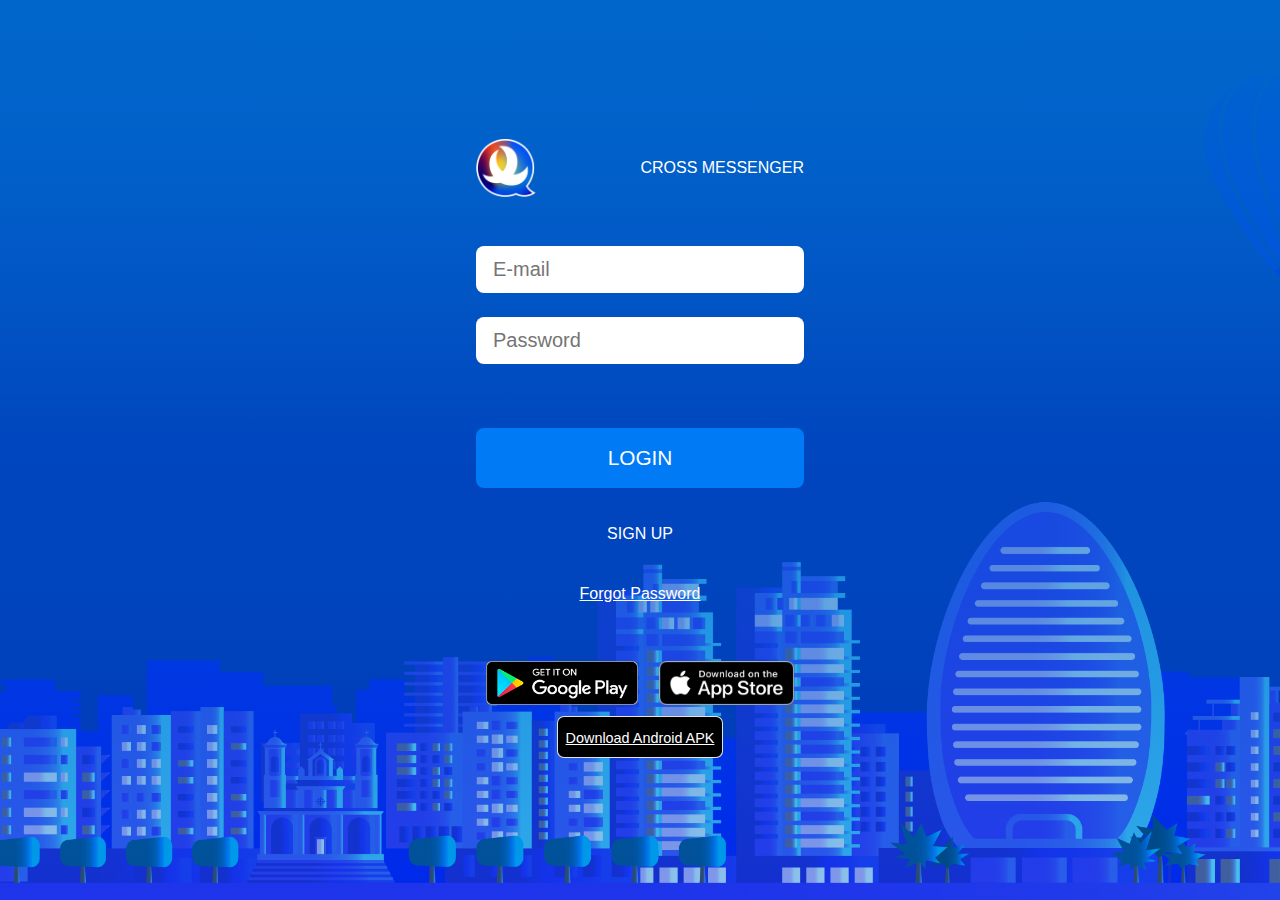
==== login.html @ 68d188b9 "update" ====
<!doctype html><html><head><base href="./"/><meta charset="UTF-8"/><meta name="robots" content="noindex"/><meta http-equiv="X-UA-Compatible" content="IE=edge"/><meta name="viewport" content="width=device-width,initial-scale=1"/><meta name="application-name" content="XM"><meta name="apple-mobile-web-app-title" content="XM"><title>Messenger</title><link rel="apple-touch-icon" sizes="57x57" href="assets/images/icon/icon-App-57.png"><link rel="apple-touch-icon" sizes="60x60" href="assets/images/icon/icon-App-60.png"><link rel="apple-touch-icon" sizes="72x72" href="assets/images/icon/icon-App-72.png"><link rel="apple-touch-icon" sizes="76x76" href="assets/images/icon/icon-App-76.png"><link rel="apple-touch-icon" sizes="114x114" href="assets/images/icon/icon-App-114.png"><link rel="apple-touch-icon" sizes="120x120" href="assets/images/icon/icon-App-120.png"><link rel="apple-touch-icon" sizes="144x144" href="assets/images/icon/icon-App-144.png"><link rel="apple-touch-icon" sizes="152x152" href="assets/images/icon/icon-App-152.png"><link rel="apple-touch-icon" sizes="180x180" href="assets/images/icon/icon-App-180.png"><link rel="manifest" href="manifest.json"><link id="favicon" rel="icon" type="image/x-icon" href="assets/images/favicon.ico"/><link rel="stylesheet" href="assets/css/login.css"></head><body style="background:linear-gradient(to bottom, #06c 0%, rgba(0, 102, 204, 0.6) 50%, rgba(0, 102, 204, 0.6) 65%, rgba(0, 102, 204, 0.4) 100%), url(assets/images/cosmos4-1.jpg) no-repeat center/cover;"><div class="wrap-login"><div class="login js-global js-login active"><div class="login__header"><img class="login__logo" src="assets/images/icon.png" alt="Cross messenger logo"><h1 class="login__title">Cross Messenger</h1></div><form name="loginForm" class="login__form js_login__form" method="post"><input required="Please enter a email" type="email" name="email" class="form-control" placeholder="E-mail"/> <input required="Please enter the password" type="password" name="password" class="form-control" placeholder="Password"/><div class="mess"></div><button type="submit" class="login__btn-submit js-btn-spin"><span class="--spin" style="display:none">◉</span> LOGIN</button></form><button class="xmbtn login__btn-signup js-btn-signup">Sign Up</button> <button class="xmbtn login__btn-forgot js-btn-forget">Forgot Password</button></div><div class="sign-up form-style js-global js-signup"><h2 class="popup__heading">Register New Account</h2><form name="resetForm" class="js_register__form" method="post"><div class="form__line"><label class="form__label">Name</label> <input class="form-control form-control2" required placeholder="Name" name="name"/></div><div class="form__line"><label class="form__label">E-Mail</label> <input class="form-control form-control2" required placeholder="E-Mail" name="email"/></div><div class="form__line"><label class="form__label">Password</label> <input class="form-control form-control2" required type="password" placeholder="Password" name="password"/></div><div class="form__line"><label class="form__label">Confirm Password</label> <input class="form-control form-control2" required type="password" placeholder="Confirm Password" name="password2"/></div><div class="form__line form__line_code" style="display:none;"><label class="form__label">Code</label> <input class="form-control form-control2" placeholder="Code" name="code"/></div><div class="mess"></div><div class="popup__bottom"><button class="btn btn--second js-btn-cancel" type="button">Cancel</button> <button class="btn btn--second ml-2 js-btn-spin" type="submit"><span class="--spin" style="display:none">◉</span> Create</button></div></form></div><div class="reset-password reset-password1 form-style js-global js-requestcode"><h2 class="popup__heading">Reset password</h2><form name="resetForm" class="js_forgot__form" method="post"><div class="form__line"><input class="form-control form-control2" required type="email" placeholder="E-Mail" name="email"/></div><div class="mess"></div><div class="popup__bottom"><button class="btn btn--second js-btn-cancel" type="button">Cancel</button> <button class="btn btn--second ml-2 js-btn-requestcode js-btn-spin" type="submit"><span class="--spin" style="display:none">◉</span> Request Code</button></div></form></div><div class="reset-password reset-password2 form-style js-global js-forget"><h2 class="popup__heading">Reset password</h2><form name="resetForm" class="js_forgot__form_code" method="post"><div class="form__line"><input class="form-control form-control2" required placeholder="E-Mail" name="email"/></div><div class="form__line"><input class="form-control form-control2" required placeholder="Code" name="code"/></div><div class="form__line"><input class="form-control form-control2" required type="password" placeholder="New Password" name="password"/></div><div class="form__line"><input class="form-control form-control2" required type="password" placeholder="Confirm New Password" name="confirmpassword"/></div><div class="mess"></div><div class="popup__bottom"><button class="btn btn--second js-btn-cancel" type="button">Cancel</button> <button class="btn btn--second ml-2 js-btn-send-code" type="button">Request Code</button> <button class="btn btn--second ml-2 js-btn-spin" type="submit"><span class="--spin" style="display:none">◉</span> Reset</button></div></form></div><div class="download-app"><a class="download-app__link" href="https://play.google.com/store/apps/details?id=net.iptp.chat&pcampaignid=pcampaignidMKT-Other-global-all-co-prtnr-py-PartBadge-Mar2515-1" target="_blank" rel="nofollow"><img class="download-app__img" src="assets/images/google-play-badge.png" alt="Download Cross messenger for Androi"> </a><a class="download-app__link" href="https://apps.apple.com/us/app/cross-messenger/id1498791933?ls=1" target="_blank" rel="nofollow"><img class="download-app__img" src="assets/images/appstore-badge2.png" alt="Download Cross messenger IOS"> </a><a class="download-app__link apk" href="https://fstor.iptp.net/files/xm_0.3.2.apk" target="_blank" rel="nofollow">Download Android APK</a></div></div><script>const forms = document.querySelectorAll('form');
        for (let i = 0; i < forms.length; i++) {
            forms[i].addEventListener("onsubmit", function(event){
                event.preventDefault();
            });
        }</script><script src="/source/755.bundle.js"></script><script src="/source/login.bundle.js"></script></body></html>
---- assets/css/login.css ----
@charset "UTF-8";.js-btn-spin .--spin{animation-name:spin1;animation-duration:1s;animation-iteration-count:infinite;display:inline-block;animation-direction:alternate}@keyframes spin1{0%{transform:scale(0)}to{transform:scale(1)}}.d-flex-column,body{display:flex;justify-content:center;align-items:center;flex-direction:column}.pos-center--top{position:absolute;top:50%;transform:translateY(-50%)}.btn{display:inline-block;vertical-align:middle;text-align:center;font-weight:400;-webkit-user-select:none;user-select:none;padding:0.45rem 1.5rem;background:transparent;border:1px solid transparent;border-radius:8px;text-transform:uppercase;font-size:0.875rem;line-height:1.5;min-height:35px;transition:color 0.15s ease-in-out,background-color 0.15s ease-in-out,border-color 0.15s ease-in-out,box-shadow 0.15s ease-in-out}.btn--circle{border-radius:30px}.btn--primary{background-color:transparent;color:#08c;border:1px solid #08c}.btn--primary:hover{color:#fff;background-color:#08c}.btn--second{background-color:#08c;color:#fff;border:1px solid #08c}.btn--second:hover{color:#fff;box-shadow:0 0 5px rgba(0,136,204,0.6)}.btn__send{position:absolute;right:50px;bottom:0;display:flex;justify-content:center;align-items:center;background:transparent;font-size:1.5em;z-index:1;border:none;color:#fff;width:60px;height:100%;background:#00CEFF;border-radius:12px 0;text-transform:uppercase;font-size:1.3rem}.btn__send:hover{background:#08c;transition:background-color 0.3s ease}.btn__attach{position:absolute;right:0px;bottom:0;height:100%;width:45px;font-size:1.5rem;border:none;color:#666;background:transparent;opacity:0.6}.btn__attach:hover{opacity:1}.btn__edit--close{position:absolute;top:-1px;transform:translateY(-50%);right:117px;border:0;border-radius:50%;background:#fff;display:flex;justify-content:center;align-items:center;height:30px;width:30px}.btn__emoji{position:absolute;top:50%;transform:translateY(-50%);left:8px;border:0;background:none;font-size:1.5rem}.btn__option{color:#fff;margin-right:16px}.lh-13{line-height:1.3}.lh-15{line-height:1.5}.ml-2{margin-left:0.75rem}.mt-2{margin-top:0.75rem}.mt-3{margin-top:1rem}.mb-2{margin-bottom:0.75rem}.ml-auto{margin-left:auto}.mr-auto{margin-right:auto}.mt-1{margin-top:1rem}.mb-1{margin-bottom:1rem}.mx-auto{margin-left:auto;margin-right:auto}.ml-1{margin-left:0.5rem}.mr-1{margin-right:0.5rem}.mt-1{margin-top:0.5rem}.mb-1{margin-bottom:0.5rem}.ml-2{margin-left:1rem}.mr-2{margin-right:1rem}.mt-2{margin-top:1rem}.mb-2{margin-bottom:1rem}.ml-3{margin-left:1.5rem}.mr-3{margin-right:1.5rem}.mt-3{margin-top:1.5rem}.mb-3{margin-bottom:1.5rem}.ml-4{margin-left:2rem}.mr-4{margin-right:2rem}.mt-4{margin-top:2rem}.mb-4{margin-bottom:2rem}.ml-5{margin-left:2.5rem}.mr-5{margin-right:2.5rem}.mt-5{margin-top:2.5rem}.mb-5{margin-bottom:2.5rem}.hidden{display:none}.d-flex{display:flex}.d-none{display:none!important}audio{max-width:100%}.highlight{color:#08c}.xm-2x{font-size:1.5rem}.img-zoom:hover{cursor:pointer}img,video{max-width:100%;vertical-align:middle}video{width:100%}.p-r{position:relative}.p-cur{cursor:pointer}.p-1-line{overflow:hidden;text-overflow:ellipsis;display:-webkit-box;-webkit-line-clamp:1;-webkit-box-orient:vertical}.p-2-line{overflow:hidden;text-overflow:ellipsis;display:-webkit-box;-webkit-line-clamp:2;-webkit-box-orient:vertical}.p-3-line{overflow:hidden;text-overflow:ellipsis;display:-webkit-box;-webkit-line-clamp:3;-webkit-box-orient:vertical}.p-4-line{overflow:hidden;text-overflow:ellipsis;display:-webkit-box;-webkit-line-clamp:4;-webkit-box-orient:vertical}.p-5-line{overflow:hidden;text-overflow:ellipsis;display:-webkit-box;-webkit-line-clamp:5;-webkit-box-orient:vertical}.p-6-line{overflow:hidden;text-overflow:ellipsis;display:-webkit-box;-webkit-line-clamp:6;-webkit-box-orient:vertical}.p-7-line{overflow:hidden;text-overflow:ellipsis;display:-webkit-box;-webkit-line-clamp:7;-webkit-box-orient:vertical}.p-8-line{overflow:hidden;text-overflow:ellipsis;display:-webkit-box;-webkit-line-clamp:8;-webkit-box-orient:vertical}.p-9-line{overflow:hidden;text-overflow:ellipsis;display:-webkit-box;-webkit-line-clamp:9;-webkit-box-orient:vertical}.p-10-line{overflow:hidden;text-overflow:ellipsis;display:-webkit-box;-webkit-line-clamp:10;-webkit-box-orient:vertical}input[type=search]::-webkit-search-cancel-button,input[type=search]::-webkit-search-decoration,input[type=search]::-webkit-search-results-button,input[type=search]::-webkit-search-results-decoration{-webkit-appearance:none}.no-border{border:1px solid transparent!important}body,html{height:100%;overflow-y:auto;overflow-x:hidden}body{margin:0;padding:0;overflow-x:hidden;overflow-y:auto;background:linear-gradient(to bottom,#06c 0%,rgba(0,102,204,0.6) 50%,rgba(0,102,204,0.6) 65%,rgba(0,102,204,0.4) 100%),url(../images/cosmos4-1.jpg) no-repeat center/cover;height:100vh;font-family:"Roboto Condensed",Roboto,Helvetica,Noto SJK,"Microsoft YaHei New","Microsoft Yahei","微软雅黑",宋体,SimSun,STXihei,"华文细黑",Arial,sans-serif;font-size:1rem}@media (max-width:991px){body{background:linear-gradient(to bottom,#06c 0%,rgba(0,102,204,0.6) 50%,rgba(0,102,204,0.6) 65%,rgba(0,102,204,0.4) 100%),url(../images/cosmos4-1.jpg) no-repeat left -299px bottom/auto 100%;align-items:center}}*{box-sizing:border-box}img{max-width:100%}.wrap-login{overflow-y:auto}.login{display:flex;align-items:center;flex-direction:column;width:100%;max-width:360px;padding-left:15px;padding-right:15px;margin-left:auto;margin-right:auto;color:#fff;margin-top:auto;padding:1rem}.login__header{display:flex;justify-content:space-between;align-items:center;width:100%;margin-top:auto}.login__logo{width:60px}.login__title{text-transform:uppercase;font-size:1em;font-weight:normal}.login__form{display:flex;justify-content:space-between;align-items:center;flex-direction:column;width:100%;margin-top:3em;color:#555}.login__btn-submit{border-radius:8px;font-size:1.3rem;font-weight:400;padding:18px 10px;background:#007af5;white-space:nowrap;border:none;color:#fff;width:100%;min-height:60px}.login__btn-submit:hover{box-shadow:0 0 10px;cursor:pointer}.login__btn-signup{border-radius:8px;font-size:1rem;font-weight:400;padding:5px 10px;background:transparent;white-space:nowrap;text-transform:uppercase;border:none;color:#fff;display:inline-block;margin-top:2em}.login__btn-signup:hover{text-decoration:underline;text-shadow:0 0 10px;cursor:pointer}.login__btn-forgot{border:none;background:transparent;padding:5px;display:inline-block;margin-top:2em;color:#fff;border-radius:8px;font-size:1rem;text-decoration:underline;margin-bottom:auto}.login__btn-forgot:hover{text-shadow:0 0 10px;cursor:pointer}.login input:required:invalid{color:#f60}.mess{min-height:3rem;color:#fff;margin-top:1rem}.form-style{display:block;background:rgba(0,0,0,0.3);padding:1rem;overflow-y:auto;border-radius:8px;margin-top:2rem;width:100%;max-width:360px;margin-top:auto;margin-left:auto;margin-right:auto}.reset-password2{max-width:430px}.popup__heading{margin-bottom:2rem;margin-top:0;color:#fff}.popup__bottom{display:flex;align-items:center;justify-content:flex-end}.popup__bottom .btn{flex:auto}.form__line+.form__line{margin-top:1.5rem}.form__label{width:6rem;display:none;margin-bottom:0.75rem}.form__input{border:none;padding:0.5rem 0.75rem;border-radius:8px;flex:auto}.form-control{width:100%;padding:12px 17px;outline:none;border:none;border-radius:8px;background:#fff;font-size:1.25rem;color:#555}.form-control ::-webkit-input-placeholder{font-size:1em;color:#555}.form-control :-moz-placeholder{font-size:1em;color:#555}.form-control ::-moz-placeholder{font-size:1em;color:#555}.form-control :-ms-input-placeholder{font-size:1em;color:#555}.form-control+.form-control{margin-top:1.5rem}.form-control2{padding:0.5rem 0.75rem;margin-bottom:0rem;background:rgba(255,255,255,0.9)}.reset-password,.sign-up{display:none}.download-app{display:flex;justify-content:center;align-items:center;flex-wrap:wrap;margin-top:1rem;margin-bottom:auto;max-width:360px;padding:1rem}.download-app__link{display:inline-block;margin:5px 8px;overflow:hidden;position:relative;flex:auto;transition:100ms all linear;transition-delay:200ms;text-align:center}.download-app .apk{background:#000;padding:0rem 0.5rem;flex:none;border:1px solid rgba(255,255,255,0.9);border-radius:7px;text-decoration:none;height:42px;line-height:42px;color:#fff;font-size:0.9rem;text-decoration:underline}.download-app__img{height:45px;object-fit:contain}.js-global{display:none}.js-global.active{display:block}.js-global.login.active{display:flex}.msg--status{height:0;overflow:hidden;transition:height 200ms linear}.msg--status.active{margin-top:1rem;color:#08c;height:35px}
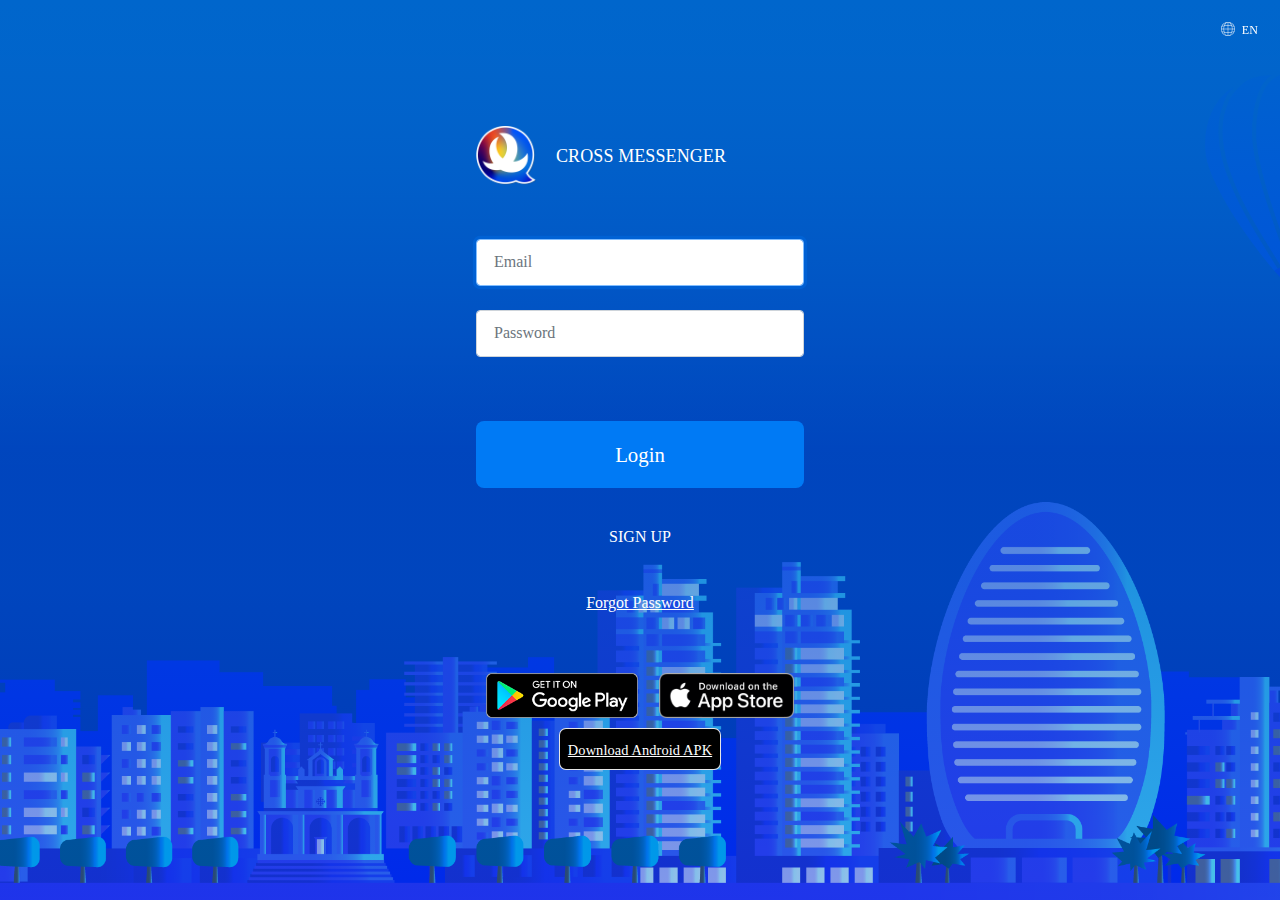
==== commit 6091acbb: "update" ====
--- a/login.html
+++ b/login.html
@@ -1,6 +1,6 @@
-<!doctype html><html><head><base href="./"/><meta charset="UTF-8"/><meta name="robots" content="noindex"/><meta http-equiv="X-UA-Compatible" content="IE=edge"/><meta name="viewport" content="width=device-width,initial-scale=1"/><meta name="application-name" content="XM"><meta name="apple-mobile-web-app-title" content="XM"><title>Messenger</title><link rel="apple-touch-icon" sizes="57x57" href="assets/images/icon/icon-App-57.png"><link rel="apple-touch-icon" sizes="60x60" href="assets/images/icon/icon-App-60.png"><link rel="apple-touch-icon" sizes="72x72" href="assets/images/icon/icon-App-72.png"><link rel="apple-touch-icon" sizes="76x76" href="assets/images/icon/icon-App-76.png"><link rel="apple-touch-icon" sizes="114x114" href="assets/images/icon/icon-App-114.png"><link rel="apple-touch-icon" sizes="120x120" href="assets/images/icon/icon-App-120.png"><link rel="apple-touch-icon" sizes="144x144" href="assets/images/icon/icon-App-144.png"><link rel="apple-touch-icon" sizes="152x152" href="assets/images/icon/icon-App-152.png"><link rel="apple-touch-icon" sizes="180x180" href="assets/images/icon/icon-App-180.png"><link rel="manifest" href="manifest.json"><link id="favicon" rel="icon" type="image/x-icon" href="assets/images/favicon.ico"/><link rel="stylesheet" href="assets/css/login.css"></head><body style="background:linear-gradient(to bottom, #06c 0%, rgba(0, 102, 204, 0.6) 50%, rgba(0, 102, 204, 0.6) 65%, rgba(0, 102, 204, 0.4) 100%), url(assets/images/cosmos4-1.jpg) no-repeat center/cover;"><div class="wrap-login"><div class="login js-global js-login active"><div class="login__header"><img class="login__logo" src="assets/images/icon.png" alt="Cross messenger logo"><h1 class="login__title">Cross Messenger</h1></div><form name="loginForm" class="login__form js_login__form" method="post"><input required="Please enter a email" type="email" name="email" class="form-control" placeholder="E-mail"/> <input required="Please enter the password" type="password" name="password" class="form-control" placeholder="Password"/><div class="mess"></div><button type="submit" class="login__btn-submit js-btn-spin"><span class="--spin" style="display:none">◉</span> LOGIN</button></form><button class="xmbtn login__btn-signup js-btn-signup">Sign Up</button> <button class="xmbtn login__btn-forgot js-btn-forget">Forgot Password</button></div><div class="sign-up form-style js-global js-signup"><h2 class="popup__heading">Register New Account</h2><form name="resetForm" class="js_register__form" method="post"><div class="form__line"><label class="form__label">Name</label> <input class="form-control form-control2" required placeholder="Name" name="name"/></div><div class="form__line"><label class="form__label">E-Mail</label> <input class="form-control form-control2" required placeholder="E-Mail" name="email"/></div><div class="form__line"><label class="form__label">Password</label> <input class="form-control form-control2" required type="password" placeholder="Password" name="password"/></div><div class="form__line"><label class="form__label">Confirm Password</label> <input class="form-control form-control2" required type="password" placeholder="Confirm Password" name="password2"/></div><div class="form__line form__line_code" style="display:none;"><label class="form__label">Code</label> <input class="form-control form-control2" placeholder="Code" name="code"/></div><div class="mess"></div><div class="popup__bottom"><button class="btn btn--second js-btn-cancel" type="button">Cancel</button> <button class="btn btn--second ml-2 js-btn-spin" type="submit"><span class="--spin" style="display:none">◉</span> Create</button></div></form></div><div class="reset-password reset-password1 form-style js-global js-requestcode"><h2 class="popup__heading">Reset password</h2><form name="resetForm" class="js_forgot__form" method="post"><div class="form__line"><input class="form-control form-control2" required type="email" placeholder="E-Mail" name="email"/></div><div class="mess"></div><div class="popup__bottom"><button class="btn btn--second js-btn-cancel" type="button">Cancel</button> <button class="btn btn--second ml-2 js-btn-requestcode js-btn-spin" type="submit"><span class="--spin" style="display:none">◉</span> Request Code</button></div></form></div><div class="reset-password reset-password2 form-style js-global js-forget"><h2 class="popup__heading">Reset password</h2><form name="resetForm" class="js_forgot__form_code" method="post"><div class="form__line"><input class="form-control form-control2" required placeholder="E-Mail" name="email"/></div><div class="form__line"><input class="form-control form-control2" required placeholder="Code" name="code"/></div><div class="form__line"><input class="form-control form-control2" required type="password" placeholder="New Password" name="password"/></div><div class="form__line"><input class="form-control form-control2" required type="password" placeholder="Confirm New Password" name="confirmpassword"/></div><div class="mess"></div><div class="popup__bottom"><button class="btn btn--second js-btn-cancel" type="button">Cancel</button> <button class="btn btn--second ml-2 js-btn-send-code" type="button">Request Code</button> <button class="btn btn--second ml-2 js-btn-spin" type="submit"><span class="--spin" style="display:none">◉</span> Reset</button></div></form></div><div class="download-app"><a class="download-app__link" href="https://play.google.com/store/apps/details?id=net.iptp.chat&pcampaignid=pcampaignidMKT-Other-global-all-co-prtnr-py-PartBadge-Mar2515-1" target="_blank" rel="nofollow"><img class="download-app__img" src="assets/images/google-play-badge.png" alt="Download Cross messenger for Androi"> </a><a class="download-app__link" href="https://apps.apple.com/us/app/cross-messenger/id1498791933?ls=1" target="_blank" rel="nofollow"><img class="download-app__img" src="assets/images/appstore-badge2.png" alt="Download Cross messenger IOS"> </a><a class="download-app__link apk" href="https://fstor.iptp.net/files/xm_0.3.2.apk" target="_blank" rel="nofollow">Download Android APK</a></div></div><script>const forms = document.querySelectorAll('form');
+<!doctype html><html><head><base href="./"/><meta charset="UTF-8"/><meta name="robots" content="noindex"/><meta http-equiv="X-UA-Compatible" content="IE=edge"/><meta name="viewport" content="width=device-width,initial-scale=1"/><meta name="application-name" content="XM"><meta name="apple-mobile-web-app-title" content="XM"><title>Messenger</title><link rel="apple-touch-icon" sizes="57x57" href="assets/images/icon/icon-App-57.png"><link rel="apple-touch-icon" sizes="60x60" href="assets/images/icon/icon-App-60.png"><link rel="apple-touch-icon" sizes="72x72" href="assets/images/icon/icon-App-72.png"><link rel="apple-touch-icon" sizes="76x76" href="assets/images/icon/icon-App-76.png"><link rel="apple-touch-icon" sizes="114x114" href="assets/images/icon/icon-App-114.png"><link rel="apple-touch-icon" sizes="120x120" href="assets/images/icon/icon-App-120.png"><link rel="apple-touch-icon" sizes="144x144" href="assets/images/icon/icon-App-144.png"><link rel="apple-touch-icon" sizes="152x152" href="assets/images/icon/icon-App-152.png"><link rel="apple-touch-icon" sizes="180x180" href="assets/images/icon/icon-App-180.png"><link rel="manifest" href="manifest.json"><link id="favicon" rel="icon" type="image/x-icon" href="assets/images/favicon.ico"/><link rel="stylesheet" href="assets/css/login.css"><link href="/source/styles.css" rel="stylesheet"></head><body style="background:linear-gradient(to bottom, #06c 0%, rgba(0, 102, 204, 0.6) 50%, rgba(0, 102, 204, 0.6) 65%, rgba(0, 102, 204, 0.4) 100%), url(assets/images/cosmos4-1.jpg) no-repeat center/cover;"><div class="wrap-login"><div class="login js-global js-login active"><div class="login__header"><img class="login__logo" src="assets/images/icon.png" alt="Cross messenger logo"><h1 class="login__title" data-language="CROSS_MESSENGER"></h1><div class="language-select" id="change-lang-btn"><svg height="14px" viewBox="0 0 480 480" width="14px" xmlns="http://www.w3.org/2000/svg"><path d="m240 0c-132.546875 0-240 107.453125-240 240s107.453125 240 240 240 240-107.453125 240-240c-.148438-132.484375-107.515625-239.851562-240-240zm207.566406 324.078125-68.253906 11.777344c7.8125-28.652344 12.03125-58.164063 12.558594-87.855469h71.929687c-.902343 26.117188-6.398437 51.871094-16.234375 76.078125zm-431.367187-76.078125h71.929687c.527344 29.691406 4.746094 59.203125 12.558594 87.855469l-68.253906-11.777344c-9.835938-24.207031-15.332032-49.960937-16.234375-76.078125zm16.234375-92.078125 68.253906-11.777344c-7.8125 28.652344-12.03125 58.164063-12.558594 87.855469h-71.929687c.902343-26.117188 6.398437-51.871094 16.234375-76.078125zm215.566406-27.472656c28.746094.367187 57.421875 2.984375 85.761719 7.832031l28.238281 4.871094c8.675781 29.523437 13.34375 60.078125 13.878906 90.847656h-127.878906zm88.488281-7.9375c-29.238281-4.996094-58.828125-7.695313-88.488281-8.0625v-96c45.863281 4.40625 85.703125 46.398437 108.28125 107.511719zm-104.488281-8.0625c-29.660156.367187-59.242188 3.066406-88.480469 8.0625l-19.800781 3.425781c22.578125-61.128906 62.417969-103.136719 108.28125-107.523438zm-85.753906 23.832031c28.335937-4.847656 57.007812-7.464844 85.753906-7.832031v103.550781h-127.878906c.535156-30.769531 5.203125-61.324219 13.878906-90.847656zm-42.125 111.71875h127.878906v103.550781c-28.746094-.367187-57.421875-2.984375-85.761719-7.832031l-28.238281-4.871094c-8.675781-29.523437-13.34375-60.078125-13.878906-90.847656zm39.390625 111.488281c29.238281 5.003907 58.824219 7.714844 88.488281 8.105469v96c-45.863281-4.410156-85.703125-46.402344-108.28125-107.515625zm104.488281 8.105469c29.660156-.390625 59.242188-3.101562 88.480469-8.105469l19.800781-3.425781c-22.578125 61.128906-62.417969 103.136719-108.28125 107.523438zm85.753906-23.875c-28.335937 4.847656-57.007812 7.464844-85.753906 7.832031v-103.550781h127.878906c-.535156 30.769531-5.203125 61.324219-13.878906 90.847656zm58.117188-111.71875c-.527344-29.691406-4.746094-59.203125-12.558594-87.855469l68.253906 11.777344c9.835938 24.207031 15.332032 49.960937 16.234375 76.078125zm47.601562-93.710938-65.425781-11.289062c-11.761719-38.371094-33.765625-72.808594-63.648437-99.601562 55.878906 18.648437 102.21875 58.457031 129.074218 110.890624zm-269.871094-110.890624c-29.882812 26.792968-51.886718 61.230468-63.648437 99.601562l-65.425781 11.289062c26.855468-52.433593 73.195312-92.242187 129.074218-110.890624zm-129.074218 314.3125 65.425781 11.289062c11.761719 38.371094 33.765625 72.808594 63.648437 99.601562-55.878906-18.648437-102.21875-58.457031-129.074218-110.890624zm269.871094 110.890624c29.882812-26.792968 51.886718-61.230468 63.648437-99.601562l65.425781-11.289062c-26.855468 52.433593-73.195312 92.242187-129.074218 110.890624zm0 0"/></svg> <span></span></div></div><form name="loginForm" class="login__form js_login__form" method="post"><input data-lang-type="placeholder" data-language="EMAIL" required="Please enter a email" type="email" name="email" class="form-control"/> <input data-lang-type="placeholder" data-language="PASSWORD" required="Please enter the password" type="password" name="password" class="form-control"/><div class="mess"></div><button type="submit" class="login__btn-submit js-btn-spin"><span class="--spin" style="display:none">◉</span><lang data-language="LOGIN"></lang></button></form><button data-language="SIGN_UP" class="xmbtn login__btn-signup js-btn-signup"></button> <button data-language="FORGOT_PASSWORD" class="xmbtn login__btn-forgot js-btn-forget"></button></div><div class="sign-up form-style js-global js-signup"><h2 data-language="REGISTER_NEW_ACCOUNT" class="popup__heading"></h2><form name="resetForm" class="js_register__form" method="post"><div class="form__line"><input data-lang-type="placeholder" data-language="NAME" class="form-control form-control2" required name="name"/></div><div class="form__line"><input data-lang-type="placeholder" data-language="EMAIL" class="form-control form-control2" required name="email"/></div><div class="form__line"><input data-lang-type="placeholder" data-language="PASSWORD" class="form-control form-control2" required type="password" placeholder="Password" name="password"/></div><div class="form__line"><input data-lang-type="placeholder" data-language="CONFIRM_PASSWORD" class="form-control form-control2" required type="password" name="password2"/></div><div class="form__line form__line_code" style="display:none;"><input data-lang-type="placeholder" data-language="CODE" class="form-control form-control2" name="code"/></div><div class="mess"></div><div class="popup__bottom"><button data-language="CANCEL" class="btn btn--second js-btn-cancel" type="button"></button> <button class="btn btn--second ml-2 js-btn-spin" type="submit"><span class="--spin" style="display:none">◉</span><lang data-language="CREATE"></lang></button></div></form></div><div class="reset-password reset-password1 form-style js-global js-requestcode"><h2 data-language="RESET_PASSWORD" class="popup__heading"></h2><form name="resetForm" class="js_forgot__form" method="post"><div class="form__line"><input data-lang-type="placeholder" data-language="EMAIL" class="form-control form-control2" required type="email" name="email"/></div><div class="mess"></div><div class="popup__bottom"><button data-language="CANCEL" class="btn btn--second js-btn-cancel" type="button"></button> <button class="btn btn--second ml-2 js-btn-requestcode js-btn-spin" type="submit"><span class="--spin" style="display:none">◉</span><lang data-language="REQUEST_CODE"></lang></button></div></form></div><div class="reset-password reset-password2 form-style js-global js-forget"><h2 data-language="RESET_PASSWORD" class="popup__heading"></h2><form name="resetForm" class="js_forgot__form_code" method="post"><div class="form__line"><input data-lang-type="placeholder" data-language="EMAIL" class="form-control form-control2" required name="email"/></div><div class="form__line"><input data-lang-type="placeholder" data-language="CODE" class="form-control form-control2" required name="code"/></div><div class="form__line"><input data-lang-type="placeholder" data-language="NEW_PASSWORD" class="form-control form-control2" required type="password" name="password"/></div><div class="form__line"><input data-lang-type="placeholder" data-language="CONFIRM_NEW_PASSWORD" class="form-control form-control2" required type="password" name="confirmpassword"/></div><div class="mess"></div><div class="popup__bottom"><button data-language="CANCEL" class="btn btn--second js-btn-cancel" type="button"></button> <button data-language="REQUEST_CODE" class="btn btn--second ml-2 js-btn-send-code" type="button"></button> <button class="btn btn--second ml-2 js-btn-spin" type="submit"><span class="--spin" style="display:none">◉</span><lang data-language="RESET"></lang></button></div></form></div><div class="download-app"><a class="download-app__link" href="https://play.google.com/store/apps/details?id=net.iptp.chat&pcampaignid=pcampaignidMKT-Other-global-all-co-prtnr-py-PartBadge-Mar2515-1" target="_blank" rel="nofollow"><img class="download-app__img" src="assets/images/google-play-badge.png" alt="Download Cross Messenger for Android"> </a><a class="download-app__link" href="https://apps.apple.com/us/app/cross-messenger/id1498791933?ls=1" target="_blank" rel="nofollow"><img class="download-app__img" src="assets/images/appstore-badge2.png" alt="Download Cross Messenger for iOS"> </a><a class="download-app__link apk" href="https://fstor.iptp.net/files/xm.apk" target="_blank" rel="nofollow">Download Android APK</a></div></div><script>const forms = document.querySelectorAll('form');
         for (let i = 0; i < forms.length; i++) {
             forms[i].addEventListener("onsubmit", function(event){
                 event.preventDefault();
             });
-        }</script><script src="/source/755.bundle.js"></script><script src="/source/login.bundle.js"></script></body></html>+        }</script><script src="/source/styles.bundle.js"></script><script src="/source/848.bundle.js"></script><script src="/source/261.bundle.js"></script><script src="/source/login.bundle.js"></script></body></html>--- a/assets/css/login.css
+++ b/assets/css/login.css
@@ -1 +1,6 @@
-@charset "UTF-8";.js-btn-spin .--spin{animation-name:spin1;animation-duration:1s;animation-iteration-count:infinite;display:inline-block;animation-direction:alternate}@keyframes spin1{0%{transform:scale(0)}to{transform:scale(1)}}.d-flex-column,body{display:flex;justify-content:center;align-items:center;flex-direction:column}.pos-center--top{position:absolute;top:50%;transform:translateY(-50%)}.btn{display:inline-block;vertical-align:middle;text-align:center;font-weight:400;-webkit-user-select:none;user-select:none;padding:0.45rem 1.5rem;background:transparent;border:1px solid transparent;border-radius:8px;text-transform:uppercase;font-size:0.875rem;line-height:1.5;min-height:35px;transition:color 0.15s ease-in-out,background-color 0.15s ease-in-out,border-color 0.15s ease-in-out,box-shadow 0.15s ease-in-out}.btn--circle{border-radius:30px}.btn--primary{background-color:transparent;color:#08c;border:1px solid #08c}.btn--primary:hover{color:#fff;background-color:#08c}.btn--second{background-color:#08c;color:#fff;border:1px solid #08c}.btn--second:hover{color:#fff;box-shadow:0 0 5px rgba(0,136,204,0.6)}.btn__send{position:absolute;right:50px;bottom:0;display:flex;justify-content:center;align-items:center;background:transparent;font-size:1.5em;z-index:1;border:none;color:#fff;width:60px;height:100%;background:#00CEFF;border-radius:12px 0;text-transform:uppercase;font-size:1.3rem}.btn__send:hover{background:#08c;transition:background-color 0.3s ease}.btn__attach{position:absolute;right:0px;bottom:0;height:100%;width:45px;font-size:1.5rem;border:none;color:#666;background:transparent;opacity:0.6}.btn__attach:hover{opacity:1}.btn__edit--close{position:absolute;top:-1px;transform:translateY(-50%);right:117px;border:0;border-radius:50%;background:#fff;display:flex;justify-content:center;align-items:center;height:30px;width:30px}.btn__emoji{position:absolute;top:50%;transform:translateY(-50%);left:8px;border:0;background:none;font-size:1.5rem}.btn__option{color:#fff;margin-right:16px}.lh-13{line-height:1.3}.lh-15{line-height:1.5}.ml-2{margin-left:0.75rem}.mt-2{margin-top:0.75rem}.mt-3{margin-top:1rem}.mb-2{margin-bottom:0.75rem}.ml-auto{margin-left:auto}.mr-auto{margin-right:auto}.mt-1{margin-top:1rem}.mb-1{margin-bottom:1rem}.mx-auto{margin-left:auto;margin-right:auto}.ml-1{margin-left:0.5rem}.mr-1{margin-right:0.5rem}.mt-1{margin-top:0.5rem}.mb-1{margin-bottom:0.5rem}.ml-2{margin-left:1rem}.mr-2{margin-right:1rem}.mt-2{margin-top:1rem}.mb-2{margin-bottom:1rem}.ml-3{margin-left:1.5rem}.mr-3{margin-right:1.5rem}.mt-3{margin-top:1.5rem}.mb-3{margin-bottom:1.5rem}.ml-4{margin-left:2rem}.mr-4{margin-right:2rem}.mt-4{margin-top:2rem}.mb-4{margin-bottom:2rem}.ml-5{margin-left:2.5rem}.mr-5{margin-right:2.5rem}.mt-5{margin-top:2.5rem}.mb-5{margin-bottom:2.5rem}.hidden{display:none}.d-flex{display:flex}.d-none{display:none!important}audio{max-width:100%}.highlight{color:#08c}.xm-2x{font-size:1.5rem}.img-zoom:hover{cursor:pointer}img,video{max-width:100%;vertical-align:middle}video{width:100%}.p-r{position:relative}.p-cur{cursor:pointer}.p-1-line{overflow:hidden;text-overflow:ellipsis;display:-webkit-box;-webkit-line-clamp:1;-webkit-box-orient:vertical}.p-2-line{overflow:hidden;text-overflow:ellipsis;display:-webkit-box;-webkit-line-clamp:2;-webkit-box-orient:vertical}.p-3-line{overflow:hidden;text-overflow:ellipsis;display:-webkit-box;-webkit-line-clamp:3;-webkit-box-orient:vertical}.p-4-line{overflow:hidden;text-overflow:ellipsis;display:-webkit-box;-webkit-line-clamp:4;-webkit-box-orient:vertical}.p-5-line{overflow:hidden;text-overflow:ellipsis;display:-webkit-box;-webkit-line-clamp:5;-webkit-box-orient:vertical}.p-6-line{overflow:hidden;text-overflow:ellipsis;display:-webkit-box;-webkit-line-clamp:6;-webkit-box-orient:vertical}.p-7-line{overflow:hidden;text-overflow:ellipsis;display:-webkit-box;-webkit-line-clamp:7;-webkit-box-orient:vertical}.p-8-line{overflow:hidden;text-overflow:ellipsis;display:-webkit-box;-webkit-line-clamp:8;-webkit-box-orient:vertical}.p-9-line{overflow:hidden;text-overflow:ellipsis;display:-webkit-box;-webkit-line-clamp:9;-webkit-box-orient:vertical}.p-10-line{overflow:hidden;text-overflow:ellipsis;display:-webkit-box;-webkit-line-clamp:10;-webkit-box-orient:vertical}input[type=search]::-webkit-search-cancel-button,input[type=search]::-webkit-search-decoration,input[type=search]::-webkit-search-results-button,input[type=search]::-webkit-search-results-decoration{-webkit-appearance:none}.no-border{border:1px solid transparent!important}body,html{height:100%;overflow-y:auto;overflow-x:hidden}body{margin:0;padding:0;overflow-x:hidden;overflow-y:auto;background:linear-gradient(to bottom,#06c 0%,rgba(0,102,204,0.6) 50%,rgba(0,102,204,0.6) 65%,rgba(0,102,204,0.4) 100%),url(../images/cosmos4-1.jpg) no-repeat center/cover;height:100vh;font-family:"Roboto Condensed",Roboto,Helvetica,Noto SJK,"Microsoft YaHei New","Microsoft Yahei","微软雅黑",宋体,SimSun,STXihei,"华文细黑",Arial,sans-serif;font-size:1rem}@media (max-width:991px){body{background:linear-gradient(to bottom,#06c 0%,rgba(0,102,204,0.6) 50%,rgba(0,102,204,0.6) 65%,rgba(0,102,204,0.4) 100%),url(../images/cosmos4-1.jpg) no-repeat left -299px bottom/auto 100%;align-items:center}}*{box-sizing:border-box}img{max-width:100%}.wrap-login{overflow-y:auto}.login{display:flex;align-items:center;flex-direction:column;width:100%;max-width:360px;padding-left:15px;padding-right:15px;margin-left:auto;margin-right:auto;color:#fff;margin-top:auto;padding:1rem}.login__header{display:flex;justify-content:space-between;align-items:center;width:100%;margin-top:auto}.login__logo{width:60px}.login__title{text-transform:uppercase;font-size:1em;font-weight:normal}.login__form{display:flex;justify-content:space-between;align-items:center;flex-direction:column;width:100%;margin-top:3em;color:#555}.login__btn-submit{border-radius:8px;font-size:1.3rem;font-weight:400;padding:18px 10px;background:#007af5;white-space:nowrap;border:none;color:#fff;width:100%;min-height:60px}.login__btn-submit:hover{box-shadow:0 0 10px;cursor:pointer}.login__btn-signup{border-radius:8px;font-size:1rem;font-weight:400;padding:5px 10px;background:transparent;white-space:nowrap;text-transform:uppercase;border:none;color:#fff;display:inline-block;margin-top:2em}.login__btn-signup:hover{text-decoration:underline;text-shadow:0 0 10px;cursor:pointer}.login__btn-forgot{border:none;background:transparent;padding:5px;display:inline-block;margin-top:2em;color:#fff;border-radius:8px;font-size:1rem;text-decoration:underline;margin-bottom:auto}.login__btn-forgot:hover{text-shadow:0 0 10px;cursor:pointer}.login input:required:invalid{color:#f60}.mess{min-height:3rem;color:#fff;margin-top:1rem}.form-style{display:block;background:rgba(0,0,0,0.3);padding:1rem;overflow-y:auto;border-radius:8px;margin-top:2rem;width:100%;max-width:360px;margin-top:auto;margin-left:auto;margin-right:auto}.reset-password2{max-width:430px}.popup__heading{margin-bottom:2rem;margin-top:0;color:#fff}.popup__bottom{display:flex;align-items:center;justify-content:flex-end}.popup__bottom .btn{flex:auto}.form__line+.form__line{margin-top:1.5rem}.form__label{width:6rem;display:none;margin-bottom:0.75rem}.form__input{border:none;padding:0.5rem 0.75rem;border-radius:8px;flex:auto}.form-control{width:100%;padding:12px 17px;outline:none;border:none;border-radius:8px;background:#fff;font-size:1.25rem;color:#555}.form-control ::-webkit-input-placeholder{font-size:1em;color:#555}.form-control :-moz-placeholder{font-size:1em;color:#555}.form-control ::-moz-placeholder{font-size:1em;color:#555}.form-control :-ms-input-placeholder{font-size:1em;color:#555}.form-control+.form-control{margin-top:1.5rem}.form-control2{padding:0.5rem 0.75rem;margin-bottom:0rem;background:rgba(255,255,255,0.9)}.reset-password,.sign-up{display:none}.download-app{display:flex;justify-content:center;align-items:center;flex-wrap:wrap;margin-top:1rem;margin-bottom:auto;max-width:360px;padding:1rem}.download-app__link{display:inline-block;margin:5px 8px;overflow:hidden;position:relative;flex:auto;transition:100ms all linear;transition-delay:200ms;text-align:center}.download-app .apk{background:#000;padding:0rem 0.5rem;flex:none;border:1px solid rgba(255,255,255,0.9);border-radius:7px;text-decoration:none;height:42px;line-height:42px;color:#fff;font-size:0.9rem;text-decoration:underline}.download-app__img{height:45px;object-fit:contain}.js-global{display:none}.js-global.active{display:block}.js-global.login.active{display:flex}.msg--status{height:0;overflow:hidden;transition:height 200ms linear}.msg--status.active{margin-top:1rem;color:#08c;height:35px}+@charset "UTF-8";.js-btn-spin .--spin{animation-name:spin1;animation-duration:1s;animation-iteration-count:infinite;display:inline-block;animation-direction:alternate}@keyframes spin1{0%{transform:scale(0)}to{transform:scale(1)}}/*!
+ * Bootstrap v4.5.3 (https://getbootstrap.com/)
+ * Copyright 2011-2020 The Bootstrap Authors
+ * Copyright 2011-2020 Twitter, Inc.
+ * Licensed under MIT (https://github.com/twbs/bootstrap/blob/main/LICENSE)
+ */:root{--blue:#007bff;--indigo:#6610f2;--purple:#6f42c1;--pink:#e83e8c;--red:#dc3545;--orange:#fd7e14;--yellow:#ffc107;--green:#28a745;--teal:#20c997;--cyan:#17a2b8;--white:#fff;--gray:#6c757d;--gray-dark:#343a40;--primary:#007bff;--secondary:#6c757d;--success:#28a745;--info:#17a2b8;--warning:#ffc107;--danger:#dc3545;--light:#f8f9fa;--dark:#343a40;--breakpoint-xs:0;--breakpoint-sm:576px;--breakpoint-md:768px;--breakpoint-lg:992px;--breakpoint-xl:1200px;--font-family-sans-serif:-apple-system,BlinkMacSystemFont,"Segoe UI",Roboto,"Helvetica Neue",Arial,"Noto Sans",sans-serif,"Apple Color Emoji","Segoe UI Emoji","Segoe UI Symbol","Noto Color Emoji";--font-family-monospace:SFMono-Regular,Menlo,Monaco,Consolas,"Liberation Mono","Courier New",monospace}*,::after,::before{box-sizing:border-box}html{font-family:sans-serif;line-height:1.15;-webkit-text-size-adjust:100%;-webkit-tap-highlight-color:transparent}article,aside,figcaption,figure,footer,header,hgroup,main,nav,section{display:block}body{margin:0;font-family:-apple-system,BlinkMacSystemFont,"Segoe UI",Roboto,"Helvetica Neue",Arial,"Noto Sans",sans-serif,"Apple Color Emoji","Segoe UI Emoji","Segoe UI Symbol","Noto Color Emoji";font-size:1rem;font-weight:400;line-height:1.5;color:#212529;text-align:left;background-color:#fff}[tabindex="-1"]:focus:not(:focus-visible){outline:0!important}hr{box-sizing:content-box;height:0;overflow:visible}h1,h2,h3,h4,h5,h6{margin-top:0;margin-bottom:.5rem}p{margin-top:0;margin-bottom:1rem}abbr[data-original-title],abbr[title]{text-decoration:underline;-webkit-text-decoration:underline dotted;text-decoration:underline dotted;cursor:help;border-bottom:0;-webkit-text-decoration-skip-ink:none;text-decoration-skip-ink:none}address{margin-bottom:1rem;font-style:normal;line-height:inherit}dl,ol,ul{margin-top:0;margin-bottom:1rem}ol ol,ol ul,ul ol,ul ul{margin-bottom:0}dt{font-weight:700}dd{margin-bottom:.5rem;margin-left:0}blockquote{margin:0 0 1rem}b,strong{font-weight:bolder}small{font-size:80%}sub,sup{position:relative;font-size:75%;line-height:0;vertical-align:baseline}sub{bottom:-.25em}sup{top:-.5em}a{color:#007bff;text-decoration:none;background-color:transparent}a:hover{color:#0056b3;text-decoration:underline}a:not([href]):not([class]){color:inherit;text-decoration:none}a:not([href]):not([class]):hover{color:inherit;text-decoration:none}code,kbd,pre,samp{font-family:SFMono-Regular,Menlo,Monaco,Consolas,"Liberation Mono","Courier New",monospace;font-size:1em}pre{margin-top:0;margin-bottom:1rem;overflow:auto;-ms-overflow-style:scrollbar}figure{margin:0 0 1rem}img{vertical-align:middle;border-style:none}svg{overflow:hidden;vertical-align:middle}table{border-collapse:collapse}caption{padding-top:.75rem;padding-bottom:.75rem;color:#6c757d;text-align:left;caption-side:bottom}th{text-align:inherit;text-align:-webkit-match-parent}label{display:inline-block;margin-bottom:.5rem}button{border-radius:0}button:focus{outline:1px dotted;outline:5px auto -webkit-focus-ring-color}button,input,optgroup,select,textarea{margin:0;font-family:inherit;font-size:inherit;line-height:inherit}button,input{overflow:visible}button,select{text-transform:none}[role=button]{cursor:pointer}select{word-wrap:normal}[type=button],[type=reset],[type=submit],button{-webkit-appearance:button}[type=button]:not(:disabled),[type=reset]:not(:disabled),[type=submit]:not(:disabled),button:not(:disabled){cursor:pointer}[type=button]::-moz-focus-inner,[type=reset]::-moz-focus-inner,[type=submit]::-moz-focus-inner,button::-moz-focus-inner{padding:0;border-style:none}input[type=checkbox],input[type=radio]{box-sizing:border-box;padding:0}textarea{overflow:auto;resize:vertical}fieldset{min-width:0;padding:0;margin:0;border:0}legend{display:block;width:100%;max-width:100%;padding:0;margin-bottom:.5rem;font-size:1.5rem;line-height:inherit;color:inherit;white-space:normal}progress{vertical-align:baseline}[type=number]::-webkit-inner-spin-button,[type=number]::-webkit-outer-spin-button{height:auto}[type=search]{outline-offset:-2px;-webkit-appearance:none}[type=search]::-webkit-search-decoration{-webkit-appearance:none}::-webkit-file-upload-button{font:inherit;-webkit-appearance:button}output{display:inline-block}summary{display:list-item;cursor:pointer}template{display:none}[hidden]{display:none!important}.h1,.h2,.h3,.h4,.h5,.h6,h1,h2,h3,h4,h5,h6{margin-bottom:.5rem;font-weight:500;line-height:1.2}.h1,h1{font-size:2.5rem}.h2,h2{font-size:2rem}.h3,h3{font-size:1.75rem}.h4,h4{font-size:1.5rem}.h5,h5{font-size:1.25rem}.h6,h6{font-size:1rem}.lead{font-size:1.25rem;font-weight:300}.display-1{font-size:6rem;font-weight:300;line-height:1.2}.display-2{font-size:5.5rem;font-weight:300;line-height:1.2}.display-3{font-size:4.5rem;font-weight:300;line-height:1.2}.display-4{font-size:3.5rem;font-weight:300;line-height:1.2}hr{margin-top:1rem;margin-bottom:1rem;border:0;border-top:1px solid rgba(0,0,0,.1)}.small,small{font-size:80%;font-weight:400}.mark,mark{padding:.2em;background-color:#fcf8e3}.list-unstyled{padding-left:0;list-style:none}.list-inline{padding-left:0;list-style:none}.list-inline-item{display:inline-block}.list-inline-item:not(:last-child){margin-right:.5rem}.initialism{font-size:90%;text-transform:uppercase}.blockquote{margin-bottom:1rem;font-size:1.25rem}.blockquote-footer{display:block;font-size:80%;color:#6c757d}.blockquote-footer::before{content:"\2014\00A0"}.img-fluid{max-width:100%;height:auto}.img-thumbnail{padding:.25rem;background-color:#fff;border:1px solid #dee2e6;border-radius:.25rem;max-width:100%;height:auto}.figure{display:inline-block}.figure-img{margin-bottom:.5rem;line-height:1}.figure-caption{font-size:90%;color:#6c757d}code{font-size:87.5%;color:#e83e8c;word-wrap:break-word}a>code{color:inherit}kbd{padding:.2rem .4rem;font-size:87.5%;color:#fff;background-color:#212529;border-radius:.2rem}kbd kbd{padding:0;font-size:100%;font-weight:700}pre{display:block;font-size:87.5%;color:#212529}pre code{font-size:inherit;color:inherit;word-break:normal}.pre-scrollable{max-height:340px;overflow-y:scroll}.container,.container-fluid,.container-lg,.container-md,.container-sm,.container-xl{width:100%;padding-right:15px;padding-left:15px;margin-right:auto;margin-left:auto}@media (min-width:576px){.container,.container-sm{max-width:540px}}@media (min-width:768px){.container,.container-md,.container-sm{max-width:720px}}@media (min-width:992px){.container,.container-lg,.container-md,.container-sm{max-width:960px}}@media (min-width:1200px){.container,.container-lg,.container-md,.container-sm,.container-xl{max-width:1140px}}.row{display:-ms-flexbox;display:flex;-ms-flex-wrap:wrap;flex-wrap:wrap;margin-right:-15px;margin-left:-15px}.no-gutters{margin-right:0;margin-left:0}.no-gutters>.col,.no-gutters>[class*=col-]{padding-right:0;padding-left:0}.col,.col-1,.col-10,.col-11,.col-12,.col-2,.col-3,.col-4,.col-5,.col-6,.col-7,.col-8,.col-9,.col-auto,.col-lg,.col-lg-1,.col-lg-10,.col-lg-11,.col-lg-12,.col-lg-2,.col-lg-3,.col-lg-4,.col-lg-5,.col-lg-6,.col-lg-7,.col-lg-8,.col-lg-9,.col-lg-auto,.col-md,.col-md-1,.col-md-10,.col-md-11,.col-md-12,.col-md-2,.col-md-3,.col-md-4,.col-md-5,.col-md-6,.col-md-7,.col-md-8,.col-md-9,.col-md-auto,.col-sm,.col-sm-1,.col-sm-10,.col-sm-11,.col-sm-12,.col-sm-2,.col-sm-3,.col-sm-4,.col-sm-5,.col-sm-6,.col-sm-7,.col-sm-8,.col-sm-9,.col-sm-auto,.col-xl,.col-xl-1,.col-xl-10,.col-xl-11,.col-xl-12,.col-xl-2,.col-xl-3,.col-xl-4,.col-xl-5,.col-xl-6,.col-xl-7,.col-xl-8,.col-xl-9,.col-xl-auto{position:relative;width:100%;padding-right:15px;padding-left:15px}.col{-ms-flex-preferred-size:0;flex-basis:0;-ms-flex-positive:1;flex-grow:1;max-width:100%}.row-cols-1>*{-ms-flex:0 0 100%;flex:0 0 100%;max-width:100%}.row-cols-2>*{-ms-flex:0 0 50%;flex:0 0 50%;max-width:50%}.row-cols-3>*{-ms-flex:0 0 33.333333%;flex:0 0 33.333333%;max-width:33.333333%}.row-cols-4>*{-ms-flex:0 0 25%;flex:0 0 25%;max-width:25%}.row-cols-5>*{-ms-flex:0 0 20%;flex:0 0 20%;max-width:20%}.row-cols-6>*{-ms-flex:0 0 16.666667%;flex:0 0 16.666667%;max-width:16.666667%}.col-auto{-ms-flex:0 0 auto;flex:0 0 auto;width:auto;max-width:100%}.col-1{-ms-flex:0 0 8.333333%;flex:0 0 8.333333%;max-width:8.333333%}.col-2{-ms-flex:0 0 16.666667%;flex:0 0 16.666667%;max-width:16.666667%}.col-3{-ms-flex:0 0 25%;flex:0 0 25%;max-width:25%}.col-4{-ms-flex:0 0 33.333333%;flex:0 0 33.333333%;max-width:33.333333%}.col-5{-ms-flex:0 0 41.666667%;flex:0 0 41.666667%;max-width:41.666667%}.col-6{-ms-flex:0 0 50%;flex:0 0 50%;max-width:50%}.col-7{-ms-flex:0 0 58.333333%;flex:0 0 58.333333%;max-width:58.333333%}.col-8{-ms-flex:0 0 66.666667%;flex:0 0 66.666667%;max-width:66.666667%}.col-9{-ms-flex:0 0 75%;flex:0 0 75%;max-width:75%}.col-10{-ms-flex:0 0 83.333333%;flex:0 0 83.333333%;max-width:83.333333%}.col-11{-ms-flex:0 0 91.666667%;flex:0 0 91.666667%;max-width:91.666667%}.col-12{-ms-flex:0 0 100%;flex:0 0 100%;max-width:100%}.order-first{-ms-flex-order:-1;order:-1}.order-last{-ms-flex-order:13;order:13}.order-0{-ms-flex-order:0;order:0}.order-1{-ms-flex-order:1;order:1}.order-2{-ms-flex-order:2;order:2}.order-3{-ms-flex-order:3;order:3}.order-4{-ms-flex-order:4;order:4}.order-5{-ms-flex-order:5;order:5}.order-6{-ms-flex-order:6;order:6}.order-7{-ms-flex-order:7;order:7}.order-8{-ms-flex-order:8;order:8}.order-9{-ms-flex-order:9;order:9}.order-10{-ms-flex-order:10;order:10}.order-11{-ms-flex-order:11;order:11}.order-12{-ms-flex-order:12;order:12}.offset-1{margin-left:8.333333%}.offset-2{margin-left:16.666667%}.offset-3{margin-left:25%}.offset-4{margin-left:33.333333%}.offset-5{margin-left:41.666667%}.offset-6{margin-left:50%}.offset-7{margin-left:58.333333%}.offset-8{margin-left:66.666667%}.offset-9{margin-left:75%}.offset-10{margin-left:83.333333%}.offset-11{margin-left:91.666667%}@media (min-width:576px){.col-sm{-ms-flex-preferred-size:0;flex-basis:0;-ms-flex-positive:1;flex-grow:1;max-width:100%}.row-cols-sm-1>*{-ms-flex:0 0 100%;flex:0 0 100%;max-width:100%}.row-cols-sm-2>*{-ms-flex:0 0 50%;flex:0 0 50%;max-width:50%}.row-cols-sm-3>*{-ms-flex:0 0 33.333333%;flex:0 0 33.333333%;max-width:33.333333%}.row-cols-sm-4>*{-ms-flex:0 0 25%;flex:0 0 25%;max-width:25%}.row-cols-sm-5>*{-ms-flex:0 0 20%;flex:0 0 20%;max-width:20%}.row-cols-sm-6>*{-ms-flex:0 0 16.666667%;flex:0 0 16.666667%;max-width:16.666667%}.col-sm-auto{-ms-flex:0 0 auto;flex:0 0 auto;width:auto;max-width:100%}.col-sm-1{-ms-flex:0 0 8.333333%;flex:0 0 8.333333%;max-width:8.333333%}.col-sm-2{-ms-flex:0 0 16.666667%;flex:0 0 16.666667%;max-width:16.666667%}.col-sm-3{-ms-flex:0 0 25%;flex:0 0 25%;max-width:25%}.col-sm-4{-ms-flex:0 0 33.333333%;flex:0 0 33.333333%;max-width:33.333333%}.col-sm-5{-ms-flex:0 0 41.666667%;flex:0 0 41.666667%;max-width:41.666667%}.col-sm-6{-ms-flex:0 0 50%;flex:0 0 50%;max-width:50%}.col-sm-7{-ms-flex:0 0 58.333333%;flex:0 0 58.333333%;max-width:58.333333%}.col-sm-8{-ms-flex:0 0 66.666667%;flex:0 0 66.666667%;max-width:66.666667%}.col-sm-9{-ms-flex:0 0 75%;flex:0 0 75%;max-width:75%}.col-sm-10{-ms-flex:0 0 83.333333%;flex:0 0 83.333333%;max-width:83.333333%}.col-sm-11{-ms-flex:0 0 91.666667%;flex:0 0 91.666667%;max-width:91.666667%}.col-sm-12{-ms-flex:0 0 100%;flex:0 0 100%;max-width:100%}.order-sm-first{-ms-flex-order:-1;order:-1}.order-sm-last{-ms-flex-order:13;order:13}.order-sm-0{-ms-flex-order:0;order:0}.order-sm-1{-ms-flex-order:1;order:1}.order-sm-2{-ms-flex-order:2;order:2}.order-sm-3{-ms-flex-order:3;order:3}.order-sm-4{-ms-flex-order:4;order:4}.order-sm-5{-ms-flex-order:5;order:5}.order-sm-6{-ms-flex-order:6;order:6}.order-sm-7{-ms-flex-order:7;order:7}.order-sm-8{-ms-flex-order:8;order:8}.order-sm-9{-ms-flex-order:9;order:9}.order-sm-10{-ms-flex-order:10;order:10}.order-sm-11{-ms-flex-order:11;order:11}.order-sm-12{-ms-flex-order:12;order:12}.offset-sm-0{margin-left:0}.offset-sm-1{margin-left:8.333333%}.offset-sm-2{margin-left:16.666667%}.offset-sm-3{margin-left:25%}.offset-sm-4{margin-left:33.333333%}.offset-sm-5{margin-left:41.666667%}.offset-sm-6{margin-left:50%}.offset-sm-7{margin-left:58.333333%}.offset-sm-8{margin-left:66.666667%}.offset-sm-9{margin-left:75%}.offset-sm-10{margin-left:83.333333%}.offset-sm-11{margin-left:91.666667%}}@media (min-width:768px){.col-md{-ms-flex-preferred-size:0;flex-basis:0;-ms-flex-positive:1;flex-grow:1;max-width:100%}.row-cols-md-1>*{-ms-flex:0 0 100%;flex:0 0 100%;max-width:100%}.row-cols-md-2>*{-ms-flex:0 0 50%;flex:0 0 50%;max-width:50%}.row-cols-md-3>*{-ms-flex:0 0 33.333333%;flex:0 0 33.333333%;max-width:33.333333%}.row-cols-md-4>*{-ms-flex:0 0 25%;flex:0 0 25%;max-width:25%}.row-cols-md-5>*{-ms-flex:0 0 20%;flex:0 0 20%;max-width:20%}.row-cols-md-6>*{-ms-flex:0 0 16.666667%;flex:0 0 16.666667%;max-width:16.666667%}.col-md-auto{-ms-flex:0 0 auto;flex:0 0 auto;width:auto;max-width:100%}.col-md-1{-ms-flex:0 0 8.333333%;flex:0 0 8.333333%;max-width:8.333333%}.col-md-2{-ms-flex:0 0 16.666667%;flex:0 0 16.666667%;max-width:16.666667%}.col-md-3{-ms-flex:0 0 25%;flex:0 0 25%;max-width:25%}.col-md-4{-ms-flex:0 0 33.333333%;flex:0 0 33.333333%;max-width:33.333333%}.col-md-5{-ms-flex:0 0 41.666667%;flex:0 0 41.666667%;max-width:41.666667%}.col-md-6{-ms-flex:0 0 50%;flex:0 0 50%;max-width:50%}.col-md-7{-ms-flex:0 0 58.333333%;flex:0 0 58.333333%;max-width:58.333333%}.col-md-8{-ms-flex:0 0 66.666667%;flex:0 0 66.666667%;max-width:66.666667%}.col-md-9{-ms-flex:0 0 75%;flex:0 0 75%;max-width:75%}.col-md-10{-ms-flex:0 0 83.333333%;flex:0 0 83.333333%;max-width:83.333333%}.col-md-11{-ms-flex:0 0 91.666667%;flex:0 0 91.666667%;max-width:91.666667%}.col-md-12{-ms-flex:0 0 100%;flex:0 0 100%;max-width:100%}.order-md-first{-ms-flex-order:-1;order:-1}.order-md-last{-ms-flex-order:13;order:13}.order-md-0{-ms-flex-order:0;order:0}.order-md-1{-ms-flex-order:1;order:1}.order-md-2{-ms-flex-order:2;order:2}.order-md-3{-ms-flex-order:3;order:3}.order-md-4{-ms-flex-order:4;order:4}.order-md-5{-ms-flex-order:5;order:5}.order-md-6{-ms-flex-order:6;order:6}.order-md-7{-ms-flex-order:7;order:7}.order-md-8{-ms-flex-order:8;order:8}.order-md-9{-ms-flex-order:9;order:9}.order-md-10{-ms-flex-order:10;order:10}.order-md-11{-ms-flex-order:11;order:11}.order-md-12{-ms-flex-order:12;order:12}.offset-md-0{margin-left:0}.offset-md-1{margin-left:8.333333%}.offset-md-2{margin-left:16.666667%}.offset-md-3{margin-left:25%}.offset-md-4{margin-left:33.333333%}.offset-md-5{margin-left:41.666667%}.offset-md-6{margin-left:50%}.offset-md-7{margin-left:58.333333%}.offset-md-8{margin-left:66.666667%}.offset-md-9{margin-left:75%}.offset-md-10{margin-left:83.333333%}.offset-md-11{margin-left:91.666667%}}@media (min-width:992px){.col-lg{-ms-flex-preferred-size:0;flex-basis:0;-ms-flex-positive:1;flex-grow:1;max-width:100%}.row-cols-lg-1>*{-ms-flex:0 0 100%;flex:0 0 100%;max-width:100%}.row-cols-lg-2>*{-ms-flex:0 0 50%;flex:0 0 50%;max-width:50%}.row-cols-lg-3>*{-ms-flex:0 0 33.333333%;flex:0 0 33.333333%;max-width:33.333333%}.row-cols-lg-4>*{-ms-flex:0 0 25%;flex:0 0 25%;max-width:25%}.row-cols-lg-5>*{-ms-flex:0 0 20%;flex:0 0 20%;max-width:20%}.row-cols-lg-6>*{-ms-flex:0 0 16.666667%;flex:0 0 16.666667%;max-width:16.666667%}.col-lg-auto{-ms-flex:0 0 auto;flex:0 0 auto;width:auto;max-width:100%}.col-lg-1{-ms-flex:0 0 8.333333%;flex:0 0 8.333333%;max-width:8.333333%}.col-lg-2{-ms-flex:0 0 16.666667%;flex:0 0 16.666667%;max-width:16.666667%}.col-lg-3{-ms-flex:0 0 25%;flex:0 0 25%;max-width:25%}.col-lg-4{-ms-flex:0 0 33.333333%;flex:0 0 33.333333%;max-width:33.333333%}.col-lg-5{-ms-flex:0 0 41.666667%;flex:0 0 41.666667%;max-width:41.666667%}.col-lg-6{-ms-flex:0 0 50%;flex:0 0 50%;max-width:50%}.col-lg-7{-ms-flex:0 0 58.333333%;flex:0 0 58.333333%;max-width:58.333333%}.col-lg-8{-ms-flex:0 0 66.666667%;flex:0 0 66.666667%;max-width:66.666667%}.col-lg-9{-ms-flex:0 0 75%;flex:0 0 75%;max-width:75%}.col-lg-10{-ms-flex:0 0 83.333333%;flex:0 0 83.333333%;max-width:83.333333%}.col-lg-11{-ms-flex:0 0 91.666667%;flex:0 0 91.666667%;max-width:91.666667%}.col-lg-12{-ms-flex:0 0 100%;flex:0 0 100%;max-width:100%}.order-lg-first{-ms-flex-order:-1;order:-1}.order-lg-last{-ms-flex-order:13;order:13}.order-lg-0{-ms-flex-order:0;order:0}.order-lg-1{-ms-flex-order:1;order:1}.order-lg-2{-ms-flex-order:2;order:2}.order-lg-3{-ms-flex-order:3;order:3}.order-lg-4{-ms-flex-order:4;order:4}.order-lg-5{-ms-flex-order:5;order:5}.order-lg-6{-ms-flex-order:6;order:6}.order-lg-7{-ms-flex-order:7;order:7}.order-lg-8{-ms-flex-order:8;order:8}.order-lg-9{-ms-flex-order:9;order:9}.order-lg-10{-ms-flex-order:10;order:10}.order-lg-11{-ms-flex-order:11;order:11}.order-lg-12{-ms-flex-order:12;order:12}.offset-lg-0{margin-left:0}.offset-lg-1{margin-left:8.333333%}.offset-lg-2{margin-left:16.666667%}.offset-lg-3{margin-left:25%}.offset-lg-4{margin-left:33.333333%}.offset-lg-5{margin-left:41.666667%}.offset-lg-6{margin-left:50%}.offset-lg-7{margin-left:58.333333%}.offset-lg-8{margin-left:66.666667%}.offset-lg-9{margin-left:75%}.offset-lg-10{margin-left:83.333333%}.offset-lg-11{margin-left:91.666667%}}@media (min-width:1200px){.col-xl{-ms-flex-preferred-size:0;flex-basis:0;-ms-flex-positive:1;flex-grow:1;max-width:100%}.row-cols-xl-1>*{-ms-flex:0 0 100%;flex:0 0 100%;max-width:100%}.row-cols-xl-2>*{-ms-flex:0 0 50%;flex:0 0 50%;max-width:50%}.row-cols-xl-3>*{-ms-flex:0 0 33.333333%;flex:0 0 33.333333%;max-width:33.333333%}.row-cols-xl-4>*{-ms-flex:0 0 25%;flex:0 0 25%;max-width:25%}.row-cols-xl-5>*{-ms-flex:0 0 20%;flex:0 0 20%;max-width:20%}.row-cols-xl-6>*{-ms-flex:0 0 16.666667%;flex:0 0 16.666667%;max-width:16.666667%}.col-xl-auto{-ms-flex:0 0 auto;flex:0 0 auto;width:auto;max-width:100%}.col-xl-1{-ms-flex:0 0 8.333333%;flex:0 0 8.333333%;max-width:8.333333%}.col-xl-2{-ms-flex:0 0 16.666667%;flex:0 0 16.666667%;max-width:16.666667%}.col-xl-3{-ms-flex:0 0 25%;flex:0 0 25%;max-width:25%}.col-xl-4{-ms-flex:0 0 33.333333%;flex:0 0 33.333333%;max-width:33.333333%}.col-xl-5{-ms-flex:0 0 41.666667%;flex:0 0 41.666667%;max-width:41.666667%}.col-xl-6{-ms-flex:0 0 50%;flex:0 0 50%;max-width:50%}.col-xl-7{-ms-flex:0 0 58.333333%;flex:0 0 58.333333%;max-width:58.333333%}.col-xl-8{-ms-flex:0 0 66.666667%;flex:0 0 66.666667%;max-width:66.666667%}.col-xl-9{-ms-flex:0 0 75%;flex:0 0 75%;max-width:75%}.col-xl-10{-ms-flex:0 0 83.333333%;flex:0 0 83.333333%;max-width:83.333333%}.col-xl-11{-ms-flex:0 0 91.666667%;flex:0 0 91.666667%;max-width:91.666667%}.col-xl-12{-ms-flex:0 0 100%;flex:0 0 100%;max-width:100%}.order-xl-first{-ms-flex-order:-1;order:-1}.order-xl-last{-ms-flex-order:13;order:13}.order-xl-0{-ms-flex-order:0;order:0}.order-xl-1{-ms-flex-order:1;order:1}.order-xl-2{-ms-flex-order:2;order:2}.order-xl-3{-ms-flex-order:3;order:3}.order-xl-4{-ms-flex-order:4;order:4}.order-xl-5{-ms-flex-order:5;order:5}.order-xl-6{-ms-flex-order:6;order:6}.order-xl-7{-ms-flex-order:7;order:7}.order-xl-8{-ms-flex-order:8;order:8}.order-xl-9{-ms-flex-order:9;order:9}.order-xl-10{-ms-flex-order:10;order:10}.order-xl-11{-ms-flex-order:11;order:11}.order-xl-12{-ms-flex-order:12;order:12}.offset-xl-0{margin-left:0}.offset-xl-1{margin-left:8.333333%}.offset-xl-2{margin-left:16.666667%}.offset-xl-3{margin-left:25%}.offset-xl-4{margin-left:33.333333%}.offset-xl-5{margin-left:41.666667%}.offset-xl-6{margin-left:50%}.offset-xl-7{margin-left:58.333333%}.offset-xl-8{margin-left:66.666667%}.offset-xl-9{margin-left:75%}.offset-xl-10{margin-left:83.333333%}.offset-xl-11{margin-left:91.666667%}}.table{width:100%;margin-bottom:1rem;color:#212529}.table td,.table th{padding:.75rem;vertical-align:top;border-top:1px solid #dee2e6}.table thead th{vertical-align:bottom;border-bottom:2px solid #dee2e6}.table tbody+tbody{border-top:2px solid #dee2e6}.table-sm td,.table-sm th{padding:.3rem}.table-bordered{border:1px solid #dee2e6}.table-bordered td,.table-bordered th{border:1px solid #dee2e6}.table-bordered thead td,.table-bordered thead th{border-bottom-width:2px}.table-borderless tbody+tbody,.table-borderless td,.table-borderless th,.table-borderless thead th{border:0}.table-striped tbody tr:nth-of-type(odd){background-color:rgba(0,0,0,.05)}.table-hover tbody tr:hover{color:#212529;background-color:rgba(0,0,0,.075)}.table-primary,.table-primary>td,.table-primary>th{background-color:#b8daff}.table-primary tbody+tbody,.table-primary td,.table-primary th,.table-primary thead th{border-color:#7abaff}.table-hover .table-primary:hover{background-color:#9fcdff}.table-hover .table-primary:hover>td,.table-hover .table-primary:hover>th{background-color:#9fcdff}.table-secondary,.table-secondary>td,.table-secondary>th{background-color:#d6d8db}.table-secondary tbody+tbody,.table-secondary td,.table-secondary th,.table-secondary thead th{border-color:#b3b7bb}.table-hover .table-secondary:hover{background-color:#c8cbcf}.table-hover .table-secondary:hover>td,.table-hover .table-secondary:hover>th{background-color:#c8cbcf}.table-success,.table-success>td,.table-success>th{background-color:#c3e6cb}.table-success tbody+tbody,.table-success td,.table-success th,.table-success thead th{border-color:#8fd19e}.table-hover .table-success:hover{background-color:#b1dfbb}.table-hover .table-success:hover>td,.table-hover .table-success:hover>th{background-color:#b1dfbb}.table-info,.table-info>td,.table-info>th{background-color:#bee5eb}.table-info tbody+tbody,.table-info td,.table-info th,.table-info thead th{border-color:#86cfda}.table-hover .table-info:hover{background-color:#abdde5}.table-hover .table-info:hover>td,.table-hover .table-info:hover>th{background-color:#abdde5}.table-warning,.table-warning>td,.table-warning>th{background-color:#ffeeba}.table-warning tbody+tbody,.table-warning td,.table-warning th,.table-warning thead th{border-color:#ffdf7e}.table-hover .table-warning:hover{background-color:#ffe8a1}.table-hover .table-warning:hover>td,.table-hover .table-warning:hover>th{background-color:#ffe8a1}.table-danger,.table-danger>td,.table-danger>th{background-color:#f5c6cb}.table-danger tbody+tbody,.table-danger td,.table-danger th,.table-danger thead th{border-color:#ed969e}.table-hover .table-danger:hover{background-color:#f1b0b7}.table-hover .table-danger:hover>td,.table-hover .table-danger:hover>th{background-color:#f1b0b7}.table-light,.table-light>td,.table-light>th{background-color:#fdfdfe}.table-light tbody+tbody,.table-light td,.table-light th,.table-light thead th{border-color:#fbfcfc}.table-hover .table-light:hover{background-color:#ececf6}.table-hover .table-light:hover>td,.table-hover .table-light:hover>th{background-color:#ececf6}.table-dark,.table-dark>td,.table-dark>th{background-color:#c6c8ca}.table-dark tbody+tbody,.table-dark td,.table-dark th,.table-dark thead th{border-color:#95999c}.table-hover .table-dark:hover{background-color:#b9bbbe}.table-hover .table-dark:hover>td,.table-hover .table-dark:hover>th{background-color:#b9bbbe}.table-active,.table-active>td,.table-active>th{background-color:rgba(0,0,0,.075)}.table-hover .table-active:hover{background-color:rgba(0,0,0,.075)}.table-hover .table-active:hover>td,.table-hover .table-active:hover>th{background-color:rgba(0,0,0,.075)}.table .thead-dark th{color:#fff;background-color:#343a40;border-color:#454d55}.table .thead-light th{color:#495057;background-color:#e9ecef;border-color:#dee2e6}.table-dark{color:#fff;background-color:#343a40}.table-dark td,.table-dark th,.table-dark thead th{border-color:#454d55}.table-dark.table-bordered{border:0}.table-dark.table-striped tbody tr:nth-of-type(odd){background-color:rgba(255,255,255,.05)}.table-dark.table-hover tbody tr:hover{color:#fff;background-color:rgba(255,255,255,.075)}@media (max-width:575.98px){.table-responsive-sm{display:block;width:100%;overflow-x:auto;-webkit-overflow-scrolling:touch}.table-responsive-sm>.table-bordered{border:0}}@media (max-width:767.98px){.table-responsive-md{display:block;width:100%;overflow-x:auto;-webkit-overflow-scrolling:touch}.table-responsive-md>.table-bordered{border:0}}@media (max-width:991.98px){.table-responsive-lg{display:block;width:100%;overflow-x:auto;-webkit-overflow-scrolling:touch}.table-responsive-lg>.table-bordered{border:0}}@media (max-width:1199.98px){.table-responsive-xl{display:block;width:100%;overflow-x:auto;-webkit-overflow-scrolling:touch}.table-responsive-xl>.table-bordered{border:0}}.table-responsive{display:block;width:100%;overflow-x:auto;-webkit-overflow-scrolling:touch}.table-responsive>.table-bordered{border:0}.form-control{display:block;width:100%;height:calc(1.5em + .75rem + 2px);padding:.375rem .75rem;font-size:1rem;font-weight:400;line-height:1.5;color:#495057;background-color:#fff;background-clip:padding-box;border:1px solid #ced4da;border-radius:.25rem;transition:border-color .15s ease-in-out,box-shadow .15s ease-in-out}@media (prefers-reduced-motion:reduce){.form-control{transition:none}}.form-control::-ms-expand{background-color:transparent;border:0}.form-control:-moz-focusring{color:transparent;text-shadow:0 0 0 #495057}.form-control:focus{color:#495057;background-color:#fff;border-color:#80bdff;outline:0;box-shadow:0 0 0 .2rem rgba(0,123,255,.25)}.form-control::-webkit-input-placeholder{color:#6c757d;opacity:1}.form-control::-moz-placeholder{color:#6c757d;opacity:1}.form-control:-ms-input-placeholder{color:#6c757d;opacity:1}.form-control::-ms-input-placeholder{color:#6c757d;opacity:1}.form-control::placeholder{color:#6c757d;opacity:1}.form-control:disabled,.form-control[readonly]{background-color:#e9ecef;opacity:1}input[type=date].form-control,input[type=datetime-local].form-control,input[type=month].form-control,input[type=time].form-control{-webkit-appearance:none;-moz-appearance:none;appearance:none}select.form-control:focus::-ms-value{color:#495057;background-color:#fff}.form-control-file,.form-control-range{display:block;width:100%}.col-form-label{padding-top:calc(.375rem + 1px);padding-bottom:calc(.375rem + 1px);margin-bottom:0;font-size:inherit;line-height:1.5}.col-form-label-lg{padding-top:calc(.5rem + 1px);padding-bottom:calc(.5rem + 1px);font-size:1.25rem;line-height:1.5}.col-form-label-sm{padding-top:calc(.25rem + 1px);padding-bottom:calc(.25rem + 1px);font-size:.875rem;line-height:1.5}.form-control-plaintext{display:block;width:100%;padding:.375rem 0;margin-bottom:0;font-size:1rem;line-height:1.5;color:#212529;background-color:transparent;border:solid transparent;border-width:1px 0}.form-control-plaintext.form-control-lg,.form-control-plaintext.form-control-sm{padding-right:0;padding-left:0}.form-control-sm{height:calc(1.5em + .5rem + 2px);padding:.25rem .5rem;font-size:.875rem;line-height:1.5;border-radius:.2rem}.form-control-lg{height:calc(1.5em + 1rem + 2px);padding:.5rem 1rem;font-size:1.25rem;line-height:1.5;border-radius:.3rem}select.form-control[multiple],select.form-control[size]{height:auto}textarea.form-control{height:auto}.form-group{margin-bottom:1rem}.form-text{display:block;margin-top:.25rem}.form-row{display:-ms-flexbox;display:flex;-ms-flex-wrap:wrap;flex-wrap:wrap;margin-right:-5px;margin-left:-5px}.form-row>.col,.form-row>[class*=col-]{padding-right:5px;padding-left:5px}.form-check{position:relative;display:block;padding-left:1.25rem}.form-check-input{position:absolute;margin-top:.3rem;margin-left:-1.25rem}.form-check-input:disabled~.form-check-label,.form-check-input[disabled]~.form-check-label{color:#6c757d}.form-check-label{margin-bottom:0}.form-check-inline{display:-ms-inline-flexbox;display:inline-flex;-ms-flex-align:center;align-items:center;padding-left:0;margin-right:.75rem}.form-check-inline .form-check-input{position:static;margin-top:0;margin-right:.3125rem;margin-left:0}.valid-feedback{display:none;width:100%;margin-top:.25rem;font-size:80%;color:#28a745}.valid-tooltip{position:absolute;top:100%;left:0;z-index:5;display:none;max-width:100%;padding:.25rem .5rem;margin-top:.1rem;font-size:.875rem;line-height:1.5;color:#fff;background-color:rgba(40,167,69,.9);border-radius:.25rem}.is-valid~.valid-feedback,.is-valid~.valid-tooltip,.was-validated :valid~.valid-feedback,.was-validated :valid~.valid-tooltip{display:block}.form-control.is-valid,.was-validated .form-control:valid{border-color:#28a745;padding-right:calc(1.5em + .75rem);background-image:url("data:image/svg+xml,%3csvg xmlns='http://www.w3.org/2000/svg' width='8' height='8' viewBox='0 0 8 8'%3e%3cpath fill='%2328a745' d='M2.3 6.73L.6 4.53c-.4-1.04.46-1.4 1.1-.8l1.1 1.4 3.4-3.8c.6-.63 1.6-.27 1.2.7l-4 4.6c-.43.5-.8.4-1.1.1z'/%3e%3c/svg%3e");background-repeat:no-repeat;background-position:right calc(.375em + .1875rem) center;background-size:calc(.75em + .375rem) calc(.75em + .375rem)}.form-control.is-valid:focus,.was-validated .form-control:valid:focus{border-color:#28a745;box-shadow:0 0 0 .2rem rgba(40,167,69,.25)}.was-validated textarea.form-control:valid,textarea.form-control.is-valid{padding-right:calc(1.5em + .75rem);background-position:top calc(.375em + .1875rem) right calc(.375em + .1875rem)}.custom-select.is-valid,.was-validated .custom-select:valid{border-color:#28a745;padding-right:calc(.75em + 2.3125rem);background:url("data:image/svg+xml,%3csvg xmlns='http://www.w3.org/2000/svg' width='4' height='5' viewBox='0 0 4 5'%3e%3cpath fill='%23343a40' d='M2 0L0 2h4zm0 5L0 3h4z'/%3e%3c/svg%3e") no-repeat right .75rem center/8px 10px,url("data:image/svg+xml,%3csvg xmlns='http://www.w3.org/2000/svg' width='8' height='8' viewBox='0 0 8 8'%3e%3cpath fill='%2328a745' d='M2.3 6.73L.6 4.53c-.4-1.04.46-1.4 1.1-.8l1.1 1.4 3.4-3.8c.6-.63 1.6-.27 1.2.7l-4 4.6c-.43.5-.8.4-1.1.1z'/%3e%3c/svg%3e") #fff no-repeat center right 1.75rem/calc(.75em + .375rem) calc(.75em + .375rem)}.custom-select.is-valid:focus,.was-validated .custom-select:valid:focus{border-color:#28a745;box-shadow:0 0 0 .2rem rgba(40,167,69,.25)}.form-check-input.is-valid~.form-check-label,.was-validated .form-check-input:valid~.form-check-label{color:#28a745}.form-check-input.is-valid~.valid-feedback,.form-check-input.is-valid~.valid-tooltip,.was-validated .form-check-input:valid~.valid-feedback,.was-validated .form-check-input:valid~.valid-tooltip{display:block}.custom-control-input.is-valid~.custom-control-label,.was-validated .custom-control-input:valid~.custom-control-label{color:#28a745}.custom-control-input.is-valid~.custom-control-label::before,.was-validated .custom-control-input:valid~.custom-control-label::before{border-color:#28a745}.custom-control-input.is-valid:checked~.custom-control-label::before,.was-validated .custom-control-input:valid:checked~.custom-control-label::before{border-color:#34ce57;background-color:#34ce57}.custom-control-input.is-valid:focus~.custom-control-label::before,.was-validated .custom-control-input:valid:focus~.custom-control-label::before{box-shadow:0 0 0 .2rem rgba(40,167,69,.25)}.custom-control-input.is-valid:focus:not(:checked)~.custom-control-label::before,.was-validated .custom-control-input:valid:focus:not(:checked)~.custom-control-label::before{border-color:#28a745}.custom-file-input.is-valid~.custom-file-label,.was-validated .custom-file-input:valid~.custom-file-label{border-color:#28a745}.custom-file-input.is-valid:focus~.custom-file-label,.was-validated .custom-file-input:valid:focus~.custom-file-label{border-color:#28a745;box-shadow:0 0 0 .2rem rgba(40,167,69,.25)}.invalid-feedback{display:none;width:100%;margin-top:.25rem;font-size:80%;color:#dc3545}.invalid-tooltip{position:absolute;top:100%;left:0;z-index:5;display:none;max-width:100%;padding:.25rem .5rem;margin-top:.1rem;font-size:.875rem;line-height:1.5;color:#fff;background-color:rgba(220,53,69,.9);border-radius:.25rem}.is-invalid~.invalid-feedback,.is-invalid~.invalid-tooltip,.was-validated :invalid~.invalid-feedback,.was-validated :invalid~.invalid-tooltip{display:block}.form-control.is-invalid,.was-validated .form-control:invalid{border-color:#dc3545;padding-right:calc(1.5em + .75rem);background-image:url("data:image/svg+xml,%3csvg xmlns='http://www.w3.org/2000/svg' width='12' height='12' fill='none' stroke='%23dc3545' viewBox='0 0 12 12'%3e%3ccircle cx='6' cy='6' r='4.5'/%3e%3cpath stroke-linejoin='round' d='M5.8 3.6h.4L6 6.5z'/%3e%3ccircle cx='6' cy='8.2' r='.6' fill='%23dc3545' stroke='none'/%3e%3c/svg%3e");background-repeat:no-repeat;background-position:right calc(.375em + .1875rem) center;background-size:calc(.75em + .375rem) calc(.75em + .375rem)}.form-control.is-invalid:focus,.was-validated .form-control:invalid:focus{border-color:#dc3545;box-shadow:0 0 0 .2rem rgba(220,53,69,.25)}.was-validated textarea.form-control:invalid,textarea.form-control.is-invalid{padding-right:calc(1.5em + .75rem);background-position:top calc(.375em + .1875rem) right calc(.375em + .1875rem)}.custom-select.is-invalid,.was-validated .custom-select:invalid{border-color:#dc3545;padding-right:calc(.75em + 2.3125rem);background:url("data:image/svg+xml,%3csvg xmlns='http://www.w3.org/2000/svg' width='4' height='5' viewBox='0 0 4 5'%3e%3cpath fill='%23343a40' d='M2 0L0 2h4zm0 5L0 3h4z'/%3e%3c/svg%3e") no-repeat right .75rem center/8px 10px,url("data:image/svg+xml,%3csvg xmlns='http://www.w3.org/2000/svg' width='12' height='12' fill='none' stroke='%23dc3545' viewBox='0 0 12 12'%3e%3ccircle cx='6' cy='6' r='4.5'/%3e%3cpath stroke-linejoin='round' d='M5.8 3.6h.4L6 6.5z'/%3e%3ccircle cx='6' cy='8.2' r='.6' fill='%23dc3545' stroke='none'/%3e%3c/svg%3e") #fff no-repeat center right 1.75rem/calc(.75em + .375rem) calc(.75em + .375rem)}.custom-select.is-invalid:focus,.was-validated .custom-select:invalid:focus{border-color:#dc3545;box-shadow:0 0 0 .2rem rgba(220,53,69,.25)}.form-check-input.is-invalid~.form-check-label,.was-validated .form-check-input:invalid~.form-check-label{color:#dc3545}.form-check-input.is-invalid~.invalid-feedback,.form-check-input.is-invalid~.invalid-tooltip,.was-validated .form-check-input:invalid~.invalid-feedback,.was-validated .form-check-input:invalid~.invalid-tooltip{display:block}.custom-control-input.is-invalid~.custom-control-label,.was-validated .custom-control-input:invalid~.custom-control-label{color:#dc3545}.custom-control-input.is-invalid~.custom-control-label::before,.was-validated .custom-control-input:invalid~.custom-control-label::before{border-color:#dc3545}.custom-control-input.is-invalid:checked~.custom-control-label::before,.was-validated .custom-control-input:invalid:checked~.custom-control-label::before{border-color:#e4606d;background-color:#e4606d}.custom-control-input.is-invalid:focus~.custom-control-label::before,.was-validated .custom-control-input:invalid:focus~.custom-control-label::before{box-shadow:0 0 0 .2rem rgba(220,53,69,.25)}.custom-control-input.is-invalid:focus:not(:checked)~.custom-control-label::before,.was-validated .custom-control-input:invalid:focus:not(:checked)~.custom-control-label::before{border-color:#dc3545}.custom-file-input.is-invalid~.custom-file-label,.was-validated .custom-file-input:invalid~.custom-file-label{border-color:#dc3545}.custom-file-input.is-invalid:focus~.custom-file-label,.was-validated .custom-file-input:invalid:focus~.custom-file-label{border-color:#dc3545;box-shadow:0 0 0 .2rem rgba(220,53,69,.25)}.form-inline{display:-ms-flexbox;display:flex;-ms-flex-flow:row wrap;flex-flow:row wrap;-ms-flex-align:center;align-items:center}.form-inline .form-check{width:100%}@media (min-width:576px){.form-inline label{display:-ms-flexbox;display:flex;-ms-flex-align:center;align-items:center;-ms-flex-pack:center;justify-content:center;margin-bottom:0}.form-inline .form-group{display:-ms-flexbox;display:flex;-ms-flex:0 0 auto;flex:0 0 auto;-ms-flex-flow:row wrap;flex-flow:row wrap;-ms-flex-align:center;align-items:center;margin-bottom:0}.form-inline .form-control{display:inline-block;width:auto;vertical-align:middle}.form-inline .form-control-plaintext{display:inline-block}.form-inline .custom-select,.form-inline .input-group{width:auto}.form-inline .form-check{display:-ms-flexbox;display:flex;-ms-flex-align:center;align-items:center;-ms-flex-pack:center;justify-content:center;width:auto;padding-left:0}.form-inline .form-check-input{position:relative;-ms-flex-negative:0;flex-shrink:0;margin-top:0;margin-right:.25rem;margin-left:0}.form-inline .custom-control{-ms-flex-align:center;align-items:center;-ms-flex-pack:center;justify-content:center}.form-inline .custom-control-label{margin-bottom:0}}.btn{display:inline-block;font-weight:400;color:#212529;text-align:center;vertical-align:middle;-webkit-user-select:none;-moz-user-select:none;-ms-user-select:none;user-select:none;background-color:transparent;border:1px solid transparent;padding:.375rem .75rem;font-size:1rem;line-height:1.5;border-radius:.25rem;transition:color .15s ease-in-out,background-color .15s ease-in-out,border-color .15s ease-in-out,box-shadow .15s ease-in-out}@media (prefers-reduced-motion:reduce){.btn{transition:none}}.btn:hover{color:#212529;text-decoration:none}.btn.focus,.btn:focus{outline:0;box-shadow:0 0 0 .2rem rgba(0,123,255,.25)}.btn.disabled,.btn:disabled{opacity:.65}.btn:not(:disabled):not(.disabled){cursor:pointer}a.btn.disabled,fieldset:disabled a.btn{pointer-events:none}.btn-primary{color:#fff;background-color:#007bff;border-color:#007bff}.btn-primary:hover{color:#fff;background-color:#0069d9;border-color:#0062cc}.btn-primary.focus,.btn-primary:focus{color:#fff;background-color:#0069d9;border-color:#0062cc;box-shadow:0 0 0 .2rem rgba(38,143,255,.5)}.btn-primary.disabled,.btn-primary:disabled{color:#fff;background-color:#007bff;border-color:#007bff}.btn-primary:not(:disabled):not(.disabled).active,.btn-primary:not(:disabled):not(.disabled):active,.show>.btn-primary.dropdown-toggle{color:#fff;background-color:#0062cc;border-color:#005cbf}.btn-primary:not(:disabled):not(.disabled).active:focus,.btn-primary:not(:disabled):not(.disabled):active:focus,.show>.btn-primary.dropdown-toggle:focus{box-shadow:0 0 0 .2rem rgba(38,143,255,.5)}.btn-secondary{color:#fff;background-color:#6c757d;border-color:#6c757d}.btn-secondary:hover{color:#fff;background-color:#5a6268;border-color:#545b62}.btn-secondary.focus,.btn-secondary:focus{color:#fff;background-color:#5a6268;border-color:#545b62;box-shadow:0 0 0 .2rem rgba(130,138,145,.5)}.btn-secondary.disabled,.btn-secondary:disabled{color:#fff;background-color:#6c757d;border-color:#6c757d}.btn-secondary:not(:disabled):not(.disabled).active,.btn-secondary:not(:disabled):not(.disabled):active,.show>.btn-secondary.dropdown-toggle{color:#fff;background-color:#545b62;border-color:#4e555b}.btn-secondary:not(:disabled):not(.disabled).active:focus,.btn-secondary:not(:disabled):not(.disabled):active:focus,.show>.btn-secondary.dropdown-toggle:focus{box-shadow:0 0 0 .2rem rgba(130,138,145,.5)}.btn-success{color:#fff;background-color:#28a745;border-color:#28a745}.btn-success:hover{color:#fff;background-color:#218838;border-color:#1e7e34}.btn-success.focus,.btn-success:focus{color:#fff;background-color:#218838;border-color:#1e7e34;box-shadow:0 0 0 .2rem rgba(72,180,97,.5)}.btn-success.disabled,.btn-success:disabled{color:#fff;background-color:#28a745;border-color:#28a745}.btn-success:not(:disabled):not(.disabled).active,.btn-success:not(:disabled):not(.disabled):active,.show>.btn-success.dropdown-toggle{color:#fff;background-color:#1e7e34;border-color:#1c7430}.btn-success:not(:disabled):not(.disabled).active:focus,.btn-success:not(:disabled):not(.disabled):active:focus,.show>.btn-success.dropdown-toggle:focus{box-shadow:0 0 0 .2rem rgba(72,180,97,.5)}.btn-info{color:#fff;background-color:#17a2b8;border-color:#17a2b8}.btn-info:hover{color:#fff;background-color:#138496;border-color:#117a8b}.btn-info.focus,.btn-info:focus{color:#fff;background-color:#138496;border-color:#117a8b;box-shadow:0 0 0 .2rem rgba(58,176,195,.5)}.btn-info.disabled,.btn-info:disabled{color:#fff;background-color:#17a2b8;border-color:#17a2b8}.btn-info:not(:disabled):not(.disabled).active,.btn-info:not(:disabled):not(.disabled):active,.show>.btn-info.dropdown-toggle{color:#fff;background-color:#117a8b;border-color:#10707f}.btn-info:not(:disabled):not(.disabled).active:focus,.btn-info:not(:disabled):not(.disabled):active:focus,.show>.btn-info.dropdown-toggle:focus{box-shadow:0 0 0 .2rem rgba(58,176,195,.5)}.btn-warning{color:#212529;background-color:#ffc107;border-color:#ffc107}.btn-warning:hover{color:#212529;background-color:#e0a800;border-color:#d39e00}.btn-warning.focus,.btn-warning:focus{color:#212529;background-color:#e0a800;border-color:#d39e00;box-shadow:0 0 0 .2rem rgba(222,170,12,.5)}.btn-warning.disabled,.btn-warning:disabled{color:#212529;background-color:#ffc107;border-color:#ffc107}.btn-warning:not(:disabled):not(.disabled).active,.btn-warning:not(:disabled):not(.disabled):active,.show>.btn-warning.dropdown-toggle{color:#212529;background-color:#d39e00;border-color:#c69500}.btn-warning:not(:disabled):not(.disabled).active:focus,.btn-warning:not(:disabled):not(.disabled):active:focus,.show>.btn-warning.dropdown-toggle:focus{box-shadow:0 0 0 .2rem rgba(222,170,12,.5)}.btn-danger{color:#fff;background-color:#dc3545;border-color:#dc3545}.btn-danger:hover{color:#fff;background-color:#c82333;border-color:#bd2130}.btn-danger.focus,.btn-danger:focus{color:#fff;background-color:#c82333;border-color:#bd2130;box-shadow:0 0 0 .2rem rgba(225,83,97,.5)}.btn-danger.disabled,.btn-danger:disabled{color:#fff;background-color:#dc3545;border-color:#dc3545}.btn-danger:not(:disabled):not(.disabled).active,.btn-danger:not(:disabled):not(.disabled):active,.show>.btn-danger.dropdown-toggle{color:#fff;background-color:#bd2130;border-color:#b21f2d}.btn-danger:not(:disabled):not(.disabled).active:focus,.btn-danger:not(:disabled):not(.disabled):active:focus,.show>.btn-danger.dropdown-toggle:focus{box-shadow:0 0 0 .2rem rgba(225,83,97,.5)}.btn-light{color:#212529;background-color:#f8f9fa;border-color:#f8f9fa}.btn-light:hover{color:#212529;background-color:#e2e6ea;border-color:#dae0e5}.btn-light.focus,.btn-light:focus{color:#212529;background-color:#e2e6ea;border-color:#dae0e5;box-shadow:0 0 0 .2rem rgba(216,217,219,.5)}.btn-light.disabled,.btn-light:disabled{color:#212529;background-color:#f8f9fa;border-color:#f8f9fa}.btn-light:not(:disabled):not(.disabled).active,.btn-light:not(:disabled):not(.disabled):active,.show>.btn-light.dropdown-toggle{color:#212529;background-color:#dae0e5;border-color:#d3d9df}.btn-light:not(:disabled):not(.disabled).active:focus,.btn-light:not(:disabled):not(.disabled):active:focus,.show>.btn-light.dropdown-toggle:focus{box-shadow:0 0 0 .2rem rgba(216,217,219,.5)}.btn-dark{color:#fff;background-color:#343a40;border-color:#343a40}.btn-dark:hover{color:#fff;background-color:#23272b;border-color:#1d2124}.btn-dark.focus,.btn-dark:focus{color:#fff;background-color:#23272b;border-color:#1d2124;box-shadow:0 0 0 .2rem rgba(82,88,93,.5)}.btn-dark.disabled,.btn-dark:disabled{color:#fff;background-color:#343a40;border-color:#343a40}.btn-dark:not(:disabled):not(.disabled).active,.btn-dark:not(:disabled):not(.disabled):active,.show>.btn-dark.dropdown-toggle{color:#fff;background-color:#1d2124;border-color:#171a1d}.btn-dark:not(:disabled):not(.disabled).active:focus,.btn-dark:not(:disabled):not(.disabled):active:focus,.show>.btn-dark.dropdown-toggle:focus{box-shadow:0 0 0 .2rem rgba(82,88,93,.5)}.btn-outline-primary{color:#007bff;border-color:#007bff}.btn-outline-primary:hover{color:#fff;background-color:#007bff;border-color:#007bff}.btn-outline-primary.focus,.btn-outline-primary:focus{box-shadow:0 0 0 .2rem rgba(0,123,255,.5)}.btn-outline-primary.disabled,.btn-outline-primary:disabled{color:#007bff;background-color:transparent}.btn-outline-primary:not(:disabled):not(.disabled).active,.btn-outline-primary:not(:disabled):not(.disabled):active,.show>.btn-outline-primary.dropdown-toggle{color:#fff;background-color:#007bff;border-color:#007bff}.btn-outline-primary:not(:disabled):not(.disabled).active:focus,.btn-outline-primary:not(:disabled):not(.disabled):active:focus,.show>.btn-outline-primary.dropdown-toggle:focus{box-shadow:0 0 0 .2rem rgba(0,123,255,.5)}.btn-outline-secondary{color:#6c757d;border-color:#6c757d}.btn-outline-secondary:hover{color:#fff;background-color:#6c757d;border-color:#6c757d}.btn-outline-secondary.focus,.btn-outline-secondary:focus{box-shadow:0 0 0 .2rem rgba(108,117,125,.5)}.btn-outline-secondary.disabled,.btn-outline-secondary:disabled{color:#6c757d;background-color:transparent}.btn-outline-secondary:not(:disabled):not(.disabled).active,.btn-outline-secondary:not(:disabled):not(.disabled):active,.show>.btn-outline-secondary.dropdown-toggle{color:#fff;background-color:#6c757d;border-color:#6c757d}.btn-outline-secondary:not(:disabled):not(.disabled).active:focus,.btn-outline-secondary:not(:disabled):not(.disabled):active:focus,.show>.btn-outline-secondary.dropdown-toggle:focus{box-shadow:0 0 0 .2rem rgba(108,117,125,.5)}.btn-outline-success{color:#28a745;border-color:#28a745}.btn-outline-success:hover{color:#fff;background-color:#28a745;border-color:#28a745}.btn-outline-success.focus,.btn-outline-success:focus{box-shadow:0 0 0 .2rem rgba(40,167,69,.5)}.btn-outline-success.disabled,.btn-outline-success:disabled{color:#28a745;background-color:transparent}.btn-outline-success:not(:disabled):not(.disabled).active,.btn-outline-success:not(:disabled):not(.disabled):active,.show>.btn-outline-success.dropdown-toggle{color:#fff;background-color:#28a745;border-color:#28a745}.btn-outline-success:not(:disabled):not(.disabled).active:focus,.btn-outline-success:not(:disabled):not(.disabled):active:focus,.show>.btn-outline-success.dropdown-toggle:focus{box-shadow:0 0 0 .2rem rgba(40,167,69,.5)}.btn-outline-info{color:#17a2b8;border-color:#17a2b8}.btn-outline-info:hover{color:#fff;background-color:#17a2b8;border-color:#17a2b8}.btn-outline-info.focus,.btn-outline-info:focus{box-shadow:0 0 0 .2rem rgba(23,162,184,.5)}.btn-outline-info.disabled,.btn-outline-info:disabled{color:#17a2b8;background-color:transparent}.btn-outline-info:not(:disabled):not(.disabled).active,.btn-outline-info:not(:disabled):not(.disabled):active,.show>.btn-outline-info.dropdown-toggle{color:#fff;background-color:#17a2b8;border-color:#17a2b8}.btn-outline-info:not(:disabled):not(.disabled).active:focus,.btn-outline-info:not(:disabled):not(.disabled):active:focus,.show>.btn-outline-info.dropdown-toggle:focus{box-shadow:0 0 0 .2rem rgba(23,162,184,.5)}.btn-outline-warning{color:#ffc107;border-color:#ffc107}.btn-outline-warning:hover{color:#212529;background-color:#ffc107;border-color:#ffc107}.btn-outline-warning.focus,.btn-outline-warning:focus{box-shadow:0 0 0 .2rem rgba(255,193,7,.5)}.btn-outline-warning.disabled,.btn-outline-warning:disabled{color:#ffc107;background-color:transparent}.btn-outline-warning:not(:disabled):not(.disabled).active,.btn-outline-warning:not(:disabled):not(.disabled):active,.show>.btn-outline-warning.dropdown-toggle{color:#212529;background-color:#ffc107;border-color:#ffc107}.btn-outline-warning:not(:disabled):not(.disabled).active:focus,.btn-outline-warning:not(:disabled):not(.disabled):active:focus,.show>.btn-outline-warning.dropdown-toggle:focus{box-shadow:0 0 0 .2rem rgba(255,193,7,.5)}.btn-outline-danger{color:#dc3545;border-color:#dc3545}.btn-outline-danger:hover{color:#fff;background-color:#dc3545;border-color:#dc3545}.btn-outline-danger.focus,.btn-outline-danger:focus{box-shadow:0 0 0 .2rem rgba(220,53,69,.5)}.btn-outline-danger.disabled,.btn-outline-danger:disabled{color:#dc3545;background-color:transparent}.btn-outline-danger:not(:disabled):not(.disabled).active,.btn-outline-danger:not(:disabled):not(.disabled):active,.show>.btn-outline-danger.dropdown-toggle{color:#fff;background-color:#dc3545;border-color:#dc3545}.btn-outline-danger:not(:disabled):not(.disabled).active:focus,.btn-outline-danger:not(:disabled):not(.disabled):active:focus,.show>.btn-outline-danger.dropdown-toggle:focus{box-shadow:0 0 0 .2rem rgba(220,53,69,.5)}.btn-outline-light{color:#f8f9fa;border-color:#f8f9fa}.btn-outline-light:hover{color:#212529;background-color:#f8f9fa;border-color:#f8f9fa}.btn-outline-light.focus,.btn-outline-light:focus{box-shadow:0 0 0 .2rem rgba(248,249,250,.5)}.btn-outline-light.disabled,.btn-outline-light:disabled{color:#f8f9fa;background-color:transparent}.btn-outline-light:not(:disabled):not(.disabled).active,.btn-outline-light:not(:disabled):not(.disabled):active,.show>.btn-outline-light.dropdown-toggle{color:#212529;background-color:#f8f9fa;border-color:#f8f9fa}.btn-outline-light:not(:disabled):not(.disabled).active:focus,.btn-outline-light:not(:disabled):not(.disabled):active:focus,.show>.btn-outline-light.dropdown-toggle:focus{box-shadow:0 0 0 .2rem rgba(248,249,250,.5)}.btn-outline-dark{color:#343a40;border-color:#343a40}.btn-outline-dark:hover{color:#fff;background-color:#343a40;border-color:#343a40}.btn-outline-dark.focus,.btn-outline-dark:focus{box-shadow:0 0 0 .2rem rgba(52,58,64,.5)}.btn-outline-dark.disabled,.btn-outline-dark:disabled{color:#343a40;background-color:transparent}.btn-outline-dark:not(:disabled):not(.disabled).active,.btn-outline-dark:not(:disabled):not(.disabled):active,.show>.btn-outline-dark.dropdown-toggle{color:#fff;background-color:#343a40;border-color:#343a40}.btn-outline-dark:not(:disabled):not(.disabled).active:focus,.btn-outline-dark:not(:disabled):not(.disabled):active:focus,.show>.btn-outline-dark.dropdown-toggle:focus{box-shadow:0 0 0 .2rem rgba(52,58,64,.5)}.btn-link{font-weight:400;color:#007bff;text-decoration:none}.btn-link:hover{color:#0056b3;text-decoration:underline}.btn-link.focus,.btn-link:focus{text-decoration:underline}.btn-link.disabled,.btn-link:disabled{color:#6c757d;pointer-events:none}.btn-group-lg>.btn,.btn-lg{padding:.5rem 1rem;font-size:1.25rem;line-height:1.5;border-radius:.3rem}.btn-group-sm>.btn,.btn-sm{padding:.25rem .5rem;font-size:.875rem;line-height:1.5;border-radius:.2rem}.btn-block{display:block;width:100%}.btn-block+.btn-block{margin-top:.5rem}input[type=button].btn-block,input[type=reset].btn-block,input[type=submit].btn-block{width:100%}.fade{transition:opacity .15s linear}@media (prefers-reduced-motion:reduce){.fade{transition:none}}.fade:not(.show){opacity:0}.collapse:not(.show){display:none}.collapsing{position:relative;height:0;overflow:hidden;transition:height .35s ease}@media (prefers-reduced-motion:reduce){.collapsing{transition:none}}.dropdown,.dropleft,.dropright,.dropup{position:relative}.dropdown-toggle{white-space:nowrap}.dropdown-toggle::after{display:inline-block;margin-left:.255em;vertical-align:.255em;content:"";border-top:.3em solid;border-right:.3em solid transparent;border-bottom:0;border-left:.3em solid transparent}.dropdown-toggle:empty::after{margin-left:0}.dropdown-menu{position:absolute;top:100%;left:0;z-index:1000;display:none;float:left;min-width:10rem;padding:.5rem 0;margin:.125rem 0 0;font-size:1rem;color:#212529;text-align:left;list-style:none;background-color:#fff;background-clip:padding-box;border:1px solid rgba(0,0,0,.15);border-radius:.25rem}.dropdown-menu-left{right:auto;left:0}.dropdown-menu-right{right:0;left:auto}@media (min-width:576px){.dropdown-menu-sm-left{right:auto;left:0}.dropdown-menu-sm-right{right:0;left:auto}}@media (min-width:768px){.dropdown-menu-md-left{right:auto;left:0}.dropdown-menu-md-right{right:0;left:auto}}@media (min-width:992px){.dropdown-menu-lg-left{right:auto;left:0}.dropdown-menu-lg-right{right:0;left:auto}}@media (min-width:1200px){.dropdown-menu-xl-left{right:auto;left:0}.dropdown-menu-xl-right{right:0;left:auto}}.dropup .dropdown-menu{top:auto;bottom:100%;margin-top:0;margin-bottom:.125rem}.dropup .dropdown-toggle::after{display:inline-block;margin-left:.255em;vertical-align:.255em;content:"";border-top:0;border-right:.3em solid transparent;border-bottom:.3em solid;border-left:.3em solid transparent}.dropup .dropdown-toggle:empty::after{margin-left:0}.dropright .dropdown-menu{top:0;right:auto;left:100%;margin-top:0;margin-left:.125rem}.dropright .dropdown-toggle::after{display:inline-block;margin-left:.255em;vertical-align:.255em;content:"";border-top:.3em solid transparent;border-right:0;border-bottom:.3em solid transparent;border-left:.3em solid}.dropright .dropdown-toggle:empty::after{margin-left:0}.dropright .dropdown-toggle::after{vertical-align:0}.dropleft .dropdown-menu{top:0;right:100%;left:auto;margin-top:0;margin-right:.125rem}.dropleft .dropdown-toggle::after{display:inline-block;margin-left:.255em;vertical-align:.255em;content:""}.dropleft .dropdown-toggle::after{display:none}.dropleft .dropdown-toggle::before{display:inline-block;margin-right:.255em;vertical-align:.255em;content:"";border-top:.3em solid transparent;border-right:.3em solid;border-bottom:.3em solid transparent}.dropleft .dropdown-toggle:empty::after{margin-left:0}.dropleft .dropdown-toggle::before{vertical-align:0}.dropdown-menu[x-placement^=bottom],.dropdown-menu[x-placement^=left],.dropdown-menu[x-placement^=right],.dropdown-menu[x-placement^=top]{right:auto;bottom:auto}.dropdown-divider{height:0;margin:.5rem 0;overflow:hidden;border-top:1px solid #e9ecef}.dropdown-item{display:block;width:100%;padding:.25rem 1.5rem;clear:both;font-weight:400;color:#212529;text-align:inherit;white-space:nowrap;background-color:transparent;border:0}.dropdown-item:focus,.dropdown-item:hover{color:#16181b;text-decoration:none;background-color:#f8f9fa}.dropdown-item.active,.dropdown-item:active{color:#fff;text-decoration:none;background-color:#007bff}.dropdown-item.disabled,.dropdown-item:disabled{color:#6c757d;pointer-events:none;background-color:transparent}.dropdown-menu.show{display:block}.dropdown-header{display:block;padding:.5rem 1.5rem;margin-bottom:0;font-size:.875rem;color:#6c757d;white-space:nowrap}.dropdown-item-text{display:block;padding:.25rem 1.5rem;color:#212529}.btn-group,.btn-group-vertical{position:relative;display:-ms-inline-flexbox;display:inline-flex;vertical-align:middle}.btn-group-vertical>.btn,.btn-group>.btn{position:relative;-ms-flex:1 1 auto;flex:1 1 auto}.btn-group-vertical>.btn:hover,.btn-group>.btn:hover{z-index:1}.btn-group-vertical>.btn.active,.btn-group-vertical>.btn:active,.btn-group-vertical>.btn:focus,.btn-group>.btn.active,.btn-group>.btn:active,.btn-group>.btn:focus{z-index:1}.btn-toolbar{display:-ms-flexbox;display:flex;-ms-flex-wrap:wrap;flex-wrap:wrap;-ms-flex-pack:start;justify-content:flex-start}.btn-toolbar .input-group{width:auto}.btn-group>.btn-group:not(:first-child),.btn-group>.btn:not(:first-child){margin-left:-1px}.btn-group>.btn-group:not(:last-child)>.btn,.btn-group>.btn:not(:last-child):not(.dropdown-toggle){border-top-right-radius:0;border-bottom-right-radius:0}.btn-group>.btn-group:not(:first-child)>.btn,.btn-group>.btn:not(:first-child){border-top-left-radius:0;border-bottom-left-radius:0}.dropdown-toggle-split{padding-right:.5625rem;padding-left:.5625rem}.dropdown-toggle-split::after,.dropright .dropdown-toggle-split::after,.dropup .dropdown-toggle-split::after{margin-left:0}.dropleft .dropdown-toggle-split::before{margin-right:0}.btn-group-sm>.btn+.dropdown-toggle-split,.btn-sm+.dropdown-toggle-split{padding-right:.375rem;padding-left:.375rem}.btn-group-lg>.btn+.dropdown-toggle-split,.btn-lg+.dropdown-toggle-split{padding-right:.75rem;padding-left:.75rem}.btn-group-vertical{-ms-flex-direction:column;flex-direction:column;-ms-flex-align:start;align-items:flex-start;-ms-flex-pack:center;justify-content:center}.btn-group-vertical>.btn,.btn-group-vertical>.btn-group{width:100%}.btn-group-vertical>.btn-group:not(:first-child),.btn-group-vertical>.btn:not(:first-child){margin-top:-1px}.btn-group-vertical>.btn-group:not(:last-child)>.btn,.btn-group-vertical>.btn:not(:last-child):not(.dropdown-toggle){border-bottom-right-radius:0;border-bottom-left-radius:0}.btn-group-vertical>.btn-group:not(:first-child)>.btn,.btn-group-vertical>.btn:not(:first-child){border-top-left-radius:0;border-top-right-radius:0}.btn-group-toggle>.btn,.btn-group-toggle>.btn-group>.btn{margin-bottom:0}.btn-group-toggle>.btn input[type=checkbox],.btn-group-toggle>.btn input[type=radio],.btn-group-toggle>.btn-group>.btn input[type=checkbox],.btn-group-toggle>.btn-group>.btn input[type=radio]{position:absolute;clip:rect(0,0,0,0);pointer-events:none}.input-group{position:relative;display:-ms-flexbox;display:flex;-ms-flex-wrap:wrap;flex-wrap:wrap;-ms-flex-align:stretch;align-items:stretch;width:100%}.input-group>.custom-file,.input-group>.custom-select,.input-group>.form-control,.input-group>.form-control-plaintext{position:relative;-ms-flex:1 1 auto;flex:1 1 auto;width:1%;min-width:0;margin-bottom:0}.input-group>.custom-file+.custom-file,.input-group>.custom-file+.custom-select,.input-group>.custom-file+.form-control,.input-group>.custom-select+.custom-file,.input-group>.custom-select+.custom-select,.input-group>.custom-select+.form-control,.input-group>.form-control+.custom-file,.input-group>.form-control+.custom-select,.input-group>.form-control+.form-control,.input-group>.form-control-plaintext+.custom-file,.input-group>.form-control-plaintext+.custom-select,.input-group>.form-control-plaintext+.form-control{margin-left:-1px}.input-group>.custom-file .custom-file-input:focus~.custom-file-label,.input-group>.custom-select:focus,.input-group>.form-control:focus{z-index:3}.input-group>.custom-file .custom-file-input:focus{z-index:4}.input-group>.custom-select:not(:last-child),.input-group>.form-control:not(:last-child){border-top-right-radius:0;border-bottom-right-radius:0}.input-group>.custom-select:not(:first-child),.input-group>.form-control:not(:first-child){border-top-left-radius:0;border-bottom-left-radius:0}.input-group>.custom-file{display:-ms-flexbox;display:flex;-ms-flex-align:center;align-items:center}.input-group>.custom-file:not(:last-child) .custom-file-label,.input-group>.custom-file:not(:last-child) .custom-file-label::after{border-top-right-radius:0;border-bottom-right-radius:0}.input-group>.custom-file:not(:first-child) .custom-file-label{border-top-left-radius:0;border-bottom-left-radius:0}.input-group-append,.input-group-prepend{display:-ms-flexbox;display:flex}.input-group-append .btn,.input-group-prepend .btn{position:relative;z-index:2}.input-group-append .btn:focus,.input-group-prepend .btn:focus{z-index:3}.input-group-append .btn+.btn,.input-group-append .btn+.input-group-text,.input-group-append .input-group-text+.btn,.input-group-append .input-group-text+.input-group-text,.input-group-prepend .btn+.btn,.input-group-prepend .btn+.input-group-text,.input-group-prepend .input-group-text+.btn,.input-group-prepend .input-group-text+.input-group-text{margin-left:-1px}.input-group-prepend{margin-right:-1px}.input-group-append{margin-left:-1px}.input-group-text{display:-ms-flexbox;display:flex;-ms-flex-align:center;align-items:center;padding:.375rem .75rem;margin-bottom:0;font-size:1rem;font-weight:400;line-height:1.5;color:#495057;text-align:center;white-space:nowrap;background-color:#e9ecef;border:1px solid #ced4da;border-radius:.25rem}.input-group-text input[type=checkbox],.input-group-text input[type=radio]{margin-top:0}.input-group-lg>.custom-select,.input-group-lg>.form-control:not(textarea){height:calc(1.5em + 1rem + 2px)}.input-group-lg>.custom-select,.input-group-lg>.form-control,.input-group-lg>.input-group-append>.btn,.input-group-lg>.input-group-append>.input-group-text,.input-group-lg>.input-group-prepend>.btn,.input-group-lg>.input-group-prepend>.input-group-text{padding:.5rem 1rem;font-size:1.25rem;line-height:1.5;border-radius:.3rem}.input-group-sm>.custom-select,.input-group-sm>.form-control:not(textarea){height:calc(1.5em + .5rem + 2px)}.input-group-sm>.custom-select,.input-group-sm>.form-control,.input-group-sm>.input-group-append>.btn,.input-group-sm>.input-group-append>.input-group-text,.input-group-sm>.input-group-prepend>.btn,.input-group-sm>.input-group-prepend>.input-group-text{padding:.25rem .5rem;font-size:.875rem;line-height:1.5;border-radius:.2rem}.input-group-lg>.custom-select,.input-group-sm>.custom-select{padding-right:1.75rem}.input-group>.input-group-append:last-child>.btn:not(:last-child):not(.dropdown-toggle),.input-group>.input-group-append:last-child>.input-group-text:not(:last-child),.input-group>.input-group-append:not(:last-child)>.btn,.input-group>.input-group-append:not(:last-child)>.input-group-text,.input-group>.input-group-prepend>.btn,.input-group>.input-group-prepend>.input-group-text{border-top-right-radius:0;border-bottom-right-radius:0}.input-group>.input-group-append>.btn,.input-group>.input-group-append>.input-group-text,.input-group>.input-group-prepend:first-child>.btn:not(:first-child),.input-group>.input-group-prepend:first-child>.input-group-text:not(:first-child),.input-group>.input-group-prepend:not(:first-child)>.btn,.input-group>.input-group-prepend:not(:first-child)>.input-group-text{border-top-left-radius:0;border-bottom-left-radius:0}.custom-control{position:relative;z-index:1;display:block;min-height:1.5rem;padding-left:1.5rem;-webkit-print-color-adjust:exact;color-adjust:exact}.custom-control-inline{display:-ms-inline-flexbox;display:inline-flex;margin-right:1rem}.custom-control-input{position:absolute;left:0;z-index:-1;width:1rem;height:1.25rem;opacity:0}.custom-control-input:checked~.custom-control-label::before{color:#fff;border-color:#007bff;background-color:#007bff}.custom-control-input:focus~.custom-control-label::before{box-shadow:0 0 0 .2rem rgba(0,123,255,.25)}.custom-control-input:focus:not(:checked)~.custom-control-label::before{border-color:#80bdff}.custom-control-input:not(:disabled):active~.custom-control-label::before{color:#fff;background-color:#b3d7ff;border-color:#b3d7ff}.custom-control-input:disabled~.custom-control-label,.custom-control-input[disabled]~.custom-control-label{color:#6c757d}.custom-control-input:disabled~.custom-control-label::before,.custom-control-input[disabled]~.custom-control-label::before{background-color:#e9ecef}.custom-control-label{position:relative;margin-bottom:0;vertical-align:top}.custom-control-label::before{position:absolute;top:.25rem;left:-1.5rem;display:block;width:1rem;height:1rem;pointer-events:none;content:"";background-color:#fff;border:#adb5bd solid 1px}.custom-control-label::after{position:absolute;top:.25rem;left:-1.5rem;display:block;width:1rem;height:1rem;content:"";background:no-repeat 50%/50% 50%}.custom-checkbox .custom-control-label::before{border-radius:.25rem}.custom-checkbox .custom-control-input:checked~.custom-control-label::after{background-image:url("data:image/svg+xml,%3csvg xmlns='http://www.w3.org/2000/svg' width='8' height='8' viewBox='0 0 8 8'%3e%3cpath fill='%23fff' d='M6.564.75l-3.59 3.612-1.538-1.55L0 4.26l2.974 2.99L8 2.193z'/%3e%3c/svg%3e")}.custom-checkbox .custom-control-input:indeterminate~.custom-control-label::before{border-color:#007bff;background-color:#007bff}.custom-checkbox .custom-control-input:indeterminate~.custom-control-label::after{background-image:url("data:image/svg+xml,%3csvg xmlns='http://www.w3.org/2000/svg' width='4' height='4' viewBox='0 0 4 4'%3e%3cpath stroke='%23fff' d='M0 2h4'/%3e%3c/svg%3e")}.custom-checkbox .custom-control-input:disabled:checked~.custom-control-label::before{background-color:rgba(0,123,255,.5)}.custom-checkbox .custom-control-input:disabled:indeterminate~.custom-control-label::before{background-color:rgba(0,123,255,.5)}.custom-radio .custom-control-label::before{border-radius:50%}.custom-radio .custom-control-input:checked~.custom-control-label::after{background-image:url("data:image/svg+xml,%3csvg xmlns='http://www.w3.org/2000/svg' width='12' height='12' viewBox='-4 -4 8 8'%3e%3ccircle r='3' fill='%23fff'/%3e%3c/svg%3e")}.custom-radio .custom-control-input:disabled:checked~.custom-control-label::before{background-color:rgba(0,123,255,.5)}.custom-switch{padding-left:2.25rem}.custom-switch .custom-control-label::before{left:-2.25rem;width:1.75rem;pointer-events:all;border-radius:.5rem}.custom-switch .custom-control-label::after{top:calc(.25rem + 2px);left:calc(-2.25rem + 2px);width:calc(1rem - 4px);height:calc(1rem - 4px);background-color:#adb5bd;border-radius:.5rem;transition:background-color .15s ease-in-out,border-color .15s ease-in-out,box-shadow .15s ease-in-out,-webkit-transform .15s ease-in-out;transition:transform .15s ease-in-out,background-color .15s ease-in-out,border-color .15s ease-in-out,box-shadow .15s ease-in-out;transition:transform .15s ease-in-out,background-color .15s ease-in-out,border-color .15s ease-in-out,box-shadow .15s ease-in-out,-webkit-transform .15s ease-in-out}@media (prefers-reduced-motion:reduce){.custom-switch .custom-control-label::after{transition:none}}.custom-switch .custom-control-input:checked~.custom-control-label::after{background-color:#fff;-webkit-transform:translateX(.75rem);transform:translateX(.75rem)}.custom-switch .custom-control-input:disabled:checked~.custom-control-label::before{background-color:rgba(0,123,255,.5)}.custom-select{display:inline-block;width:100%;height:calc(1.5em + .75rem + 2px);padding:.375rem 1.75rem .375rem .75rem;font-size:1rem;font-weight:400;line-height:1.5;color:#495057;vertical-align:middle;background:#fff url("data:image/svg+xml,%3csvg xmlns='http://www.w3.org/2000/svg' width='4' height='5' viewBox='0 0 4 5'%3e%3cpath fill='%23343a40' d='M2 0L0 2h4zm0 5L0 3h4z'/%3e%3c/svg%3e") no-repeat right .75rem center/8px 10px;border:1px solid #ced4da;border-radius:.25rem;-webkit-appearance:none;-moz-appearance:none;appearance:none}.custom-select:focus{border-color:#80bdff;outline:0;box-shadow:0 0 0 .2rem rgba(0,123,255,.25)}.custom-select:focus::-ms-value{color:#495057;background-color:#fff}.custom-select[multiple],.custom-select[size]:not([size="1"]){height:auto;padding-right:.75rem;background-image:none}.custom-select:disabled{color:#6c757d;background-color:#e9ecef}.custom-select::-ms-expand{display:none}.custom-select:-moz-focusring{color:transparent;text-shadow:0 0 0 #495057}.custom-select-sm{height:calc(1.5em + .5rem + 2px);padding-top:.25rem;padding-bottom:.25rem;padding-left:.5rem;font-size:.875rem}.custom-select-lg{height:calc(1.5em + 1rem + 2px);padding-top:.5rem;padding-bottom:.5rem;padding-left:1rem;font-size:1.25rem}.custom-file{position:relative;display:inline-block;width:100%;height:calc(1.5em + .75rem + 2px);margin-bottom:0}.custom-file-input{position:relative;z-index:2;width:100%;height:calc(1.5em + .75rem + 2px);margin:0;opacity:0}.custom-file-input:focus~.custom-file-label{border-color:#80bdff;box-shadow:0 0 0 .2rem rgba(0,123,255,.25)}.custom-file-input:disabled~.custom-file-label,.custom-file-input[disabled]~.custom-file-label{background-color:#e9ecef}.custom-file-input:lang(en)~.custom-file-label::after{content:"Browse"}.custom-file-input~.custom-file-label[data-browse]::after{content:attr(data-browse)}.custom-file-label{position:absolute;top:0;right:0;left:0;z-index:1;height:calc(1.5em + .75rem + 2px);padding:.375rem .75rem;font-weight:400;line-height:1.5;color:#495057;background-color:#fff;border:1px solid #ced4da;border-radius:.25rem}.custom-file-label::after{position:absolute;top:0;right:0;bottom:0;z-index:3;display:block;height:calc(1.5em + .75rem);padding:.375rem .75rem;line-height:1.5;color:#495057;content:"Browse";background-color:#e9ecef;border-left:inherit;border-radius:0 .25rem .25rem 0}.custom-range{width:100%;height:1.4rem;padding:0;background-color:transparent;-webkit-appearance:none;-moz-appearance:none;appearance:none}.custom-range:focus{outline:0}.custom-range:focus::-webkit-slider-thumb{box-shadow:0 0 0 1px #fff,0 0 0 .2rem rgba(0,123,255,.25)}.custom-range:focus::-moz-range-thumb{box-shadow:0 0 0 1px #fff,0 0 0 .2rem rgba(0,123,255,.25)}.custom-range:focus::-ms-thumb{box-shadow:0 0 0 1px #fff,0 0 0 .2rem rgba(0,123,255,.25)}.custom-range::-moz-focus-outer{border:0}.custom-range::-webkit-slider-thumb{width:1rem;height:1rem;margin-top:-.25rem;background-color:#007bff;border:0;border-radius:1rem;-webkit-transition:background-color .15s ease-in-out,border-color .15s ease-in-out,box-shadow .15s ease-in-out;transition:background-color .15s ease-in-out,border-color .15s ease-in-out,box-shadow .15s ease-in-out;-webkit-appearance:none;appearance:none}@media (prefers-reduced-motion:reduce){.custom-range::-webkit-slider-thumb{-webkit-transition:none;transition:none}}.custom-range::-webkit-slider-thumb:active{background-color:#b3d7ff}.custom-range::-webkit-slider-runnable-track{width:100%;height:.5rem;color:transparent;cursor:pointer;background-color:#dee2e6;border-color:transparent;border-radius:1rem}.custom-range::-moz-range-thumb{width:1rem;height:1rem;background-color:#007bff;border:0;border-radius:1rem;-moz-transition:background-color .15s ease-in-out,border-color .15s ease-in-out,box-shadow .15s ease-in-out;transition:background-color .15s ease-in-out,border-color .15s ease-in-out,box-shadow .15s ease-in-out;-moz-appearance:none;appearance:none}@media (prefers-reduced-motion:reduce){.custom-range::-moz-range-thumb{-moz-transition:none;transition:none}}.custom-range::-moz-range-thumb:active{background-color:#b3d7ff}.custom-range::-moz-range-track{width:100%;height:.5rem;color:transparent;cursor:pointer;background-color:#dee2e6;border-color:transparent;border-radius:1rem}.custom-range::-ms-thumb{width:1rem;height:1rem;margin-top:0;margin-right:.2rem;margin-left:.2rem;background-color:#007bff;border:0;border-radius:1rem;-ms-transition:background-color .15s ease-in-out,border-color .15s ease-in-out,box-shadow .15s ease-in-out;transition:background-color .15s ease-in-out,border-color .15s ease-in-out,box-shadow .15s ease-in-out;appearance:none}@media (prefers-reduced-motion:reduce){.custom-range::-ms-thumb{-ms-transition:none;transition:none}}.custom-range::-ms-thumb:active{background-color:#b3d7ff}.custom-range::-ms-track{width:100%;height:.5rem;color:transparent;cursor:pointer;background-color:transparent;border-color:transparent;border-width:.5rem}.custom-range::-ms-fill-lower{background-color:#dee2e6;border-radius:1rem}.custom-range::-ms-fill-upper{margin-right:15px;background-color:#dee2e6;border-radius:1rem}.custom-range:disabled::-webkit-slider-thumb{background-color:#adb5bd}.custom-range:disabled::-webkit-slider-runnable-track{cursor:default}.custom-range:disabled::-moz-range-thumb{background-color:#adb5bd}.custom-range:disabled::-moz-range-track{cursor:default}.custom-range:disabled::-ms-thumb{background-color:#adb5bd}.custom-control-label::before,.custom-file-label,.custom-select{transition:background-color .15s ease-in-out,border-color .15s ease-in-out,box-shadow .15s ease-in-out}@media (prefers-reduced-motion:reduce){.custom-control-label::before,.custom-file-label,.custom-select{transition:none}}.nav{display:-ms-flexbox;display:flex;-ms-flex-wrap:wrap;flex-wrap:wrap;padding-left:0;margin-bottom:0;list-style:none}.nav-link{display:block;padding:.5rem 1rem}.nav-link:focus,.nav-link:hover{text-decoration:none}.nav-link.disabled{color:#6c757d;pointer-events:none;cursor:default}.nav-tabs{border-bottom:1px solid #dee2e6}.nav-tabs .nav-item{margin-bottom:-1px}.nav-tabs .nav-link{border:1px solid transparent;border-top-left-radius:.25rem;border-top-right-radius:.25rem}.nav-tabs .nav-link:focus,.nav-tabs .nav-link:hover{border-color:#e9ecef #e9ecef #dee2e6}.nav-tabs .nav-link.disabled{color:#6c757d;background-color:transparent;border-color:transparent}.nav-tabs .nav-item.show .nav-link,.nav-tabs .nav-link.active{color:#495057;background-color:#fff;border-color:#dee2e6 #dee2e6 #fff}.nav-tabs .dropdown-menu{margin-top:-1px;border-top-left-radius:0;border-top-right-radius:0}.nav-pills .nav-link{border-radius:.25rem}.nav-pills .nav-link.active,.nav-pills .show>.nav-link{color:#fff;background-color:#007bff}.nav-fill .nav-item,.nav-fill>.nav-link{-ms-flex:1 1 auto;flex:1 1 auto;text-align:center}.nav-justified .nav-item,.nav-justified>.nav-link{-ms-flex-preferred-size:0;flex-basis:0;-ms-flex-positive:1;flex-grow:1;text-align:center}.tab-content>.tab-pane{display:none}.tab-content>.active{display:block}.navbar{position:relative;display:-ms-flexbox;display:flex;-ms-flex-wrap:wrap;flex-wrap:wrap;-ms-flex-align:center;align-items:center;-ms-flex-pack:justify;justify-content:space-between;padding:.5rem 1rem}.navbar .container,.navbar .container-fluid,.navbar .container-lg,.navbar .container-md,.navbar .container-sm,.navbar .container-xl{display:-ms-flexbox;display:flex;-ms-flex-wrap:wrap;flex-wrap:wrap;-ms-flex-align:center;align-items:center;-ms-flex-pack:justify;justify-content:space-between}.navbar-brand{display:inline-block;padding-top:.3125rem;padding-bottom:.3125rem;margin-right:1rem;font-size:1.25rem;line-height:inherit;white-space:nowrap}.navbar-brand:focus,.navbar-brand:hover{text-decoration:none}.navbar-nav{display:-ms-flexbox;display:flex;-ms-flex-direction:column;flex-direction:column;padding-left:0;margin-bottom:0;list-style:none}.navbar-nav .nav-link{padding-right:0;padding-left:0}.navbar-nav .dropdown-menu{position:static;float:none}.navbar-text{display:inline-block;padding-top:.5rem;padding-bottom:.5rem}.navbar-collapse{-ms-flex-preferred-size:100%;flex-basis:100%;-ms-flex-positive:1;flex-grow:1;-ms-flex-align:center;align-items:center}.navbar-toggler{padding:.25rem .75rem;font-size:1.25rem;line-height:1;background-color:transparent;border:1px solid transparent;border-radius:.25rem}.navbar-toggler:focus,.navbar-toggler:hover{text-decoration:none}.navbar-toggler-icon{display:inline-block;width:1.5em;height:1.5em;vertical-align:middle;content:"";background:no-repeat center center;background-size:100% 100%}@media (max-width:575.98px){.navbar-expand-sm>.container,.navbar-expand-sm>.container-fluid,.navbar-expand-sm>.container-lg,.navbar-expand-sm>.container-md,.navbar-expand-sm>.container-sm,.navbar-expand-sm>.container-xl{padding-right:0;padding-left:0}}@media (min-width:576px){.navbar-expand-sm{-ms-flex-flow:row nowrap;flex-flow:row nowrap;-ms-flex-pack:start;justify-content:flex-start}.navbar-expand-sm .navbar-nav{-ms-flex-direction:row;flex-direction:row}.navbar-expand-sm .navbar-nav .dropdown-menu{position:absolute}.navbar-expand-sm .navbar-nav .nav-link{padding-right:.5rem;padding-left:.5rem}.navbar-expand-sm>.container,.navbar-expand-sm>.container-fluid,.navbar-expand-sm>.container-lg,.navbar-expand-sm>.container-md,.navbar-expand-sm>.container-sm,.navbar-expand-sm>.container-xl{-ms-flex-wrap:nowrap;flex-wrap:nowrap}.navbar-expand-sm .navbar-collapse{display:-ms-flexbox!important;display:flex!important;-ms-flex-preferred-size:auto;flex-basis:auto}.navbar-expand-sm .navbar-toggler{display:none}}@media (max-width:767.98px){.navbar-expand-md>.container,.navbar-expand-md>.container-fluid,.navbar-expand-md>.container-lg,.navbar-expand-md>.container-md,.navbar-expand-md>.container-sm,.navbar-expand-md>.container-xl{padding-right:0;padding-left:0}}@media (min-width:768px){.navbar-expand-md{-ms-flex-flow:row nowrap;flex-flow:row nowrap;-ms-flex-pack:start;justify-content:flex-start}.navbar-expand-md .navbar-nav{-ms-flex-direction:row;flex-direction:row}.navbar-expand-md .navbar-nav .dropdown-menu{position:absolute}.navbar-expand-md .navbar-nav .nav-link{padding-right:.5rem;padding-left:.5rem}.navbar-expand-md>.container,.navbar-expand-md>.container-fluid,.navbar-expand-md>.container-lg,.navbar-expand-md>.container-md,.navbar-expand-md>.container-sm,.navbar-expand-md>.container-xl{-ms-flex-wrap:nowrap;flex-wrap:nowrap}.navbar-expand-md .navbar-collapse{display:-ms-flexbox!important;display:flex!important;-ms-flex-preferred-size:auto;flex-basis:auto}.navbar-expand-md .navbar-toggler{display:none}}@media (max-width:991.98px){.navbar-expand-lg>.container,.navbar-expand-lg>.container-fluid,.navbar-expand-lg>.container-lg,.navbar-expand-lg>.container-md,.navbar-expand-lg>.container-sm,.navbar-expand-lg>.container-xl{padding-right:0;padding-left:0}}@media (min-width:992px){.navbar-expand-lg{-ms-flex-flow:row nowrap;flex-flow:row nowrap;-ms-flex-pack:start;justify-content:flex-start}.navbar-expand-lg .navbar-nav{-ms-flex-direction:row;flex-direction:row}.navbar-expand-lg .navbar-nav .dropdown-menu{position:absolute}.navbar-expand-lg .navbar-nav .nav-link{padding-right:.5rem;padding-left:.5rem}.navbar-expand-lg>.container,.navbar-expand-lg>.container-fluid,.navbar-expand-lg>.container-lg,.navbar-expand-lg>.container-md,.navbar-expand-lg>.container-sm,.navbar-expand-lg>.container-xl{-ms-flex-wrap:nowrap;flex-wrap:nowrap}.navbar-expand-lg .navbar-collapse{display:-ms-flexbox!important;display:flex!important;-ms-flex-preferred-size:auto;flex-basis:auto}.navbar-expand-lg .navbar-toggler{display:none}}@media (max-width:1199.98px){.navbar-expand-xl>.container,.navbar-expand-xl>.container-fluid,.navbar-expand-xl>.container-lg,.navbar-expand-xl>.container-md,.navbar-expand-xl>.container-sm,.navbar-expand-xl>.container-xl{padding-right:0;padding-left:0}}@media (min-width:1200px){.navbar-expand-xl{-ms-flex-flow:row nowrap;flex-flow:row nowrap;-ms-flex-pack:start;justify-content:flex-start}.navbar-expand-xl .navbar-nav{-ms-flex-direction:row;flex-direction:row}.navbar-expand-xl .navbar-nav .dropdown-menu{position:absolute}.navbar-expand-xl .navbar-nav .nav-link{padding-right:.5rem;padding-left:.5rem}.navbar-expand-xl>.container,.navbar-expand-xl>.container-fluid,.navbar-expand-xl>.container-lg,.navbar-expand-xl>.container-md,.navbar-expand-xl>.container-sm,.navbar-expand-xl>.container-xl{-ms-flex-wrap:nowrap;flex-wrap:nowrap}.navbar-expand-xl .navbar-collapse{display:-ms-flexbox!important;display:flex!important;-ms-flex-preferred-size:auto;flex-basis:auto}.navbar-expand-xl .navbar-toggler{display:none}}.navbar-expand{-ms-flex-flow:row nowrap;flex-flow:row nowrap;-ms-flex-pack:start;justify-content:flex-start}.navbar-expand>.container,.navbar-expand>.container-fluid,.navbar-expand>.container-lg,.navbar-expand>.container-md,.navbar-expand>.container-sm,.navbar-expand>.container-xl{padding-right:0;padding-left:0}.navbar-expand .navbar-nav{-ms-flex-direction:row;flex-direction:row}.navbar-expand .navbar-nav .dropdown-menu{position:absolute}.navbar-expand .navbar-nav .nav-link{padding-right:.5rem;padding-left:.5rem}.navbar-expand>.container,.navbar-expand>.container-fluid,.navbar-expand>.container-lg,.navbar-expand>.container-md,.navbar-expand>.container-sm,.navbar-expand>.container-xl{-ms-flex-wrap:nowrap;flex-wrap:nowrap}.navbar-expand .navbar-collapse{display:-ms-flexbox!important;display:flex!important;-ms-flex-preferred-size:auto;flex-basis:auto}.navbar-expand .navbar-toggler{display:none}.navbar-light .navbar-brand{color:rgba(0,0,0,.9)}.navbar-light .navbar-brand:focus,.navbar-light .navbar-brand:hover{color:rgba(0,0,0,.9)}.navbar-light .navbar-nav .nav-link{color:rgba(0,0,0,.5)}.navbar-light .navbar-nav .nav-link:focus,.navbar-light .navbar-nav .nav-link:hover{color:rgba(0,0,0,.7)}.navbar-light .navbar-nav .nav-link.disabled{color:rgba(0,0,0,.3)}.navbar-light .navbar-nav .active>.nav-link,.navbar-light .navbar-nav .nav-link.active,.navbar-light .navbar-nav .nav-link.show,.navbar-light .navbar-nav .show>.nav-link{color:rgba(0,0,0,.9)}.navbar-light .navbar-toggler{color:rgba(0,0,0,.5);border-color:rgba(0,0,0,.1)}.navbar-light .navbar-toggler-icon{background-image:url("data:image/svg+xml,%3csvg xmlns='http://www.w3.org/2000/svg' width='30' height='30' viewBox='0 0 30 30'%3e%3cpath stroke='rgba%280, 0, 0, 0.5%29' stroke-linecap='round' stroke-miterlimit='10' stroke-width='2' d='M4 7h22M4 15h22M4 23h22'/%3e%3c/svg%3e")}.navbar-light .navbar-text{color:rgba(0,0,0,.5)}.navbar-light .navbar-text a{color:rgba(0,0,0,.9)}.navbar-light .navbar-text a:focus,.navbar-light .navbar-text a:hover{color:rgba(0,0,0,.9)}.navbar-dark .navbar-brand{color:#fff}.navbar-dark .navbar-brand:focus,.navbar-dark .navbar-brand:hover{color:#fff}.navbar-dark .navbar-nav .nav-link{color:rgba(255,255,255,.5)}.navbar-dark .navbar-nav .nav-link:focus,.navbar-dark .navbar-nav .nav-link:hover{color:rgba(255,255,255,.75)}.navbar-dark .navbar-nav .nav-link.disabled{color:rgba(255,255,255,.25)}.navbar-dark .navbar-nav .active>.nav-link,.navbar-dark .navbar-nav .nav-link.active,.navbar-dark .navbar-nav .nav-link.show,.navbar-dark .navbar-nav .show>.nav-link{color:#fff}.navbar-dark .navbar-toggler{color:rgba(255,255,255,.5);border-color:rgba(255,255,255,.1)}.navbar-dark .navbar-toggler-icon{background-image:url("data:image/svg+xml,%3csvg xmlns='http://www.w3.org/2000/svg' width='30' height='30' viewBox='0 0 30 30'%3e%3cpath stroke='rgba%28255, 255, 255, 0.5%29' stroke-linecap='round' stroke-miterlimit='10' stroke-width='2' d='M4 7h22M4 15h22M4 23h22'/%3e%3c/svg%3e")}.navbar-dark .navbar-text{color:rgba(255,255,255,.5)}.navbar-dark .navbar-text a{color:#fff}.navbar-dark .navbar-text a:focus,.navbar-dark .navbar-text a:hover{color:#fff}.card{position:relative;display:-ms-flexbox;display:flex;-ms-flex-direction:column;flex-direction:column;min-width:0;word-wrap:break-word;background-color:#fff;background-clip:border-box;border:1px solid rgba(0,0,0,.125);border-radius:.25rem}.card>hr{margin-right:0;margin-left:0}.card>.list-group{border-top:inherit;border-bottom:inherit}.card>.list-group:first-child{border-top-width:0;border-top-left-radius:calc(.25rem - 1px);border-top-right-radius:calc(.25rem - 1px)}.card>.list-group:last-child{border-bottom-width:0;border-bottom-right-radius:calc(.25rem - 1px);border-bottom-left-radius:calc(.25rem - 1px)}.card>.card-header+.list-group,.card>.list-group+.card-footer{border-top:0}.card-body{-ms-flex:1 1 auto;flex:1 1 auto;min-height:1px;padding:1.25rem}.card-title{margin-bottom:.75rem}.card-subtitle{margin-top:-.375rem;margin-bottom:0}.card-text:last-child{margin-bottom:0}.card-link:hover{text-decoration:none}.card-link+.card-link{margin-left:1.25rem}.card-header{padding:.75rem 1.25rem;margin-bottom:0;background-color:rgba(0,0,0,.03);border-bottom:1px solid rgba(0,0,0,.125)}.card-header:first-child{border-radius:calc(.25rem - 1px) calc(.25rem - 1px) 0 0}.card-footer{padding:.75rem 1.25rem;background-color:rgba(0,0,0,.03);border-top:1px solid rgba(0,0,0,.125)}.card-footer:last-child{border-radius:0 0 calc(.25rem - 1px) calc(.25rem - 1px)}.card-header-tabs{margin-right:-.625rem;margin-bottom:-.75rem;margin-left:-.625rem;border-bottom:0}.card-header-pills{margin-right:-.625rem;margin-left:-.625rem}.card-img-overlay{position:absolute;top:0;right:0;bottom:0;left:0;padding:1.25rem;border-radius:calc(.25rem - 1px)}.card-img,.card-img-bottom,.card-img-top{-ms-flex-negative:0;flex-shrink:0;width:100%}.card-img,.card-img-top{border-top-left-radius:calc(.25rem - 1px);border-top-right-radius:calc(.25rem - 1px)}.card-img,.card-img-bottom{border-bottom-right-radius:calc(.25rem - 1px);border-bottom-left-radius:calc(.25rem - 1px)}.card-deck .card{margin-bottom:15px}@media (min-width:576px){.card-deck{display:-ms-flexbox;display:flex;-ms-flex-flow:row wrap;flex-flow:row wrap;margin-right:-15px;margin-left:-15px}.card-deck .card{-ms-flex:1 0 0%;flex:1 0 0%;margin-right:15px;margin-bottom:0;margin-left:15px}}.card-group>.card{margin-bottom:15px}@media (min-width:576px){.card-group{display:-ms-flexbox;display:flex;-ms-flex-flow:row wrap;flex-flow:row wrap}.card-group>.card{-ms-flex:1 0 0%;flex:1 0 0%;margin-bottom:0}.card-group>.card+.card{margin-left:0;border-left:0}.card-group>.card:not(:last-child){border-top-right-radius:0;border-bottom-right-radius:0}.card-group>.card:not(:last-child) .card-header,.card-group>.card:not(:last-child) .card-img-top{border-top-right-radius:0}.card-group>.card:not(:last-child) .card-footer,.card-group>.card:not(:last-child) .card-img-bottom{border-bottom-right-radius:0}.card-group>.card:not(:first-child){border-top-left-radius:0;border-bottom-left-radius:0}.card-group>.card:not(:first-child) .card-header,.card-group>.card:not(:first-child) .card-img-top{border-top-left-radius:0}.card-group>.card:not(:first-child) .card-footer,.card-group>.card:not(:first-child) .card-img-bottom{border-bottom-left-radius:0}}.card-columns .card{margin-bottom:.75rem}@media (min-width:576px){.card-columns{-webkit-column-count:3;-moz-column-count:3;column-count:3;-webkit-column-gap:1.25rem;-moz-column-gap:1.25rem;column-gap:1.25rem;orphans:1;widows:1}.card-columns .card{display:inline-block;width:100%}}.accordion{overflow-anchor:none}.accordion>.card{overflow:hidden}.accordion>.card:not(:last-of-type){border-bottom:0;border-bottom-right-radius:0;border-bottom-left-radius:0}.accordion>.card:not(:first-of-type){border-top-left-radius:0;border-top-right-radius:0}.accordion>.card>.card-header{border-radius:0;margin-bottom:-1px}.breadcrumb{display:-ms-flexbox;display:flex;-ms-flex-wrap:wrap;flex-wrap:wrap;padding:.75rem 1rem;margin-bottom:1rem;list-style:none;background-color:#e9ecef;border-radius:.25rem}.breadcrumb-item{display:-ms-flexbox;display:flex}.breadcrumb-item+.breadcrumb-item{padding-left:.5rem}.breadcrumb-item+.breadcrumb-item::before{display:inline-block;padding-right:.5rem;color:#6c757d;content:"/"}.breadcrumb-item+.breadcrumb-item:hover::before{text-decoration:underline}.breadcrumb-item+.breadcrumb-item:hover::before{text-decoration:none}.breadcrumb-item.active{color:#6c757d}.pagination{display:-ms-flexbox;display:flex;padding-left:0;list-style:none;border-radius:.25rem}.page-link{position:relative;display:block;padding:.5rem .75rem;margin-left:-1px;line-height:1.25;color:#007bff;background-color:#fff;border:1px solid #dee2e6}.page-link:hover{z-index:2;color:#0056b3;text-decoration:none;background-color:#e9ecef;border-color:#dee2e6}.page-link:focus{z-index:3;outline:0;box-shadow:0 0 0 .2rem rgba(0,123,255,.25)}.page-item:first-child .page-link{margin-left:0;border-top-left-radius:.25rem;border-bottom-left-radius:.25rem}.page-item:last-child .page-link{border-top-right-radius:.25rem;border-bottom-right-radius:.25rem}.page-item.active .page-link{z-index:3;color:#fff;background-color:#007bff;border-color:#007bff}.page-item.disabled .page-link{color:#6c757d;pointer-events:none;cursor:auto;background-color:#fff;border-color:#dee2e6}.pagination-lg .page-link{padding:.75rem 1.5rem;font-size:1.25rem;line-height:1.5}.pagination-lg .page-item:first-child .page-link{border-top-left-radius:.3rem;border-bottom-left-radius:.3rem}.pagination-lg .page-item:last-child .page-link{border-top-right-radius:.3rem;border-bottom-right-radius:.3rem}.pagination-sm .page-link{padding:.25rem .5rem;font-size:.875rem;line-height:1.5}.pagination-sm .page-item:first-child .page-link{border-top-left-radius:.2rem;border-bottom-left-radius:.2rem}.pagination-sm .page-item:last-child .page-link{border-top-right-radius:.2rem;border-bottom-right-radius:.2rem}.badge{display:inline-block;padding:.25em .4em;font-size:75%;font-weight:700;line-height:1;text-align:center;white-space:nowrap;vertical-align:baseline;border-radius:.25rem;transition:color .15s ease-in-out,background-color .15s ease-in-out,border-color .15s ease-in-out,box-shadow .15s ease-in-out}@media (prefers-reduced-motion:reduce){.badge{transition:none}}a.badge:focus,a.badge:hover{text-decoration:none}.badge:empty{display:none}.btn .badge{position:relative;top:-1px}.badge-pill{padding-right:.6em;padding-left:.6em;border-radius:10rem}.badge-primary{color:#fff;background-color:#007bff}a.badge-primary:focus,a.badge-primary:hover{color:#fff;background-color:#0062cc}a.badge-primary.focus,a.badge-primary:focus{outline:0;box-shadow:0 0 0 .2rem rgba(0,123,255,.5)}.badge-secondary{color:#fff;background-color:#6c757d}a.badge-secondary:focus,a.badge-secondary:hover{color:#fff;background-color:#545b62}a.badge-secondary.focus,a.badge-secondary:focus{outline:0;box-shadow:0 0 0 .2rem rgba(108,117,125,.5)}.badge-success{color:#fff;background-color:#28a745}a.badge-success:focus,a.badge-success:hover{color:#fff;background-color:#1e7e34}a.badge-success.focus,a.badge-success:focus{outline:0;box-shadow:0 0 0 .2rem rgba(40,167,69,.5)}.badge-info{color:#fff;background-color:#17a2b8}a.badge-info:focus,a.badge-info:hover{color:#fff;background-color:#117a8b}a.badge-info.focus,a.badge-info:focus{outline:0;box-shadow:0 0 0 .2rem rgba(23,162,184,.5)}.badge-warning{color:#212529;background-color:#ffc107}a.badge-warning:focus,a.badge-warning:hover{color:#212529;background-color:#d39e00}a.badge-warning.focus,a.badge-warning:focus{outline:0;box-shadow:0 0 0 .2rem rgba(255,193,7,.5)}.badge-danger{color:#fff;background-color:#dc3545}a.badge-danger:focus,a.badge-danger:hover{color:#fff;background-color:#bd2130}a.badge-danger.focus,a.badge-danger:focus{outline:0;box-shadow:0 0 0 .2rem rgba(220,53,69,.5)}.badge-light{color:#212529;background-color:#f8f9fa}a.badge-light:focus,a.badge-light:hover{color:#212529;background-color:#dae0e5}a.badge-light.focus,a.badge-light:focus{outline:0;box-shadow:0 0 0 .2rem rgba(248,249,250,.5)}.badge-dark{color:#fff;background-color:#343a40}a.badge-dark:focus,a.badge-dark:hover{color:#fff;background-color:#1d2124}a.badge-dark.focus,a.badge-dark:focus{outline:0;box-shadow:0 0 0 .2rem rgba(52,58,64,.5)}.jumbotron{padding:2rem 1rem;margin-bottom:2rem;background-color:#e9ecef;border-radius:.3rem}@media (min-width:576px){.jumbotron{padding:4rem 2rem}}.jumbotron-fluid{padding-right:0;padding-left:0;border-radius:0}.alert{position:relative;padding:.75rem 1.25rem;margin-bottom:1rem;border:1px solid transparent;border-radius:.25rem}.alert-heading{color:inherit}.alert-link{font-weight:700}.alert-dismissible{padding-right:4rem}.alert-dismissible .close{position:absolute;top:0;right:0;z-index:2;padding:.75rem 1.25rem;color:inherit}.alert-primary{color:#004085;background-color:#cce5ff;border-color:#b8daff}.alert-primary hr{border-top-color:#9fcdff}.alert-primary .alert-link{color:#002752}.alert-secondary{color:#383d41;background-color:#e2e3e5;border-color:#d6d8db}.alert-secondary hr{border-top-color:#c8cbcf}.alert-secondary .alert-link{color:#202326}.alert-success{color:#155724;background-color:#d4edda;border-color:#c3e6cb}.alert-success hr{border-top-color:#b1dfbb}.alert-success .alert-link{color:#0b2e13}.alert-info{color:#0c5460;background-color:#d1ecf1;border-color:#bee5eb}.alert-info hr{border-top-color:#abdde5}.alert-info .alert-link{color:#062c33}.alert-warning{color:#856404;background-color:#fff3cd;border-color:#ffeeba}.alert-warning hr{border-top-color:#ffe8a1}.alert-warning .alert-link{color:#533f03}.alert-danger{color:#721c24;background-color:#f8d7da;border-color:#f5c6cb}.alert-danger hr{border-top-color:#f1b0b7}.alert-danger .alert-link{color:#491217}.alert-light{color:#818182;background-color:#fefefe;border-color:#fdfdfe}.alert-light hr{border-top-color:#ececf6}.alert-light .alert-link{color:#686868}.alert-dark{color:#1b1e21;background-color:#d6d8d9;border-color:#c6c8ca}.alert-dark hr{border-top-color:#b9bbbe}.alert-dark .alert-link{color:#040505}@-webkit-keyframes progress-bar-stripes{from{background-position:1rem 0}to{background-position:0 0}}@keyframes progress-bar-stripes{from{background-position:1rem 0}to{background-position:0 0}}.progress{display:-ms-flexbox;display:flex;height:1rem;overflow:hidden;line-height:0;font-size:.75rem;background-color:#e9ecef;border-radius:.25rem}.progress-bar{display:-ms-flexbox;display:flex;-ms-flex-direction:column;flex-direction:column;-ms-flex-pack:center;justify-content:center;overflow:hidden;color:#fff;text-align:center;white-space:nowrap;background-color:#007bff;transition:width .6s ease}@media (prefers-reduced-motion:reduce){.progress-bar{transition:none}}.progress-bar-striped{background-image:linear-gradient(45deg,rgba(255,255,255,.15) 25%,transparent 25%,transparent 50%,rgba(255,255,255,.15) 50%,rgba(255,255,255,.15) 75%,transparent 75%,transparent);background-size:1rem 1rem}.progress-bar-animated{-webkit-animation:progress-bar-stripes 1s linear infinite;animation:progress-bar-stripes 1s linear infinite}@media (prefers-reduced-motion:reduce){.progress-bar-animated{-webkit-animation:none;animation:none}}.media{display:-ms-flexbox;display:flex;-ms-flex-align:start;align-items:flex-start}.media-body{-ms-flex:1;flex:1}.list-group{display:-ms-flexbox;display:flex;-ms-flex-direction:column;flex-direction:column;padding-left:0;margin-bottom:0;border-radius:.25rem}.list-group-item-action{width:100%;color:#495057;text-align:inherit}.list-group-item-action:focus,.list-group-item-action:hover{z-index:1;color:#495057;text-decoration:none;background-color:#f8f9fa}.list-group-item-action:active{color:#212529;background-color:#e9ecef}.list-group-item{position:relative;display:block;padding:.75rem 1.25rem;background-color:#fff;border:1px solid rgba(0,0,0,.125)}.list-group-item:first-child{border-top-left-radius:inherit;border-top-right-radius:inherit}.list-group-item:last-child{border-bottom-right-radius:inherit;border-bottom-left-radius:inherit}.list-group-item.disabled,.list-group-item:disabled{color:#6c757d;pointer-events:none;background-color:#fff}.list-group-item.active{z-index:2;color:#fff;background-color:#007bff;border-color:#007bff}.list-group-item+.list-group-item{border-top-width:0}.list-group-item+.list-group-item.active{margin-top:-1px;border-top-width:1px}.list-group-horizontal{-ms-flex-direction:row;flex-direction:row}.list-group-horizontal>.list-group-item:first-child{border-bottom-left-radius:.25rem;border-top-right-radius:0}.list-group-horizontal>.list-group-item:last-child{border-top-right-radius:.25rem;border-bottom-left-radius:0}.list-group-horizontal>.list-group-item.active{margin-top:0}.list-group-horizontal>.list-group-item+.list-group-item{border-top-width:1px;border-left-width:0}.list-group-horizontal>.list-group-item+.list-group-item.active{margin-left:-1px;border-left-width:1px}@media (min-width:576px){.list-group-horizontal-sm{-ms-flex-direction:row;flex-direction:row}.list-group-horizontal-sm>.list-group-item:first-child{border-bottom-left-radius:.25rem;border-top-right-radius:0}.list-group-horizontal-sm>.list-group-item:last-child{border-top-right-radius:.25rem;border-bottom-left-radius:0}.list-group-horizontal-sm>.list-group-item.active{margin-top:0}.list-group-horizontal-sm>.list-group-item+.list-group-item{border-top-width:1px;border-left-width:0}.list-group-horizontal-sm>.list-group-item+.list-group-item.active{margin-left:-1px;border-left-width:1px}}@media (min-width:768px){.list-group-horizontal-md{-ms-flex-direction:row;flex-direction:row}.list-group-horizontal-md>.list-group-item:first-child{border-bottom-left-radius:.25rem;border-top-right-radius:0}.list-group-horizontal-md>.list-group-item:last-child{border-top-right-radius:.25rem;border-bottom-left-radius:0}.list-group-horizontal-md>.list-group-item.active{margin-top:0}.list-group-horizontal-md>.list-group-item+.list-group-item{border-top-width:1px;border-left-width:0}.list-group-horizontal-md>.list-group-item+.list-group-item.active{margin-left:-1px;border-left-width:1px}}@media (min-width:992px){.list-group-horizontal-lg{-ms-flex-direction:row;flex-direction:row}.list-group-horizontal-lg>.list-group-item:first-child{border-bottom-left-radius:.25rem;border-top-right-radius:0}.list-group-horizontal-lg>.list-group-item:last-child{border-top-right-radius:.25rem;border-bottom-left-radius:0}.list-group-horizontal-lg>.list-group-item.active{margin-top:0}.list-group-horizontal-lg>.list-group-item+.list-group-item{border-top-width:1px;border-left-width:0}.list-group-horizontal-lg>.list-group-item+.list-group-item.active{margin-left:-1px;border-left-width:1px}}@media (min-width:1200px){.list-group-horizontal-xl{-ms-flex-direction:row;flex-direction:row}.list-group-horizontal-xl>.list-group-item:first-child{border-bottom-left-radius:.25rem;border-top-right-radius:0}.list-group-horizontal-xl>.list-group-item:last-child{border-top-right-radius:.25rem;border-bottom-left-radius:0}.list-group-horizontal-xl>.list-group-item.active{margin-top:0}.list-group-horizontal-xl>.list-group-item+.list-group-item{border-top-width:1px;border-left-width:0}.list-group-horizontal-xl>.list-group-item+.list-group-item.active{margin-left:-1px;border-left-width:1px}}.list-group-flush{border-radius:0}.list-group-flush>.list-group-item{border-width:0 0 1px}.list-group-flush>.list-group-item:last-child{border-bottom-width:0}.list-group-item-primary{color:#004085;background-color:#b8daff}.list-group-item-primary.list-group-item-action:focus,.list-group-item-primary.list-group-item-action:hover{color:#004085;background-color:#9fcdff}.list-group-item-primary.list-group-item-action.active{color:#fff;background-color:#004085;border-color:#004085}.list-group-item-secondary{color:#383d41;background-color:#d6d8db}.list-group-item-secondary.list-group-item-action:focus,.list-group-item-secondary.list-group-item-action:hover{color:#383d41;background-color:#c8cbcf}.list-group-item-secondary.list-group-item-action.active{color:#fff;background-color:#383d41;border-color:#383d41}.list-group-item-success{color:#155724;background-color:#c3e6cb}.list-group-item-success.list-group-item-action:focus,.list-group-item-success.list-group-item-action:hover{color:#155724;background-color:#b1dfbb}.list-group-item-success.list-group-item-action.active{color:#fff;background-color:#155724;border-color:#155724}.list-group-item-info{color:#0c5460;background-color:#bee5eb}.list-group-item-info.list-group-item-action:focus,.list-group-item-info.list-group-item-action:hover{color:#0c5460;background-color:#abdde5}.list-group-item-info.list-group-item-action.active{color:#fff;background-color:#0c5460;border-color:#0c5460}.list-group-item-warning{color:#856404;background-color:#ffeeba}.list-group-item-warning.list-group-item-action:focus,.list-group-item-warning.list-group-item-action:hover{color:#856404;background-color:#ffe8a1}.list-group-item-warning.list-group-item-action.active{color:#fff;background-color:#856404;border-color:#856404}.list-group-item-danger{color:#721c24;background-color:#f5c6cb}.list-group-item-danger.list-group-item-action:focus,.list-group-item-danger.list-group-item-action:hover{color:#721c24;background-color:#f1b0b7}.list-group-item-danger.list-group-item-action.active{color:#fff;background-color:#721c24;border-color:#721c24}.list-group-item-light{color:#818182;background-color:#fdfdfe}.list-group-item-light.list-group-item-action:focus,.list-group-item-light.list-group-item-action:hover{color:#818182;background-color:#ececf6}.list-group-item-light.list-group-item-action.active{color:#fff;background-color:#818182;border-color:#818182}.list-group-item-dark{color:#1b1e21;background-color:#c6c8ca}.list-group-item-dark.list-group-item-action:focus,.list-group-item-dark.list-group-item-action:hover{color:#1b1e21;background-color:#b9bbbe}.list-group-item-dark.list-group-item-action.active{color:#fff;background-color:#1b1e21;border-color:#1b1e21}.close{float:right;font-size:1.5rem;font-weight:700;line-height:1;color:#000;text-shadow:0 1px 0 #fff;opacity:.5}.close:hover{color:#000;text-decoration:none}.close:not(:disabled):not(.disabled):focus,.close:not(:disabled):not(.disabled):hover{opacity:.75}button.close{padding:0;background-color:transparent;border:0}a.close.disabled{pointer-events:none}.toast{-ms-flex-preferred-size:350px;flex-basis:350px;max-width:350px;font-size:.875rem;background-color:rgba(255,255,255,.85);background-clip:padding-box;border:1px solid rgba(0,0,0,.1);box-shadow:0 .25rem .75rem rgba(0,0,0,.1);opacity:0;border-radius:.25rem}.toast:not(:last-child){margin-bottom:.75rem}.toast.showing{opacity:1}.toast.show{display:block;opacity:1}.toast.hide{display:none}.toast-header{display:-ms-flexbox;display:flex;-ms-flex-align:center;align-items:center;padding:.25rem .75rem;color:#6c757d;background-color:rgba(255,255,255,.85);background-clip:padding-box;border-bottom:1px solid rgba(0,0,0,.05);border-top-left-radius:calc(.25rem - 1px);border-top-right-radius:calc(.25rem - 1px)}.toast-body{padding:.75rem}.modal-open{overflow:hidden}.modal-open .modal{overflow-x:hidden;overflow-y:auto}.modal{position:fixed;top:0;left:0;z-index:1050;display:none;width:100%;height:100%;overflow:hidden;outline:0}.modal-dialog{position:relative;width:auto;margin:.5rem;pointer-events:none}.modal.fade .modal-dialog{transition:-webkit-transform .3s ease-out;transition:transform .3s ease-out;transition:transform .3s ease-out,-webkit-transform .3s ease-out;-webkit-transform:translate(0,-50px);transform:translate(0,-50px)}@media (prefers-reduced-motion:reduce){.modal.fade .modal-dialog{transition:none}}.modal.show .modal-dialog{-webkit-transform:none;transform:none}.modal.modal-static .modal-dialog{-webkit-transform:scale(1.02);transform:scale(1.02)}.modal-dialog-scrollable{display:-ms-flexbox;display:flex;max-height:calc(100% - 1rem)}.modal-dialog-scrollable .modal-content{max-height:calc(100vh - 1rem);overflow:hidden}.modal-dialog-scrollable .modal-footer,.modal-dialog-scrollable .modal-header{-ms-flex-negative:0;flex-shrink:0}.modal-dialog-scrollable .modal-body{overflow-y:auto}.modal-dialog-centered{display:-ms-flexbox;display:flex;-ms-flex-align:center;align-items:center;min-height:calc(100% - 1rem)}.modal-dialog-centered::before{display:block;height:calc(100vh - 1rem);height:-webkit-min-content;height:-moz-min-content;height:min-content;content:""}.modal-dialog-centered.modal-dialog-scrollable{-ms-flex-direction:column;flex-direction:column;-ms-flex-pack:center;justify-content:center;height:100%}.modal-dialog-centered.modal-dialog-scrollable .modal-content{max-height:none}.modal-dialog-centered.modal-dialog-scrollable::before{content:none}.modal-content{position:relative;display:-ms-flexbox;display:flex;-ms-flex-direction:column;flex-direction:column;width:100%;pointer-events:auto;background-color:#fff;background-clip:padding-box;border:1px solid rgba(0,0,0,.2);border-radius:.3rem;outline:0}.modal-backdrop{position:fixed;top:0;left:0;z-index:1040;width:100vw;height:100vh;background-color:#000}.modal-backdrop.fade{opacity:0}.modal-backdrop.show{opacity:.5}.modal-header{display:-ms-flexbox;display:flex;-ms-flex-align:start;align-items:flex-start;-ms-flex-pack:justify;justify-content:space-between;padding:1rem 1rem;border-bottom:1px solid #dee2e6;border-top-left-radius:calc(.3rem - 1px);border-top-right-radius:calc(.3rem - 1px)}.modal-header .close{padding:1rem 1rem;margin:-1rem -1rem -1rem auto}.modal-title{margin-bottom:0;line-height:1.5}.modal-body{position:relative;-ms-flex:1 1 auto;flex:1 1 auto;padding:1rem}.modal-footer{display:-ms-flexbox;display:flex;-ms-flex-wrap:wrap;flex-wrap:wrap;-ms-flex-align:center;align-items:center;-ms-flex-pack:end;justify-content:flex-end;padding:.75rem;border-top:1px solid #dee2e6;border-bottom-right-radius:calc(.3rem - 1px);border-bottom-left-radius:calc(.3rem - 1px)}.modal-footer>*{margin:.25rem}.modal-scrollbar-measure{position:absolute;top:-9999px;width:50px;height:50px;overflow:scroll}@media (min-width:576px){.modal-dialog{max-width:500px;margin:1.75rem auto}.modal-dialog-scrollable{max-height:calc(100% - 3.5rem)}.modal-dialog-scrollable .modal-content{max-height:calc(100vh - 3.5rem)}.modal-dialog-centered{min-height:calc(100% - 3.5rem)}.modal-dialog-centered::before{height:calc(100vh - 3.5rem);height:-webkit-min-content;height:-moz-min-content;height:min-content}.modal-sm{max-width:300px}}@media (min-width:992px){.modal-lg,.modal-xl{max-width:800px}}@media (min-width:1200px){.modal-xl{max-width:1140px}}.tooltip{position:absolute;z-index:1070;display:block;margin:0;font-family:-apple-system,BlinkMacSystemFont,"Segoe UI",Roboto,"Helvetica Neue",Arial,"Noto Sans",sans-serif,"Apple Color Emoji","Segoe UI Emoji","Segoe UI Symbol","Noto Color Emoji";font-style:normal;font-weight:400;line-height:1.5;text-align:left;text-align:start;text-decoration:none;text-shadow:none;text-transform:none;letter-spacing:normal;word-break:normal;word-spacing:normal;white-space:normal;line-break:auto;font-size:.875rem;word-wrap:break-word;opacity:0}.tooltip.show{opacity:.9}.tooltip .arrow{position:absolute;display:block;width:.8rem;height:.4rem}.tooltip .arrow::before{position:absolute;content:"";border-color:transparent;border-style:solid}.bs-tooltip-auto[x-placement^=top],.bs-tooltip-top{padding:.4rem 0}.bs-tooltip-auto[x-placement^=top] .arrow,.bs-tooltip-top .arrow{bottom:0}.bs-tooltip-auto[x-placement^=top] .arrow::before,.bs-tooltip-top .arrow::before{top:0;border-width:.4rem .4rem 0;border-top-color:#000}.bs-tooltip-auto[x-placement^=right],.bs-tooltip-right{padding:0 .4rem}.bs-tooltip-auto[x-placement^=right] .arrow,.bs-tooltip-right .arrow{left:0;width:.4rem;height:.8rem}.bs-tooltip-auto[x-placement^=right] .arrow::before,.bs-tooltip-right .arrow::before{right:0;border-width:.4rem .4rem .4rem 0;border-right-color:#000}.bs-tooltip-auto[x-placement^=bottom],.bs-tooltip-bottom{padding:.4rem 0}.bs-tooltip-auto[x-placement^=bottom] .arrow,.bs-tooltip-bottom .arrow{top:0}.bs-tooltip-auto[x-placement^=bottom] .arrow::before,.bs-tooltip-bottom .arrow::before{bottom:0;border-width:0 .4rem .4rem;border-bottom-color:#000}.bs-tooltip-auto[x-placement^=left],.bs-tooltip-left{padding:0 .4rem}.bs-tooltip-auto[x-placement^=left] .arrow,.bs-tooltip-left .arrow{right:0;width:.4rem;height:.8rem}.bs-tooltip-auto[x-placement^=left] .arrow::before,.bs-tooltip-left .arrow::before{left:0;border-width:.4rem 0 .4rem .4rem;border-left-color:#000}.tooltip-inner{max-width:200px;padding:.25rem .5rem;color:#fff;text-align:center;background-color:#000;border-radius:.25rem}.popover{position:absolute;top:0;left:0;z-index:1060;display:block;max-width:276px;font-family:-apple-system,BlinkMacSystemFont,"Segoe UI",Roboto,"Helvetica Neue",Arial,"Noto Sans",sans-serif,"Apple Color Emoji","Segoe UI Emoji","Segoe UI Symbol","Noto Color Emoji";font-style:normal;font-weight:400;line-height:1.5;text-align:left;text-align:start;text-decoration:none;text-shadow:none;text-transform:none;letter-spacing:normal;word-break:normal;word-spacing:normal;white-space:normal;line-break:auto;font-size:.875rem;word-wrap:break-word;background-color:#fff;background-clip:padding-box;border:1px solid rgba(0,0,0,.2);border-radius:.3rem}.popover .arrow{position:absolute;display:block;width:1rem;height:.5rem;margin:0 .3rem}.popover .arrow::after,.popover .arrow::before{position:absolute;display:block;content:"";border-color:transparent;border-style:solid}.bs-popover-auto[x-placement^=top],.bs-popover-top{margin-bottom:.5rem}.bs-popover-auto[x-placement^=top]>.arrow,.bs-popover-top>.arrow{bottom:calc(-.5rem - 1px)}.bs-popover-auto[x-placement^=top]>.arrow::before,.bs-popover-top>.arrow::before{bottom:0;border-width:.5rem .5rem 0;border-top-color:rgba(0,0,0,.25)}.bs-popover-auto[x-placement^=top]>.arrow::after,.bs-popover-top>.arrow::after{bottom:1px;border-width:.5rem .5rem 0;border-top-color:#fff}.bs-popover-auto[x-placement^=right],.bs-popover-right{margin-left:.5rem}.bs-popover-auto[x-placement^=right]>.arrow,.bs-popover-right>.arrow{left:calc(-.5rem - 1px);width:.5rem;height:1rem;margin:.3rem 0}.bs-popover-auto[x-placement^=right]>.arrow::before,.bs-popover-right>.arrow::before{left:0;border-width:.5rem .5rem .5rem 0;border-right-color:rgba(0,0,0,.25)}.bs-popover-auto[x-placement^=right]>.arrow::after,.bs-popover-right>.arrow::after{left:1px;border-width:.5rem .5rem .5rem 0;border-right-color:#fff}.bs-popover-auto[x-placement^=bottom],.bs-popover-bottom{margin-top:.5rem}.bs-popover-auto[x-placement^=bottom]>.arrow,.bs-popover-bottom>.arrow{top:calc(-.5rem - 1px)}.bs-popover-auto[x-placement^=bottom]>.arrow::before,.bs-popover-bottom>.arrow::before{top:0;border-width:0 .5rem .5rem .5rem;border-bottom-color:rgba(0,0,0,.25)}.bs-popover-auto[x-placement^=bottom]>.arrow::after,.bs-popover-bottom>.arrow::after{top:1px;border-width:0 .5rem .5rem .5rem;border-bottom-color:#fff}.bs-popover-auto[x-placement^=bottom] .popover-header::before,.bs-popover-bottom .popover-header::before{position:absolute;top:0;left:50%;display:block;width:1rem;margin-left:-.5rem;content:"";border-bottom:1px solid #f7f7f7}.bs-popover-auto[x-placement^=left],.bs-popover-left{margin-right:.5rem}.bs-popover-auto[x-placement^=left]>.arrow,.bs-popover-left>.arrow{right:calc(-.5rem - 1px);width:.5rem;height:1rem;margin:.3rem 0}.bs-popover-auto[x-placement^=left]>.arrow::before,.bs-popover-left>.arrow::before{right:0;border-width:.5rem 0 .5rem .5rem;border-left-color:rgba(0,0,0,.25)}.bs-popover-auto[x-placement^=left]>.arrow::after,.bs-popover-left>.arrow::after{right:1px;border-width:.5rem 0 .5rem .5rem;border-left-color:#fff}.popover-header{padding:.5rem .75rem;margin-bottom:0;font-size:1rem;background-color:#f7f7f7;border-bottom:1px solid #ebebeb;border-top-left-radius:calc(.3rem - 1px);border-top-right-radius:calc(.3rem - 1px)}.popover-header:empty{display:none}.popover-body{padding:.5rem .75rem;color:#212529}.carousel{position:relative}.carousel.pointer-event{-ms-touch-action:pan-y;touch-action:pan-y}.carousel-inner{position:relative;width:100%;overflow:hidden}.carousel-inner::after{display:block;clear:both;content:""}.carousel-item{position:relative;display:none;float:left;width:100%;margin-right:-100%;-webkit-backface-visibility:hidden;backface-visibility:hidden;transition:-webkit-transform .6s ease-in-out;transition:transform .6s ease-in-out;transition:transform .6s ease-in-out,-webkit-transform .6s ease-in-out}@media (prefers-reduced-motion:reduce){.carousel-item{transition:none}}.carousel-item-next,.carousel-item-prev,.carousel-item.active{display:block}.active.carousel-item-right,.carousel-item-next:not(.carousel-item-left){-webkit-transform:translateX(100%);transform:translateX(100%)}.active.carousel-item-left,.carousel-item-prev:not(.carousel-item-right){-webkit-transform:translateX(-100%);transform:translateX(-100%)}.carousel-fade .carousel-item{opacity:0;transition-property:opacity;-webkit-transform:none;transform:none}.carousel-fade .carousel-item-next.carousel-item-left,.carousel-fade .carousel-item-prev.carousel-item-right,.carousel-fade .carousel-item.active{z-index:1;opacity:1}.carousel-fade .active.carousel-item-left,.carousel-fade .active.carousel-item-right{z-index:0;opacity:0;transition:opacity 0s .6s}@media (prefers-reduced-motion:reduce){.carousel-fade .active.carousel-item-left,.carousel-fade .active.carousel-item-right{transition:none}}.carousel-control-next,.carousel-control-prev{position:absolute;top:0;bottom:0;z-index:1;display:-ms-flexbox;display:flex;-ms-flex-align:center;align-items:center;-ms-flex-pack:center;justify-content:center;width:15%;color:#fff;text-align:center;opacity:.5;transition:opacity .15s ease}@media (prefers-reduced-motion:reduce){.carousel-control-next,.carousel-control-prev{transition:none}}.carousel-control-next:focus,.carousel-control-next:hover,.carousel-control-prev:focus,.carousel-control-prev:hover{color:#fff;text-decoration:none;outline:0;opacity:.9}.carousel-control-prev{left:0}.carousel-control-next{right:0}.carousel-control-next-icon,.carousel-control-prev-icon{display:inline-block;width:20px;height:20px;background:no-repeat 50%/100% 100%}.carousel-control-prev-icon{background-image:url("data:image/svg+xml,%3csvg xmlns='http://www.w3.org/2000/svg' fill='%23fff' width='8' height='8' viewBox='0 0 8 8'%3e%3cpath d='M5.25 0l-4 4 4 4 1.5-1.5L4.25 4l2.5-2.5L5.25 0z'/%3e%3c/svg%3e")}.carousel-control-next-icon{background-image:url("data:image/svg+xml,%3csvg xmlns='http://www.w3.org/2000/svg' fill='%23fff' width='8' height='8' viewBox='0 0 8 8'%3e%3cpath d='M2.75 0l-1.5 1.5L3.75 4l-2.5 2.5L2.75 8l4-4-4-4z'/%3e%3c/svg%3e")}.carousel-indicators{position:absolute;right:0;bottom:0;left:0;z-index:15;display:-ms-flexbox;display:flex;-ms-flex-pack:center;justify-content:center;padding-left:0;margin-right:15%;margin-left:15%;list-style:none}.carousel-indicators li{box-sizing:content-box;-ms-flex:0 1 auto;flex:0 1 auto;width:30px;height:3px;margin-right:3px;margin-left:3px;text-indent:-999px;cursor:pointer;background-color:#fff;background-clip:padding-box;border-top:10px solid transparent;border-bottom:10px solid transparent;opacity:.5;transition:opacity .6s ease}@media (prefers-reduced-motion:reduce){.carousel-indicators li{transition:none}}.carousel-indicators .active{opacity:1}.carousel-caption{position:absolute;right:15%;bottom:20px;left:15%;z-index:10;padding-top:20px;padding-bottom:20px;color:#fff;text-align:center}@-webkit-keyframes spinner-border{to{-webkit-transform:rotate(360deg);transform:rotate(360deg)}}@keyframes spinner-border{to{-webkit-transform:rotate(360deg);transform:rotate(360deg)}}.spinner-border{display:inline-block;width:2rem;height:2rem;vertical-align:text-bottom;border:.25em solid currentColor;border-right-color:transparent;border-radius:50%;-webkit-animation:spinner-border .75s linear infinite;animation:spinner-border .75s linear infinite}.spinner-border-sm{width:1rem;height:1rem;border-width:.2em}@-webkit-keyframes spinner-grow{0%{-webkit-transform:scale(0);transform:scale(0)}50%{opacity:1;-webkit-transform:none;transform:none}}@keyframes spinner-grow{0%{-webkit-transform:scale(0);transform:scale(0)}50%{opacity:1;-webkit-transform:none;transform:none}}.spinner-grow{display:inline-block;width:2rem;height:2rem;vertical-align:text-bottom;background-color:currentColor;border-radius:50%;opacity:0;-webkit-animation:spinner-grow .75s linear infinite;animation:spinner-grow .75s linear infinite}.spinner-grow-sm{width:1rem;height:1rem}.align-baseline{vertical-align:baseline!important}.align-top{vertical-align:top!important}.align-middle{vertical-align:middle!important}.align-bottom{vertical-align:bottom!important}.align-text-bottom{vertical-align:text-bottom!important}.align-text-top{vertical-align:text-top!important}.bg-primary{background-color:#007bff!important}a.bg-primary:focus,a.bg-primary:hover,button.bg-primary:focus,button.bg-primary:hover{background-color:#0062cc!important}.bg-secondary{background-color:#6c757d!important}a.bg-secondary:focus,a.bg-secondary:hover,button.bg-secondary:focus,button.bg-secondary:hover{background-color:#545b62!important}.bg-success{background-color:#28a745!important}a.bg-success:focus,a.bg-success:hover,button.bg-success:focus,button.bg-success:hover{background-color:#1e7e34!important}.bg-info{background-color:#17a2b8!important}a.bg-info:focus,a.bg-info:hover,button.bg-info:focus,button.bg-info:hover{background-color:#117a8b!important}.bg-warning{background-color:#ffc107!important}a.bg-warning:focus,a.bg-warning:hover,button.bg-warning:focus,button.bg-warning:hover{background-color:#d39e00!important}.bg-danger{background-color:#dc3545!important}a.bg-danger:focus,a.bg-danger:hover,button.bg-danger:focus,button.bg-danger:hover{background-color:#bd2130!important}.bg-light{background-color:#f8f9fa!important}a.bg-light:focus,a.bg-light:hover,button.bg-light:focus,button.bg-light:hover{background-color:#dae0e5!important}.bg-dark{background-color:#343a40!important}a.bg-dark:focus,a.bg-dark:hover,button.bg-dark:focus,button.bg-dark:hover{background-color:#1d2124!important}.bg-white{background-color:#fff!important}.bg-transparent{background-color:transparent!important}.border{border:1px solid #dee2e6!important}.border-top{border-top:1px solid #dee2e6!important}.border-right{border-right:1px solid #dee2e6!important}.border-bottom{border-bottom:1px solid #dee2e6!important}.border-left{border-left:1px solid #dee2e6!important}.border-0{border:0!important}.border-top-0{border-top:0!important}.border-right-0{border-right:0!important}.border-bottom-0{border-bottom:0!important}.border-left-0{border-left:0!important}.border-primary{border-color:#007bff!important}.border-secondary{border-color:#6c757d!important}.border-success{border-color:#28a745!important}.border-info{border-color:#17a2b8!important}.border-warning{border-color:#ffc107!important}.border-danger{border-color:#dc3545!important}.border-light{border-color:#f8f9fa!important}.border-dark{border-color:#343a40!important}.border-white{border-color:#fff!important}.rounded-sm{border-radius:.2rem!important}.rounded{border-radius:.25rem!important}.rounded-top{border-top-left-radius:.25rem!important;border-top-right-radius:.25rem!important}.rounded-right{border-top-right-radius:.25rem!important;border-bottom-right-radius:.25rem!important}.rounded-bottom{border-bottom-right-radius:.25rem!important;border-bottom-left-radius:.25rem!important}.rounded-left{border-top-left-radius:.25rem!important;border-bottom-left-radius:.25rem!important}.rounded-lg{border-radius:.3rem!important}.rounded-circle{border-radius:50%!important}.rounded-pill{border-radius:50rem!important}.rounded-0{border-radius:0!important}.clearfix::after{display:block;clear:both;content:""}.d-none{display:none!important}.d-inline{display:inline!important}.d-inline-block{display:inline-block!important}.d-block{display:block!important}.d-table{display:table!important}.d-table-row{display:table-row!important}.d-table-cell{display:table-cell!important}.d-flex{display:-ms-flexbox!important;display:flex!important}.d-inline-flex{display:-ms-inline-flexbox!important;display:inline-flex!important}@media (min-width:576px){.d-sm-none{display:none!important}.d-sm-inline{display:inline!important}.d-sm-inline-block{display:inline-block!important}.d-sm-block{display:block!important}.d-sm-table{display:table!important}.d-sm-table-row{display:table-row!important}.d-sm-table-cell{display:table-cell!important}.d-sm-flex{display:-ms-flexbox!important;display:flex!important}.d-sm-inline-flex{display:-ms-inline-flexbox!important;display:inline-flex!important}}@media (min-width:768px){.d-md-none{display:none!important}.d-md-inline{display:inline!important}.d-md-inline-block{display:inline-block!important}.d-md-block{display:block!important}.d-md-table{display:table!important}.d-md-table-row{display:table-row!important}.d-md-table-cell{display:table-cell!important}.d-md-flex{display:-ms-flexbox!important;display:flex!important}.d-md-inline-flex{display:-ms-inline-flexbox!important;display:inline-flex!important}}@media (min-width:992px){.d-lg-none{display:none!important}.d-lg-inline{display:inline!important}.d-lg-inline-block{display:inline-block!important}.d-lg-block{display:block!important}.d-lg-table{display:table!important}.d-lg-table-row{display:table-row!important}.d-lg-table-cell{display:table-cell!important}.d-lg-flex{display:-ms-flexbox!important;display:flex!important}.d-lg-inline-flex{display:-ms-inline-flexbox!important;display:inline-flex!important}}@media (min-width:1200px){.d-xl-none{display:none!important}.d-xl-inline{display:inline!important}.d-xl-inline-block{display:inline-block!important}.d-xl-block{display:block!important}.d-xl-table{display:table!important}.d-xl-table-row{display:table-row!important}.d-xl-table-cell{display:table-cell!important}.d-xl-flex{display:-ms-flexbox!important;display:flex!important}.d-xl-inline-flex{display:-ms-inline-flexbox!important;display:inline-flex!important}}@media print{.d-print-none{display:none!important}.d-print-inline{display:inline!important}.d-print-inline-block{display:inline-block!important}.d-print-block{display:block!important}.d-print-table{display:table!important}.d-print-table-row{display:table-row!important}.d-print-table-cell{display:table-cell!important}.d-print-flex{display:-ms-flexbox!important;display:flex!important}.d-print-inline-flex{display:-ms-inline-flexbox!important;display:inline-flex!important}}.embed-responsive{position:relative;display:block;width:100%;padding:0;overflow:hidden}.embed-responsive::before{display:block;content:""}.embed-responsive .embed-responsive-item,.embed-responsive embed,.embed-responsive iframe,.embed-responsive object,.embed-responsive video{position:absolute;top:0;bottom:0;left:0;width:100%;height:100%;border:0}.embed-responsive-21by9::before{padding-top:42.857143%}.embed-responsive-16by9::before{padding-top:56.25%}.embed-responsive-4by3::before{padding-top:75%}.embed-responsive-1by1::before{padding-top:100%}.flex-row{-ms-flex-direction:row!important;flex-direction:row!important}.flex-column{-ms-flex-direction:column!important;flex-direction:column!important}.flex-row-reverse{-ms-flex-direction:row-reverse!important;flex-direction:row-reverse!important}.flex-column-reverse{-ms-flex-direction:column-reverse!important;flex-direction:column-reverse!important}.flex-wrap{-ms-flex-wrap:wrap!important;flex-wrap:wrap!important}.flex-nowrap{-ms-flex-wrap:nowrap!important;flex-wrap:nowrap!important}.flex-wrap-reverse{-ms-flex-wrap:wrap-reverse!important;flex-wrap:wrap-reverse!important}.flex-fill{-ms-flex:1 1 auto!important;flex:1 1 auto!important}.flex-grow-0{-ms-flex-positive:0!important;flex-grow:0!important}.flex-grow-1{-ms-flex-positive:1!important;flex-grow:1!important}.flex-shrink-0{-ms-flex-negative:0!important;flex-shrink:0!important}.flex-shrink-1{-ms-flex-negative:1!important;flex-shrink:1!important}.justify-content-start{-ms-flex-pack:start!important;justify-content:flex-start!important}.justify-content-end{-ms-flex-pack:end!important;justify-content:flex-end!important}.justify-content-center{-ms-flex-pack:center!important;justify-content:center!important}.justify-content-between{-ms-flex-pack:justify!important;justify-content:space-between!important}.justify-content-around{-ms-flex-pack:distribute!important;justify-content:space-around!important}.align-items-start{-ms-flex-align:start!important;align-items:flex-start!important}.align-items-end{-ms-flex-align:end!important;align-items:flex-end!important}.align-items-center{-ms-flex-align:center!important;align-items:center!important}.align-items-baseline{-ms-flex-align:baseline!important;align-items:baseline!important}.align-items-stretch{-ms-flex-align:stretch!important;align-items:stretch!important}.align-content-start{-ms-flex-line-pack:start!important;align-content:flex-start!important}.align-content-end{-ms-flex-line-pack:end!important;align-content:flex-end!important}.align-content-center{-ms-flex-line-pack:center!important;align-content:center!important}.align-content-between{-ms-flex-line-pack:justify!important;align-content:space-between!important}.align-content-around{-ms-flex-line-pack:distribute!important;align-content:space-around!important}.align-content-stretch{-ms-flex-line-pack:stretch!important;align-content:stretch!important}.align-self-auto{-ms-flex-item-align:auto!important;align-self:auto!important}.align-self-start{-ms-flex-item-align:start!important;align-self:flex-start!important}.align-self-end{-ms-flex-item-align:end!important;align-self:flex-end!important}.align-self-center{-ms-flex-item-align:center!important;align-self:center!important}.align-self-baseline{-ms-flex-item-align:baseline!important;align-self:baseline!important}.align-self-stretch{-ms-flex-item-align:stretch!important;align-self:stretch!important}@media (min-width:576px){.flex-sm-row{-ms-flex-direction:row!important;flex-direction:row!important}.flex-sm-column{-ms-flex-direction:column!important;flex-direction:column!important}.flex-sm-row-reverse{-ms-flex-direction:row-reverse!important;flex-direction:row-reverse!important}.flex-sm-column-reverse{-ms-flex-direction:column-reverse!important;flex-direction:column-reverse!important}.flex-sm-wrap{-ms-flex-wrap:wrap!important;flex-wrap:wrap!important}.flex-sm-nowrap{-ms-flex-wrap:nowrap!important;flex-wrap:nowrap!important}.flex-sm-wrap-reverse{-ms-flex-wrap:wrap-reverse!important;flex-wrap:wrap-reverse!important}.flex-sm-fill{-ms-flex:1 1 auto!important;flex:1 1 auto!important}.flex-sm-grow-0{-ms-flex-positive:0!important;flex-grow:0!important}.flex-sm-grow-1{-ms-flex-positive:1!important;flex-grow:1!important}.flex-sm-shrink-0{-ms-flex-negative:0!important;flex-shrink:0!important}.flex-sm-shrink-1{-ms-flex-negative:1!important;flex-shrink:1!important}.justify-content-sm-start{-ms-flex-pack:start!important;justify-content:flex-start!important}.justify-content-sm-end{-ms-flex-pack:end!important;justify-content:flex-end!important}.justify-content-sm-center{-ms-flex-pack:center!important;justify-content:center!important}.justify-content-sm-between{-ms-flex-pack:justify!important;justify-content:space-between!important}.justify-content-sm-around{-ms-flex-pack:distribute!important;justify-content:space-around!important}.align-items-sm-start{-ms-flex-align:start!important;align-items:flex-start!important}.align-items-sm-end{-ms-flex-align:end!important;align-items:flex-end!important}.align-items-sm-center{-ms-flex-align:center!important;align-items:center!important}.align-items-sm-baseline{-ms-flex-align:baseline!important;align-items:baseline!important}.align-items-sm-stretch{-ms-flex-align:stretch!important;align-items:stretch!important}.align-content-sm-start{-ms-flex-line-pack:start!important;align-content:flex-start!important}.align-content-sm-end{-ms-flex-line-pack:end!important;align-content:flex-end!important}.align-content-sm-center{-ms-flex-line-pack:center!important;align-content:center!important}.align-content-sm-between{-ms-flex-line-pack:justify!important;align-content:space-between!important}.align-content-sm-around{-ms-flex-line-pack:distribute!important;align-content:space-around!important}.align-content-sm-stretch{-ms-flex-line-pack:stretch!important;align-content:stretch!important}.align-self-sm-auto{-ms-flex-item-align:auto!important;align-self:auto!important}.align-self-sm-start{-ms-flex-item-align:start!important;align-self:flex-start!important}.align-self-sm-end{-ms-flex-item-align:end!important;align-self:flex-end!important}.align-self-sm-center{-ms-flex-item-align:center!important;align-self:center!important}.align-self-sm-baseline{-ms-flex-item-align:baseline!important;align-self:baseline!important}.align-self-sm-stretch{-ms-flex-item-align:stretch!important;align-self:stretch!important}}@media (min-width:768px){.flex-md-row{-ms-flex-direction:row!important;flex-direction:row!important}.flex-md-column{-ms-flex-direction:column!important;flex-direction:column!important}.flex-md-row-reverse{-ms-flex-direction:row-reverse!important;flex-direction:row-reverse!important}.flex-md-column-reverse{-ms-flex-direction:column-reverse!important;flex-direction:column-reverse!important}.flex-md-wrap{-ms-flex-wrap:wrap!important;flex-wrap:wrap!important}.flex-md-nowrap{-ms-flex-wrap:nowrap!important;flex-wrap:nowrap!important}.flex-md-wrap-reverse{-ms-flex-wrap:wrap-reverse!important;flex-wrap:wrap-reverse!important}.flex-md-fill{-ms-flex:1 1 auto!important;flex:1 1 auto!important}.flex-md-grow-0{-ms-flex-positive:0!important;flex-grow:0!important}.flex-md-grow-1{-ms-flex-positive:1!important;flex-grow:1!important}.flex-md-shrink-0{-ms-flex-negative:0!important;flex-shrink:0!important}.flex-md-shrink-1{-ms-flex-negative:1!important;flex-shrink:1!important}.justify-content-md-start{-ms-flex-pack:start!important;justify-content:flex-start!important}.justify-content-md-end{-ms-flex-pack:end!important;justify-content:flex-end!important}.justify-content-md-center{-ms-flex-pack:center!important;justify-content:center!important}.justify-content-md-between{-ms-flex-pack:justify!important;justify-content:space-between!important}.justify-content-md-around{-ms-flex-pack:distribute!important;justify-content:space-around!important}.align-items-md-start{-ms-flex-align:start!important;align-items:flex-start!important}.align-items-md-end{-ms-flex-align:end!important;align-items:flex-end!important}.align-items-md-center{-ms-flex-align:center!important;align-items:center!important}.align-items-md-baseline{-ms-flex-align:baseline!important;align-items:baseline!important}.align-items-md-stretch{-ms-flex-align:stretch!important;align-items:stretch!important}.align-content-md-start{-ms-flex-line-pack:start!important;align-content:flex-start!important}.align-content-md-end{-ms-flex-line-pack:end!important;align-content:flex-end!important}.align-content-md-center{-ms-flex-line-pack:center!important;align-content:center!important}.align-content-md-between{-ms-flex-line-pack:justify!important;align-content:space-between!important}.align-content-md-around{-ms-flex-line-pack:distribute!important;align-content:space-around!important}.align-content-md-stretch{-ms-flex-line-pack:stretch!important;align-content:stretch!important}.align-self-md-auto{-ms-flex-item-align:auto!important;align-self:auto!important}.align-self-md-start{-ms-flex-item-align:start!important;align-self:flex-start!important}.align-self-md-end{-ms-flex-item-align:end!important;align-self:flex-end!important}.align-self-md-center{-ms-flex-item-align:center!important;align-self:center!important}.align-self-md-baseline{-ms-flex-item-align:baseline!important;align-self:baseline!important}.align-self-md-stretch{-ms-flex-item-align:stretch!important;align-self:stretch!important}}@media (min-width:992px){.flex-lg-row{-ms-flex-direction:row!important;flex-direction:row!important}.flex-lg-column{-ms-flex-direction:column!important;flex-direction:column!important}.flex-lg-row-reverse{-ms-flex-direction:row-reverse!important;flex-direction:row-reverse!important}.flex-lg-column-reverse{-ms-flex-direction:column-reverse!important;flex-direction:column-reverse!important}.flex-lg-wrap{-ms-flex-wrap:wrap!important;flex-wrap:wrap!important}.flex-lg-nowrap{-ms-flex-wrap:nowrap!important;flex-wrap:nowrap!important}.flex-lg-wrap-reverse{-ms-flex-wrap:wrap-reverse!important;flex-wrap:wrap-reverse!important}.flex-lg-fill{-ms-flex:1 1 auto!important;flex:1 1 auto!important}.flex-lg-grow-0{-ms-flex-positive:0!important;flex-grow:0!important}.flex-lg-grow-1{-ms-flex-positive:1!important;flex-grow:1!important}.flex-lg-shrink-0{-ms-flex-negative:0!important;flex-shrink:0!important}.flex-lg-shrink-1{-ms-flex-negative:1!important;flex-shrink:1!important}.justify-content-lg-start{-ms-flex-pack:start!important;justify-content:flex-start!important}.justify-content-lg-end{-ms-flex-pack:end!important;justify-content:flex-end!important}.justify-content-lg-center{-ms-flex-pack:center!important;justify-content:center!important}.justify-content-lg-between{-ms-flex-pack:justify!important;justify-content:space-between!important}.justify-content-lg-around{-ms-flex-pack:distribute!important;justify-content:space-around!important}.align-items-lg-start{-ms-flex-align:start!important;align-items:flex-start!important}.align-items-lg-end{-ms-flex-align:end!important;align-items:flex-end!important}.align-items-lg-center{-ms-flex-align:center!important;align-items:center!important}.align-items-lg-baseline{-ms-flex-align:baseline!important;align-items:baseline!important}.align-items-lg-stretch{-ms-flex-align:stretch!important;align-items:stretch!important}.align-content-lg-start{-ms-flex-line-pack:start!important;align-content:flex-start!important}.align-content-lg-end{-ms-flex-line-pack:end!important;align-content:flex-end!important}.align-content-lg-center{-ms-flex-line-pack:center!important;align-content:center!important}.align-content-lg-between{-ms-flex-line-pack:justify!important;align-content:space-between!important}.align-content-lg-around{-ms-flex-line-pack:distribute!important;align-content:space-around!important}.align-content-lg-stretch{-ms-flex-line-pack:stretch!important;align-content:stretch!important}.align-self-lg-auto{-ms-flex-item-align:auto!important;align-self:auto!important}.align-self-lg-start{-ms-flex-item-align:start!important;align-self:flex-start!important}.align-self-lg-end{-ms-flex-item-align:end!important;align-self:flex-end!important}.align-self-lg-center{-ms-flex-item-align:center!important;align-self:center!important}.align-self-lg-baseline{-ms-flex-item-align:baseline!important;align-self:baseline!important}.align-self-lg-stretch{-ms-flex-item-align:stretch!important;align-self:stretch!important}}@media (min-width:1200px){.flex-xl-row{-ms-flex-direction:row!important;flex-direction:row!important}.flex-xl-column{-ms-flex-direction:column!important;flex-direction:column!important}.flex-xl-row-reverse{-ms-flex-direction:row-reverse!important;flex-direction:row-reverse!important}.flex-xl-column-reverse{-ms-flex-direction:column-reverse!important;flex-direction:column-reverse!important}.flex-xl-wrap{-ms-flex-wrap:wrap!important;flex-wrap:wrap!important}.flex-xl-nowrap{-ms-flex-wrap:nowrap!important;flex-wrap:nowrap!important}.flex-xl-wrap-reverse{-ms-flex-wrap:wrap-reverse!important;flex-wrap:wrap-reverse!important}.flex-xl-fill{-ms-flex:1 1 auto!important;flex:1 1 auto!important}.flex-xl-grow-0{-ms-flex-positive:0!important;flex-grow:0!important}.flex-xl-grow-1{-ms-flex-positive:1!important;flex-grow:1!important}.flex-xl-shrink-0{-ms-flex-negative:0!important;flex-shrink:0!important}.flex-xl-shrink-1{-ms-flex-negative:1!important;flex-shrink:1!important}.justify-content-xl-start{-ms-flex-pack:start!important;justify-content:flex-start!important}.justify-content-xl-end{-ms-flex-pack:end!important;justify-content:flex-end!important}.justify-content-xl-center{-ms-flex-pack:center!important;justify-content:center!important}.justify-content-xl-between{-ms-flex-pack:justify!important;justify-content:space-between!important}.justify-content-xl-around{-ms-flex-pack:distribute!important;justify-content:space-around!important}.align-items-xl-start{-ms-flex-align:start!important;align-items:flex-start!important}.align-items-xl-end{-ms-flex-align:end!important;align-items:flex-end!important}.align-items-xl-center{-ms-flex-align:center!important;align-items:center!important}.align-items-xl-baseline{-ms-flex-align:baseline!important;align-items:baseline!important}.align-items-xl-stretch{-ms-flex-align:stretch!important;align-items:stretch!important}.align-content-xl-start{-ms-flex-line-pack:start!important;align-content:flex-start!important}.align-content-xl-end{-ms-flex-line-pack:end!important;align-content:flex-end!important}.align-content-xl-center{-ms-flex-line-pack:center!important;align-content:center!important}.align-content-xl-between{-ms-flex-line-pack:justify!important;align-content:space-between!important}.align-content-xl-around{-ms-flex-line-pack:distribute!important;align-content:space-around!important}.align-content-xl-stretch{-ms-flex-line-pack:stretch!important;align-content:stretch!important}.align-self-xl-auto{-ms-flex-item-align:auto!important;align-self:auto!important}.align-self-xl-start{-ms-flex-item-align:start!important;align-self:flex-start!important}.align-self-xl-end{-ms-flex-item-align:end!important;align-self:flex-end!important}.align-self-xl-center{-ms-flex-item-align:center!important;align-self:center!important}.align-self-xl-baseline{-ms-flex-item-align:baseline!important;align-self:baseline!important}.align-self-xl-stretch{-ms-flex-item-align:stretch!important;align-self:stretch!important}}.float-left{float:left!important}.float-right{float:right!important}.float-none{float:none!important}@media (min-width:576px){.float-sm-left{float:left!important}.float-sm-right{float:right!important}.float-sm-none{float:none!important}}@media (min-width:768px){.float-md-left{float:left!important}.float-md-right{float:right!important}.float-md-none{float:none!important}}@media (min-width:992px){.float-lg-left{float:left!important}.float-lg-right{float:right!important}.float-lg-none{float:none!important}}@media (min-width:1200px){.float-xl-left{float:left!important}.float-xl-right{float:right!important}.float-xl-none{float:none!important}}.user-select-all{-webkit-user-select:all!important;-moz-user-select:all!important;-ms-user-select:all!important;user-select:all!important}.user-select-auto{-webkit-user-select:auto!important;-moz-user-select:auto!important;-ms-user-select:auto!important;user-select:auto!important}.user-select-none{-webkit-user-select:none!important;-moz-user-select:none!important;-ms-user-select:none!important;user-select:none!important}.overflow-auto{overflow:auto!important}.overflow-hidden{overflow:hidden!important}.position-static{position:static!important}.position-relative{position:relative!important}.position-absolute{position:absolute!important}.position-fixed{position:fixed!important}.position-sticky{position:-webkit-sticky!important;position:sticky!important}.fixed-top{position:fixed;top:0;right:0;left:0;z-index:1030}.fixed-bottom{position:fixed;right:0;bottom:0;left:0;z-index:1030}@supports ((position:-webkit-sticky) or (position:sticky)){.sticky-top{position:-webkit-sticky;position:sticky;top:0;z-index:1020}}.sr-only{position:absolute;width:1px;height:1px;padding:0;margin:-1px;overflow:hidden;clip:rect(0,0,0,0);white-space:nowrap;border:0}.sr-only-focusable:active,.sr-only-focusable:focus{position:static;width:auto;height:auto;overflow:visible;clip:auto;white-space:normal}.shadow-sm{box-shadow:0 .125rem .25rem rgba(0,0,0,.075)!important}.shadow{box-shadow:0 .5rem 1rem rgba(0,0,0,.15)!important}.shadow-lg{box-shadow:0 1rem 3rem rgba(0,0,0,.175)!important}.shadow-none{box-shadow:none!important}.w-25{width:25%!important}.w-50{width:50%!important}.w-75{width:75%!important}.w-100{width:100%!important}.w-auto{width:auto!important}.h-25{height:25%!important}.h-50{height:50%!important}.h-75{height:75%!important}.h-100{height:100%!important}.h-auto{height:auto!important}.mw-100{max-width:100%!important}.mh-100{max-height:100%!important}.min-vw-100{min-width:100vw!important}.min-vh-100{min-height:100vh!important}.vw-100{width:100vw!important}.vh-100{height:100vh!important}.m-0{margin:0!important}.mt-0,.my-0{margin-top:0!important}.mr-0,.mx-0{margin-right:0!important}.mb-0,.my-0{margin-bottom:0!important}.ml-0,.mx-0{margin-left:0!important}.m-1{margin:.25rem!important}.mt-1,.my-1{margin-top:.25rem!important}.mr-1,.mx-1{margin-right:.25rem!important}.mb-1,.my-1{margin-bottom:.25rem!important}.ml-1,.mx-1{margin-left:.25rem!important}.m-2{margin:.5rem!important}.mt-2,.my-2{margin-top:.5rem!important}.mr-2,.mx-2{margin-right:.5rem!important}.mb-2,.my-2{margin-bottom:.5rem!important}.ml-2,.mx-2{margin-left:.5rem!important}.m-3{margin:1rem!important}.mt-3,.my-3{margin-top:1rem!important}.mr-3,.mx-3{margin-right:1rem!important}.mb-3,.my-3{margin-bottom:1rem!important}.ml-3,.mx-3{margin-left:1rem!important}.m-4{margin:1.5rem!important}.mt-4,.my-4{margin-top:1.5rem!important}.mr-4,.mx-4{margin-right:1.5rem!important}.mb-4,.my-4{margin-bottom:1.5rem!important}.ml-4,.mx-4{margin-left:1.5rem!important}.m-5{margin:3rem!important}.mt-5,.my-5{margin-top:3rem!important}.mr-5,.mx-5{margin-right:3rem!important}.mb-5,.my-5{margin-bottom:3rem!important}.ml-5,.mx-5{margin-left:3rem!important}.p-0{padding:0!important}.pt-0,.py-0{padding-top:0!important}.pr-0,.px-0{padding-right:0!important}.pb-0,.py-0{padding-bottom:0!important}.pl-0,.px-0{padding-left:0!important}.p-1{padding:.25rem!important}.pt-1,.py-1{padding-top:.25rem!important}.pr-1,.px-1{padding-right:.25rem!important}.pb-1,.py-1{padding-bottom:.25rem!important}.pl-1,.px-1{padding-left:.25rem!important}.p-2{padding:.5rem!important}.pt-2,.py-2{padding-top:.5rem!important}.pr-2,.px-2{padding-right:.5rem!important}.pb-2,.py-2{padding-bottom:.5rem!important}.pl-2,.px-2{padding-left:.5rem!important}.p-3{padding:1rem!important}.pt-3,.py-3{padding-top:1rem!important}.pr-3,.px-3{padding-right:1rem!important}.pb-3,.py-3{padding-bottom:1rem!important}.pl-3,.px-3{padding-left:1rem!important}.p-4{padding:1.5rem!important}.pt-4,.py-4{padding-top:1.5rem!important}.pr-4,.px-4{padding-right:1.5rem!important}.pb-4,.py-4{padding-bottom:1.5rem!important}.pl-4,.px-4{padding-left:1.5rem!important}.p-5{padding:3rem!important}.pt-5,.py-5{padding-top:3rem!important}.pr-5,.px-5{padding-right:3rem!important}.pb-5,.py-5{padding-bottom:3rem!important}.pl-5,.px-5{padding-left:3rem!important}.m-n1{margin:-.25rem!important}.mt-n1,.my-n1{margin-top:-.25rem!important}.mr-n1,.mx-n1{margin-right:-.25rem!important}.mb-n1,.my-n1{margin-bottom:-.25rem!important}.ml-n1,.mx-n1{margin-left:-.25rem!important}.m-n2{margin:-.5rem!important}.mt-n2,.my-n2{margin-top:-.5rem!important}.mr-n2,.mx-n2{margin-right:-.5rem!important}.mb-n2,.my-n2{margin-bottom:-.5rem!important}.ml-n2,.mx-n2{margin-left:-.5rem!important}.m-n3{margin:-1rem!important}.mt-n3,.my-n3{margin-top:-1rem!important}.mr-n3,.mx-n3{margin-right:-1rem!important}.mb-n3,.my-n3{margin-bottom:-1rem!important}.ml-n3,.mx-n3{margin-left:-1rem!important}.m-n4{margin:-1.5rem!important}.mt-n4,.my-n4{margin-top:-1.5rem!important}.mr-n4,.mx-n4{margin-right:-1.5rem!important}.mb-n4,.my-n4{margin-bottom:-1.5rem!important}.ml-n4,.mx-n4{margin-left:-1.5rem!important}.m-n5{margin:-3rem!important}.mt-n5,.my-n5{margin-top:-3rem!important}.mr-n5,.mx-n5{margin-right:-3rem!important}.mb-n5,.my-n5{margin-bottom:-3rem!important}.ml-n5,.mx-n5{margin-left:-3rem!important}.m-auto{margin:auto!important}.mt-auto,.my-auto{margin-top:auto!important}.mr-auto,.mx-auto{margin-right:auto!important}.mb-auto,.my-auto{margin-bottom:auto!important}.ml-auto,.mx-auto{margin-left:auto!important}@media (min-width:576px){.m-sm-0{margin:0!important}.mt-sm-0,.my-sm-0{margin-top:0!important}.mr-sm-0,.mx-sm-0{margin-right:0!important}.mb-sm-0,.my-sm-0{margin-bottom:0!important}.ml-sm-0,.mx-sm-0{margin-left:0!important}.m-sm-1{margin:.25rem!important}.mt-sm-1,.my-sm-1{margin-top:.25rem!important}.mr-sm-1,.mx-sm-1{margin-right:.25rem!important}.mb-sm-1,.my-sm-1{margin-bottom:.25rem!important}.ml-sm-1,.mx-sm-1{margin-left:.25rem!important}.m-sm-2{margin:.5rem!important}.mt-sm-2,.my-sm-2{margin-top:.5rem!important}.mr-sm-2,.mx-sm-2{margin-right:.5rem!important}.mb-sm-2,.my-sm-2{margin-bottom:.5rem!important}.ml-sm-2,.mx-sm-2{margin-left:.5rem!important}.m-sm-3{margin:1rem!important}.mt-sm-3,.my-sm-3{margin-top:1rem!important}.mr-sm-3,.mx-sm-3{margin-right:1rem!important}.mb-sm-3,.my-sm-3{margin-bottom:1rem!important}.ml-sm-3,.mx-sm-3{margin-left:1rem!important}.m-sm-4{margin:1.5rem!important}.mt-sm-4,.my-sm-4{margin-top:1.5rem!important}.mr-sm-4,.mx-sm-4{margin-right:1.5rem!important}.mb-sm-4,.my-sm-4{margin-bottom:1.5rem!important}.ml-sm-4,.mx-sm-4{margin-left:1.5rem!important}.m-sm-5{margin:3rem!important}.mt-sm-5,.my-sm-5{margin-top:3rem!important}.mr-sm-5,.mx-sm-5{margin-right:3rem!important}.mb-sm-5,.my-sm-5{margin-bottom:3rem!important}.ml-sm-5,.mx-sm-5{margin-left:3rem!important}.p-sm-0{padding:0!important}.pt-sm-0,.py-sm-0{padding-top:0!important}.pr-sm-0,.px-sm-0{padding-right:0!important}.pb-sm-0,.py-sm-0{padding-bottom:0!important}.pl-sm-0,.px-sm-0{padding-left:0!important}.p-sm-1{padding:.25rem!important}.pt-sm-1,.py-sm-1{padding-top:.25rem!important}.pr-sm-1,.px-sm-1{padding-right:.25rem!important}.pb-sm-1,.py-sm-1{padding-bottom:.25rem!important}.pl-sm-1,.px-sm-1{padding-left:.25rem!important}.p-sm-2{padding:.5rem!important}.pt-sm-2,.py-sm-2{padding-top:.5rem!important}.pr-sm-2,.px-sm-2{padding-right:.5rem!important}.pb-sm-2,.py-sm-2{padding-bottom:.5rem!important}.pl-sm-2,.px-sm-2{padding-left:.5rem!important}.p-sm-3{padding:1rem!important}.pt-sm-3,.py-sm-3{padding-top:1rem!important}.pr-sm-3,.px-sm-3{padding-right:1rem!important}.pb-sm-3,.py-sm-3{padding-bottom:1rem!important}.pl-sm-3,.px-sm-3{padding-left:1rem!important}.p-sm-4{padding:1.5rem!important}.pt-sm-4,.py-sm-4{padding-top:1.5rem!important}.pr-sm-4,.px-sm-4{padding-right:1.5rem!important}.pb-sm-4,.py-sm-4{padding-bottom:1.5rem!important}.pl-sm-4,.px-sm-4{padding-left:1.5rem!important}.p-sm-5{padding:3rem!important}.pt-sm-5,.py-sm-5{padding-top:3rem!important}.pr-sm-5,.px-sm-5{padding-right:3rem!important}.pb-sm-5,.py-sm-5{padding-bottom:3rem!important}.pl-sm-5,.px-sm-5{padding-left:3rem!important}.m-sm-n1{margin:-.25rem!important}.mt-sm-n1,.my-sm-n1{margin-top:-.25rem!important}.mr-sm-n1,.mx-sm-n1{margin-right:-.25rem!important}.mb-sm-n1,.my-sm-n1{margin-bottom:-.25rem!important}.ml-sm-n1,.mx-sm-n1{margin-left:-.25rem!important}.m-sm-n2{margin:-.5rem!important}.mt-sm-n2,.my-sm-n2{margin-top:-.5rem!important}.mr-sm-n2,.mx-sm-n2{margin-right:-.5rem!important}.mb-sm-n2,.my-sm-n2{margin-bottom:-.5rem!important}.ml-sm-n2,.mx-sm-n2{margin-left:-.5rem!important}.m-sm-n3{margin:-1rem!important}.mt-sm-n3,.my-sm-n3{margin-top:-1rem!important}.mr-sm-n3,.mx-sm-n3{margin-right:-1rem!important}.mb-sm-n3,.my-sm-n3{margin-bottom:-1rem!important}.ml-sm-n3,.mx-sm-n3{margin-left:-1rem!important}.m-sm-n4{margin:-1.5rem!important}.mt-sm-n4,.my-sm-n4{margin-top:-1.5rem!important}.mr-sm-n4,.mx-sm-n4{margin-right:-1.5rem!important}.mb-sm-n4,.my-sm-n4{margin-bottom:-1.5rem!important}.ml-sm-n4,.mx-sm-n4{margin-left:-1.5rem!important}.m-sm-n5{margin:-3rem!important}.mt-sm-n5,.my-sm-n5{margin-top:-3rem!important}.mr-sm-n5,.mx-sm-n5{margin-right:-3rem!important}.mb-sm-n5,.my-sm-n5{margin-bottom:-3rem!important}.ml-sm-n5,.mx-sm-n5{margin-left:-3rem!important}.m-sm-auto{margin:auto!important}.mt-sm-auto,.my-sm-auto{margin-top:auto!important}.mr-sm-auto,.mx-sm-auto{margin-right:auto!important}.mb-sm-auto,.my-sm-auto{margin-bottom:auto!important}.ml-sm-auto,.mx-sm-auto{margin-left:auto!important}}@media (min-width:768px){.m-md-0{margin:0!important}.mt-md-0,.my-md-0{margin-top:0!important}.mr-md-0,.mx-md-0{margin-right:0!important}.mb-md-0,.my-md-0{margin-bottom:0!important}.ml-md-0,.mx-md-0{margin-left:0!important}.m-md-1{margin:.25rem!important}.mt-md-1,.my-md-1{margin-top:.25rem!important}.mr-md-1,.mx-md-1{margin-right:.25rem!important}.mb-md-1,.my-md-1{margin-bottom:.25rem!important}.ml-md-1,.mx-md-1{margin-left:.25rem!important}.m-md-2{margin:.5rem!important}.mt-md-2,.my-md-2{margin-top:.5rem!important}.mr-md-2,.mx-md-2{margin-right:.5rem!important}.mb-md-2,.my-md-2{margin-bottom:.5rem!important}.ml-md-2,.mx-md-2{margin-left:.5rem!important}.m-md-3{margin:1rem!important}.mt-md-3,.my-md-3{margin-top:1rem!important}.mr-md-3,.mx-md-3{margin-right:1rem!important}.mb-md-3,.my-md-3{margin-bottom:1rem!important}.ml-md-3,.mx-md-3{margin-left:1rem!important}.m-md-4{margin:1.5rem!important}.mt-md-4,.my-md-4{margin-top:1.5rem!important}.mr-md-4,.mx-md-4{margin-right:1.5rem!important}.mb-md-4,.my-md-4{margin-bottom:1.5rem!important}.ml-md-4,.mx-md-4{margin-left:1.5rem!important}.m-md-5{margin:3rem!important}.mt-md-5,.my-md-5{margin-top:3rem!important}.mr-md-5,.mx-md-5{margin-right:3rem!important}.mb-md-5,.my-md-5{margin-bottom:3rem!important}.ml-md-5,.mx-md-5{margin-left:3rem!important}.p-md-0{padding:0!important}.pt-md-0,.py-md-0{padding-top:0!important}.pr-md-0,.px-md-0{padding-right:0!important}.pb-md-0,.py-md-0{padding-bottom:0!important}.pl-md-0,.px-md-0{padding-left:0!important}.p-md-1{padding:.25rem!important}.pt-md-1,.py-md-1{padding-top:.25rem!important}.pr-md-1,.px-md-1{padding-right:.25rem!important}.pb-md-1,.py-md-1{padding-bottom:.25rem!important}.pl-md-1,.px-md-1{padding-left:.25rem!important}.p-md-2{padding:.5rem!important}.pt-md-2,.py-md-2{padding-top:.5rem!important}.pr-md-2,.px-md-2{padding-right:.5rem!important}.pb-md-2,.py-md-2{padding-bottom:.5rem!important}.pl-md-2,.px-md-2{padding-left:.5rem!important}.p-md-3{padding:1rem!important}.pt-md-3,.py-md-3{padding-top:1rem!important}.pr-md-3,.px-md-3{padding-right:1rem!important}.pb-md-3,.py-md-3{padding-bottom:1rem!important}.pl-md-3,.px-md-3{padding-left:1rem!important}.p-md-4{padding:1.5rem!important}.pt-md-4,.py-md-4{padding-top:1.5rem!important}.pr-md-4,.px-md-4{padding-right:1.5rem!important}.pb-md-4,.py-md-4{padding-bottom:1.5rem!important}.pl-md-4,.px-md-4{padding-left:1.5rem!important}.p-md-5{padding:3rem!important}.pt-md-5,.py-md-5{padding-top:3rem!important}.pr-md-5,.px-md-5{padding-right:3rem!important}.pb-md-5,.py-md-5{padding-bottom:3rem!important}.pl-md-5,.px-md-5{padding-left:3rem!important}.m-md-n1{margin:-.25rem!important}.mt-md-n1,.my-md-n1{margin-top:-.25rem!important}.mr-md-n1,.mx-md-n1{margin-right:-.25rem!important}.mb-md-n1,.my-md-n1{margin-bottom:-.25rem!important}.ml-md-n1,.mx-md-n1{margin-left:-.25rem!important}.m-md-n2{margin:-.5rem!important}.mt-md-n2,.my-md-n2{margin-top:-.5rem!important}.mr-md-n2,.mx-md-n2{margin-right:-.5rem!important}.mb-md-n2,.my-md-n2{margin-bottom:-.5rem!important}.ml-md-n2,.mx-md-n2{margin-left:-.5rem!important}.m-md-n3{margin:-1rem!important}.mt-md-n3,.my-md-n3{margin-top:-1rem!important}.mr-md-n3,.mx-md-n3{margin-right:-1rem!important}.mb-md-n3,.my-md-n3{margin-bottom:-1rem!important}.ml-md-n3,.mx-md-n3{margin-left:-1rem!important}.m-md-n4{margin:-1.5rem!important}.mt-md-n4,.my-md-n4{margin-top:-1.5rem!important}.mr-md-n4,.mx-md-n4{margin-right:-1.5rem!important}.mb-md-n4,.my-md-n4{margin-bottom:-1.5rem!important}.ml-md-n4,.mx-md-n4{margin-left:-1.5rem!important}.m-md-n5{margin:-3rem!important}.mt-md-n5,.my-md-n5{margin-top:-3rem!important}.mr-md-n5,.mx-md-n5{margin-right:-3rem!important}.mb-md-n5,.my-md-n5{margin-bottom:-3rem!important}.ml-md-n5,.mx-md-n5{margin-left:-3rem!important}.m-md-auto{margin:auto!important}.mt-md-auto,.my-md-auto{margin-top:auto!important}.mr-md-auto,.mx-md-auto{margin-right:auto!important}.mb-md-auto,.my-md-auto{margin-bottom:auto!important}.ml-md-auto,.mx-md-auto{margin-left:auto!important}}@media (min-width:992px){.m-lg-0{margin:0!important}.mt-lg-0,.my-lg-0{margin-top:0!important}.mr-lg-0,.mx-lg-0{margin-right:0!important}.mb-lg-0,.my-lg-0{margin-bottom:0!important}.ml-lg-0,.mx-lg-0{margin-left:0!important}.m-lg-1{margin:.25rem!important}.mt-lg-1,.my-lg-1{margin-top:.25rem!important}.mr-lg-1,.mx-lg-1{margin-right:.25rem!important}.mb-lg-1,.my-lg-1{margin-bottom:.25rem!important}.ml-lg-1,.mx-lg-1{margin-left:.25rem!important}.m-lg-2{margin:.5rem!important}.mt-lg-2,.my-lg-2{margin-top:.5rem!important}.mr-lg-2,.mx-lg-2{margin-right:.5rem!important}.mb-lg-2,.my-lg-2{margin-bottom:.5rem!important}.ml-lg-2,.mx-lg-2{margin-left:.5rem!important}.m-lg-3{margin:1rem!important}.mt-lg-3,.my-lg-3{margin-top:1rem!important}.mr-lg-3,.mx-lg-3{margin-right:1rem!important}.mb-lg-3,.my-lg-3{margin-bottom:1rem!important}.ml-lg-3,.mx-lg-3{margin-left:1rem!important}.m-lg-4{margin:1.5rem!important}.mt-lg-4,.my-lg-4{margin-top:1.5rem!important}.mr-lg-4,.mx-lg-4{margin-right:1.5rem!important}.mb-lg-4,.my-lg-4{margin-bottom:1.5rem!important}.ml-lg-4,.mx-lg-4{margin-left:1.5rem!important}.m-lg-5{margin:3rem!important}.mt-lg-5,.my-lg-5{margin-top:3rem!important}.mr-lg-5,.mx-lg-5{margin-right:3rem!important}.mb-lg-5,.my-lg-5{margin-bottom:3rem!important}.ml-lg-5,.mx-lg-5{margin-left:3rem!important}.p-lg-0{padding:0!important}.pt-lg-0,.py-lg-0{padding-top:0!important}.pr-lg-0,.px-lg-0{padding-right:0!important}.pb-lg-0,.py-lg-0{padding-bottom:0!important}.pl-lg-0,.px-lg-0{padding-left:0!important}.p-lg-1{padding:.25rem!important}.pt-lg-1,.py-lg-1{padding-top:.25rem!important}.pr-lg-1,.px-lg-1{padding-right:.25rem!important}.pb-lg-1,.py-lg-1{padding-bottom:.25rem!important}.pl-lg-1,.px-lg-1{padding-left:.25rem!important}.p-lg-2{padding:.5rem!important}.pt-lg-2,.py-lg-2{padding-top:.5rem!important}.pr-lg-2,.px-lg-2{padding-right:.5rem!important}.pb-lg-2,.py-lg-2{padding-bottom:.5rem!important}.pl-lg-2,.px-lg-2{padding-left:.5rem!important}.p-lg-3{padding:1rem!important}.pt-lg-3,.py-lg-3{padding-top:1rem!important}.pr-lg-3,.px-lg-3{padding-right:1rem!important}.pb-lg-3,.py-lg-3{padding-bottom:1rem!important}.pl-lg-3,.px-lg-3{padding-left:1rem!important}.p-lg-4{padding:1.5rem!important}.pt-lg-4,.py-lg-4{padding-top:1.5rem!important}.pr-lg-4,.px-lg-4{padding-right:1.5rem!important}.pb-lg-4,.py-lg-4{padding-bottom:1.5rem!important}.pl-lg-4,.px-lg-4{padding-left:1.5rem!important}.p-lg-5{padding:3rem!important}.pt-lg-5,.py-lg-5{padding-top:3rem!important}.pr-lg-5,.px-lg-5{padding-right:3rem!important}.pb-lg-5,.py-lg-5{padding-bottom:3rem!important}.pl-lg-5,.px-lg-5{padding-left:3rem!important}.m-lg-n1{margin:-.25rem!important}.mt-lg-n1,.my-lg-n1{margin-top:-.25rem!important}.mr-lg-n1,.mx-lg-n1{margin-right:-.25rem!important}.mb-lg-n1,.my-lg-n1{margin-bottom:-.25rem!important}.ml-lg-n1,.mx-lg-n1{margin-left:-.25rem!important}.m-lg-n2{margin:-.5rem!important}.mt-lg-n2,.my-lg-n2{margin-top:-.5rem!important}.mr-lg-n2,.mx-lg-n2{margin-right:-.5rem!important}.mb-lg-n2,.my-lg-n2{margin-bottom:-.5rem!important}.ml-lg-n2,.mx-lg-n2{margin-left:-.5rem!important}.m-lg-n3{margin:-1rem!important}.mt-lg-n3,.my-lg-n3{margin-top:-1rem!important}.mr-lg-n3,.mx-lg-n3{margin-right:-1rem!important}.mb-lg-n3,.my-lg-n3{margin-bottom:-1rem!important}.ml-lg-n3,.mx-lg-n3{margin-left:-1rem!important}.m-lg-n4{margin:-1.5rem!important}.mt-lg-n4,.my-lg-n4{margin-top:-1.5rem!important}.mr-lg-n4,.mx-lg-n4{margin-right:-1.5rem!important}.mb-lg-n4,.my-lg-n4{margin-bottom:-1.5rem!important}.ml-lg-n4,.mx-lg-n4{margin-left:-1.5rem!important}.m-lg-n5{margin:-3rem!important}.mt-lg-n5,.my-lg-n5{margin-top:-3rem!important}.mr-lg-n5,.mx-lg-n5{margin-right:-3rem!important}.mb-lg-n5,.my-lg-n5{margin-bottom:-3rem!important}.ml-lg-n5,.mx-lg-n5{margin-left:-3rem!important}.m-lg-auto{margin:auto!important}.mt-lg-auto,.my-lg-auto{margin-top:auto!important}.mr-lg-auto,.mx-lg-auto{margin-right:auto!important}.mb-lg-auto,.my-lg-auto{margin-bottom:auto!important}.ml-lg-auto,.mx-lg-auto{margin-left:auto!important}}@media (min-width:1200px){.m-xl-0{margin:0!important}.mt-xl-0,.my-xl-0{margin-top:0!important}.mr-xl-0,.mx-xl-0{margin-right:0!important}.mb-xl-0,.my-xl-0{margin-bottom:0!important}.ml-xl-0,.mx-xl-0{margin-left:0!important}.m-xl-1{margin:.25rem!important}.mt-xl-1,.my-xl-1{margin-top:.25rem!important}.mr-xl-1,.mx-xl-1{margin-right:.25rem!important}.mb-xl-1,.my-xl-1{margin-bottom:.25rem!important}.ml-xl-1,.mx-xl-1{margin-left:.25rem!important}.m-xl-2{margin:.5rem!important}.mt-xl-2,.my-xl-2{margin-top:.5rem!important}.mr-xl-2,.mx-xl-2{margin-right:.5rem!important}.mb-xl-2,.my-xl-2{margin-bottom:.5rem!important}.ml-xl-2,.mx-xl-2{margin-left:.5rem!important}.m-xl-3{margin:1rem!important}.mt-xl-3,.my-xl-3{margin-top:1rem!important}.mr-xl-3,.mx-xl-3{margin-right:1rem!important}.mb-xl-3,.my-xl-3{margin-bottom:1rem!important}.ml-xl-3,.mx-xl-3{margin-left:1rem!important}.m-xl-4{margin:1.5rem!important}.mt-xl-4,.my-xl-4{margin-top:1.5rem!important}.mr-xl-4,.mx-xl-4{margin-right:1.5rem!important}.mb-xl-4,.my-xl-4{margin-bottom:1.5rem!important}.ml-xl-4,.mx-xl-4{margin-left:1.5rem!important}.m-xl-5{margin:3rem!important}.mt-xl-5,.my-xl-5{margin-top:3rem!important}.mr-xl-5,.mx-xl-5{margin-right:3rem!important}.mb-xl-5,.my-xl-5{margin-bottom:3rem!important}.ml-xl-5,.mx-xl-5{margin-left:3rem!important}.p-xl-0{padding:0!important}.pt-xl-0,.py-xl-0{padding-top:0!important}.pr-xl-0,.px-xl-0{padding-right:0!important}.pb-xl-0,.py-xl-0{padding-bottom:0!important}.pl-xl-0,.px-xl-0{padding-left:0!important}.p-xl-1{padding:.25rem!important}.pt-xl-1,.py-xl-1{padding-top:.25rem!important}.pr-xl-1,.px-xl-1{padding-right:.25rem!important}.pb-xl-1,.py-xl-1{padding-bottom:.25rem!important}.pl-xl-1,.px-xl-1{padding-left:.25rem!important}.p-xl-2{padding:.5rem!important}.pt-xl-2,.py-xl-2{padding-top:.5rem!important}.pr-xl-2,.px-xl-2{padding-right:.5rem!important}.pb-xl-2,.py-xl-2{padding-bottom:.5rem!important}.pl-xl-2,.px-xl-2{padding-left:.5rem!important}.p-xl-3{padding:1rem!important}.pt-xl-3,.py-xl-3{padding-top:1rem!important}.pr-xl-3,.px-xl-3{padding-right:1rem!important}.pb-xl-3,.py-xl-3{padding-bottom:1rem!important}.pl-xl-3,.px-xl-3{padding-left:1rem!important}.p-xl-4{padding:1.5rem!important}.pt-xl-4,.py-xl-4{padding-top:1.5rem!important}.pr-xl-4,.px-xl-4{padding-right:1.5rem!important}.pb-xl-4,.py-xl-4{padding-bottom:1.5rem!important}.pl-xl-4,.px-xl-4{padding-left:1.5rem!important}.p-xl-5{padding:3rem!important}.pt-xl-5,.py-xl-5{padding-top:3rem!important}.pr-xl-5,.px-xl-5{padding-right:3rem!important}.pb-xl-5,.py-xl-5{padding-bottom:3rem!important}.pl-xl-5,.px-xl-5{padding-left:3rem!important}.m-xl-n1{margin:-.25rem!important}.mt-xl-n1,.my-xl-n1{margin-top:-.25rem!important}.mr-xl-n1,.mx-xl-n1{margin-right:-.25rem!important}.mb-xl-n1,.my-xl-n1{margin-bottom:-.25rem!important}.ml-xl-n1,.mx-xl-n1{margin-left:-.25rem!important}.m-xl-n2{margin:-.5rem!important}.mt-xl-n2,.my-xl-n2{margin-top:-.5rem!important}.mr-xl-n2,.mx-xl-n2{margin-right:-.5rem!important}.mb-xl-n2,.my-xl-n2{margin-bottom:-.5rem!important}.ml-xl-n2,.mx-xl-n2{margin-left:-.5rem!important}.m-xl-n3{margin:-1rem!important}.mt-xl-n3,.my-xl-n3{margin-top:-1rem!important}.mr-xl-n3,.mx-xl-n3{margin-right:-1rem!important}.mb-xl-n3,.my-xl-n3{margin-bottom:-1rem!important}.ml-xl-n3,.mx-xl-n3{margin-left:-1rem!important}.m-xl-n4{margin:-1.5rem!important}.mt-xl-n4,.my-xl-n4{margin-top:-1.5rem!important}.mr-xl-n4,.mx-xl-n4{margin-right:-1.5rem!important}.mb-xl-n4,.my-xl-n4{margin-bottom:-1.5rem!important}.ml-xl-n4,.mx-xl-n4{margin-left:-1.5rem!important}.m-xl-n5{margin:-3rem!important}.mt-xl-n5,.my-xl-n5{margin-top:-3rem!important}.mr-xl-n5,.mx-xl-n5{margin-right:-3rem!important}.mb-xl-n5,.my-xl-n5{margin-bottom:-3rem!important}.ml-xl-n5,.mx-xl-n5{margin-left:-3rem!important}.m-xl-auto{margin:auto!important}.mt-xl-auto,.my-xl-auto{margin-top:auto!important}.mr-xl-auto,.mx-xl-auto{margin-right:auto!important}.mb-xl-auto,.my-xl-auto{margin-bottom:auto!important}.ml-xl-auto,.mx-xl-auto{margin-left:auto!important}}.stretched-link::after{position:absolute;top:0;right:0;bottom:0;left:0;z-index:1;pointer-events:auto;content:"";background-color:rgba(0,0,0,0)}.text-monospace{font-family:SFMono-Regular,Menlo,Monaco,Consolas,"Liberation Mono","Courier New",monospace!important}.text-justify{text-align:justify!important}.text-wrap{white-space:normal!important}.text-nowrap{white-space:nowrap!important}.text-truncate{overflow:hidden;text-overflow:ellipsis;white-space:nowrap}.text-left{text-align:left!important}.text-right{text-align:right!important}.text-center{text-align:center!important}@media (min-width:576px){.text-sm-left{text-align:left!important}.text-sm-right{text-align:right!important}.text-sm-center{text-align:center!important}}@media (min-width:768px){.text-md-left{text-align:left!important}.text-md-right{text-align:right!important}.text-md-center{text-align:center!important}}@media (min-width:992px){.text-lg-left{text-align:left!important}.text-lg-right{text-align:right!important}.text-lg-center{text-align:center!important}}@media (min-width:1200px){.text-xl-left{text-align:left!important}.text-xl-right{text-align:right!important}.text-xl-center{text-align:center!important}}.text-lowercase{text-transform:lowercase!important}.text-uppercase{text-transform:uppercase!important}.text-capitalize{text-transform:capitalize!important}.font-weight-light{font-weight:300!important}.font-weight-lighter{font-weight:lighter!important}.font-weight-normal{font-weight:400!important}.font-weight-bold{font-weight:700!important}.font-weight-bolder{font-weight:bolder!important}.font-italic{font-style:italic!important}.text-white{color:#fff!important}.text-primary{color:#007bff!important}a.text-primary:focus,a.text-primary:hover{color:#0056b3!important}.text-secondary{color:#6c757d!important}a.text-secondary:focus,a.text-secondary:hover{color:#494f54!important}.text-success{color:#28a745!important}a.text-success:focus,a.text-success:hover{color:#19692c!important}.text-info{color:#17a2b8!important}a.text-info:focus,a.text-info:hover{color:#0f6674!important}.text-warning{color:#ffc107!important}a.text-warning:focus,a.text-warning:hover{color:#ba8b00!important}.text-danger{color:#dc3545!important}a.text-danger:focus,a.text-danger:hover{color:#a71d2a!important}.text-light{color:#f8f9fa!important}a.text-light:focus,a.text-light:hover{color:#cbd3da!important}.text-dark{color:#343a40!important}a.text-dark:focus,a.text-dark:hover{color:#121416!important}.text-body{color:#212529!important}.text-muted{color:#6c757d!important}.text-black-50{color:rgba(0,0,0,.5)!important}.text-white-50{color:rgba(255,255,255,.5)!important}.text-hide{font:0/0 a;color:transparent;text-shadow:none;background-color:transparent;border:0}.text-decoration-none{text-decoration:none!important}.text-break{word-break:break-word!important;word-wrap:break-word!important}.text-reset{color:inherit!important}.visible{visibility:visible!important}.invisible{visibility:hidden!important}@media print{*,::after,::before{text-shadow:none!important;box-shadow:none!important}a:not(.btn){text-decoration:underline}abbr[title]::after{content:" (" attr(title) ")"}pre{white-space:pre-wrap!important}blockquote,pre{border:1px solid #adb5bd;page-break-inside:avoid}thead{display:table-header-group}img,tr{page-break-inside:avoid}h2,h3,p{orphans:3;widows:3}h2,h3{page-break-after:avoid}@page{size:a3}body{min-width:992px!important}.container{min-width:992px!important}.navbar{display:none}.badge{border:1px solid #000}.table{border-collapse:collapse!important}.table td,.table th{background-color:#fff!important}.table-bordered td,.table-bordered th{border:1px solid #dee2e6!important}.table-dark{color:inherit}.table-dark tbody+tbody,.table-dark td,.table-dark th,.table-dark thead th{border-color:#dee2e6}.table .thead-dark th{color:inherit;border-color:#dee2e6}}.d-flex-column,body{display:flex;justify-content:center;align-items:center;flex-direction:column}.pos-center--top{position:absolute;top:50%;transform:translateY(-50%)}.btn{display:inline-block;vertical-align:middle;text-align:center;font-weight:400;-webkit-user-select:none;user-select:none;padding:.45rem 1.5rem;background:0 0;border:1px solid transparent;border-radius:8px;text-transform:uppercase;font-size:.875rem;line-height:1.5;min-height:35px;transition:color .15s ease-in-out,background-color .15s ease-in-out,border-color .15s ease-in-out,box-shadow .15s ease-in-out}.btn--circle{border-radius:30px}.btn--primary{background-color:transparent;color:#08c;border:1px solid #08c}.btn--primary:hover{color:#fff;background-color:#08c}.btn--second{background-color:#08c!important;color:#fff!important;border:1px solid #08c;cursor:pointer}.btn--second:hover{color:#fff;box-shadow:0 0 5px rgba(0,136,204,.6)}.btn__send{position:absolute;right:50px;bottom:0;display:flex;justify-content:center;align-items:center;background:0 0;font-size:1.5em;z-index:1;border:none;color:#fff;width:60px;height:100%;background:#00ceff;border-radius:12px 0;text-transform:uppercase;font-size:1.3rem}.btn__send:hover{background:#08c;transition:background-color .3s ease}.btn__attach{position:absolute;right:0;bottom:0;height:100%;width:45px;font-size:1.5rem;border:none;color:#666;background:0 0;opacity:.6}.btn__attach:hover{opacity:1}.btn__edit--close{position:absolute;top:-1px;transform:translateY(-50%);right:117px;border:0;border-radius:50%;background:#fff;display:flex;justify-content:center;align-items:center;height:30px;width:30px}.btn__emoji{position:absolute;top:50%;transform:translateY(-50%);left:8px;border:0;background:0 0;font-size:1.5rem}.btn__option{color:#fff;margin-right:16px}.lh-13{line-height:1.3}.lh-15{line-height:1.5}.ml-2{margin-left:.75rem}.mt-2{margin-top:.75rem}.mt-3{margin-top:1rem}.mb-2{margin-bottom:.75rem}.ml-auto{margin-left:auto}.mr-auto{margin-right:auto}.mt-1{margin-top:1rem}.mb-1{margin-bottom:1rem}.mx-auto{margin-left:auto;margin-right:auto}.ml-1{margin-left:.5rem}.mr-1{margin-right:.5rem}.mt-1{margin-top:.5rem}.mb-1{margin-bottom:.5rem}.ml-2{margin-left:1rem}.mr-2{margin-right:1rem}.mt-2{margin-top:1rem}.mb-2{margin-bottom:1rem}.ml-3{margin-left:1.5rem}.mr-3{margin-right:1.5rem}.mt-3{margin-top:1.5rem}.mb-3{margin-bottom:1.5rem}.ml-4{margin-left:2rem}.mr-4{margin-right:2rem}.mt-4{margin-top:2rem}.mb-4{margin-bottom:2rem}.ml-5{margin-left:2.5rem}.mr-5{margin-right:2.5rem}.mt-5{margin-top:2.5rem}.mb-5{margin-bottom:2.5rem}.hidden{display:none}.d-flex{display:flex}.d-none{display:none!important}audio{max-width:100%}.highlight{color:#08c}.xm-2x{font-size:1.5rem}.img-zoom:hover{cursor:pointer}img,video{max-width:100%;vertical-align:middle}video{width:100%}.p-r{position:relative}.p-cur{cursor:pointer}.p-1-line{overflow:hidden;text-overflow:ellipsis;display:-webkit-box;-webkit-line-clamp:1;-webkit-box-orient:vertical}.p-2-line{overflow:hidden;text-overflow:ellipsis;display:-webkit-box;-webkit-line-clamp:2;-webkit-box-orient:vertical}.p-3-line{overflow:hidden;text-overflow:ellipsis;display:-webkit-box;-webkit-line-clamp:3;-webkit-box-orient:vertical}.p-4-line{overflow:hidden;text-overflow:ellipsis;display:-webkit-box;-webkit-line-clamp:4;-webkit-box-orient:vertical}.p-5-line{overflow:hidden;text-overflow:ellipsis;display:-webkit-box;-webkit-line-clamp:5;-webkit-box-orient:vertical}.p-6-line{overflow:hidden;text-overflow:ellipsis;display:-webkit-box;-webkit-line-clamp:6;-webkit-box-orient:vertical}.p-7-line{overflow:hidden;text-overflow:ellipsis;display:-webkit-box;-webkit-line-clamp:7;-webkit-box-orient:vertical}.p-8-line{overflow:hidden;text-overflow:ellipsis;display:-webkit-box;-webkit-line-clamp:8;-webkit-box-orient:vertical}.p-9-line{overflow:hidden;text-overflow:ellipsis;display:-webkit-box;-webkit-line-clamp:9;-webkit-box-orient:vertical}.p-10-line{overflow:hidden;text-overflow:ellipsis;display:-webkit-box;-webkit-line-clamp:10;-webkit-box-orient:vertical}input[type=search]::-webkit-search-cancel-button,input[type=search]::-webkit-search-decoration,input[type=search]::-webkit-search-results-button,input[type=search]::-webkit-search-results-decoration{-webkit-appearance:none}.no-border{border:1px solid transparent!important}body,html{height:100%;overflow-y:auto;overflow-x:hidden}body{margin:0;padding:0;overflow-x:hidden;overflow-y:auto;background:linear-gradient(to bottom,#06c 0,rgba(0,102,204,.6) 50%,rgba(0,102,204,.6) 65%,rgba(0,102,204,.4) 100%),url(../images/cosmos4-1.jpg) no-repeat center/cover;height:100vh;font-family:"Roboto Condensed",Roboto,Helvetica,Noto SJK,"Microsoft YaHei New","Microsoft Yahei","微软雅黑",宋体,SimSun,STXihei,"华文细黑",Arial,sans-serif;font-size:1rem}@media (max-width:991px){body{background:linear-gradient(to bottom,#06c 0,rgba(0,102,204,.6) 50%,rgba(0,102,204,.6) 65%,rgba(0,102,204,.4) 100%),url(../images/cosmos4-1.jpg) no-repeat left -299px bottom/auto 100%;align-items:center}}*{box-sizing:border-box}img{max-width:100%}.language-select{position:absolute;right:0;padding:7px;border-radius:4px;cursor:pointer}.language-select:hover{background:rgba(0,0,0,.2)}.language-select svg{fill:#fff;position:relative;top:-1px;margin-right:2px}.language-select span{font-size:12px;text-transform:uppercase}.wrap-login{overflow-y:auto}.login{display:flex;align-items:center;flex-direction:column;width:100%;max-width:360px;padding-left:15px;padding-right:15px;margin-left:auto;margin-right:auto;color:#fff;margin-top:auto;padding:1rem}.login__header{display:flex;justify-content:left;align-items:center;width:100%;margin-top:auto;position:relative}.login__logo{width:60px}.login__title{margin-top:12px;margin-left:20px;text-transform:uppercase;font-size:1em;font-weight:400}.login__form{display:flex;justify-content:space-between;align-items:center;flex-direction:column;width:100%;margin-top:3em;color:#555}.login__btn-submit{border-radius:8px;font-size:1.3rem;font-weight:400;padding:18px 10px;background:#007af5;white-space:nowrap;border:none;color:#fff;width:100%;min-height:60px}.login__btn-submit:hover{box-shadow:0 0 10px;cursor:pointer}.login__btn-signup{border-radius:8px;font-size:1rem;font-weight:400;padding:5px 10px;background:0 0;white-space:nowrap;text-transform:uppercase;border:none;color:#fff;display:inline-block;margin-top:2em}.login__btn-signup:hover{text-decoration:underline;text-shadow:0 0 10px;cursor:pointer}.login__btn-forgot{border:none;background:0 0;padding:5px;display:inline-block;margin-top:2em;color:#fff;border-radius:8px;font-size:1rem;text-decoration:underline;margin-bottom:auto}.login__btn-forgot:hover{text-shadow:0 0 10px;cursor:pointer}.login input:required:invalid{color:#f60}.mess{min-height:3rem;color:#fff;margin-top:1rem}.form-style{display:block;background:rgba(0,0,0,.3);padding:1rem;overflow-y:auto;border-radius:8px;margin-top:2rem;width:100%;max-width:360px;margin-top:auto;margin-left:auto;margin-right:auto}.reset-password2{max-width:430px}.popup__heading{margin-bottom:2rem;margin-top:0;color:#fff}.popup__bottom{display:flex;align-items:center;justify-content:flex-end}.popup__bottom .btn{flex:auto}.form__line+.form__line{margin-top:1.5rem}.form__label{width:6rem;display:none;margin-bottom:.75rem}.form__input{border:none;padding:.5rem .75rem;border-radius:8px;flex:auto}.form-control{height:47px!important;width:100%;padding:12px 17px!important;outline:0;border:none;border-radius:8px;background:#fff;font-size:1.25rem;color:#555}.form-control ::-webkit-input-placeholder{font-size:1em;color:#555}.form-control :-moz-placeholder{font-size:1em;color:#555}.form-control ::-moz-placeholder{font-size:1em;color:#555}.form-control :-ms-input-placeholder{font-size:1em;color:#555}.form-control+.form-control{margin-top:1.5rem}.form-control2{padding:.5rem .75rem!important;height:40px!important;margin-bottom:0;background:rgba(255,255,255,.9)}.reset-password,.sign-up{display:none}.download-app{display:flex;justify-content:center;align-items:center;flex-wrap:wrap;margin-top:1rem;margin-bottom:auto;max-width:360px;padding:1rem}.download-app__link{display:inline-block;margin:5px 8px;overflow:hidden;position:relative;flex:auto;transition:.1s all linear;transition-delay:.2s;text-align:center}.download-app .apk{background:#000;padding:0 .5rem;flex:none;border:1px solid rgba(255,255,255,.9);border-radius:7px;text-decoration:none;height:42px;line-height:42px;color:#fff;font-size:.9rem;text-decoration:underline}.download-app__img{height:45px;object-fit:contain}.js-global{display:none}.js-global.active{display:block}.js-global.login.active{display:flex}.msg--status{height:0;overflow:hidden;transition:height .2s linear}.msg--status.active{margin-top:1rem;color:#08c;height:35px}.xmmc-modal .modal-dialog{width:90%;margin-left:auto;margin-right:auto;max-width:450px}.xmmc-modal .modal-title{color:#08c}#changeLanguage .clm-item{display:flex;align-items:center;margin-bottom:10px;cursor:pointer}#changeLanguage .clm-item:hover{background-color:rgba(0,0,0,.1)}#changeLanguage .clm-item svg{width:50px;margin:0 20px}#changeLanguage .clm-item .clmi-text{font-size:1.1rem}#changeLanguage .clm-item .clmi-radio{width:20px;height:20px;border:1px solid #dee2e6;display:inline-block;border-radius:50%;background-color:#fff;margin-left:10px}#changeLanguage .clm-item.active .clmi-radio{border:6px solid #08c}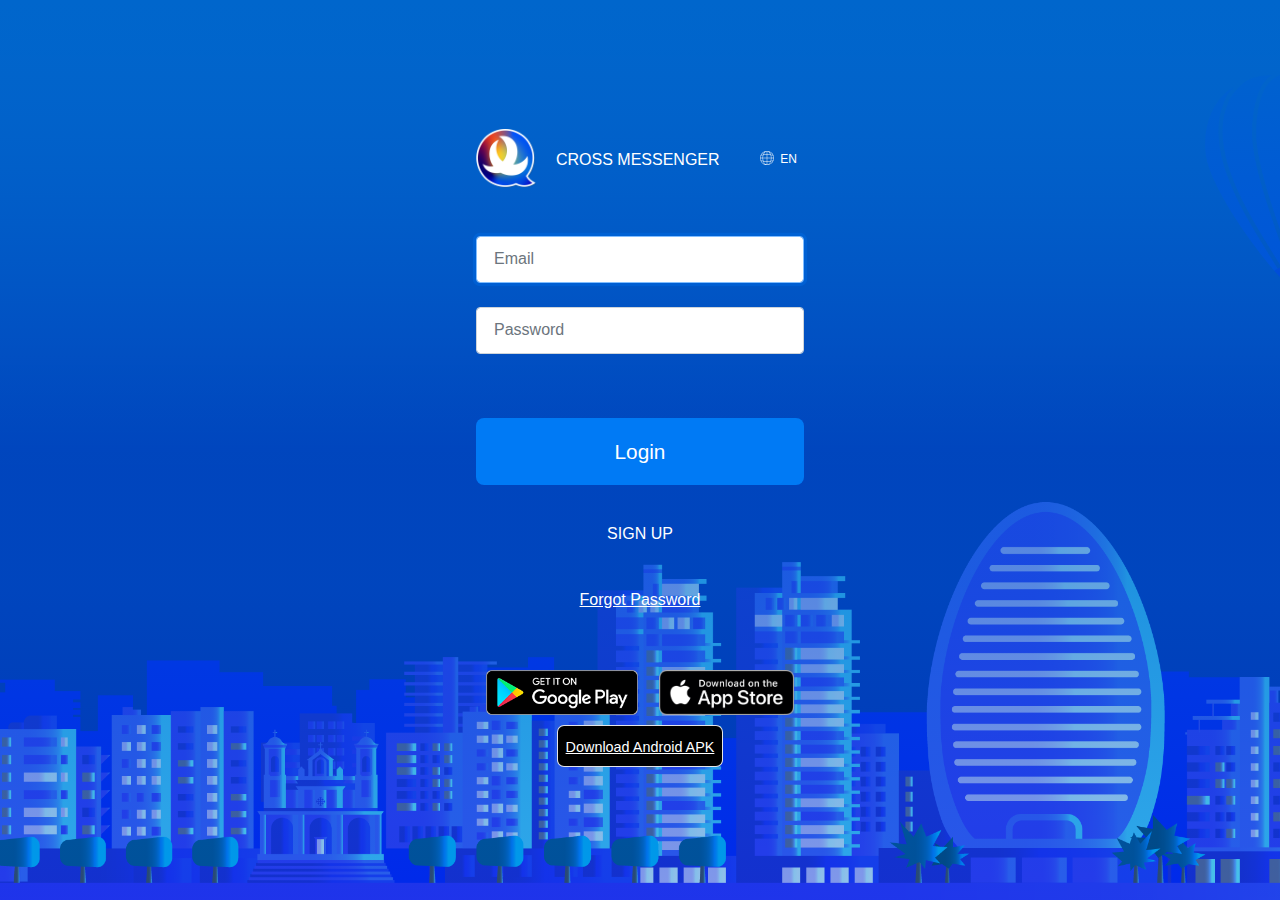
==== commit aae51da0: "update" ====
--- a/login.html
+++ b/login.html
@@ -1,6 +1,6 @@
-<!doctype html><html><head><base href="./"/><meta charset="UTF-8"/><meta name="robots" content="noindex"/><meta http-equiv="X-UA-Compatible" content="IE=edge"/><meta name="viewport" content="width=device-width,initial-scale=1"/><meta name="application-name" content="XM"><meta name="apple-mobile-web-app-title" content="XM"><title>Messenger</title><link rel="apple-touch-icon" sizes="57x57" href="assets/images/icon/icon-App-57.png"><link rel="apple-touch-icon" sizes="60x60" href="assets/images/icon/icon-App-60.png"><link rel="apple-touch-icon" sizes="72x72" href="assets/images/icon/icon-App-72.png"><link rel="apple-touch-icon" sizes="76x76" href="assets/images/icon/icon-App-76.png"><link rel="apple-touch-icon" sizes="114x114" href="assets/images/icon/icon-App-114.png"><link rel="apple-touch-icon" sizes="120x120" href="assets/images/icon/icon-App-120.png"><link rel="apple-touch-icon" sizes="144x144" href="assets/images/icon/icon-App-144.png"><link rel="apple-touch-icon" sizes="152x152" href="assets/images/icon/icon-App-152.png"><link rel="apple-touch-icon" sizes="180x180" href="assets/images/icon/icon-App-180.png"><link rel="manifest" href="manifest.json"><link id="favicon" rel="icon" type="image/x-icon" href="assets/images/favicon.ico"/><link rel="stylesheet" href="assets/css/login.css"><link href="/source/styles.css" rel="stylesheet"></head><body style="background:linear-gradient(to bottom, #06c 0%, rgba(0, 102, 204, 0.6) 50%, rgba(0, 102, 204, 0.6) 65%, rgba(0, 102, 204, 0.4) 100%), url(assets/images/cosmos4-1.jpg) no-repeat center/cover;"><div class="wrap-login"><div class="login js-global js-login active"><div class="login__header"><img class="login__logo" src="assets/images/icon.png" alt="Cross messenger logo"><h1 class="login__title" data-language="CROSS_MESSENGER"></h1><div class="language-select" id="change-lang-btn"><svg height="14px" viewBox="0 0 480 480" width="14px" xmlns="http://www.w3.org/2000/svg"><path d="m240 0c-132.546875 0-240 107.453125-240 240s107.453125 240 240 240 240-107.453125 240-240c-.148438-132.484375-107.515625-239.851562-240-240zm207.566406 324.078125-68.253906 11.777344c7.8125-28.652344 12.03125-58.164063 12.558594-87.855469h71.929687c-.902343 26.117188-6.398437 51.871094-16.234375 76.078125zm-431.367187-76.078125h71.929687c.527344 29.691406 4.746094 59.203125 12.558594 87.855469l-68.253906-11.777344c-9.835938-24.207031-15.332032-49.960937-16.234375-76.078125zm16.234375-92.078125 68.253906-11.777344c-7.8125 28.652344-12.03125 58.164063-12.558594 87.855469h-71.929687c.902343-26.117188 6.398437-51.871094 16.234375-76.078125zm215.566406-27.472656c28.746094.367187 57.421875 2.984375 85.761719 7.832031l28.238281 4.871094c8.675781 29.523437 13.34375 60.078125 13.878906 90.847656h-127.878906zm88.488281-7.9375c-29.238281-4.996094-58.828125-7.695313-88.488281-8.0625v-96c45.863281 4.40625 85.703125 46.398437 108.28125 107.511719zm-104.488281-8.0625c-29.660156.367187-59.242188 3.066406-88.480469 8.0625l-19.800781 3.425781c22.578125-61.128906 62.417969-103.136719 108.28125-107.523438zm-85.753906 23.832031c28.335937-4.847656 57.007812-7.464844 85.753906-7.832031v103.550781h-127.878906c.535156-30.769531 5.203125-61.324219 13.878906-90.847656zm-42.125 111.71875h127.878906v103.550781c-28.746094-.367187-57.421875-2.984375-85.761719-7.832031l-28.238281-4.871094c-8.675781-29.523437-13.34375-60.078125-13.878906-90.847656zm39.390625 111.488281c29.238281 5.003907 58.824219 7.714844 88.488281 8.105469v96c-45.863281-4.410156-85.703125-46.402344-108.28125-107.515625zm104.488281 8.105469c29.660156-.390625 59.242188-3.101562 88.480469-8.105469l19.800781-3.425781c-22.578125 61.128906-62.417969 103.136719-108.28125 107.523438zm85.753906-23.875c-28.335937 4.847656-57.007812 7.464844-85.753906 7.832031v-103.550781h127.878906c-.535156 30.769531-5.203125 61.324219-13.878906 90.847656zm58.117188-111.71875c-.527344-29.691406-4.746094-59.203125-12.558594-87.855469l68.253906 11.777344c9.835938 24.207031 15.332032 49.960937 16.234375 76.078125zm47.601562-93.710938-65.425781-11.289062c-11.761719-38.371094-33.765625-72.808594-63.648437-99.601562 55.878906 18.648437 102.21875 58.457031 129.074218 110.890624zm-269.871094-110.890624c-29.882812 26.792968-51.886718 61.230468-63.648437 99.601562l-65.425781 11.289062c26.855468-52.433593 73.195312-92.242187 129.074218-110.890624zm-129.074218 314.3125 65.425781 11.289062c11.761719 38.371094 33.765625 72.808594 63.648437 99.601562-55.878906-18.648437-102.21875-58.457031-129.074218-110.890624zm269.871094 110.890624c29.882812-26.792968 51.886718-61.230468 63.648437-99.601562l65.425781-11.289062c-26.855468 52.433593-73.195312 92.242187-129.074218 110.890624zm0 0"/></svg> <span></span></div></div><form name="loginForm" class="login__form js_login__form" method="post"><input data-lang-type="placeholder" data-language="EMAIL" required="Please enter a email" type="email" name="email" class="form-control"/> <input data-lang-type="placeholder" data-language="PASSWORD" required="Please enter the password" type="password" name="password" class="form-control"/><div class="mess"></div><button type="submit" class="login__btn-submit js-btn-spin"><span class="--spin" style="display:none">◉</span><lang data-language="LOGIN"></lang></button></form><button data-language="SIGN_UP" class="xmbtn login__btn-signup js-btn-signup"></button> <button data-language="FORGOT_PASSWORD" class="xmbtn login__btn-forgot js-btn-forget"></button></div><div class="sign-up form-style js-global js-signup"><h2 data-language="REGISTER_NEW_ACCOUNT" class="popup__heading"></h2><form name="resetForm" class="js_register__form" method="post"><div class="form__line"><input data-lang-type="placeholder" data-language="NAME" class="form-control form-control2" required name="name"/></div><div class="form__line"><input data-lang-type="placeholder" data-language="EMAIL" class="form-control form-control2" required name="email"/></div><div class="form__line"><input data-lang-type="placeholder" data-language="PASSWORD" class="form-control form-control2" required type="password" placeholder="Password" name="password"/></div><div class="form__line"><input data-lang-type="placeholder" data-language="CONFIRM_PASSWORD" class="form-control form-control2" required type="password" name="password2"/></div><div class="form__line form__line_code" style="display:none;"><input data-lang-type="placeholder" data-language="CODE" class="form-control form-control2" name="code"/></div><div class="mess"></div><div class="popup__bottom"><button data-language="CANCEL" class="btn btn--second js-btn-cancel" type="button"></button> <button class="btn btn--second ml-2 js-btn-spin" type="submit"><span class="--spin" style="display:none">◉</span><lang data-language="CREATE"></lang></button></div></form></div><div class="reset-password reset-password1 form-style js-global js-requestcode"><h2 data-language="RESET_PASSWORD" class="popup__heading"></h2><form name="resetForm" class="js_forgot__form" method="post"><div class="form__line"><input data-lang-type="placeholder" data-language="EMAIL" class="form-control form-control2" required type="email" name="email"/></div><div class="mess"></div><div class="popup__bottom"><button data-language="CANCEL" class="btn btn--second js-btn-cancel" type="button"></button> <button class="btn btn--second ml-2 js-btn-requestcode js-btn-spin" type="submit"><span class="--spin" style="display:none">◉</span><lang data-language="REQUEST_CODE"></lang></button></div></form></div><div class="reset-password reset-password2 form-style js-global js-forget"><h2 data-language="RESET_PASSWORD" class="popup__heading"></h2><form name="resetForm" class="js_forgot__form_code" method="post"><div class="form__line"><input data-lang-type="placeholder" data-language="EMAIL" class="form-control form-control2" required name="email"/></div><div class="form__line"><input data-lang-type="placeholder" data-language="CODE" class="form-control form-control2" required name="code"/></div><div class="form__line"><input data-lang-type="placeholder" data-language="NEW_PASSWORD" class="form-control form-control2" required type="password" name="password"/></div><div class="form__line"><input data-lang-type="placeholder" data-language="CONFIRM_NEW_PASSWORD" class="form-control form-control2" required type="password" name="confirmpassword"/></div><div class="mess"></div><div class="popup__bottom"><button data-language="CANCEL" class="btn btn--second js-btn-cancel" type="button"></button> <button data-language="REQUEST_CODE" class="btn btn--second ml-2 js-btn-send-code" type="button"></button> <button class="btn btn--second ml-2 js-btn-spin" type="submit"><span class="--spin" style="display:none">◉</span><lang data-language="RESET"></lang></button></div></form></div><div class="download-app"><a class="download-app__link" href="https://play.google.com/store/apps/details?id=net.iptp.chat&pcampaignid=pcampaignidMKT-Other-global-all-co-prtnr-py-PartBadge-Mar2515-1" target="_blank" rel="nofollow"><img class="download-app__img" src="assets/images/google-play-badge.png" alt="Download Cross Messenger for Android"> </a><a class="download-app__link" href="https://apps.apple.com/us/app/cross-messenger/id1498791933?ls=1" target="_blank" rel="nofollow"><img class="download-app__img" src="assets/images/appstore-badge2.png" alt="Download Cross Messenger for iOS"> </a><a class="download-app__link apk" href="https://fstor.iptp.net/files/xm.apk" target="_blank" rel="nofollow">Download Android APK</a></div></div><script>const forms = document.querySelectorAll('form');
+<!doctype html><html><head><base href="./"/><meta charset="UTF-8"/><meta name="robots" content="noindex"/><meta http-equiv="X-UA-Compatible" content="IE=edge"/><meta name="viewport" content="width=device-width,initial-scale=1"/><meta name="application-name" content="XM"><meta name="apple-mobile-web-app-title" content="XM"><title>Messenger</title><link rel="apple-touch-icon" sizes="57x57" href="assets/images/icon/icon-App-57.png"><link rel="apple-touch-icon" sizes="60x60" href="assets/images/icon/icon-App-60.png"><link rel="apple-touch-icon" sizes="72x72" href="assets/images/icon/icon-App-72.png"><link rel="apple-touch-icon" sizes="76x76" href="assets/images/icon/icon-App-76.png"><link rel="apple-touch-icon" sizes="114x114" href="assets/images/icon/icon-App-114.png"><link rel="apple-touch-icon" sizes="120x120" href="assets/images/icon/icon-App-120.png"><link rel="apple-touch-icon" sizes="144x144" href="assets/images/icon/icon-App-144.png"><link rel="apple-touch-icon" sizes="152x152" href="assets/images/icon/icon-App-152.png"><link rel="apple-touch-icon" sizes="180x180" href="assets/images/icon/icon-App-180.png"><link rel="manifest" href="manifest.json"><link id="favicon" rel="icon" type="image/x-icon" href="assets/images/favicon.ico"/><link rel="stylesheet" href="assets/css/login.css"><link href="/source/login.css" rel="stylesheet"></head><body style="background:linear-gradient(to bottom, #06c 0%, rgba(0, 102, 204, 0.6) 50%, rgba(0, 102, 204, 0.6) 65%, rgba(0, 102, 204, 0.4) 100%), url(assets/images/cosmos4-1.jpg) no-repeat center/cover;"><div class="wrap-login"><div class="login js-global js-login active"><div class="login__header"><img class="login__logo" src="assets/images/icon.png" alt="Cross messenger logo"><h1 class="login__title" data-language="CROSS_MESSENGER"></h1><div class="language-select" id="change-lang-btn"><svg height="14px" viewBox="0 0 480 480" width="14px" xmlns="http://www.w3.org/2000/svg"><path d="m240 0c-132.546875 0-240 107.453125-240 240s107.453125 240 240 240 240-107.453125 240-240c-.148438-132.484375-107.515625-239.851562-240-240zm207.566406 324.078125-68.253906 11.777344c7.8125-28.652344 12.03125-58.164063 12.558594-87.855469h71.929687c-.902343 26.117188-6.398437 51.871094-16.234375 76.078125zm-431.367187-76.078125h71.929687c.527344 29.691406 4.746094 59.203125 12.558594 87.855469l-68.253906-11.777344c-9.835938-24.207031-15.332032-49.960937-16.234375-76.078125zm16.234375-92.078125 68.253906-11.777344c-7.8125 28.652344-12.03125 58.164063-12.558594 87.855469h-71.929687c.902343-26.117188 6.398437-51.871094 16.234375-76.078125zm215.566406-27.472656c28.746094.367187 57.421875 2.984375 85.761719 7.832031l28.238281 4.871094c8.675781 29.523437 13.34375 60.078125 13.878906 90.847656h-127.878906zm88.488281-7.9375c-29.238281-4.996094-58.828125-7.695313-88.488281-8.0625v-96c45.863281 4.40625 85.703125 46.398437 108.28125 107.511719zm-104.488281-8.0625c-29.660156.367187-59.242188 3.066406-88.480469 8.0625l-19.800781 3.425781c22.578125-61.128906 62.417969-103.136719 108.28125-107.523438zm-85.753906 23.832031c28.335937-4.847656 57.007812-7.464844 85.753906-7.832031v103.550781h-127.878906c.535156-30.769531 5.203125-61.324219 13.878906-90.847656zm-42.125 111.71875h127.878906v103.550781c-28.746094-.367187-57.421875-2.984375-85.761719-7.832031l-28.238281-4.871094c-8.675781-29.523437-13.34375-60.078125-13.878906-90.847656zm39.390625 111.488281c29.238281 5.003907 58.824219 7.714844 88.488281 8.105469v96c-45.863281-4.410156-85.703125-46.402344-108.28125-107.515625zm104.488281 8.105469c29.660156-.390625 59.242188-3.101562 88.480469-8.105469l19.800781-3.425781c-22.578125 61.128906-62.417969 103.136719-108.28125 107.523438zm85.753906-23.875c-28.335937 4.847656-57.007812 7.464844-85.753906 7.832031v-103.550781h127.878906c-.535156 30.769531-5.203125 61.324219-13.878906 90.847656zm58.117188-111.71875c-.527344-29.691406-4.746094-59.203125-12.558594-87.855469l68.253906 11.777344c9.835938 24.207031 15.332032 49.960937 16.234375 76.078125zm47.601562-93.710938-65.425781-11.289062c-11.761719-38.371094-33.765625-72.808594-63.648437-99.601562 55.878906 18.648437 102.21875 58.457031 129.074218 110.890624zm-269.871094-110.890624c-29.882812 26.792968-51.886718 61.230468-63.648437 99.601562l-65.425781 11.289062c26.855468-52.433593 73.195312-92.242187 129.074218-110.890624zm-129.074218 314.3125 65.425781 11.289062c11.761719 38.371094 33.765625 72.808594 63.648437 99.601562-55.878906-18.648437-102.21875-58.457031-129.074218-110.890624zm269.871094 110.890624c29.882812-26.792968 51.886718-61.230468 63.648437-99.601562l65.425781-11.289062c-26.855468 52.433593-73.195312 92.242187-129.074218 110.890624zm0 0"/></svg> <span></span></div></div><form name="loginForm" class="login__form js_login__form" method="post"><input data-lang-type="placeholder" data-language="EMAIL" required="Please enter a email" type="email" name="email" class="form-control"/> <input data-lang-type="placeholder" data-language="PASSWORD" required="Please enter the password" type="password" name="password" class="form-control"/><div class="mess"></div><button type="submit" class="login__btn-submit js-btn-spin"><span class="--spin" style="display:none">◉</span><lang data-language="LOGIN"></lang></button></form><button data-language="SIGN_UP" class="xmbtn login__btn-signup js-btn-signup"></button> <button data-language="FORGOT_PASSWORD" class="xmbtn login__btn-forgot js-btn-forget"></button></div><div class="sign-up form-style js-global js-signup"><h2 data-language="REGISTER_NEW_ACCOUNT" class="popup__heading"></h2><form name="resetForm" class="js_register__form" method="post"><div class="form__line"><input data-lang-type="placeholder" data-language="NAME" class="form-control form-control2" required name="name"/></div><div class="form__line"><input data-lang-type="placeholder" data-language="EMAIL" class="form-control form-control2" required name="email"/></div><div class="form__line"><input data-lang-type="placeholder" data-language="PASSWORD" class="form-control form-control2" required type="password" placeholder="Password" name="password"/></div><div class="form__line"><input data-lang-type="placeholder" data-language="CONFIRM_PASSWORD" class="form-control form-control2" required type="password" name="password2"/></div><div class="form__line form__line_code" style="display:none;"><input data-lang-type="placeholder" data-language="CODE" class="form-control form-control2" name="code"/></div><div class="mess"></div><div class="popup__bottom"><button data-language="CANCEL" class="btn btn--second js-btn-cancel" type="button"></button> <button class="btn btn--second ml-2 js-btn-spin" type="submit"><span class="--spin" style="display:none">◉</span><lang data-language="CREATE"></lang></button></div></form></div><div class="reset-password reset-password1 form-style js-global js-requestcode"><h2 data-language="RESET_PASSWORD" class="popup__heading"></h2><form name="resetForm" class="js_forgot__form" method="post"><div class="form__line"><input data-lang-type="placeholder" data-language="EMAIL" class="form-control form-control2" required type="email" name="email"/></div><div class="mess"></div><div class="popup__bottom"><button data-language="CANCEL" class="btn btn--second js-btn-cancel" type="button"></button> <button class="btn btn--second ml-2 js-btn-requestcode js-btn-spin" type="submit"><span class="--spin" style="display:none">◉</span><lang data-language="REQUEST_CODE"></lang></button></div></form></div><div class="reset-password reset-password2 form-style js-global js-forget"><h2 data-language="RESET_PASSWORD" class="popup__heading"></h2><form name="resetForm" class="js_forgot__form_code" method="post"><div class="form__line"><input data-lang-type="placeholder" data-language="EMAIL" class="form-control form-control2" required name="email"/></div><div class="form__line"><input data-lang-type="placeholder" data-language="CODE" class="form-control form-control2" required name="code"/></div><div class="form__line"><input data-lang-type="placeholder" data-language="NEW_PASSWORD" class="form-control form-control2" required type="password" name="password"/></div><div class="form__line"><input data-lang-type="placeholder" data-language="CONFIRM_NEW_PASSWORD" class="form-control form-control2" required type="password" name="confirmpassword"/></div><div class="mess"></div><div class="popup__bottom"><button data-language="CANCEL" class="btn btn--second js-btn-cancel" type="button"></button> <button data-language="REQUEST_CODE" class="btn btn--second ml-2 js-btn-send-code" type="button"></button> <button class="btn btn--second ml-2 js-btn-spin" type="submit"><span class="--spin" style="display:none">◉</span><lang data-language="RESET"></lang></button></div></form></div><div class="download-app"><a class="download-app__link" href="https://play.google.com/store/apps/details?id=net.iptp.chat&pcampaignid=pcampaignidMKT-Other-global-all-co-prtnr-py-PartBadge-Mar2515-1" target="_blank" rel="nofollow"><img class="download-app__img" src="assets/images/google-play-badge.png" alt="Download Cross Messenger for Android"> </a><a class="download-app__link" href="https://apps.apple.com/us/app/cross-messenger/id1498791933?ls=1" target="_blank" rel="nofollow"><img class="download-app__img" src="assets/images/appstore-badge2.png" alt="Download Cross Messenger for iOS"> </a><a class="download-app__link apk" href="https://fstor.iptp.net/files/xm.apk" target="_blank" rel="nofollow">Download Android APK</a></div></div><script>const forms = document.querySelectorAll('form');
         for (let i = 0; i < forms.length; i++) {
             forms[i].addEventListener("onsubmit", function(event){
                 event.preventDefault();
             });
-        }</script><script src="/source/styles.bundle.js"></script><script src="/source/848.bundle.js"></script><script src="/source/261.bundle.js"></script><script src="/source/login.bundle.js"></script></body></html>+        }</script><script src="/source/login.bundle.js"></script></body></html>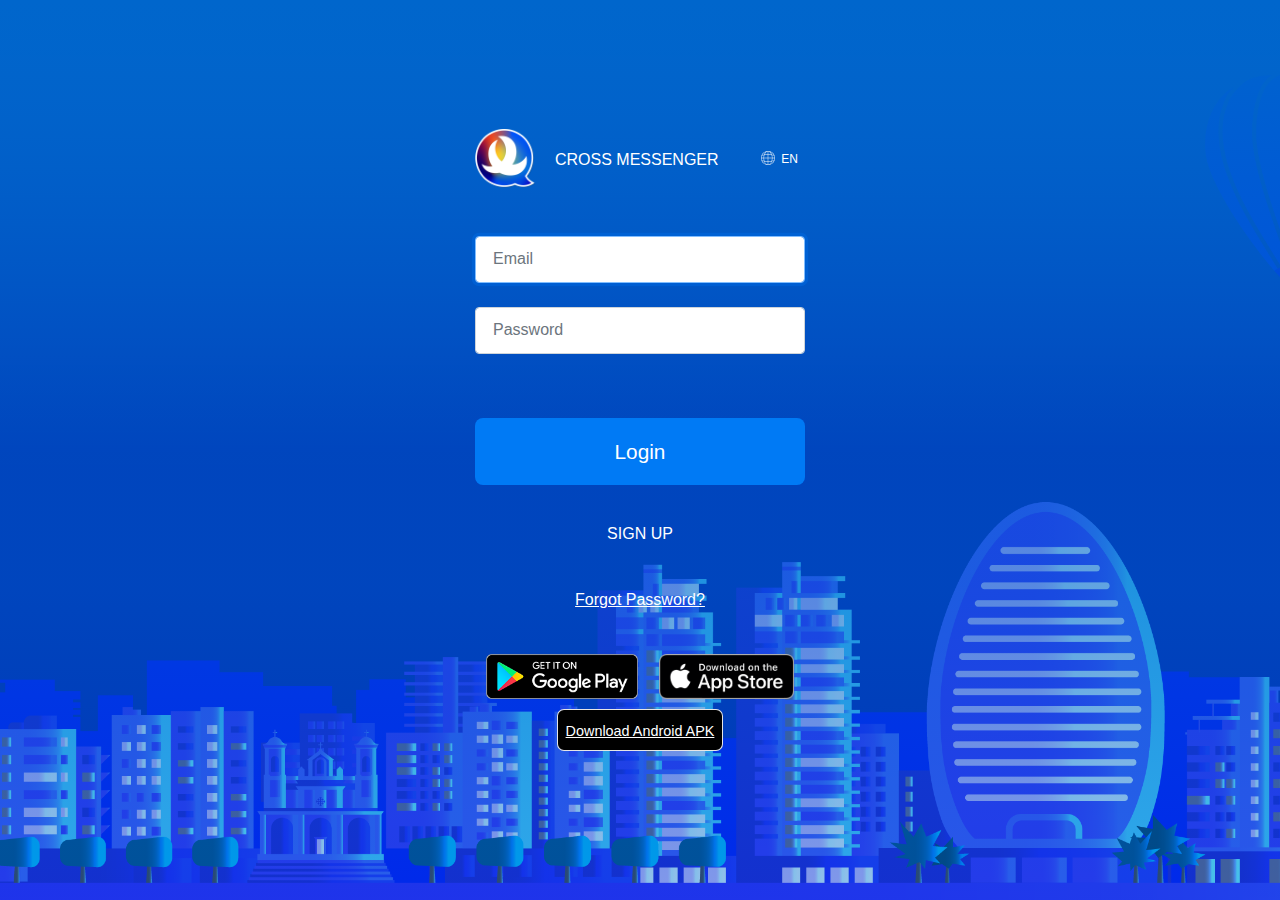
==== commit c06932f1: "update" ====
--- a/login.html
+++ b/login.html
@@ -1,6 +1,8 @@
-<!doctype html><html><head><base href="./"/><meta charset="UTF-8"/><meta name="robots" content="noindex"/><meta http-equiv="X-UA-Compatible" content="IE=edge"/><meta name="viewport" content="width=device-width,initial-scale=1"/><meta name="application-name" content="XM"><meta name="apple-mobile-web-app-title" content="XM"><title>Messenger</title><link rel="apple-touch-icon" sizes="57x57" href="assets/images/icon/icon-App-57.png"><link rel="apple-touch-icon" sizes="60x60" href="assets/images/icon/icon-App-60.png"><link rel="apple-touch-icon" sizes="72x72" href="assets/images/icon/icon-App-72.png"><link rel="apple-touch-icon" sizes="76x76" href="assets/images/icon/icon-App-76.png"><link rel="apple-touch-icon" sizes="114x114" href="assets/images/icon/icon-App-114.png"><link rel="apple-touch-icon" sizes="120x120" href="assets/images/icon/icon-App-120.png"><link rel="apple-touch-icon" sizes="144x144" href="assets/images/icon/icon-App-144.png"><link rel="apple-touch-icon" sizes="152x152" href="assets/images/icon/icon-App-152.png"><link rel="apple-touch-icon" sizes="180x180" href="assets/images/icon/icon-App-180.png"><link rel="manifest" href="manifest.json"><link id="favicon" rel="icon" type="image/x-icon" href="assets/images/favicon.ico"/><link rel="stylesheet" href="assets/css/login.css"><link href="/source/login.css" rel="stylesheet"></head><body style="background:linear-gradient(to bottom, #06c 0%, rgba(0, 102, 204, 0.6) 50%, rgba(0, 102, 204, 0.6) 65%, rgba(0, 102, 204, 0.4) 100%), url(assets/images/cosmos4-1.jpg) no-repeat center/cover;"><div class="wrap-login"><div class="login js-global js-login active"><div class="login__header"><img class="login__logo" src="assets/images/icon.png" alt="Cross messenger logo"><h1 class="login__title" data-language="CROSS_MESSENGER"></h1><div class="language-select" id="change-lang-btn"><svg height="14px" viewBox="0 0 480 480" width="14px" xmlns="http://www.w3.org/2000/svg"><path d="m240 0c-132.546875 0-240 107.453125-240 240s107.453125 240 240 240 240-107.453125 240-240c-.148438-132.484375-107.515625-239.851562-240-240zm207.566406 324.078125-68.253906 11.777344c7.8125-28.652344 12.03125-58.164063 12.558594-87.855469h71.929687c-.902343 26.117188-6.398437 51.871094-16.234375 76.078125zm-431.367187-76.078125h71.929687c.527344 29.691406 4.746094 59.203125 12.558594 87.855469l-68.253906-11.777344c-9.835938-24.207031-15.332032-49.960937-16.234375-76.078125zm16.234375-92.078125 68.253906-11.777344c-7.8125 28.652344-12.03125 58.164063-12.558594 87.855469h-71.929687c.902343-26.117188 6.398437-51.871094 16.234375-76.078125zm215.566406-27.472656c28.746094.367187 57.421875 2.984375 85.761719 7.832031l28.238281 4.871094c8.675781 29.523437 13.34375 60.078125 13.878906 90.847656h-127.878906zm88.488281-7.9375c-29.238281-4.996094-58.828125-7.695313-88.488281-8.0625v-96c45.863281 4.40625 85.703125 46.398437 108.28125 107.511719zm-104.488281-8.0625c-29.660156.367187-59.242188 3.066406-88.480469 8.0625l-19.800781 3.425781c22.578125-61.128906 62.417969-103.136719 108.28125-107.523438zm-85.753906 23.832031c28.335937-4.847656 57.007812-7.464844 85.753906-7.832031v103.550781h-127.878906c.535156-30.769531 5.203125-61.324219 13.878906-90.847656zm-42.125 111.71875h127.878906v103.550781c-28.746094-.367187-57.421875-2.984375-85.761719-7.832031l-28.238281-4.871094c-8.675781-29.523437-13.34375-60.078125-13.878906-90.847656zm39.390625 111.488281c29.238281 5.003907 58.824219 7.714844 88.488281 8.105469v96c-45.863281-4.410156-85.703125-46.402344-108.28125-107.515625zm104.488281 8.105469c29.660156-.390625 59.242188-3.101562 88.480469-8.105469l19.800781-3.425781c-22.578125 61.128906-62.417969 103.136719-108.28125 107.523438zm85.753906-23.875c-28.335937 4.847656-57.007812 7.464844-85.753906 7.832031v-103.550781h127.878906c-.535156 30.769531-5.203125 61.324219-13.878906 90.847656zm58.117188-111.71875c-.527344-29.691406-4.746094-59.203125-12.558594-87.855469l68.253906 11.777344c9.835938 24.207031 15.332032 49.960937 16.234375 76.078125zm47.601562-93.710938-65.425781-11.289062c-11.761719-38.371094-33.765625-72.808594-63.648437-99.601562 55.878906 18.648437 102.21875 58.457031 129.074218 110.890624zm-269.871094-110.890624c-29.882812 26.792968-51.886718 61.230468-63.648437 99.601562l-65.425781 11.289062c26.855468-52.433593 73.195312-92.242187 129.074218-110.890624zm-129.074218 314.3125 65.425781 11.289062c11.761719 38.371094 33.765625 72.808594 63.648437 99.601562-55.878906-18.648437-102.21875-58.457031-129.074218-110.890624zm269.871094 110.890624c29.882812-26.792968 51.886718-61.230468 63.648437-99.601562l65.425781-11.289062c-26.855468 52.433593-73.195312 92.242187-129.074218 110.890624zm0 0"/></svg> <span></span></div></div><form name="loginForm" class="login__form js_login__form" method="post"><input data-lang-type="placeholder" data-language="EMAIL" required="Please enter a email" type="email" name="email" class="form-control"/> <input data-lang-type="placeholder" data-language="PASSWORD" required="Please enter the password" type="password" name="password" class="form-control"/><div class="mess"></div><button type="submit" class="login__btn-submit js-btn-spin"><span class="--spin" style="display:none">◉</span><lang data-language="LOGIN"></lang></button></form><button data-language="SIGN_UP" class="xmbtn login__btn-signup js-btn-signup"></button> <button data-language="FORGOT_PASSWORD" class="xmbtn login__btn-forgot js-btn-forget"></button></div><div class="sign-up form-style js-global js-signup"><h2 data-language="REGISTER_NEW_ACCOUNT" class="popup__heading"></h2><form name="resetForm" class="js_register__form" method="post"><div class="form__line"><input data-lang-type="placeholder" data-language="NAME" class="form-control form-control2" required name="name"/></div><div class="form__line"><input data-lang-type="placeholder" data-language="EMAIL" class="form-control form-control2" required name="email"/></div><div class="form__line"><input data-lang-type="placeholder" data-language="PASSWORD" class="form-control form-control2" required type="password" placeholder="Password" name="password"/></div><div class="form__line"><input data-lang-type="placeholder" data-language="CONFIRM_PASSWORD" class="form-control form-control2" required type="password" name="password2"/></div><div class="form__line form__line_code" style="display:none;"><input data-lang-type="placeholder" data-language="CODE" class="form-control form-control2" name="code"/></div><div class="mess"></div><div class="popup__bottom"><button data-language="CANCEL" class="btn btn--second js-btn-cancel" type="button"></button> <button class="btn btn--second ml-2 js-btn-spin" type="submit"><span class="--spin" style="display:none">◉</span><lang data-language="CREATE"></lang></button></div></form></div><div class="reset-password reset-password1 form-style js-global js-requestcode"><h2 data-language="RESET_PASSWORD" class="popup__heading"></h2><form name="resetForm" class="js_forgot__form" method="post"><div class="form__line"><input data-lang-type="placeholder" data-language="EMAIL" class="form-control form-control2" required type="email" name="email"/></div><div class="mess"></div><div class="popup__bottom"><button data-language="CANCEL" class="btn btn--second js-btn-cancel" type="button"></button> <button class="btn btn--second ml-2 js-btn-requestcode js-btn-spin" type="submit"><span class="--spin" style="display:none">◉</span><lang data-language="REQUEST_CODE"></lang></button></div></form></div><div class="reset-password reset-password2 form-style js-global js-forget"><h2 data-language="RESET_PASSWORD" class="popup__heading"></h2><form name="resetForm" class="js_forgot__form_code" method="post"><div class="form__line"><input data-lang-type="placeholder" data-language="EMAIL" class="form-control form-control2" required name="email"/></div><div class="form__line"><input data-lang-type="placeholder" data-language="CODE" class="form-control form-control2" required name="code"/></div><div class="form__line"><input data-lang-type="placeholder" data-language="NEW_PASSWORD" class="form-control form-control2" required type="password" name="password"/></div><div class="form__line"><input data-lang-type="placeholder" data-language="CONFIRM_NEW_PASSWORD" class="form-control form-control2" required type="password" name="confirmpassword"/></div><div class="mess"></div><div class="popup__bottom"><button data-language="CANCEL" class="btn btn--second js-btn-cancel" type="button"></button> <button data-language="REQUEST_CODE" class="btn btn--second ml-2 js-btn-send-code" type="button"></button> <button class="btn btn--second ml-2 js-btn-spin" type="submit"><span class="--spin" style="display:none">◉</span><lang data-language="RESET"></lang></button></div></form></div><div class="download-app"><a class="download-app__link" href="https://play.google.com/store/apps/details?id=net.iptp.chat&pcampaignid=pcampaignidMKT-Other-global-all-co-prtnr-py-PartBadge-Mar2515-1" target="_blank" rel="nofollow"><img class="download-app__img" src="assets/images/google-play-badge.png" alt="Download Cross Messenger for Android"> </a><a class="download-app__link" href="https://apps.apple.com/us/app/cross-messenger/id1498791933?ls=1" target="_blank" rel="nofollow"><img class="download-app__img" src="assets/images/appstore-badge2.png" alt="Download Cross Messenger for iOS"> </a><a class="download-app__link apk" href="https://fstor.iptp.net/files/xm.apk" target="_blank" rel="nofollow">Download Android APK</a></div></div><script>const forms = document.querySelectorAll('form');
+<!doctype html><html><head><base href="./"/><meta charset="UTF-8"/><meta name="robots" content="noindex"/><meta http-equiv="X-UA-Compatible" content="IE=edge"/><meta name="viewport" content="width=device-width,initial-scale=1"/><meta name="application-name" content="XM"><meta name="apple-mobile-web-app-title" content="XM"><title>Messenger</title><link rel="apple-touch-icon" sizes="57x57" href="assets/images/icon/icon-App-57.png"><link rel="apple-touch-icon" sizes="60x60" href="assets/images/icon/icon-App-60.png"><link rel="apple-touch-icon" sizes="72x72" href="assets/images/icon/icon-App-72.png"><link rel="apple-touch-icon" sizes="76x76" href="assets/images/icon/icon-App-76.png"><link rel="apple-touch-icon" sizes="114x114" href="assets/images/icon/icon-App-114.png"><link rel="apple-touch-icon" sizes="120x120" href="assets/images/icon/icon-App-120.png"><link rel="apple-touch-icon" sizes="144x144" href="assets/images/icon/icon-App-144.png"><link rel="apple-touch-icon" sizes="152x152" href="assets/images/icon/icon-App-152.png"><link rel="apple-touch-icon" sizes="180x180" href="assets/images/icon/icon-App-180.png"><link rel="manifest" href="manifest.json"><link id="favicon" rel="icon" type="image/x-icon" href="assets/images/favicon.ico"/><link rel="stylesheet" href="assets/css/login.css"><link href="/source/login.css" rel="stylesheet"></head><body style="background:linear-gradient(to bottom, #06c 0%, rgba(0, 102, 204, 0.6) 50%, rgba(0, 102, 204, 0.6) 65%, rgba(0, 102, 204, 0.4) 100%), url(assets/images/cosmos4-1.jpg) no-repeat center/cover;"><div class="wrap-login"><div class="login js-global js-login active"><div class="login__header"><img class="login__logo" src="assets/images/icon.png" alt="Cross messenger logo"><h1 class="login__title" data-language="CROSS_MESSENGER"></h1><div class="language-select" id="change-lang-btn"><svg height="14px" viewBox="0 0 480 480" width="14px" xmlns="http://www.w3.org/2000/svg"><path d="m240 0c-132.546875 0-240 107.453125-240 240s107.453125 240 240 240 240-107.453125 240-240c-.148438-132.484375-107.515625-239.851562-240-240zm207.566406 324.078125-68.253906 11.777344c7.8125-28.652344 12.03125-58.164063 12.558594-87.855469h71.929687c-.902343 26.117188-6.398437 51.871094-16.234375 76.078125zm-431.367187-76.078125h71.929687c.527344 29.691406 4.746094 59.203125 12.558594 87.855469l-68.253906-11.777344c-9.835938-24.207031-15.332032-49.960937-16.234375-76.078125zm16.234375-92.078125 68.253906-11.777344c-7.8125 28.652344-12.03125 58.164063-12.558594 87.855469h-71.929687c.902343-26.117188 6.398437-51.871094 16.234375-76.078125zm215.566406-27.472656c28.746094.367187 57.421875 2.984375 85.761719 7.832031l28.238281 4.871094c8.675781 29.523437 13.34375 60.078125 13.878906 90.847656h-127.878906zm88.488281-7.9375c-29.238281-4.996094-58.828125-7.695313-88.488281-8.0625v-96c45.863281 4.40625 85.703125 46.398437 108.28125 107.511719zm-104.488281-8.0625c-29.660156.367187-59.242188 3.066406-88.480469 8.0625l-19.800781 3.425781c22.578125-61.128906 62.417969-103.136719 108.28125-107.523438zm-85.753906 23.832031c28.335937-4.847656 57.007812-7.464844 85.753906-7.832031v103.550781h-127.878906c.535156-30.769531 5.203125-61.324219 13.878906-90.847656zm-42.125 111.71875h127.878906v103.550781c-28.746094-.367187-57.421875-2.984375-85.761719-7.832031l-28.238281-4.871094c-8.675781-29.523437-13.34375-60.078125-13.878906-90.847656zm39.390625 111.488281c29.238281 5.003907 58.824219 7.714844 88.488281 8.105469v96c-45.863281-4.410156-85.703125-46.402344-108.28125-107.515625zm104.488281 8.105469c29.660156-.390625 59.242188-3.101562 88.480469-8.105469l19.800781-3.425781c-22.578125 61.128906-62.417969 103.136719-108.28125 107.523438zm85.753906-23.875c-28.335937 4.847656-57.007812 7.464844-85.753906 7.832031v-103.550781h127.878906c-.535156 30.769531-5.203125 61.324219-13.878906 90.847656zm58.117188-111.71875c-.527344-29.691406-4.746094-59.203125-12.558594-87.855469l68.253906 11.777344c9.835938 24.207031 15.332032 49.960937 16.234375 76.078125zm47.601562-93.710938-65.425781-11.289062c-11.761719-38.371094-33.765625-72.808594-63.648437-99.601562 55.878906 18.648437 102.21875 58.457031 129.074218 110.890624zm-269.871094-110.890624c-29.882812 26.792968-51.886718 61.230468-63.648437 99.601562l-65.425781 11.289062c26.855468-52.433593 73.195312-92.242187 129.074218-110.890624zm-129.074218 314.3125 65.425781 11.289062c11.761719 38.371094 33.765625 72.808594 63.648437 99.601562-55.878906-18.648437-102.21875-58.457031-129.074218-110.890624zm269.871094 110.890624c29.882812-26.792968 51.886718-61.230468 63.648437-99.601562l65.425781-11.289062c-26.855468 52.433593-73.195312 92.242187-129.074218 110.890624zm0 0"/></svg> <span></span></div></div><form name="loginForm" class="login__form js_login__form" method="post"><input data-lang-type="placeholder" data-language="EMAIL" required="Please enter a email" type="email" name="email" class="form-control"/> <input data-lang-type="placeholder" data-language="PASSWORD" required="Please enter the password" type="password" name="password" class="form-control"/><div class="mess"></div><button type="submit" class="login__btn-submit js-btn-spin"><span class="--spin" style="display:none">◉</span><lang data-language="LOGIN"></lang></button></form><button data-language="SIGN_UP" class="xmbtn login__btn-signup js-btn-signup"></button> <button data-language="FORGOT_PASSWORD" class="xmbtn login__btn-forgot js-btn-forget"></button></div><div class="sign-up form-style js-global js-signup"><h2 data-language="REGISTER_NEW_ACCOUNT" class="popup__heading"></h2><form name="resetForm" class="js_register__form" method="post"><div class="form__line"><input data-lang-type="placeholder" data-language="NAME" class="form-control form-control2" required name="name"/></div><div class="form__line"><input data-lang-type="placeholder" data-language="EMAIL" class="form-control form-control2" required name="email"/></div><div class="form__line"><input data-lang-type="placeholder" data-language="PASSWORD" class="form-control form-control2" required type="password" placeholder="Password" name="password"/></div><div class="form__line"><input data-lang-type="placeholder" data-language="CONFIRM_PASSWORD" class="form-control form-control2" required type="password" name="password2"/></div><div class="form__line form__line_code" style="display:none;"><input data-lang-type="placeholder" data-language="CODE" class="form-control form-control2" name="code"/></div><div class="mess"></div><div class="popup__bottom"><button data-language="CANCEL" class="btn btn--second js-btn-cancel" type="button"></button> <button class="btn btn--second ml-2 js-btn-spin" type="submit"><span class="--spin" style="display:none">◉</span><lang data-language="CREATE"></lang></button></div></form></div><div class="reset-password reset-password1 form-style js-global js-requestcode"><h2 data-language="RESET_PASSWORD" class="popup__heading"></h2><form name="resetForm" class="js_forgot__form" method="post"><div class="form__line"><input data-lang-type="placeholder" data-language="EMAIL" class="form-control form-control2" required type="email" name="email"/></div><div class="mess"></div><div class="popup__bottom"><button data-language="CANCEL" class="btn btn--second js-btn-cancel" type="button"></button> <button class="btn btn--second ml-2 js-btn-requestcode js-btn-spin" type="submit"><span class="--spin" style="display:none">◉</span><lang data-language="REQUEST_CODE"></lang></button></div></form></div><div class="reset-password reset-password2 form-style js-global js-forget"><h2 data-language="RESET_PASSWORD" class="popup__heading"></h2><form name="resetForm" class="js_forgot__form_code" method="post"><div class="form__line"><input data-lang-type="placeholder" data-language="EMAIL" class="form-control form-control2" required name="email"/></div><div class="form__line"><input data-lang-type="placeholder" data-language="CODE" class="form-control form-control2" required name="code"/></div><div class="form__line"><input data-lang-type="placeholder" data-language="NEW_PASSWORD" class="form-control form-control2" required type="password" name="password"/></div><div class="form__line"><input data-lang-type="placeholder" data-language="CONFIRM_NEW_PASSWORD" class="form-control form-control2" required type="password" name="confirmpassword"/></div><div class="mess"></div><div class="popup__bottom"><button data-language="CANCEL" class="btn btn--second js-btn-cancel" type="button"></button> <button data-language="REQUEST_CODE" class="btn btn--second ml-2 js-btn-send-code" type="button"></button> <button class="btn btn--second ml-2 js-btn-spin" type="submit"><span class="--spin" style="display:none">◉</span><lang data-language="RESET"></lang></button></div></form></div><div class="download-app"></div></div><script>const forms = document.querySelectorAll('form');
         for (let i = 0; i < forms.length; i++) {
             forms[i].addEventListener("onsubmit", function(event){
                 event.preventDefault();
             });
-        }</script><script src="/source/login.bundle.js"></script></body></html>+        }
+      
+        // isMobileDevice();</script><script src="/source/login.bundle.js"></script></body></html>--- a/assets/css/login.css
+++ b/assets/css/login.css
@@ -3,4 +3,4 @@
  * Copyright 2011-2020 The Bootstrap Authors
  * Copyright 2011-2020 Twitter, Inc.
  * Licensed under MIT (https://github.com/twbs/bootstrap/blob/main/LICENSE)
- */:root{--blue:#007bff;--indigo:#6610f2;--purple:#6f42c1;--pink:#e83e8c;--red:#dc3545;--orange:#fd7e14;--yellow:#ffc107;--green:#28a745;--teal:#20c997;--cyan:#17a2b8;--white:#fff;--gray:#6c757d;--gray-dark:#343a40;--primary:#007bff;--secondary:#6c757d;--success:#28a745;--info:#17a2b8;--warning:#ffc107;--danger:#dc3545;--light:#f8f9fa;--dark:#343a40;--breakpoint-xs:0;--breakpoint-sm:576px;--breakpoint-md:768px;--breakpoint-lg:992px;--breakpoint-xl:1200px;--font-family-sans-serif:-apple-system,BlinkMacSystemFont,"Segoe UI",Roboto,"Helvetica Neue",Arial,"Noto Sans",sans-serif,"Apple Color Emoji","Segoe UI Emoji","Segoe UI Symbol","Noto Color Emoji";--font-family-monospace:SFMono-Regular,Menlo,Monaco,Consolas,"Liberation Mono","Courier New",monospace}*,::after,::before{box-sizing:border-box}html{font-family:sans-serif;line-height:1.15;-webkit-text-size-adjust:100%;-webkit-tap-highlight-color:transparent}article,aside,figcaption,figure,footer,header,hgroup,main,nav,section{display:block}body{margin:0;font-family:-apple-system,BlinkMacSystemFont,"Segoe UI",Roboto,"Helvetica Neue",Arial,"Noto Sans",sans-serif,"Apple Color Emoji","Segoe UI Emoji","Segoe UI Symbol","Noto Color Emoji";font-size:1rem;font-weight:400;line-height:1.5;color:#212529;text-align:left;background-color:#fff}[tabindex="-1"]:focus:not(:focus-visible){outline:0!important}hr{box-sizing:content-box;height:0;overflow:visible}h1,h2,h3,h4,h5,h6{margin-top:0;margin-bottom:.5rem}p{margin-top:0;margin-bottom:1rem}abbr[data-original-title],abbr[title]{text-decoration:underline;-webkit-text-decoration:underline dotted;text-decoration:underline dotted;cursor:help;border-bottom:0;-webkit-text-decoration-skip-ink:none;text-decoration-skip-ink:none}address{margin-bottom:1rem;font-style:normal;line-height:inherit}dl,ol,ul{margin-top:0;margin-bottom:1rem}ol ol,ol ul,ul ol,ul ul{margin-bottom:0}dt{font-weight:700}dd{margin-bottom:.5rem;margin-left:0}blockquote{margin:0 0 1rem}b,strong{font-weight:bolder}small{font-size:80%}sub,sup{position:relative;font-size:75%;line-height:0;vertical-align:baseline}sub{bottom:-.25em}sup{top:-.5em}a{color:#007bff;text-decoration:none;background-color:transparent}a:hover{color:#0056b3;text-decoration:underline}a:not([href]):not([class]){color:inherit;text-decoration:none}a:not([href]):not([class]):hover{color:inherit;text-decoration:none}code,kbd,pre,samp{font-family:SFMono-Regular,Menlo,Monaco,Consolas,"Liberation Mono","Courier New",monospace;font-size:1em}pre{margin-top:0;margin-bottom:1rem;overflow:auto;-ms-overflow-style:scrollbar}figure{margin:0 0 1rem}img{vertical-align:middle;border-style:none}svg{overflow:hidden;vertical-align:middle}table{border-collapse:collapse}caption{padding-top:.75rem;padding-bottom:.75rem;color:#6c757d;text-align:left;caption-side:bottom}th{text-align:inherit;text-align:-webkit-match-parent}label{display:inline-block;margin-bottom:.5rem}button{border-radius:0}button:focus{outline:1px dotted;outline:5px auto -webkit-focus-ring-color}button,input,optgroup,select,textarea{margin:0;font-family:inherit;font-size:inherit;line-height:inherit}button,input{overflow:visible}button,select{text-transform:none}[role=button]{cursor:pointer}select{word-wrap:normal}[type=button],[type=reset],[type=submit],button{-webkit-appearance:button}[type=button]:not(:disabled),[type=reset]:not(:disabled),[type=submit]:not(:disabled),button:not(:disabled){cursor:pointer}[type=button]::-moz-focus-inner,[type=reset]::-moz-focus-inner,[type=submit]::-moz-focus-inner,button::-moz-focus-inner{padding:0;border-style:none}input[type=checkbox],input[type=radio]{box-sizing:border-box;padding:0}textarea{overflow:auto;resize:vertical}fieldset{min-width:0;padding:0;margin:0;border:0}legend{display:block;width:100%;max-width:100%;padding:0;margin-bottom:.5rem;font-size:1.5rem;line-height:inherit;color:inherit;white-space:normal}progress{vertical-align:baseline}[type=number]::-webkit-inner-spin-button,[type=number]::-webkit-outer-spin-button{height:auto}[type=search]{outline-offset:-2px;-webkit-appearance:none}[type=search]::-webkit-search-decoration{-webkit-appearance:none}::-webkit-file-upload-button{font:inherit;-webkit-appearance:button}output{display:inline-block}summary{display:list-item;cursor:pointer}template{display:none}[hidden]{display:none!important}.h1,.h2,.h3,.h4,.h5,.h6,h1,h2,h3,h4,h5,h6{margin-bottom:.5rem;font-weight:500;line-height:1.2}.h1,h1{font-size:2.5rem}.h2,h2{font-size:2rem}.h3,h3{font-size:1.75rem}.h4,h4{font-size:1.5rem}.h5,h5{font-size:1.25rem}.h6,h6{font-size:1rem}.lead{font-size:1.25rem;font-weight:300}.display-1{font-size:6rem;font-weight:300;line-height:1.2}.display-2{font-size:5.5rem;font-weight:300;line-height:1.2}.display-3{font-size:4.5rem;font-weight:300;line-height:1.2}.display-4{font-size:3.5rem;font-weight:300;line-height:1.2}hr{margin-top:1rem;margin-bottom:1rem;border:0;border-top:1px solid rgba(0,0,0,.1)}.small,small{font-size:80%;font-weight:400}.mark,mark{padding:.2em;background-color:#fcf8e3}.list-unstyled{padding-left:0;list-style:none}.list-inline{padding-left:0;list-style:none}.list-inline-item{display:inline-block}.list-inline-item:not(:last-child){margin-right:.5rem}.initialism{font-size:90%;text-transform:uppercase}.blockquote{margin-bottom:1rem;font-size:1.25rem}.blockquote-footer{display:block;font-size:80%;color:#6c757d}.blockquote-footer::before{content:"\2014\00A0"}.img-fluid{max-width:100%;height:auto}.img-thumbnail{padding:.25rem;background-color:#fff;border:1px solid #dee2e6;border-radius:.25rem;max-width:100%;height:auto}.figure{display:inline-block}.figure-img{margin-bottom:.5rem;line-height:1}.figure-caption{font-size:90%;color:#6c757d}code{font-size:87.5%;color:#e83e8c;word-wrap:break-word}a>code{color:inherit}kbd{padding:.2rem .4rem;font-size:87.5%;color:#fff;background-color:#212529;border-radius:.2rem}kbd kbd{padding:0;font-size:100%;font-weight:700}pre{display:block;font-size:87.5%;color:#212529}pre code{font-size:inherit;color:inherit;word-break:normal}.pre-scrollable{max-height:340px;overflow-y:scroll}.container,.container-fluid,.container-lg,.container-md,.container-sm,.container-xl{width:100%;padding-right:15px;padding-left:15px;margin-right:auto;margin-left:auto}@media (min-width:576px){.container,.container-sm{max-width:540px}}@media (min-width:768px){.container,.container-md,.container-sm{max-width:720px}}@media (min-width:992px){.container,.container-lg,.container-md,.container-sm{max-width:960px}}@media (min-width:1200px){.container,.container-lg,.container-md,.container-sm,.container-xl{max-width:1140px}}.row{display:-ms-flexbox;display:flex;-ms-flex-wrap:wrap;flex-wrap:wrap;margin-right:-15px;margin-left:-15px}.no-gutters{margin-right:0;margin-left:0}.no-gutters>.col,.no-gutters>[class*=col-]{padding-right:0;padding-left:0}.col,.col-1,.col-10,.col-11,.col-12,.col-2,.col-3,.col-4,.col-5,.col-6,.col-7,.col-8,.col-9,.col-auto,.col-lg,.col-lg-1,.col-lg-10,.col-lg-11,.col-lg-12,.col-lg-2,.col-lg-3,.col-lg-4,.col-lg-5,.col-lg-6,.col-lg-7,.col-lg-8,.col-lg-9,.col-lg-auto,.col-md,.col-md-1,.col-md-10,.col-md-11,.col-md-12,.col-md-2,.col-md-3,.col-md-4,.col-md-5,.col-md-6,.col-md-7,.col-md-8,.col-md-9,.col-md-auto,.col-sm,.col-sm-1,.col-sm-10,.col-sm-11,.col-sm-12,.col-sm-2,.col-sm-3,.col-sm-4,.col-sm-5,.col-sm-6,.col-sm-7,.col-sm-8,.col-sm-9,.col-sm-auto,.col-xl,.col-xl-1,.col-xl-10,.col-xl-11,.col-xl-12,.col-xl-2,.col-xl-3,.col-xl-4,.col-xl-5,.col-xl-6,.col-xl-7,.col-xl-8,.col-xl-9,.col-xl-auto{position:relative;width:100%;padding-right:15px;padding-left:15px}.col{-ms-flex-preferred-size:0;flex-basis:0;-ms-flex-positive:1;flex-grow:1;max-width:100%}.row-cols-1>*{-ms-flex:0 0 100%;flex:0 0 100%;max-width:100%}.row-cols-2>*{-ms-flex:0 0 50%;flex:0 0 50%;max-width:50%}.row-cols-3>*{-ms-flex:0 0 33.333333%;flex:0 0 33.333333%;max-width:33.333333%}.row-cols-4>*{-ms-flex:0 0 25%;flex:0 0 25%;max-width:25%}.row-cols-5>*{-ms-flex:0 0 20%;flex:0 0 20%;max-width:20%}.row-cols-6>*{-ms-flex:0 0 16.666667%;flex:0 0 16.666667%;max-width:16.666667%}.col-auto{-ms-flex:0 0 auto;flex:0 0 auto;width:auto;max-width:100%}.col-1{-ms-flex:0 0 8.333333%;flex:0 0 8.333333%;max-width:8.333333%}.col-2{-ms-flex:0 0 16.666667%;flex:0 0 16.666667%;max-width:16.666667%}.col-3{-ms-flex:0 0 25%;flex:0 0 25%;max-width:25%}.col-4{-ms-flex:0 0 33.333333%;flex:0 0 33.333333%;max-width:33.333333%}.col-5{-ms-flex:0 0 41.666667%;flex:0 0 41.666667%;max-width:41.666667%}.col-6{-ms-flex:0 0 50%;flex:0 0 50%;max-width:50%}.col-7{-ms-flex:0 0 58.333333%;flex:0 0 58.333333%;max-width:58.333333%}.col-8{-ms-flex:0 0 66.666667%;flex:0 0 66.666667%;max-width:66.666667%}.col-9{-ms-flex:0 0 75%;flex:0 0 75%;max-width:75%}.col-10{-ms-flex:0 0 83.333333%;flex:0 0 83.333333%;max-width:83.333333%}.col-11{-ms-flex:0 0 91.666667%;flex:0 0 91.666667%;max-width:91.666667%}.col-12{-ms-flex:0 0 100%;flex:0 0 100%;max-width:100%}.order-first{-ms-flex-order:-1;order:-1}.order-last{-ms-flex-order:13;order:13}.order-0{-ms-flex-order:0;order:0}.order-1{-ms-flex-order:1;order:1}.order-2{-ms-flex-order:2;order:2}.order-3{-ms-flex-order:3;order:3}.order-4{-ms-flex-order:4;order:4}.order-5{-ms-flex-order:5;order:5}.order-6{-ms-flex-order:6;order:6}.order-7{-ms-flex-order:7;order:7}.order-8{-ms-flex-order:8;order:8}.order-9{-ms-flex-order:9;order:9}.order-10{-ms-flex-order:10;order:10}.order-11{-ms-flex-order:11;order:11}.order-12{-ms-flex-order:12;order:12}.offset-1{margin-left:8.333333%}.offset-2{margin-left:16.666667%}.offset-3{margin-left:25%}.offset-4{margin-left:33.333333%}.offset-5{margin-left:41.666667%}.offset-6{margin-left:50%}.offset-7{margin-left:58.333333%}.offset-8{margin-left:66.666667%}.offset-9{margin-left:75%}.offset-10{margin-left:83.333333%}.offset-11{margin-left:91.666667%}@media (min-width:576px){.col-sm{-ms-flex-preferred-size:0;flex-basis:0;-ms-flex-positive:1;flex-grow:1;max-width:100%}.row-cols-sm-1>*{-ms-flex:0 0 100%;flex:0 0 100%;max-width:100%}.row-cols-sm-2>*{-ms-flex:0 0 50%;flex:0 0 50%;max-width:50%}.row-cols-sm-3>*{-ms-flex:0 0 33.333333%;flex:0 0 33.333333%;max-width:33.333333%}.row-cols-sm-4>*{-ms-flex:0 0 25%;flex:0 0 25%;max-width:25%}.row-cols-sm-5>*{-ms-flex:0 0 20%;flex:0 0 20%;max-width:20%}.row-cols-sm-6>*{-ms-flex:0 0 16.666667%;flex:0 0 16.666667%;max-width:16.666667%}.col-sm-auto{-ms-flex:0 0 auto;flex:0 0 auto;width:auto;max-width:100%}.col-sm-1{-ms-flex:0 0 8.333333%;flex:0 0 8.333333%;max-width:8.333333%}.col-sm-2{-ms-flex:0 0 16.666667%;flex:0 0 16.666667%;max-width:16.666667%}.col-sm-3{-ms-flex:0 0 25%;flex:0 0 25%;max-width:25%}.col-sm-4{-ms-flex:0 0 33.333333%;flex:0 0 33.333333%;max-width:33.333333%}.col-sm-5{-ms-flex:0 0 41.666667%;flex:0 0 41.666667%;max-width:41.666667%}.col-sm-6{-ms-flex:0 0 50%;flex:0 0 50%;max-width:50%}.col-sm-7{-ms-flex:0 0 58.333333%;flex:0 0 58.333333%;max-width:58.333333%}.col-sm-8{-ms-flex:0 0 66.666667%;flex:0 0 66.666667%;max-width:66.666667%}.col-sm-9{-ms-flex:0 0 75%;flex:0 0 75%;max-width:75%}.col-sm-10{-ms-flex:0 0 83.333333%;flex:0 0 83.333333%;max-width:83.333333%}.col-sm-11{-ms-flex:0 0 91.666667%;flex:0 0 91.666667%;max-width:91.666667%}.col-sm-12{-ms-flex:0 0 100%;flex:0 0 100%;max-width:100%}.order-sm-first{-ms-flex-order:-1;order:-1}.order-sm-last{-ms-flex-order:13;order:13}.order-sm-0{-ms-flex-order:0;order:0}.order-sm-1{-ms-flex-order:1;order:1}.order-sm-2{-ms-flex-order:2;order:2}.order-sm-3{-ms-flex-order:3;order:3}.order-sm-4{-ms-flex-order:4;order:4}.order-sm-5{-ms-flex-order:5;order:5}.order-sm-6{-ms-flex-order:6;order:6}.order-sm-7{-ms-flex-order:7;order:7}.order-sm-8{-ms-flex-order:8;order:8}.order-sm-9{-ms-flex-order:9;order:9}.order-sm-10{-ms-flex-order:10;order:10}.order-sm-11{-ms-flex-order:11;order:11}.order-sm-12{-ms-flex-order:12;order:12}.offset-sm-0{margin-left:0}.offset-sm-1{margin-left:8.333333%}.offset-sm-2{margin-left:16.666667%}.offset-sm-3{margin-left:25%}.offset-sm-4{margin-left:33.333333%}.offset-sm-5{margin-left:41.666667%}.offset-sm-6{margin-left:50%}.offset-sm-7{margin-left:58.333333%}.offset-sm-8{margin-left:66.666667%}.offset-sm-9{margin-left:75%}.offset-sm-10{margin-left:83.333333%}.offset-sm-11{margin-left:91.666667%}}@media (min-width:768px){.col-md{-ms-flex-preferred-size:0;flex-basis:0;-ms-flex-positive:1;flex-grow:1;max-width:100%}.row-cols-md-1>*{-ms-flex:0 0 100%;flex:0 0 100%;max-width:100%}.row-cols-md-2>*{-ms-flex:0 0 50%;flex:0 0 50%;max-width:50%}.row-cols-md-3>*{-ms-flex:0 0 33.333333%;flex:0 0 33.333333%;max-width:33.333333%}.row-cols-md-4>*{-ms-flex:0 0 25%;flex:0 0 25%;max-width:25%}.row-cols-md-5>*{-ms-flex:0 0 20%;flex:0 0 20%;max-width:20%}.row-cols-md-6>*{-ms-flex:0 0 16.666667%;flex:0 0 16.666667%;max-width:16.666667%}.col-md-auto{-ms-flex:0 0 auto;flex:0 0 auto;width:auto;max-width:100%}.col-md-1{-ms-flex:0 0 8.333333%;flex:0 0 8.333333%;max-width:8.333333%}.col-md-2{-ms-flex:0 0 16.666667%;flex:0 0 16.666667%;max-width:16.666667%}.col-md-3{-ms-flex:0 0 25%;flex:0 0 25%;max-width:25%}.col-md-4{-ms-flex:0 0 33.333333%;flex:0 0 33.333333%;max-width:33.333333%}.col-md-5{-ms-flex:0 0 41.666667%;flex:0 0 41.666667%;max-width:41.666667%}.col-md-6{-ms-flex:0 0 50%;flex:0 0 50%;max-width:50%}.col-md-7{-ms-flex:0 0 58.333333%;flex:0 0 58.333333%;max-width:58.333333%}.col-md-8{-ms-flex:0 0 66.666667%;flex:0 0 66.666667%;max-width:66.666667%}.col-md-9{-ms-flex:0 0 75%;flex:0 0 75%;max-width:75%}.col-md-10{-ms-flex:0 0 83.333333%;flex:0 0 83.333333%;max-width:83.333333%}.col-md-11{-ms-flex:0 0 91.666667%;flex:0 0 91.666667%;max-width:91.666667%}.col-md-12{-ms-flex:0 0 100%;flex:0 0 100%;max-width:100%}.order-md-first{-ms-flex-order:-1;order:-1}.order-md-last{-ms-flex-order:13;order:13}.order-md-0{-ms-flex-order:0;order:0}.order-md-1{-ms-flex-order:1;order:1}.order-md-2{-ms-flex-order:2;order:2}.order-md-3{-ms-flex-order:3;order:3}.order-md-4{-ms-flex-order:4;order:4}.order-md-5{-ms-flex-order:5;order:5}.order-md-6{-ms-flex-order:6;order:6}.order-md-7{-ms-flex-order:7;order:7}.order-md-8{-ms-flex-order:8;order:8}.order-md-9{-ms-flex-order:9;order:9}.order-md-10{-ms-flex-order:10;order:10}.order-md-11{-ms-flex-order:11;order:11}.order-md-12{-ms-flex-order:12;order:12}.offset-md-0{margin-left:0}.offset-md-1{margin-left:8.333333%}.offset-md-2{margin-left:16.666667%}.offset-md-3{margin-left:25%}.offset-md-4{margin-left:33.333333%}.offset-md-5{margin-left:41.666667%}.offset-md-6{margin-left:50%}.offset-md-7{margin-left:58.333333%}.offset-md-8{margin-left:66.666667%}.offset-md-9{margin-left:75%}.offset-md-10{margin-left:83.333333%}.offset-md-11{margin-left:91.666667%}}@media (min-width:992px){.col-lg{-ms-flex-preferred-size:0;flex-basis:0;-ms-flex-positive:1;flex-grow:1;max-width:100%}.row-cols-lg-1>*{-ms-flex:0 0 100%;flex:0 0 100%;max-width:100%}.row-cols-lg-2>*{-ms-flex:0 0 50%;flex:0 0 50%;max-width:50%}.row-cols-lg-3>*{-ms-flex:0 0 33.333333%;flex:0 0 33.333333%;max-width:33.333333%}.row-cols-lg-4>*{-ms-flex:0 0 25%;flex:0 0 25%;max-width:25%}.row-cols-lg-5>*{-ms-flex:0 0 20%;flex:0 0 20%;max-width:20%}.row-cols-lg-6>*{-ms-flex:0 0 16.666667%;flex:0 0 16.666667%;max-width:16.666667%}.col-lg-auto{-ms-flex:0 0 auto;flex:0 0 auto;width:auto;max-width:100%}.col-lg-1{-ms-flex:0 0 8.333333%;flex:0 0 8.333333%;max-width:8.333333%}.col-lg-2{-ms-flex:0 0 16.666667%;flex:0 0 16.666667%;max-width:16.666667%}.col-lg-3{-ms-flex:0 0 25%;flex:0 0 25%;max-width:25%}.col-lg-4{-ms-flex:0 0 33.333333%;flex:0 0 33.333333%;max-width:33.333333%}.col-lg-5{-ms-flex:0 0 41.666667%;flex:0 0 41.666667%;max-width:41.666667%}.col-lg-6{-ms-flex:0 0 50%;flex:0 0 50%;max-width:50%}.col-lg-7{-ms-flex:0 0 58.333333%;flex:0 0 58.333333%;max-width:58.333333%}.col-lg-8{-ms-flex:0 0 66.666667%;flex:0 0 66.666667%;max-width:66.666667%}.col-lg-9{-ms-flex:0 0 75%;flex:0 0 75%;max-width:75%}.col-lg-10{-ms-flex:0 0 83.333333%;flex:0 0 83.333333%;max-width:83.333333%}.col-lg-11{-ms-flex:0 0 91.666667%;flex:0 0 91.666667%;max-width:91.666667%}.col-lg-12{-ms-flex:0 0 100%;flex:0 0 100%;max-width:100%}.order-lg-first{-ms-flex-order:-1;order:-1}.order-lg-last{-ms-flex-order:13;order:13}.order-lg-0{-ms-flex-order:0;order:0}.order-lg-1{-ms-flex-order:1;order:1}.order-lg-2{-ms-flex-order:2;order:2}.order-lg-3{-ms-flex-order:3;order:3}.order-lg-4{-ms-flex-order:4;order:4}.order-lg-5{-ms-flex-order:5;order:5}.order-lg-6{-ms-flex-order:6;order:6}.order-lg-7{-ms-flex-order:7;order:7}.order-lg-8{-ms-flex-order:8;order:8}.order-lg-9{-ms-flex-order:9;order:9}.order-lg-10{-ms-flex-order:10;order:10}.order-lg-11{-ms-flex-order:11;order:11}.order-lg-12{-ms-flex-order:12;order:12}.offset-lg-0{margin-left:0}.offset-lg-1{margin-left:8.333333%}.offset-lg-2{margin-left:16.666667%}.offset-lg-3{margin-left:25%}.offset-lg-4{margin-left:33.333333%}.offset-lg-5{margin-left:41.666667%}.offset-lg-6{margin-left:50%}.offset-lg-7{margin-left:58.333333%}.offset-lg-8{margin-left:66.666667%}.offset-lg-9{margin-left:75%}.offset-lg-10{margin-left:83.333333%}.offset-lg-11{margin-left:91.666667%}}@media (min-width:1200px){.col-xl{-ms-flex-preferred-size:0;flex-basis:0;-ms-flex-positive:1;flex-grow:1;max-width:100%}.row-cols-xl-1>*{-ms-flex:0 0 100%;flex:0 0 100%;max-width:100%}.row-cols-xl-2>*{-ms-flex:0 0 50%;flex:0 0 50%;max-width:50%}.row-cols-xl-3>*{-ms-flex:0 0 33.333333%;flex:0 0 33.333333%;max-width:33.333333%}.row-cols-xl-4>*{-ms-flex:0 0 25%;flex:0 0 25%;max-width:25%}.row-cols-xl-5>*{-ms-flex:0 0 20%;flex:0 0 20%;max-width:20%}.row-cols-xl-6>*{-ms-flex:0 0 16.666667%;flex:0 0 16.666667%;max-width:16.666667%}.col-xl-auto{-ms-flex:0 0 auto;flex:0 0 auto;width:auto;max-width:100%}.col-xl-1{-ms-flex:0 0 8.333333%;flex:0 0 8.333333%;max-width:8.333333%}.col-xl-2{-ms-flex:0 0 16.666667%;flex:0 0 16.666667%;max-width:16.666667%}.col-xl-3{-ms-flex:0 0 25%;flex:0 0 25%;max-width:25%}.col-xl-4{-ms-flex:0 0 33.333333%;flex:0 0 33.333333%;max-width:33.333333%}.col-xl-5{-ms-flex:0 0 41.666667%;flex:0 0 41.666667%;max-width:41.666667%}.col-xl-6{-ms-flex:0 0 50%;flex:0 0 50%;max-width:50%}.col-xl-7{-ms-flex:0 0 58.333333%;flex:0 0 58.333333%;max-width:58.333333%}.col-xl-8{-ms-flex:0 0 66.666667%;flex:0 0 66.666667%;max-width:66.666667%}.col-xl-9{-ms-flex:0 0 75%;flex:0 0 75%;max-width:75%}.col-xl-10{-ms-flex:0 0 83.333333%;flex:0 0 83.333333%;max-width:83.333333%}.col-xl-11{-ms-flex:0 0 91.666667%;flex:0 0 91.666667%;max-width:91.666667%}.col-xl-12{-ms-flex:0 0 100%;flex:0 0 100%;max-width:100%}.order-xl-first{-ms-flex-order:-1;order:-1}.order-xl-last{-ms-flex-order:13;order:13}.order-xl-0{-ms-flex-order:0;order:0}.order-xl-1{-ms-flex-order:1;order:1}.order-xl-2{-ms-flex-order:2;order:2}.order-xl-3{-ms-flex-order:3;order:3}.order-xl-4{-ms-flex-order:4;order:4}.order-xl-5{-ms-flex-order:5;order:5}.order-xl-6{-ms-flex-order:6;order:6}.order-xl-7{-ms-flex-order:7;order:7}.order-xl-8{-ms-flex-order:8;order:8}.order-xl-9{-ms-flex-order:9;order:9}.order-xl-10{-ms-flex-order:10;order:10}.order-xl-11{-ms-flex-order:11;order:11}.order-xl-12{-ms-flex-order:12;order:12}.offset-xl-0{margin-left:0}.offset-xl-1{margin-left:8.333333%}.offset-xl-2{margin-left:16.666667%}.offset-xl-3{margin-left:25%}.offset-xl-4{margin-left:33.333333%}.offset-xl-5{margin-left:41.666667%}.offset-xl-6{margin-left:50%}.offset-xl-7{margin-left:58.333333%}.offset-xl-8{margin-left:66.666667%}.offset-xl-9{margin-left:75%}.offset-xl-10{margin-left:83.333333%}.offset-xl-11{margin-left:91.666667%}}.table{width:100%;margin-bottom:1rem;color:#212529}.table td,.table th{padding:.75rem;vertical-align:top;border-top:1px solid #dee2e6}.table thead th{vertical-align:bottom;border-bottom:2px solid #dee2e6}.table tbody+tbody{border-top:2px solid #dee2e6}.table-sm td,.table-sm th{padding:.3rem}.table-bordered{border:1px solid #dee2e6}.table-bordered td,.table-bordered th{border:1px solid #dee2e6}.table-bordered thead td,.table-bordered thead th{border-bottom-width:2px}.table-borderless tbody+tbody,.table-borderless td,.table-borderless th,.table-borderless thead th{border:0}.table-striped tbody tr:nth-of-type(odd){background-color:rgba(0,0,0,.05)}.table-hover tbody tr:hover{color:#212529;background-color:rgba(0,0,0,.075)}.table-primary,.table-primary>td,.table-primary>th{background-color:#b8daff}.table-primary tbody+tbody,.table-primary td,.table-primary th,.table-primary thead th{border-color:#7abaff}.table-hover .table-primary:hover{background-color:#9fcdff}.table-hover .table-primary:hover>td,.table-hover .table-primary:hover>th{background-color:#9fcdff}.table-secondary,.table-secondary>td,.table-secondary>th{background-color:#d6d8db}.table-secondary tbody+tbody,.table-secondary td,.table-secondary th,.table-secondary thead th{border-color:#b3b7bb}.table-hover .table-secondary:hover{background-color:#c8cbcf}.table-hover .table-secondary:hover>td,.table-hover .table-secondary:hover>th{background-color:#c8cbcf}.table-success,.table-success>td,.table-success>th{background-color:#c3e6cb}.table-success tbody+tbody,.table-success td,.table-success th,.table-success thead th{border-color:#8fd19e}.table-hover .table-success:hover{background-color:#b1dfbb}.table-hover .table-success:hover>td,.table-hover .table-success:hover>th{background-color:#b1dfbb}.table-info,.table-info>td,.table-info>th{background-color:#bee5eb}.table-info tbody+tbody,.table-info td,.table-info th,.table-info thead th{border-color:#86cfda}.table-hover .table-info:hover{background-color:#abdde5}.table-hover .table-info:hover>td,.table-hover .table-info:hover>th{background-color:#abdde5}.table-warning,.table-warning>td,.table-warning>th{background-color:#ffeeba}.table-warning tbody+tbody,.table-warning td,.table-warning th,.table-warning thead th{border-color:#ffdf7e}.table-hover .table-warning:hover{background-color:#ffe8a1}.table-hover .table-warning:hover>td,.table-hover .table-warning:hover>th{background-color:#ffe8a1}.table-danger,.table-danger>td,.table-danger>th{background-color:#f5c6cb}.table-danger tbody+tbody,.table-danger td,.table-danger th,.table-danger thead th{border-color:#ed969e}.table-hover .table-danger:hover{background-color:#f1b0b7}.table-hover .table-danger:hover>td,.table-hover .table-danger:hover>th{background-color:#f1b0b7}.table-light,.table-light>td,.table-light>th{background-color:#fdfdfe}.table-light tbody+tbody,.table-light td,.table-light th,.table-light thead th{border-color:#fbfcfc}.table-hover .table-light:hover{background-color:#ececf6}.table-hover .table-light:hover>td,.table-hover .table-light:hover>th{background-color:#ececf6}.table-dark,.table-dark>td,.table-dark>th{background-color:#c6c8ca}.table-dark tbody+tbody,.table-dark td,.table-dark th,.table-dark thead th{border-color:#95999c}.table-hover .table-dark:hover{background-color:#b9bbbe}.table-hover .table-dark:hover>td,.table-hover .table-dark:hover>th{background-color:#b9bbbe}.table-active,.table-active>td,.table-active>th{background-color:rgba(0,0,0,.075)}.table-hover .table-active:hover{background-color:rgba(0,0,0,.075)}.table-hover .table-active:hover>td,.table-hover .table-active:hover>th{background-color:rgba(0,0,0,.075)}.table .thead-dark th{color:#fff;background-color:#343a40;border-color:#454d55}.table .thead-light th{color:#495057;background-color:#e9ecef;border-color:#dee2e6}.table-dark{color:#fff;background-color:#343a40}.table-dark td,.table-dark th,.table-dark thead th{border-color:#454d55}.table-dark.table-bordered{border:0}.table-dark.table-striped tbody tr:nth-of-type(odd){background-color:rgba(255,255,255,.05)}.table-dark.table-hover tbody tr:hover{color:#fff;background-color:rgba(255,255,255,.075)}@media (max-width:575.98px){.table-responsive-sm{display:block;width:100%;overflow-x:auto;-webkit-overflow-scrolling:touch}.table-responsive-sm>.table-bordered{border:0}}@media (max-width:767.98px){.table-responsive-md{display:block;width:100%;overflow-x:auto;-webkit-overflow-scrolling:touch}.table-responsive-md>.table-bordered{border:0}}@media (max-width:991.98px){.table-responsive-lg{display:block;width:100%;overflow-x:auto;-webkit-overflow-scrolling:touch}.table-responsive-lg>.table-bordered{border:0}}@media (max-width:1199.98px){.table-responsive-xl{display:block;width:100%;overflow-x:auto;-webkit-overflow-scrolling:touch}.table-responsive-xl>.table-bordered{border:0}}.table-responsive{display:block;width:100%;overflow-x:auto;-webkit-overflow-scrolling:touch}.table-responsive>.table-bordered{border:0}.form-control{display:block;width:100%;height:calc(1.5em + .75rem + 2px);padding:.375rem .75rem;font-size:1rem;font-weight:400;line-height:1.5;color:#495057;background-color:#fff;background-clip:padding-box;border:1px solid #ced4da;border-radius:.25rem;transition:border-color .15s ease-in-out,box-shadow .15s ease-in-out}@media (prefers-reduced-motion:reduce){.form-control{transition:none}}.form-control::-ms-expand{background-color:transparent;border:0}.form-control:-moz-focusring{color:transparent;text-shadow:0 0 0 #495057}.form-control:focus{color:#495057;background-color:#fff;border-color:#80bdff;outline:0;box-shadow:0 0 0 .2rem rgba(0,123,255,.25)}.form-control::-webkit-input-placeholder{color:#6c757d;opacity:1}.form-control::-moz-placeholder{color:#6c757d;opacity:1}.form-control:-ms-input-placeholder{color:#6c757d;opacity:1}.form-control::-ms-input-placeholder{color:#6c757d;opacity:1}.form-control::placeholder{color:#6c757d;opacity:1}.form-control:disabled,.form-control[readonly]{background-color:#e9ecef;opacity:1}input[type=date].form-control,input[type=datetime-local].form-control,input[type=month].form-control,input[type=time].form-control{-webkit-appearance:none;-moz-appearance:none;appearance:none}select.form-control:focus::-ms-value{color:#495057;background-color:#fff}.form-control-file,.form-control-range{display:block;width:100%}.col-form-label{padding-top:calc(.375rem + 1px);padding-bottom:calc(.375rem + 1px);margin-bottom:0;font-size:inherit;line-height:1.5}.col-form-label-lg{padding-top:calc(.5rem + 1px);padding-bottom:calc(.5rem + 1px);font-size:1.25rem;line-height:1.5}.col-form-label-sm{padding-top:calc(.25rem + 1px);padding-bottom:calc(.25rem + 1px);font-size:.875rem;line-height:1.5}.form-control-plaintext{display:block;width:100%;padding:.375rem 0;margin-bottom:0;font-size:1rem;line-height:1.5;color:#212529;background-color:transparent;border:solid transparent;border-width:1px 0}.form-control-plaintext.form-control-lg,.form-control-plaintext.form-control-sm{padding-right:0;padding-left:0}.form-control-sm{height:calc(1.5em + .5rem + 2px);padding:.25rem .5rem;font-size:.875rem;line-height:1.5;border-radius:.2rem}.form-control-lg{height:calc(1.5em + 1rem + 2px);padding:.5rem 1rem;font-size:1.25rem;line-height:1.5;border-radius:.3rem}select.form-control[multiple],select.form-control[size]{height:auto}textarea.form-control{height:auto}.form-group{margin-bottom:1rem}.form-text{display:block;margin-top:.25rem}.form-row{display:-ms-flexbox;display:flex;-ms-flex-wrap:wrap;flex-wrap:wrap;margin-right:-5px;margin-left:-5px}.form-row>.col,.form-row>[class*=col-]{padding-right:5px;padding-left:5px}.form-check{position:relative;display:block;padding-left:1.25rem}.form-check-input{position:absolute;margin-top:.3rem;margin-left:-1.25rem}.form-check-input:disabled~.form-check-label,.form-check-input[disabled]~.form-check-label{color:#6c757d}.form-check-label{margin-bottom:0}.form-check-inline{display:-ms-inline-flexbox;display:inline-flex;-ms-flex-align:center;align-items:center;padding-left:0;margin-right:.75rem}.form-check-inline .form-check-input{position:static;margin-top:0;margin-right:.3125rem;margin-left:0}.valid-feedback{display:none;width:100%;margin-top:.25rem;font-size:80%;color:#28a745}.valid-tooltip{position:absolute;top:100%;left:0;z-index:5;display:none;max-width:100%;padding:.25rem .5rem;margin-top:.1rem;font-size:.875rem;line-height:1.5;color:#fff;background-color:rgba(40,167,69,.9);border-radius:.25rem}.is-valid~.valid-feedback,.is-valid~.valid-tooltip,.was-validated :valid~.valid-feedback,.was-validated :valid~.valid-tooltip{display:block}.form-control.is-valid,.was-validated .form-control:valid{border-color:#28a745;padding-right:calc(1.5em + .75rem);background-image:url("data:image/svg+xml,%3csvg xmlns='http://www.w3.org/2000/svg' width='8' height='8' viewBox='0 0 8 8'%3e%3cpath fill='%2328a745' d='M2.3 6.73L.6 4.53c-.4-1.04.46-1.4 1.1-.8l1.1 1.4 3.4-3.8c.6-.63 1.6-.27 1.2.7l-4 4.6c-.43.5-.8.4-1.1.1z'/%3e%3c/svg%3e");background-repeat:no-repeat;background-position:right calc(.375em + .1875rem) center;background-size:calc(.75em + .375rem) calc(.75em + .375rem)}.form-control.is-valid:focus,.was-validated .form-control:valid:focus{border-color:#28a745;box-shadow:0 0 0 .2rem rgba(40,167,69,.25)}.was-validated textarea.form-control:valid,textarea.form-control.is-valid{padding-right:calc(1.5em + .75rem);background-position:top calc(.375em + .1875rem) right calc(.375em + .1875rem)}.custom-select.is-valid,.was-validated .custom-select:valid{border-color:#28a745;padding-right:calc(.75em + 2.3125rem);background:url("data:image/svg+xml,%3csvg xmlns='http://www.w3.org/2000/svg' width='4' height='5' viewBox='0 0 4 5'%3e%3cpath fill='%23343a40' d='M2 0L0 2h4zm0 5L0 3h4z'/%3e%3c/svg%3e") no-repeat right .75rem center/8px 10px,url("data:image/svg+xml,%3csvg xmlns='http://www.w3.org/2000/svg' width='8' height='8' viewBox='0 0 8 8'%3e%3cpath fill='%2328a745' d='M2.3 6.73L.6 4.53c-.4-1.04.46-1.4 1.1-.8l1.1 1.4 3.4-3.8c.6-.63 1.6-.27 1.2.7l-4 4.6c-.43.5-.8.4-1.1.1z'/%3e%3c/svg%3e") #fff no-repeat center right 1.75rem/calc(.75em + .375rem) calc(.75em + .375rem)}.custom-select.is-valid:focus,.was-validated .custom-select:valid:focus{border-color:#28a745;box-shadow:0 0 0 .2rem rgba(40,167,69,.25)}.form-check-input.is-valid~.form-check-label,.was-validated .form-check-input:valid~.form-check-label{color:#28a745}.form-check-input.is-valid~.valid-feedback,.form-check-input.is-valid~.valid-tooltip,.was-validated .form-check-input:valid~.valid-feedback,.was-validated .form-check-input:valid~.valid-tooltip{display:block}.custom-control-input.is-valid~.custom-control-label,.was-validated .custom-control-input:valid~.custom-control-label{color:#28a745}.custom-control-input.is-valid~.custom-control-label::before,.was-validated .custom-control-input:valid~.custom-control-label::before{border-color:#28a745}.custom-control-input.is-valid:checked~.custom-control-label::before,.was-validated .custom-control-input:valid:checked~.custom-control-label::before{border-color:#34ce57;background-color:#34ce57}.custom-control-input.is-valid:focus~.custom-control-label::before,.was-validated .custom-control-input:valid:focus~.custom-control-label::before{box-shadow:0 0 0 .2rem rgba(40,167,69,.25)}.custom-control-input.is-valid:focus:not(:checked)~.custom-control-label::before,.was-validated .custom-control-input:valid:focus:not(:checked)~.custom-control-label::before{border-color:#28a745}.custom-file-input.is-valid~.custom-file-label,.was-validated .custom-file-input:valid~.custom-file-label{border-color:#28a745}.custom-file-input.is-valid:focus~.custom-file-label,.was-validated .custom-file-input:valid:focus~.custom-file-label{border-color:#28a745;box-shadow:0 0 0 .2rem rgba(40,167,69,.25)}.invalid-feedback{display:none;width:100%;margin-top:.25rem;font-size:80%;color:#dc3545}.invalid-tooltip{position:absolute;top:100%;left:0;z-index:5;display:none;max-width:100%;padding:.25rem .5rem;margin-top:.1rem;font-size:.875rem;line-height:1.5;color:#fff;background-color:rgba(220,53,69,.9);border-radius:.25rem}.is-invalid~.invalid-feedback,.is-invalid~.invalid-tooltip,.was-validated :invalid~.invalid-feedback,.was-validated :invalid~.invalid-tooltip{display:block}.form-control.is-invalid,.was-validated .form-control:invalid{border-color:#dc3545;padding-right:calc(1.5em + .75rem);background-image:url("data:image/svg+xml,%3csvg xmlns='http://www.w3.org/2000/svg' width='12' height='12' fill='none' stroke='%23dc3545' viewBox='0 0 12 12'%3e%3ccircle cx='6' cy='6' r='4.5'/%3e%3cpath stroke-linejoin='round' d='M5.8 3.6h.4L6 6.5z'/%3e%3ccircle cx='6' cy='8.2' r='.6' fill='%23dc3545' stroke='none'/%3e%3c/svg%3e");background-repeat:no-repeat;background-position:right calc(.375em + .1875rem) center;background-size:calc(.75em + .375rem) calc(.75em + .375rem)}.form-control.is-invalid:focus,.was-validated .form-control:invalid:focus{border-color:#dc3545;box-shadow:0 0 0 .2rem rgba(220,53,69,.25)}.was-validated textarea.form-control:invalid,textarea.form-control.is-invalid{padding-right:calc(1.5em + .75rem);background-position:top calc(.375em + .1875rem) right calc(.375em + .1875rem)}.custom-select.is-invalid,.was-validated .custom-select:invalid{border-color:#dc3545;padding-right:calc(.75em + 2.3125rem);background:url("data:image/svg+xml,%3csvg xmlns='http://www.w3.org/2000/svg' width='4' height='5' viewBox='0 0 4 5'%3e%3cpath fill='%23343a40' d='M2 0L0 2h4zm0 5L0 3h4z'/%3e%3c/svg%3e") no-repeat right .75rem center/8px 10px,url("data:image/svg+xml,%3csvg xmlns='http://www.w3.org/2000/svg' width='12' height='12' fill='none' stroke='%23dc3545' viewBox='0 0 12 12'%3e%3ccircle cx='6' cy='6' r='4.5'/%3e%3cpath stroke-linejoin='round' d='M5.8 3.6h.4L6 6.5z'/%3e%3ccircle cx='6' cy='8.2' r='.6' fill='%23dc3545' stroke='none'/%3e%3c/svg%3e") #fff no-repeat center right 1.75rem/calc(.75em + .375rem) calc(.75em + .375rem)}.custom-select.is-invalid:focus,.was-validated .custom-select:invalid:focus{border-color:#dc3545;box-shadow:0 0 0 .2rem rgba(220,53,69,.25)}.form-check-input.is-invalid~.form-check-label,.was-validated .form-check-input:invalid~.form-check-label{color:#dc3545}.form-check-input.is-invalid~.invalid-feedback,.form-check-input.is-invalid~.invalid-tooltip,.was-validated .form-check-input:invalid~.invalid-feedback,.was-validated .form-check-input:invalid~.invalid-tooltip{display:block}.custom-control-input.is-invalid~.custom-control-label,.was-validated .custom-control-input:invalid~.custom-control-label{color:#dc3545}.custom-control-input.is-invalid~.custom-control-label::before,.was-validated .custom-control-input:invalid~.custom-control-label::before{border-color:#dc3545}.custom-control-input.is-invalid:checked~.custom-control-label::before,.was-validated .custom-control-input:invalid:checked~.custom-control-label::before{border-color:#e4606d;background-color:#e4606d}.custom-control-input.is-invalid:focus~.custom-control-label::before,.was-validated .custom-control-input:invalid:focus~.custom-control-label::before{box-shadow:0 0 0 .2rem rgba(220,53,69,.25)}.custom-control-input.is-invalid:focus:not(:checked)~.custom-control-label::before,.was-validated .custom-control-input:invalid:focus:not(:checked)~.custom-control-label::before{border-color:#dc3545}.custom-file-input.is-invalid~.custom-file-label,.was-validated .custom-file-input:invalid~.custom-file-label{border-color:#dc3545}.custom-file-input.is-invalid:focus~.custom-file-label,.was-validated .custom-file-input:invalid:focus~.custom-file-label{border-color:#dc3545;box-shadow:0 0 0 .2rem rgba(220,53,69,.25)}.form-inline{display:-ms-flexbox;display:flex;-ms-flex-flow:row wrap;flex-flow:row wrap;-ms-flex-align:center;align-items:center}.form-inline .form-check{width:100%}@media (min-width:576px){.form-inline label{display:-ms-flexbox;display:flex;-ms-flex-align:center;align-items:center;-ms-flex-pack:center;justify-content:center;margin-bottom:0}.form-inline .form-group{display:-ms-flexbox;display:flex;-ms-flex:0 0 auto;flex:0 0 auto;-ms-flex-flow:row wrap;flex-flow:row wrap;-ms-flex-align:center;align-items:center;margin-bottom:0}.form-inline .form-control{display:inline-block;width:auto;vertical-align:middle}.form-inline .form-control-plaintext{display:inline-block}.form-inline .custom-select,.form-inline .input-group{width:auto}.form-inline .form-check{display:-ms-flexbox;display:flex;-ms-flex-align:center;align-items:center;-ms-flex-pack:center;justify-content:center;width:auto;padding-left:0}.form-inline .form-check-input{position:relative;-ms-flex-negative:0;flex-shrink:0;margin-top:0;margin-right:.25rem;margin-left:0}.form-inline .custom-control{-ms-flex-align:center;align-items:center;-ms-flex-pack:center;justify-content:center}.form-inline .custom-control-label{margin-bottom:0}}.btn{display:inline-block;font-weight:400;color:#212529;text-align:center;vertical-align:middle;-webkit-user-select:none;-moz-user-select:none;-ms-user-select:none;user-select:none;background-color:transparent;border:1px solid transparent;padding:.375rem .75rem;font-size:1rem;line-height:1.5;border-radius:.25rem;transition:color .15s ease-in-out,background-color .15s ease-in-out,border-color .15s ease-in-out,box-shadow .15s ease-in-out}@media (prefers-reduced-motion:reduce){.btn{transition:none}}.btn:hover{color:#212529;text-decoration:none}.btn.focus,.btn:focus{outline:0;box-shadow:0 0 0 .2rem rgba(0,123,255,.25)}.btn.disabled,.btn:disabled{opacity:.65}.btn:not(:disabled):not(.disabled){cursor:pointer}a.btn.disabled,fieldset:disabled a.btn{pointer-events:none}.btn-primary{color:#fff;background-color:#007bff;border-color:#007bff}.btn-primary:hover{color:#fff;background-color:#0069d9;border-color:#0062cc}.btn-primary.focus,.btn-primary:focus{color:#fff;background-color:#0069d9;border-color:#0062cc;box-shadow:0 0 0 .2rem rgba(38,143,255,.5)}.btn-primary.disabled,.btn-primary:disabled{color:#fff;background-color:#007bff;border-color:#007bff}.btn-primary:not(:disabled):not(.disabled).active,.btn-primary:not(:disabled):not(.disabled):active,.show>.btn-primary.dropdown-toggle{color:#fff;background-color:#0062cc;border-color:#005cbf}.btn-primary:not(:disabled):not(.disabled).active:focus,.btn-primary:not(:disabled):not(.disabled):active:focus,.show>.btn-primary.dropdown-toggle:focus{box-shadow:0 0 0 .2rem rgba(38,143,255,.5)}.btn-secondary{color:#fff;background-color:#6c757d;border-color:#6c757d}.btn-secondary:hover{color:#fff;background-color:#5a6268;border-color:#545b62}.btn-secondary.focus,.btn-secondary:focus{color:#fff;background-color:#5a6268;border-color:#545b62;box-shadow:0 0 0 .2rem rgba(130,138,145,.5)}.btn-secondary.disabled,.btn-secondary:disabled{color:#fff;background-color:#6c757d;border-color:#6c757d}.btn-secondary:not(:disabled):not(.disabled).active,.btn-secondary:not(:disabled):not(.disabled):active,.show>.btn-secondary.dropdown-toggle{color:#fff;background-color:#545b62;border-color:#4e555b}.btn-secondary:not(:disabled):not(.disabled).active:focus,.btn-secondary:not(:disabled):not(.disabled):active:focus,.show>.btn-secondary.dropdown-toggle:focus{box-shadow:0 0 0 .2rem rgba(130,138,145,.5)}.btn-success{color:#fff;background-color:#28a745;border-color:#28a745}.btn-success:hover{color:#fff;background-color:#218838;border-color:#1e7e34}.btn-success.focus,.btn-success:focus{color:#fff;background-color:#218838;border-color:#1e7e34;box-shadow:0 0 0 .2rem rgba(72,180,97,.5)}.btn-success.disabled,.btn-success:disabled{color:#fff;background-color:#28a745;border-color:#28a745}.btn-success:not(:disabled):not(.disabled).active,.btn-success:not(:disabled):not(.disabled):active,.show>.btn-success.dropdown-toggle{color:#fff;background-color:#1e7e34;border-color:#1c7430}.btn-success:not(:disabled):not(.disabled).active:focus,.btn-success:not(:disabled):not(.disabled):active:focus,.show>.btn-success.dropdown-toggle:focus{box-shadow:0 0 0 .2rem rgba(72,180,97,.5)}.btn-info{color:#fff;background-color:#17a2b8;border-color:#17a2b8}.btn-info:hover{color:#fff;background-color:#138496;border-color:#117a8b}.btn-info.focus,.btn-info:focus{color:#fff;background-color:#138496;border-color:#117a8b;box-shadow:0 0 0 .2rem rgba(58,176,195,.5)}.btn-info.disabled,.btn-info:disabled{color:#fff;background-color:#17a2b8;border-color:#17a2b8}.btn-info:not(:disabled):not(.disabled).active,.btn-info:not(:disabled):not(.disabled):active,.show>.btn-info.dropdown-toggle{color:#fff;background-color:#117a8b;border-color:#10707f}.btn-info:not(:disabled):not(.disabled).active:focus,.btn-info:not(:disabled):not(.disabled):active:focus,.show>.btn-info.dropdown-toggle:focus{box-shadow:0 0 0 .2rem rgba(58,176,195,.5)}.btn-warning{color:#212529;background-color:#ffc107;border-color:#ffc107}.btn-warning:hover{color:#212529;background-color:#e0a800;border-color:#d39e00}.btn-warning.focus,.btn-warning:focus{color:#212529;background-color:#e0a800;border-color:#d39e00;box-shadow:0 0 0 .2rem rgba(222,170,12,.5)}.btn-warning.disabled,.btn-warning:disabled{color:#212529;background-color:#ffc107;border-color:#ffc107}.btn-warning:not(:disabled):not(.disabled).active,.btn-warning:not(:disabled):not(.disabled):active,.show>.btn-warning.dropdown-toggle{color:#212529;background-color:#d39e00;border-color:#c69500}.btn-warning:not(:disabled):not(.disabled).active:focus,.btn-warning:not(:disabled):not(.disabled):active:focus,.show>.btn-warning.dropdown-toggle:focus{box-shadow:0 0 0 .2rem rgba(222,170,12,.5)}.btn-danger{color:#fff;background-color:#dc3545;border-color:#dc3545}.btn-danger:hover{color:#fff;background-color:#c82333;border-color:#bd2130}.btn-danger.focus,.btn-danger:focus{color:#fff;background-color:#c82333;border-color:#bd2130;box-shadow:0 0 0 .2rem rgba(225,83,97,.5)}.btn-danger.disabled,.btn-danger:disabled{color:#fff;background-color:#dc3545;border-color:#dc3545}.btn-danger:not(:disabled):not(.disabled).active,.btn-danger:not(:disabled):not(.disabled):active,.show>.btn-danger.dropdown-toggle{color:#fff;background-color:#bd2130;border-color:#b21f2d}.btn-danger:not(:disabled):not(.disabled).active:focus,.btn-danger:not(:disabled):not(.disabled):active:focus,.show>.btn-danger.dropdown-toggle:focus{box-shadow:0 0 0 .2rem rgba(225,83,97,.5)}.btn-light{color:#212529;background-color:#f8f9fa;border-color:#f8f9fa}.btn-light:hover{color:#212529;background-color:#e2e6ea;border-color:#dae0e5}.btn-light.focus,.btn-light:focus{color:#212529;background-color:#e2e6ea;border-color:#dae0e5;box-shadow:0 0 0 .2rem rgba(216,217,219,.5)}.btn-light.disabled,.btn-light:disabled{color:#212529;background-color:#f8f9fa;border-color:#f8f9fa}.btn-light:not(:disabled):not(.disabled).active,.btn-light:not(:disabled):not(.disabled):active,.show>.btn-light.dropdown-toggle{color:#212529;background-color:#dae0e5;border-color:#d3d9df}.btn-light:not(:disabled):not(.disabled).active:focus,.btn-light:not(:disabled):not(.disabled):active:focus,.show>.btn-light.dropdown-toggle:focus{box-shadow:0 0 0 .2rem rgba(216,217,219,.5)}.btn-dark{color:#fff;background-color:#343a40;border-color:#343a40}.btn-dark:hover{color:#fff;background-color:#23272b;border-color:#1d2124}.btn-dark.focus,.btn-dark:focus{color:#fff;background-color:#23272b;border-color:#1d2124;box-shadow:0 0 0 .2rem rgba(82,88,93,.5)}.btn-dark.disabled,.btn-dark:disabled{color:#fff;background-color:#343a40;border-color:#343a40}.btn-dark:not(:disabled):not(.disabled).active,.btn-dark:not(:disabled):not(.disabled):active,.show>.btn-dark.dropdown-toggle{color:#fff;background-color:#1d2124;border-color:#171a1d}.btn-dark:not(:disabled):not(.disabled).active:focus,.btn-dark:not(:disabled):not(.disabled):active:focus,.show>.btn-dark.dropdown-toggle:focus{box-shadow:0 0 0 .2rem rgba(82,88,93,.5)}.btn-outline-primary{color:#007bff;border-color:#007bff}.btn-outline-primary:hover{color:#fff;background-color:#007bff;border-color:#007bff}.btn-outline-primary.focus,.btn-outline-primary:focus{box-shadow:0 0 0 .2rem rgba(0,123,255,.5)}.btn-outline-primary.disabled,.btn-outline-primary:disabled{color:#007bff;background-color:transparent}.btn-outline-primary:not(:disabled):not(.disabled).active,.btn-outline-primary:not(:disabled):not(.disabled):active,.show>.btn-outline-primary.dropdown-toggle{color:#fff;background-color:#007bff;border-color:#007bff}.btn-outline-primary:not(:disabled):not(.disabled).active:focus,.btn-outline-primary:not(:disabled):not(.disabled):active:focus,.show>.btn-outline-primary.dropdown-toggle:focus{box-shadow:0 0 0 .2rem rgba(0,123,255,.5)}.btn-outline-secondary{color:#6c757d;border-color:#6c757d}.btn-outline-secondary:hover{color:#fff;background-color:#6c757d;border-color:#6c757d}.btn-outline-secondary.focus,.btn-outline-secondary:focus{box-shadow:0 0 0 .2rem rgba(108,117,125,.5)}.btn-outline-secondary.disabled,.btn-outline-secondary:disabled{color:#6c757d;background-color:transparent}.btn-outline-secondary:not(:disabled):not(.disabled).active,.btn-outline-secondary:not(:disabled):not(.disabled):active,.show>.btn-outline-secondary.dropdown-toggle{color:#fff;background-color:#6c757d;border-color:#6c757d}.btn-outline-secondary:not(:disabled):not(.disabled).active:focus,.btn-outline-secondary:not(:disabled):not(.disabled):active:focus,.show>.btn-outline-secondary.dropdown-toggle:focus{box-shadow:0 0 0 .2rem rgba(108,117,125,.5)}.btn-outline-success{color:#28a745;border-color:#28a745}.btn-outline-success:hover{color:#fff;background-color:#28a745;border-color:#28a745}.btn-outline-success.focus,.btn-outline-success:focus{box-shadow:0 0 0 .2rem rgba(40,167,69,.5)}.btn-outline-success.disabled,.btn-outline-success:disabled{color:#28a745;background-color:transparent}.btn-outline-success:not(:disabled):not(.disabled).active,.btn-outline-success:not(:disabled):not(.disabled):active,.show>.btn-outline-success.dropdown-toggle{color:#fff;background-color:#28a745;border-color:#28a745}.btn-outline-success:not(:disabled):not(.disabled).active:focus,.btn-outline-success:not(:disabled):not(.disabled):active:focus,.show>.btn-outline-success.dropdown-toggle:focus{box-shadow:0 0 0 .2rem rgba(40,167,69,.5)}.btn-outline-info{color:#17a2b8;border-color:#17a2b8}.btn-outline-info:hover{color:#fff;background-color:#17a2b8;border-color:#17a2b8}.btn-outline-info.focus,.btn-outline-info:focus{box-shadow:0 0 0 .2rem rgba(23,162,184,.5)}.btn-outline-info.disabled,.btn-outline-info:disabled{color:#17a2b8;background-color:transparent}.btn-outline-info:not(:disabled):not(.disabled).active,.btn-outline-info:not(:disabled):not(.disabled):active,.show>.btn-outline-info.dropdown-toggle{color:#fff;background-color:#17a2b8;border-color:#17a2b8}.btn-outline-info:not(:disabled):not(.disabled).active:focus,.btn-outline-info:not(:disabled):not(.disabled):active:focus,.show>.btn-outline-info.dropdown-toggle:focus{box-shadow:0 0 0 .2rem rgba(23,162,184,.5)}.btn-outline-warning{color:#ffc107;border-color:#ffc107}.btn-outline-warning:hover{color:#212529;background-color:#ffc107;border-color:#ffc107}.btn-outline-warning.focus,.btn-outline-warning:focus{box-shadow:0 0 0 .2rem rgba(255,193,7,.5)}.btn-outline-warning.disabled,.btn-outline-warning:disabled{color:#ffc107;background-color:transparent}.btn-outline-warning:not(:disabled):not(.disabled).active,.btn-outline-warning:not(:disabled):not(.disabled):active,.show>.btn-outline-warning.dropdown-toggle{color:#212529;background-color:#ffc107;border-color:#ffc107}.btn-outline-warning:not(:disabled):not(.disabled).active:focus,.btn-outline-warning:not(:disabled):not(.disabled):active:focus,.show>.btn-outline-warning.dropdown-toggle:focus{box-shadow:0 0 0 .2rem rgba(255,193,7,.5)}.btn-outline-danger{color:#dc3545;border-color:#dc3545}.btn-outline-danger:hover{color:#fff;background-color:#dc3545;border-color:#dc3545}.btn-outline-danger.focus,.btn-outline-danger:focus{box-shadow:0 0 0 .2rem rgba(220,53,69,.5)}.btn-outline-danger.disabled,.btn-outline-danger:disabled{color:#dc3545;background-color:transparent}.btn-outline-danger:not(:disabled):not(.disabled).active,.btn-outline-danger:not(:disabled):not(.disabled):active,.show>.btn-outline-danger.dropdown-toggle{color:#fff;background-color:#dc3545;border-color:#dc3545}.btn-outline-danger:not(:disabled):not(.disabled).active:focus,.btn-outline-danger:not(:disabled):not(.disabled):active:focus,.show>.btn-outline-danger.dropdown-toggle:focus{box-shadow:0 0 0 .2rem rgba(220,53,69,.5)}.btn-outline-light{color:#f8f9fa;border-color:#f8f9fa}.btn-outline-light:hover{color:#212529;background-color:#f8f9fa;border-color:#f8f9fa}.btn-outline-light.focus,.btn-outline-light:focus{box-shadow:0 0 0 .2rem rgba(248,249,250,.5)}.btn-outline-light.disabled,.btn-outline-light:disabled{color:#f8f9fa;background-color:transparent}.btn-outline-light:not(:disabled):not(.disabled).active,.btn-outline-light:not(:disabled):not(.disabled):active,.show>.btn-outline-light.dropdown-toggle{color:#212529;background-color:#f8f9fa;border-color:#f8f9fa}.btn-outline-light:not(:disabled):not(.disabled).active:focus,.btn-outline-light:not(:disabled):not(.disabled):active:focus,.show>.btn-outline-light.dropdown-toggle:focus{box-shadow:0 0 0 .2rem rgba(248,249,250,.5)}.btn-outline-dark{color:#343a40;border-color:#343a40}.btn-outline-dark:hover{color:#fff;background-color:#343a40;border-color:#343a40}.btn-outline-dark.focus,.btn-outline-dark:focus{box-shadow:0 0 0 .2rem rgba(52,58,64,.5)}.btn-outline-dark.disabled,.btn-outline-dark:disabled{color:#343a40;background-color:transparent}.btn-outline-dark:not(:disabled):not(.disabled).active,.btn-outline-dark:not(:disabled):not(.disabled):active,.show>.btn-outline-dark.dropdown-toggle{color:#fff;background-color:#343a40;border-color:#343a40}.btn-outline-dark:not(:disabled):not(.disabled).active:focus,.btn-outline-dark:not(:disabled):not(.disabled):active:focus,.show>.btn-outline-dark.dropdown-toggle:focus{box-shadow:0 0 0 .2rem rgba(52,58,64,.5)}.btn-link{font-weight:400;color:#007bff;text-decoration:none}.btn-link:hover{color:#0056b3;text-decoration:underline}.btn-link.focus,.btn-link:focus{text-decoration:underline}.btn-link.disabled,.btn-link:disabled{color:#6c757d;pointer-events:none}.btn-group-lg>.btn,.btn-lg{padding:.5rem 1rem;font-size:1.25rem;line-height:1.5;border-radius:.3rem}.btn-group-sm>.btn,.btn-sm{padding:.25rem .5rem;font-size:.875rem;line-height:1.5;border-radius:.2rem}.btn-block{display:block;width:100%}.btn-block+.btn-block{margin-top:.5rem}input[type=button].btn-block,input[type=reset].btn-block,input[type=submit].btn-block{width:100%}.fade{transition:opacity .15s linear}@media (prefers-reduced-motion:reduce){.fade{transition:none}}.fade:not(.show){opacity:0}.collapse:not(.show){display:none}.collapsing{position:relative;height:0;overflow:hidden;transition:height .35s ease}@media (prefers-reduced-motion:reduce){.collapsing{transition:none}}.dropdown,.dropleft,.dropright,.dropup{position:relative}.dropdown-toggle{white-space:nowrap}.dropdown-toggle::after{display:inline-block;margin-left:.255em;vertical-align:.255em;content:"";border-top:.3em solid;border-right:.3em solid transparent;border-bottom:0;border-left:.3em solid transparent}.dropdown-toggle:empty::after{margin-left:0}.dropdown-menu{position:absolute;top:100%;left:0;z-index:1000;display:none;float:left;min-width:10rem;padding:.5rem 0;margin:.125rem 0 0;font-size:1rem;color:#212529;text-align:left;list-style:none;background-color:#fff;background-clip:padding-box;border:1px solid rgba(0,0,0,.15);border-radius:.25rem}.dropdown-menu-left{right:auto;left:0}.dropdown-menu-right{right:0;left:auto}@media (min-width:576px){.dropdown-menu-sm-left{right:auto;left:0}.dropdown-menu-sm-right{right:0;left:auto}}@media (min-width:768px){.dropdown-menu-md-left{right:auto;left:0}.dropdown-menu-md-right{right:0;left:auto}}@media (min-width:992px){.dropdown-menu-lg-left{right:auto;left:0}.dropdown-menu-lg-right{right:0;left:auto}}@media (min-width:1200px){.dropdown-menu-xl-left{right:auto;left:0}.dropdown-menu-xl-right{right:0;left:auto}}.dropup .dropdown-menu{top:auto;bottom:100%;margin-top:0;margin-bottom:.125rem}.dropup .dropdown-toggle::after{display:inline-block;margin-left:.255em;vertical-align:.255em;content:"";border-top:0;border-right:.3em solid transparent;border-bottom:.3em solid;border-left:.3em solid transparent}.dropup .dropdown-toggle:empty::after{margin-left:0}.dropright .dropdown-menu{top:0;right:auto;left:100%;margin-top:0;margin-left:.125rem}.dropright .dropdown-toggle::after{display:inline-block;margin-left:.255em;vertical-align:.255em;content:"";border-top:.3em solid transparent;border-right:0;border-bottom:.3em solid transparent;border-left:.3em solid}.dropright .dropdown-toggle:empty::after{margin-left:0}.dropright .dropdown-toggle::after{vertical-align:0}.dropleft .dropdown-menu{top:0;right:100%;left:auto;margin-top:0;margin-right:.125rem}.dropleft .dropdown-toggle::after{display:inline-block;margin-left:.255em;vertical-align:.255em;content:""}.dropleft .dropdown-toggle::after{display:none}.dropleft .dropdown-toggle::before{display:inline-block;margin-right:.255em;vertical-align:.255em;content:"";border-top:.3em solid transparent;border-right:.3em solid;border-bottom:.3em solid transparent}.dropleft .dropdown-toggle:empty::after{margin-left:0}.dropleft .dropdown-toggle::before{vertical-align:0}.dropdown-menu[x-placement^=bottom],.dropdown-menu[x-placement^=left],.dropdown-menu[x-placement^=right],.dropdown-menu[x-placement^=top]{right:auto;bottom:auto}.dropdown-divider{height:0;margin:.5rem 0;overflow:hidden;border-top:1px solid #e9ecef}.dropdown-item{display:block;width:100%;padding:.25rem 1.5rem;clear:both;font-weight:400;color:#212529;text-align:inherit;white-space:nowrap;background-color:transparent;border:0}.dropdown-item:focus,.dropdown-item:hover{color:#16181b;text-decoration:none;background-color:#f8f9fa}.dropdown-item.active,.dropdown-item:active{color:#fff;text-decoration:none;background-color:#007bff}.dropdown-item.disabled,.dropdown-item:disabled{color:#6c757d;pointer-events:none;background-color:transparent}.dropdown-menu.show{display:block}.dropdown-header{display:block;padding:.5rem 1.5rem;margin-bottom:0;font-size:.875rem;color:#6c757d;white-space:nowrap}.dropdown-item-text{display:block;padding:.25rem 1.5rem;color:#212529}.btn-group,.btn-group-vertical{position:relative;display:-ms-inline-flexbox;display:inline-flex;vertical-align:middle}.btn-group-vertical>.btn,.btn-group>.btn{position:relative;-ms-flex:1 1 auto;flex:1 1 auto}.btn-group-vertical>.btn:hover,.btn-group>.btn:hover{z-index:1}.btn-group-vertical>.btn.active,.btn-group-vertical>.btn:active,.btn-group-vertical>.btn:focus,.btn-group>.btn.active,.btn-group>.btn:active,.btn-group>.btn:focus{z-index:1}.btn-toolbar{display:-ms-flexbox;display:flex;-ms-flex-wrap:wrap;flex-wrap:wrap;-ms-flex-pack:start;justify-content:flex-start}.btn-toolbar .input-group{width:auto}.btn-group>.btn-group:not(:first-child),.btn-group>.btn:not(:first-child){margin-left:-1px}.btn-group>.btn-group:not(:last-child)>.btn,.btn-group>.btn:not(:last-child):not(.dropdown-toggle){border-top-right-radius:0;border-bottom-right-radius:0}.btn-group>.btn-group:not(:first-child)>.btn,.btn-group>.btn:not(:first-child){border-top-left-radius:0;border-bottom-left-radius:0}.dropdown-toggle-split{padding-right:.5625rem;padding-left:.5625rem}.dropdown-toggle-split::after,.dropright .dropdown-toggle-split::after,.dropup .dropdown-toggle-split::after{margin-left:0}.dropleft .dropdown-toggle-split::before{margin-right:0}.btn-group-sm>.btn+.dropdown-toggle-split,.btn-sm+.dropdown-toggle-split{padding-right:.375rem;padding-left:.375rem}.btn-group-lg>.btn+.dropdown-toggle-split,.btn-lg+.dropdown-toggle-split{padding-right:.75rem;padding-left:.75rem}.btn-group-vertical{-ms-flex-direction:column;flex-direction:column;-ms-flex-align:start;align-items:flex-start;-ms-flex-pack:center;justify-content:center}.btn-group-vertical>.btn,.btn-group-vertical>.btn-group{width:100%}.btn-group-vertical>.btn-group:not(:first-child),.btn-group-vertical>.btn:not(:first-child){margin-top:-1px}.btn-group-vertical>.btn-group:not(:last-child)>.btn,.btn-group-vertical>.btn:not(:last-child):not(.dropdown-toggle){border-bottom-right-radius:0;border-bottom-left-radius:0}.btn-group-vertical>.btn-group:not(:first-child)>.btn,.btn-group-vertical>.btn:not(:first-child){border-top-left-radius:0;border-top-right-radius:0}.btn-group-toggle>.btn,.btn-group-toggle>.btn-group>.btn{margin-bottom:0}.btn-group-toggle>.btn input[type=checkbox],.btn-group-toggle>.btn input[type=radio],.btn-group-toggle>.btn-group>.btn input[type=checkbox],.btn-group-toggle>.btn-group>.btn input[type=radio]{position:absolute;clip:rect(0,0,0,0);pointer-events:none}.input-group{position:relative;display:-ms-flexbox;display:flex;-ms-flex-wrap:wrap;flex-wrap:wrap;-ms-flex-align:stretch;align-items:stretch;width:100%}.input-group>.custom-file,.input-group>.custom-select,.input-group>.form-control,.input-group>.form-control-plaintext{position:relative;-ms-flex:1 1 auto;flex:1 1 auto;width:1%;min-width:0;margin-bottom:0}.input-group>.custom-file+.custom-file,.input-group>.custom-file+.custom-select,.input-group>.custom-file+.form-control,.input-group>.custom-select+.custom-file,.input-group>.custom-select+.custom-select,.input-group>.custom-select+.form-control,.input-group>.form-control+.custom-file,.input-group>.form-control+.custom-select,.input-group>.form-control+.form-control,.input-group>.form-control-plaintext+.custom-file,.input-group>.form-control-plaintext+.custom-select,.input-group>.form-control-plaintext+.form-control{margin-left:-1px}.input-group>.custom-file .custom-file-input:focus~.custom-file-label,.input-group>.custom-select:focus,.input-group>.form-control:focus{z-index:3}.input-group>.custom-file .custom-file-input:focus{z-index:4}.input-group>.custom-select:not(:last-child),.input-group>.form-control:not(:last-child){border-top-right-radius:0;border-bottom-right-radius:0}.input-group>.custom-select:not(:first-child),.input-group>.form-control:not(:first-child){border-top-left-radius:0;border-bottom-left-radius:0}.input-group>.custom-file{display:-ms-flexbox;display:flex;-ms-flex-align:center;align-items:center}.input-group>.custom-file:not(:last-child) .custom-file-label,.input-group>.custom-file:not(:last-child) .custom-file-label::after{border-top-right-radius:0;border-bottom-right-radius:0}.input-group>.custom-file:not(:first-child) .custom-file-label{border-top-left-radius:0;border-bottom-left-radius:0}.input-group-append,.input-group-prepend{display:-ms-flexbox;display:flex}.input-group-append .btn,.input-group-prepend .btn{position:relative;z-index:2}.input-group-append .btn:focus,.input-group-prepend .btn:focus{z-index:3}.input-group-append .btn+.btn,.input-group-append .btn+.input-group-text,.input-group-append .input-group-text+.btn,.input-group-append .input-group-text+.input-group-text,.input-group-prepend .btn+.btn,.input-group-prepend .btn+.input-group-text,.input-group-prepend .input-group-text+.btn,.input-group-prepend .input-group-text+.input-group-text{margin-left:-1px}.input-group-prepend{margin-right:-1px}.input-group-append{margin-left:-1px}.input-group-text{display:-ms-flexbox;display:flex;-ms-flex-align:center;align-items:center;padding:.375rem .75rem;margin-bottom:0;font-size:1rem;font-weight:400;line-height:1.5;color:#495057;text-align:center;white-space:nowrap;background-color:#e9ecef;border:1px solid #ced4da;border-radius:.25rem}.input-group-text input[type=checkbox],.input-group-text input[type=radio]{margin-top:0}.input-group-lg>.custom-select,.input-group-lg>.form-control:not(textarea){height:calc(1.5em + 1rem + 2px)}.input-group-lg>.custom-select,.input-group-lg>.form-control,.input-group-lg>.input-group-append>.btn,.input-group-lg>.input-group-append>.input-group-text,.input-group-lg>.input-group-prepend>.btn,.input-group-lg>.input-group-prepend>.input-group-text{padding:.5rem 1rem;font-size:1.25rem;line-height:1.5;border-radius:.3rem}.input-group-sm>.custom-select,.input-group-sm>.form-control:not(textarea){height:calc(1.5em + .5rem + 2px)}.input-group-sm>.custom-select,.input-group-sm>.form-control,.input-group-sm>.input-group-append>.btn,.input-group-sm>.input-group-append>.input-group-text,.input-group-sm>.input-group-prepend>.btn,.input-group-sm>.input-group-prepend>.input-group-text{padding:.25rem .5rem;font-size:.875rem;line-height:1.5;border-radius:.2rem}.input-group-lg>.custom-select,.input-group-sm>.custom-select{padding-right:1.75rem}.input-group>.input-group-append:last-child>.btn:not(:last-child):not(.dropdown-toggle),.input-group>.input-group-append:last-child>.input-group-text:not(:last-child),.input-group>.input-group-append:not(:last-child)>.btn,.input-group>.input-group-append:not(:last-child)>.input-group-text,.input-group>.input-group-prepend>.btn,.input-group>.input-group-prepend>.input-group-text{border-top-right-radius:0;border-bottom-right-radius:0}.input-group>.input-group-append>.btn,.input-group>.input-group-append>.input-group-text,.input-group>.input-group-prepend:first-child>.btn:not(:first-child),.input-group>.input-group-prepend:first-child>.input-group-text:not(:first-child),.input-group>.input-group-prepend:not(:first-child)>.btn,.input-group>.input-group-prepend:not(:first-child)>.input-group-text{border-top-left-radius:0;border-bottom-left-radius:0}.custom-control{position:relative;z-index:1;display:block;min-height:1.5rem;padding-left:1.5rem;-webkit-print-color-adjust:exact;color-adjust:exact}.custom-control-inline{display:-ms-inline-flexbox;display:inline-flex;margin-right:1rem}.custom-control-input{position:absolute;left:0;z-index:-1;width:1rem;height:1.25rem;opacity:0}.custom-control-input:checked~.custom-control-label::before{color:#fff;border-color:#007bff;background-color:#007bff}.custom-control-input:focus~.custom-control-label::before{box-shadow:0 0 0 .2rem rgba(0,123,255,.25)}.custom-control-input:focus:not(:checked)~.custom-control-label::before{border-color:#80bdff}.custom-control-input:not(:disabled):active~.custom-control-label::before{color:#fff;background-color:#b3d7ff;border-color:#b3d7ff}.custom-control-input:disabled~.custom-control-label,.custom-control-input[disabled]~.custom-control-label{color:#6c757d}.custom-control-input:disabled~.custom-control-label::before,.custom-control-input[disabled]~.custom-control-label::before{background-color:#e9ecef}.custom-control-label{position:relative;margin-bottom:0;vertical-align:top}.custom-control-label::before{position:absolute;top:.25rem;left:-1.5rem;display:block;width:1rem;height:1rem;pointer-events:none;content:"";background-color:#fff;border:#adb5bd solid 1px}.custom-control-label::after{position:absolute;top:.25rem;left:-1.5rem;display:block;width:1rem;height:1rem;content:"";background:no-repeat 50%/50% 50%}.custom-checkbox .custom-control-label::before{border-radius:.25rem}.custom-checkbox .custom-control-input:checked~.custom-control-label::after{background-image:url("data:image/svg+xml,%3csvg xmlns='http://www.w3.org/2000/svg' width='8' height='8' viewBox='0 0 8 8'%3e%3cpath fill='%23fff' d='M6.564.75l-3.59 3.612-1.538-1.55L0 4.26l2.974 2.99L8 2.193z'/%3e%3c/svg%3e")}.custom-checkbox .custom-control-input:indeterminate~.custom-control-label::before{border-color:#007bff;background-color:#007bff}.custom-checkbox .custom-control-input:indeterminate~.custom-control-label::after{background-image:url("data:image/svg+xml,%3csvg xmlns='http://www.w3.org/2000/svg' width='4' height='4' viewBox='0 0 4 4'%3e%3cpath stroke='%23fff' d='M0 2h4'/%3e%3c/svg%3e")}.custom-checkbox .custom-control-input:disabled:checked~.custom-control-label::before{background-color:rgba(0,123,255,.5)}.custom-checkbox .custom-control-input:disabled:indeterminate~.custom-control-label::before{background-color:rgba(0,123,255,.5)}.custom-radio .custom-control-label::before{border-radius:50%}.custom-radio .custom-control-input:checked~.custom-control-label::after{background-image:url("data:image/svg+xml,%3csvg xmlns='http://www.w3.org/2000/svg' width='12' height='12' viewBox='-4 -4 8 8'%3e%3ccircle r='3' fill='%23fff'/%3e%3c/svg%3e")}.custom-radio .custom-control-input:disabled:checked~.custom-control-label::before{background-color:rgba(0,123,255,.5)}.custom-switch{padding-left:2.25rem}.custom-switch .custom-control-label::before{left:-2.25rem;width:1.75rem;pointer-events:all;border-radius:.5rem}.custom-switch .custom-control-label::after{top:calc(.25rem + 2px);left:calc(-2.25rem + 2px);width:calc(1rem - 4px);height:calc(1rem - 4px);background-color:#adb5bd;border-radius:.5rem;transition:background-color .15s ease-in-out,border-color .15s ease-in-out,box-shadow .15s ease-in-out,-webkit-transform .15s ease-in-out;transition:transform .15s ease-in-out,background-color .15s ease-in-out,border-color .15s ease-in-out,box-shadow .15s ease-in-out;transition:transform .15s ease-in-out,background-color .15s ease-in-out,border-color .15s ease-in-out,box-shadow .15s ease-in-out,-webkit-transform .15s ease-in-out}@media (prefers-reduced-motion:reduce){.custom-switch .custom-control-label::after{transition:none}}.custom-switch .custom-control-input:checked~.custom-control-label::after{background-color:#fff;-webkit-transform:translateX(.75rem);transform:translateX(.75rem)}.custom-switch .custom-control-input:disabled:checked~.custom-control-label::before{background-color:rgba(0,123,255,.5)}.custom-select{display:inline-block;width:100%;height:calc(1.5em + .75rem + 2px);padding:.375rem 1.75rem .375rem .75rem;font-size:1rem;font-weight:400;line-height:1.5;color:#495057;vertical-align:middle;background:#fff url("data:image/svg+xml,%3csvg xmlns='http://www.w3.org/2000/svg' width='4' height='5' viewBox='0 0 4 5'%3e%3cpath fill='%23343a40' d='M2 0L0 2h4zm0 5L0 3h4z'/%3e%3c/svg%3e") no-repeat right .75rem center/8px 10px;border:1px solid #ced4da;border-radius:.25rem;-webkit-appearance:none;-moz-appearance:none;appearance:none}.custom-select:focus{border-color:#80bdff;outline:0;box-shadow:0 0 0 .2rem rgba(0,123,255,.25)}.custom-select:focus::-ms-value{color:#495057;background-color:#fff}.custom-select[multiple],.custom-select[size]:not([size="1"]){height:auto;padding-right:.75rem;background-image:none}.custom-select:disabled{color:#6c757d;background-color:#e9ecef}.custom-select::-ms-expand{display:none}.custom-select:-moz-focusring{color:transparent;text-shadow:0 0 0 #495057}.custom-select-sm{height:calc(1.5em + .5rem + 2px);padding-top:.25rem;padding-bottom:.25rem;padding-left:.5rem;font-size:.875rem}.custom-select-lg{height:calc(1.5em + 1rem + 2px);padding-top:.5rem;padding-bottom:.5rem;padding-left:1rem;font-size:1.25rem}.custom-file{position:relative;display:inline-block;width:100%;height:calc(1.5em + .75rem + 2px);margin-bottom:0}.custom-file-input{position:relative;z-index:2;width:100%;height:calc(1.5em + .75rem + 2px);margin:0;opacity:0}.custom-file-input:focus~.custom-file-label{border-color:#80bdff;box-shadow:0 0 0 .2rem rgba(0,123,255,.25)}.custom-file-input:disabled~.custom-file-label,.custom-file-input[disabled]~.custom-file-label{background-color:#e9ecef}.custom-file-input:lang(en)~.custom-file-label::after{content:"Browse"}.custom-file-input~.custom-file-label[data-browse]::after{content:attr(data-browse)}.custom-file-label{position:absolute;top:0;right:0;left:0;z-index:1;height:calc(1.5em + .75rem + 2px);padding:.375rem .75rem;font-weight:400;line-height:1.5;color:#495057;background-color:#fff;border:1px solid #ced4da;border-radius:.25rem}.custom-file-label::after{position:absolute;top:0;right:0;bottom:0;z-index:3;display:block;height:calc(1.5em + .75rem);padding:.375rem .75rem;line-height:1.5;color:#495057;content:"Browse";background-color:#e9ecef;border-left:inherit;border-radius:0 .25rem .25rem 0}.custom-range{width:100%;height:1.4rem;padding:0;background-color:transparent;-webkit-appearance:none;-moz-appearance:none;appearance:none}.custom-range:focus{outline:0}.custom-range:focus::-webkit-slider-thumb{box-shadow:0 0 0 1px #fff,0 0 0 .2rem rgba(0,123,255,.25)}.custom-range:focus::-moz-range-thumb{box-shadow:0 0 0 1px #fff,0 0 0 .2rem rgba(0,123,255,.25)}.custom-range:focus::-ms-thumb{box-shadow:0 0 0 1px #fff,0 0 0 .2rem rgba(0,123,255,.25)}.custom-range::-moz-focus-outer{border:0}.custom-range::-webkit-slider-thumb{width:1rem;height:1rem;margin-top:-.25rem;background-color:#007bff;border:0;border-radius:1rem;-webkit-transition:background-color .15s ease-in-out,border-color .15s ease-in-out,box-shadow .15s ease-in-out;transition:background-color .15s ease-in-out,border-color .15s ease-in-out,box-shadow .15s ease-in-out;-webkit-appearance:none;appearance:none}@media (prefers-reduced-motion:reduce){.custom-range::-webkit-slider-thumb{-webkit-transition:none;transition:none}}.custom-range::-webkit-slider-thumb:active{background-color:#b3d7ff}.custom-range::-webkit-slider-runnable-track{width:100%;height:.5rem;color:transparent;cursor:pointer;background-color:#dee2e6;border-color:transparent;border-radius:1rem}.custom-range::-moz-range-thumb{width:1rem;height:1rem;background-color:#007bff;border:0;border-radius:1rem;-moz-transition:background-color .15s ease-in-out,border-color .15s ease-in-out,box-shadow .15s ease-in-out;transition:background-color .15s ease-in-out,border-color .15s ease-in-out,box-shadow .15s ease-in-out;-moz-appearance:none;appearance:none}@media (prefers-reduced-motion:reduce){.custom-range::-moz-range-thumb{-moz-transition:none;transition:none}}.custom-range::-moz-range-thumb:active{background-color:#b3d7ff}.custom-range::-moz-range-track{width:100%;height:.5rem;color:transparent;cursor:pointer;background-color:#dee2e6;border-color:transparent;border-radius:1rem}.custom-range::-ms-thumb{width:1rem;height:1rem;margin-top:0;margin-right:.2rem;margin-left:.2rem;background-color:#007bff;border:0;border-radius:1rem;-ms-transition:background-color .15s ease-in-out,border-color .15s ease-in-out,box-shadow .15s ease-in-out;transition:background-color .15s ease-in-out,border-color .15s ease-in-out,box-shadow .15s ease-in-out;appearance:none}@media (prefers-reduced-motion:reduce){.custom-range::-ms-thumb{-ms-transition:none;transition:none}}.custom-range::-ms-thumb:active{background-color:#b3d7ff}.custom-range::-ms-track{width:100%;height:.5rem;color:transparent;cursor:pointer;background-color:transparent;border-color:transparent;border-width:.5rem}.custom-range::-ms-fill-lower{background-color:#dee2e6;border-radius:1rem}.custom-range::-ms-fill-upper{margin-right:15px;background-color:#dee2e6;border-radius:1rem}.custom-range:disabled::-webkit-slider-thumb{background-color:#adb5bd}.custom-range:disabled::-webkit-slider-runnable-track{cursor:default}.custom-range:disabled::-moz-range-thumb{background-color:#adb5bd}.custom-range:disabled::-moz-range-track{cursor:default}.custom-range:disabled::-ms-thumb{background-color:#adb5bd}.custom-control-label::before,.custom-file-label,.custom-select{transition:background-color .15s ease-in-out,border-color .15s ease-in-out,box-shadow .15s ease-in-out}@media (prefers-reduced-motion:reduce){.custom-control-label::before,.custom-file-label,.custom-select{transition:none}}.nav{display:-ms-flexbox;display:flex;-ms-flex-wrap:wrap;flex-wrap:wrap;padding-left:0;margin-bottom:0;list-style:none}.nav-link{display:block;padding:.5rem 1rem}.nav-link:focus,.nav-link:hover{text-decoration:none}.nav-link.disabled{color:#6c757d;pointer-events:none;cursor:default}.nav-tabs{border-bottom:1px solid #dee2e6}.nav-tabs .nav-item{margin-bottom:-1px}.nav-tabs .nav-link{border:1px solid transparent;border-top-left-radius:.25rem;border-top-right-radius:.25rem}.nav-tabs .nav-link:focus,.nav-tabs .nav-link:hover{border-color:#e9ecef #e9ecef #dee2e6}.nav-tabs .nav-link.disabled{color:#6c757d;background-color:transparent;border-color:transparent}.nav-tabs .nav-item.show .nav-link,.nav-tabs .nav-link.active{color:#495057;background-color:#fff;border-color:#dee2e6 #dee2e6 #fff}.nav-tabs .dropdown-menu{margin-top:-1px;border-top-left-radius:0;border-top-right-radius:0}.nav-pills .nav-link{border-radius:.25rem}.nav-pills .nav-link.active,.nav-pills .show>.nav-link{color:#fff;background-color:#007bff}.nav-fill .nav-item,.nav-fill>.nav-link{-ms-flex:1 1 auto;flex:1 1 auto;text-align:center}.nav-justified .nav-item,.nav-justified>.nav-link{-ms-flex-preferred-size:0;flex-basis:0;-ms-flex-positive:1;flex-grow:1;text-align:center}.tab-content>.tab-pane{display:none}.tab-content>.active{display:block}.navbar{position:relative;display:-ms-flexbox;display:flex;-ms-flex-wrap:wrap;flex-wrap:wrap;-ms-flex-align:center;align-items:center;-ms-flex-pack:justify;justify-content:space-between;padding:.5rem 1rem}.navbar .container,.navbar .container-fluid,.navbar .container-lg,.navbar .container-md,.navbar .container-sm,.navbar .container-xl{display:-ms-flexbox;display:flex;-ms-flex-wrap:wrap;flex-wrap:wrap;-ms-flex-align:center;align-items:center;-ms-flex-pack:justify;justify-content:space-between}.navbar-brand{display:inline-block;padding-top:.3125rem;padding-bottom:.3125rem;margin-right:1rem;font-size:1.25rem;line-height:inherit;white-space:nowrap}.navbar-brand:focus,.navbar-brand:hover{text-decoration:none}.navbar-nav{display:-ms-flexbox;display:flex;-ms-flex-direction:column;flex-direction:column;padding-left:0;margin-bottom:0;list-style:none}.navbar-nav .nav-link{padding-right:0;padding-left:0}.navbar-nav .dropdown-menu{position:static;float:none}.navbar-text{display:inline-block;padding-top:.5rem;padding-bottom:.5rem}.navbar-collapse{-ms-flex-preferred-size:100%;flex-basis:100%;-ms-flex-positive:1;flex-grow:1;-ms-flex-align:center;align-items:center}.navbar-toggler{padding:.25rem .75rem;font-size:1.25rem;line-height:1;background-color:transparent;border:1px solid transparent;border-radius:.25rem}.navbar-toggler:focus,.navbar-toggler:hover{text-decoration:none}.navbar-toggler-icon{display:inline-block;width:1.5em;height:1.5em;vertical-align:middle;content:"";background:no-repeat center center;background-size:100% 100%}@media (max-width:575.98px){.navbar-expand-sm>.container,.navbar-expand-sm>.container-fluid,.navbar-expand-sm>.container-lg,.navbar-expand-sm>.container-md,.navbar-expand-sm>.container-sm,.navbar-expand-sm>.container-xl{padding-right:0;padding-left:0}}@media (min-width:576px){.navbar-expand-sm{-ms-flex-flow:row nowrap;flex-flow:row nowrap;-ms-flex-pack:start;justify-content:flex-start}.navbar-expand-sm .navbar-nav{-ms-flex-direction:row;flex-direction:row}.navbar-expand-sm .navbar-nav .dropdown-menu{position:absolute}.navbar-expand-sm .navbar-nav .nav-link{padding-right:.5rem;padding-left:.5rem}.navbar-expand-sm>.container,.navbar-expand-sm>.container-fluid,.navbar-expand-sm>.container-lg,.navbar-expand-sm>.container-md,.navbar-expand-sm>.container-sm,.navbar-expand-sm>.container-xl{-ms-flex-wrap:nowrap;flex-wrap:nowrap}.navbar-expand-sm .navbar-collapse{display:-ms-flexbox!important;display:flex!important;-ms-flex-preferred-size:auto;flex-basis:auto}.navbar-expand-sm .navbar-toggler{display:none}}@media (max-width:767.98px){.navbar-expand-md>.container,.navbar-expand-md>.container-fluid,.navbar-expand-md>.container-lg,.navbar-expand-md>.container-md,.navbar-expand-md>.container-sm,.navbar-expand-md>.container-xl{padding-right:0;padding-left:0}}@media (min-width:768px){.navbar-expand-md{-ms-flex-flow:row nowrap;flex-flow:row nowrap;-ms-flex-pack:start;justify-content:flex-start}.navbar-expand-md .navbar-nav{-ms-flex-direction:row;flex-direction:row}.navbar-expand-md .navbar-nav .dropdown-menu{position:absolute}.navbar-expand-md .navbar-nav .nav-link{padding-right:.5rem;padding-left:.5rem}.navbar-expand-md>.container,.navbar-expand-md>.container-fluid,.navbar-expand-md>.container-lg,.navbar-expand-md>.container-md,.navbar-expand-md>.container-sm,.navbar-expand-md>.container-xl{-ms-flex-wrap:nowrap;flex-wrap:nowrap}.navbar-expand-md .navbar-collapse{display:-ms-flexbox!important;display:flex!important;-ms-flex-preferred-size:auto;flex-basis:auto}.navbar-expand-md .navbar-toggler{display:none}}@media (max-width:991.98px){.navbar-expand-lg>.container,.navbar-expand-lg>.container-fluid,.navbar-expand-lg>.container-lg,.navbar-expand-lg>.container-md,.navbar-expand-lg>.container-sm,.navbar-expand-lg>.container-xl{padding-right:0;padding-left:0}}@media (min-width:992px){.navbar-expand-lg{-ms-flex-flow:row nowrap;flex-flow:row nowrap;-ms-flex-pack:start;justify-content:flex-start}.navbar-expand-lg .navbar-nav{-ms-flex-direction:row;flex-direction:row}.navbar-expand-lg .navbar-nav .dropdown-menu{position:absolute}.navbar-expand-lg .navbar-nav .nav-link{padding-right:.5rem;padding-left:.5rem}.navbar-expand-lg>.container,.navbar-expand-lg>.container-fluid,.navbar-expand-lg>.container-lg,.navbar-expand-lg>.container-md,.navbar-expand-lg>.container-sm,.navbar-expand-lg>.container-xl{-ms-flex-wrap:nowrap;flex-wrap:nowrap}.navbar-expand-lg .navbar-collapse{display:-ms-flexbox!important;display:flex!important;-ms-flex-preferred-size:auto;flex-basis:auto}.navbar-expand-lg .navbar-toggler{display:none}}@media (max-width:1199.98px){.navbar-expand-xl>.container,.navbar-expand-xl>.container-fluid,.navbar-expand-xl>.container-lg,.navbar-expand-xl>.container-md,.navbar-expand-xl>.container-sm,.navbar-expand-xl>.container-xl{padding-right:0;padding-left:0}}@media (min-width:1200px){.navbar-expand-xl{-ms-flex-flow:row nowrap;flex-flow:row nowrap;-ms-flex-pack:start;justify-content:flex-start}.navbar-expand-xl .navbar-nav{-ms-flex-direction:row;flex-direction:row}.navbar-expand-xl .navbar-nav .dropdown-menu{position:absolute}.navbar-expand-xl .navbar-nav .nav-link{padding-right:.5rem;padding-left:.5rem}.navbar-expand-xl>.container,.navbar-expand-xl>.container-fluid,.navbar-expand-xl>.container-lg,.navbar-expand-xl>.container-md,.navbar-expand-xl>.container-sm,.navbar-expand-xl>.container-xl{-ms-flex-wrap:nowrap;flex-wrap:nowrap}.navbar-expand-xl .navbar-collapse{display:-ms-flexbox!important;display:flex!important;-ms-flex-preferred-size:auto;flex-basis:auto}.navbar-expand-xl .navbar-toggler{display:none}}.navbar-expand{-ms-flex-flow:row nowrap;flex-flow:row nowrap;-ms-flex-pack:start;justify-content:flex-start}.navbar-expand>.container,.navbar-expand>.container-fluid,.navbar-expand>.container-lg,.navbar-expand>.container-md,.navbar-expand>.container-sm,.navbar-expand>.container-xl{padding-right:0;padding-left:0}.navbar-expand .navbar-nav{-ms-flex-direction:row;flex-direction:row}.navbar-expand .navbar-nav .dropdown-menu{position:absolute}.navbar-expand .navbar-nav .nav-link{padding-right:.5rem;padding-left:.5rem}.navbar-expand>.container,.navbar-expand>.container-fluid,.navbar-expand>.container-lg,.navbar-expand>.container-md,.navbar-expand>.container-sm,.navbar-expand>.container-xl{-ms-flex-wrap:nowrap;flex-wrap:nowrap}.navbar-expand .navbar-collapse{display:-ms-flexbox!important;display:flex!important;-ms-flex-preferred-size:auto;flex-basis:auto}.navbar-expand .navbar-toggler{display:none}.navbar-light .navbar-brand{color:rgba(0,0,0,.9)}.navbar-light .navbar-brand:focus,.navbar-light .navbar-brand:hover{color:rgba(0,0,0,.9)}.navbar-light .navbar-nav .nav-link{color:rgba(0,0,0,.5)}.navbar-light .navbar-nav .nav-link:focus,.navbar-light .navbar-nav .nav-link:hover{color:rgba(0,0,0,.7)}.navbar-light .navbar-nav .nav-link.disabled{color:rgba(0,0,0,.3)}.navbar-light .navbar-nav .active>.nav-link,.navbar-light .navbar-nav .nav-link.active,.navbar-light .navbar-nav .nav-link.show,.navbar-light .navbar-nav .show>.nav-link{color:rgba(0,0,0,.9)}.navbar-light .navbar-toggler{color:rgba(0,0,0,.5);border-color:rgba(0,0,0,.1)}.navbar-light .navbar-toggler-icon{background-image:url("data:image/svg+xml,%3csvg xmlns='http://www.w3.org/2000/svg' width='30' height='30' viewBox='0 0 30 30'%3e%3cpath stroke='rgba%280, 0, 0, 0.5%29' stroke-linecap='round' stroke-miterlimit='10' stroke-width='2' d='M4 7h22M4 15h22M4 23h22'/%3e%3c/svg%3e")}.navbar-light .navbar-text{color:rgba(0,0,0,.5)}.navbar-light .navbar-text a{color:rgba(0,0,0,.9)}.navbar-light .navbar-text a:focus,.navbar-light .navbar-text a:hover{color:rgba(0,0,0,.9)}.navbar-dark .navbar-brand{color:#fff}.navbar-dark .navbar-brand:focus,.navbar-dark .navbar-brand:hover{color:#fff}.navbar-dark .navbar-nav .nav-link{color:rgba(255,255,255,.5)}.navbar-dark .navbar-nav .nav-link:focus,.navbar-dark .navbar-nav .nav-link:hover{color:rgba(255,255,255,.75)}.navbar-dark .navbar-nav .nav-link.disabled{color:rgba(255,255,255,.25)}.navbar-dark .navbar-nav .active>.nav-link,.navbar-dark .navbar-nav .nav-link.active,.navbar-dark .navbar-nav .nav-link.show,.navbar-dark .navbar-nav .show>.nav-link{color:#fff}.navbar-dark .navbar-toggler{color:rgba(255,255,255,.5);border-color:rgba(255,255,255,.1)}.navbar-dark .navbar-toggler-icon{background-image:url("data:image/svg+xml,%3csvg xmlns='http://www.w3.org/2000/svg' width='30' height='30' viewBox='0 0 30 30'%3e%3cpath stroke='rgba%28255, 255, 255, 0.5%29' stroke-linecap='round' stroke-miterlimit='10' stroke-width='2' d='M4 7h22M4 15h22M4 23h22'/%3e%3c/svg%3e")}.navbar-dark .navbar-text{color:rgba(255,255,255,.5)}.navbar-dark .navbar-text a{color:#fff}.navbar-dark .navbar-text a:focus,.navbar-dark .navbar-text a:hover{color:#fff}.card{position:relative;display:-ms-flexbox;display:flex;-ms-flex-direction:column;flex-direction:column;min-width:0;word-wrap:break-word;background-color:#fff;background-clip:border-box;border:1px solid rgba(0,0,0,.125);border-radius:.25rem}.card>hr{margin-right:0;margin-left:0}.card>.list-group{border-top:inherit;border-bottom:inherit}.card>.list-group:first-child{border-top-width:0;border-top-left-radius:calc(.25rem - 1px);border-top-right-radius:calc(.25rem - 1px)}.card>.list-group:last-child{border-bottom-width:0;border-bottom-right-radius:calc(.25rem - 1px);border-bottom-left-radius:calc(.25rem - 1px)}.card>.card-header+.list-group,.card>.list-group+.card-footer{border-top:0}.card-body{-ms-flex:1 1 auto;flex:1 1 auto;min-height:1px;padding:1.25rem}.card-title{margin-bottom:.75rem}.card-subtitle{margin-top:-.375rem;margin-bottom:0}.card-text:last-child{margin-bottom:0}.card-link:hover{text-decoration:none}.card-link+.card-link{margin-left:1.25rem}.card-header{padding:.75rem 1.25rem;margin-bottom:0;background-color:rgba(0,0,0,.03);border-bottom:1px solid rgba(0,0,0,.125)}.card-header:first-child{border-radius:calc(.25rem - 1px) calc(.25rem - 1px) 0 0}.card-footer{padding:.75rem 1.25rem;background-color:rgba(0,0,0,.03);border-top:1px solid rgba(0,0,0,.125)}.card-footer:last-child{border-radius:0 0 calc(.25rem - 1px) calc(.25rem - 1px)}.card-header-tabs{margin-right:-.625rem;margin-bottom:-.75rem;margin-left:-.625rem;border-bottom:0}.card-header-pills{margin-right:-.625rem;margin-left:-.625rem}.card-img-overlay{position:absolute;top:0;right:0;bottom:0;left:0;padding:1.25rem;border-radius:calc(.25rem - 1px)}.card-img,.card-img-bottom,.card-img-top{-ms-flex-negative:0;flex-shrink:0;width:100%}.card-img,.card-img-top{border-top-left-radius:calc(.25rem - 1px);border-top-right-radius:calc(.25rem - 1px)}.card-img,.card-img-bottom{border-bottom-right-radius:calc(.25rem - 1px);border-bottom-left-radius:calc(.25rem - 1px)}.card-deck .card{margin-bottom:15px}@media (min-width:576px){.card-deck{display:-ms-flexbox;display:flex;-ms-flex-flow:row wrap;flex-flow:row wrap;margin-right:-15px;margin-left:-15px}.card-deck .card{-ms-flex:1 0 0%;flex:1 0 0%;margin-right:15px;margin-bottom:0;margin-left:15px}}.card-group>.card{margin-bottom:15px}@media (min-width:576px){.card-group{display:-ms-flexbox;display:flex;-ms-flex-flow:row wrap;flex-flow:row wrap}.card-group>.card{-ms-flex:1 0 0%;flex:1 0 0%;margin-bottom:0}.card-group>.card+.card{margin-left:0;border-left:0}.card-group>.card:not(:last-child){border-top-right-radius:0;border-bottom-right-radius:0}.card-group>.card:not(:last-child) .card-header,.card-group>.card:not(:last-child) .card-img-top{border-top-right-radius:0}.card-group>.card:not(:last-child) .card-footer,.card-group>.card:not(:last-child) .card-img-bottom{border-bottom-right-radius:0}.card-group>.card:not(:first-child){border-top-left-radius:0;border-bottom-left-radius:0}.card-group>.card:not(:first-child) .card-header,.card-group>.card:not(:first-child) .card-img-top{border-top-left-radius:0}.card-group>.card:not(:first-child) .card-footer,.card-group>.card:not(:first-child) .card-img-bottom{border-bottom-left-radius:0}}.card-columns .card{margin-bottom:.75rem}@media (min-width:576px){.card-columns{-webkit-column-count:3;-moz-column-count:3;column-count:3;-webkit-column-gap:1.25rem;-moz-column-gap:1.25rem;column-gap:1.25rem;orphans:1;widows:1}.card-columns .card{display:inline-block;width:100%}}.accordion{overflow-anchor:none}.accordion>.card{overflow:hidden}.accordion>.card:not(:last-of-type){border-bottom:0;border-bottom-right-radius:0;border-bottom-left-radius:0}.accordion>.card:not(:first-of-type){border-top-left-radius:0;border-top-right-radius:0}.accordion>.card>.card-header{border-radius:0;margin-bottom:-1px}.breadcrumb{display:-ms-flexbox;display:flex;-ms-flex-wrap:wrap;flex-wrap:wrap;padding:.75rem 1rem;margin-bottom:1rem;list-style:none;background-color:#e9ecef;border-radius:.25rem}.breadcrumb-item{display:-ms-flexbox;display:flex}.breadcrumb-item+.breadcrumb-item{padding-left:.5rem}.breadcrumb-item+.breadcrumb-item::before{display:inline-block;padding-right:.5rem;color:#6c757d;content:"/"}.breadcrumb-item+.breadcrumb-item:hover::before{text-decoration:underline}.breadcrumb-item+.breadcrumb-item:hover::before{text-decoration:none}.breadcrumb-item.active{color:#6c757d}.pagination{display:-ms-flexbox;display:flex;padding-left:0;list-style:none;border-radius:.25rem}.page-link{position:relative;display:block;padding:.5rem .75rem;margin-left:-1px;line-height:1.25;color:#007bff;background-color:#fff;border:1px solid #dee2e6}.page-link:hover{z-index:2;color:#0056b3;text-decoration:none;background-color:#e9ecef;border-color:#dee2e6}.page-link:focus{z-index:3;outline:0;box-shadow:0 0 0 .2rem rgba(0,123,255,.25)}.page-item:first-child .page-link{margin-left:0;border-top-left-radius:.25rem;border-bottom-left-radius:.25rem}.page-item:last-child .page-link{border-top-right-radius:.25rem;border-bottom-right-radius:.25rem}.page-item.active .page-link{z-index:3;color:#fff;background-color:#007bff;border-color:#007bff}.page-item.disabled .page-link{color:#6c757d;pointer-events:none;cursor:auto;background-color:#fff;border-color:#dee2e6}.pagination-lg .page-link{padding:.75rem 1.5rem;font-size:1.25rem;line-height:1.5}.pagination-lg .page-item:first-child .page-link{border-top-left-radius:.3rem;border-bottom-left-radius:.3rem}.pagination-lg .page-item:last-child .page-link{border-top-right-radius:.3rem;border-bottom-right-radius:.3rem}.pagination-sm .page-link{padding:.25rem .5rem;font-size:.875rem;line-height:1.5}.pagination-sm .page-item:first-child .page-link{border-top-left-radius:.2rem;border-bottom-left-radius:.2rem}.pagination-sm .page-item:last-child .page-link{border-top-right-radius:.2rem;border-bottom-right-radius:.2rem}.badge{display:inline-block;padding:.25em .4em;font-size:75%;font-weight:700;line-height:1;text-align:center;white-space:nowrap;vertical-align:baseline;border-radius:.25rem;transition:color .15s ease-in-out,background-color .15s ease-in-out,border-color .15s ease-in-out,box-shadow .15s ease-in-out}@media (prefers-reduced-motion:reduce){.badge{transition:none}}a.badge:focus,a.badge:hover{text-decoration:none}.badge:empty{display:none}.btn .badge{position:relative;top:-1px}.badge-pill{padding-right:.6em;padding-left:.6em;border-radius:10rem}.badge-primary{color:#fff;background-color:#007bff}a.badge-primary:focus,a.badge-primary:hover{color:#fff;background-color:#0062cc}a.badge-primary.focus,a.badge-primary:focus{outline:0;box-shadow:0 0 0 .2rem rgba(0,123,255,.5)}.badge-secondary{color:#fff;background-color:#6c757d}a.badge-secondary:focus,a.badge-secondary:hover{color:#fff;background-color:#545b62}a.badge-secondary.focus,a.badge-secondary:focus{outline:0;box-shadow:0 0 0 .2rem rgba(108,117,125,.5)}.badge-success{color:#fff;background-color:#28a745}a.badge-success:focus,a.badge-success:hover{color:#fff;background-color:#1e7e34}a.badge-success.focus,a.badge-success:focus{outline:0;box-shadow:0 0 0 .2rem rgba(40,167,69,.5)}.badge-info{color:#fff;background-color:#17a2b8}a.badge-info:focus,a.badge-info:hover{color:#fff;background-color:#117a8b}a.badge-info.focus,a.badge-info:focus{outline:0;box-shadow:0 0 0 .2rem rgba(23,162,184,.5)}.badge-warning{color:#212529;background-color:#ffc107}a.badge-warning:focus,a.badge-warning:hover{color:#212529;background-color:#d39e00}a.badge-warning.focus,a.badge-warning:focus{outline:0;box-shadow:0 0 0 .2rem rgba(255,193,7,.5)}.badge-danger{color:#fff;background-color:#dc3545}a.badge-danger:focus,a.badge-danger:hover{color:#fff;background-color:#bd2130}a.badge-danger.focus,a.badge-danger:focus{outline:0;box-shadow:0 0 0 .2rem rgba(220,53,69,.5)}.badge-light{color:#212529;background-color:#f8f9fa}a.badge-light:focus,a.badge-light:hover{color:#212529;background-color:#dae0e5}a.badge-light.focus,a.badge-light:focus{outline:0;box-shadow:0 0 0 .2rem rgba(248,249,250,.5)}.badge-dark{color:#fff;background-color:#343a40}a.badge-dark:focus,a.badge-dark:hover{color:#fff;background-color:#1d2124}a.badge-dark.focus,a.badge-dark:focus{outline:0;box-shadow:0 0 0 .2rem rgba(52,58,64,.5)}.jumbotron{padding:2rem 1rem;margin-bottom:2rem;background-color:#e9ecef;border-radius:.3rem}@media (min-width:576px){.jumbotron{padding:4rem 2rem}}.jumbotron-fluid{padding-right:0;padding-left:0;border-radius:0}.alert{position:relative;padding:.75rem 1.25rem;margin-bottom:1rem;border:1px solid transparent;border-radius:.25rem}.alert-heading{color:inherit}.alert-link{font-weight:700}.alert-dismissible{padding-right:4rem}.alert-dismissible .close{position:absolute;top:0;right:0;z-index:2;padding:.75rem 1.25rem;color:inherit}.alert-primary{color:#004085;background-color:#cce5ff;border-color:#b8daff}.alert-primary hr{border-top-color:#9fcdff}.alert-primary .alert-link{color:#002752}.alert-secondary{color:#383d41;background-color:#e2e3e5;border-color:#d6d8db}.alert-secondary hr{border-top-color:#c8cbcf}.alert-secondary .alert-link{color:#202326}.alert-success{color:#155724;background-color:#d4edda;border-color:#c3e6cb}.alert-success hr{border-top-color:#b1dfbb}.alert-success .alert-link{color:#0b2e13}.alert-info{color:#0c5460;background-color:#d1ecf1;border-color:#bee5eb}.alert-info hr{border-top-color:#abdde5}.alert-info .alert-link{color:#062c33}.alert-warning{color:#856404;background-color:#fff3cd;border-color:#ffeeba}.alert-warning hr{border-top-color:#ffe8a1}.alert-warning .alert-link{color:#533f03}.alert-danger{color:#721c24;background-color:#f8d7da;border-color:#f5c6cb}.alert-danger hr{border-top-color:#f1b0b7}.alert-danger .alert-link{color:#491217}.alert-light{color:#818182;background-color:#fefefe;border-color:#fdfdfe}.alert-light hr{border-top-color:#ececf6}.alert-light .alert-link{color:#686868}.alert-dark{color:#1b1e21;background-color:#d6d8d9;border-color:#c6c8ca}.alert-dark hr{border-top-color:#b9bbbe}.alert-dark .alert-link{color:#040505}@-webkit-keyframes progress-bar-stripes{from{background-position:1rem 0}to{background-position:0 0}}@keyframes progress-bar-stripes{from{background-position:1rem 0}to{background-position:0 0}}.progress{display:-ms-flexbox;display:flex;height:1rem;overflow:hidden;line-height:0;font-size:.75rem;background-color:#e9ecef;border-radius:.25rem}.progress-bar{display:-ms-flexbox;display:flex;-ms-flex-direction:column;flex-direction:column;-ms-flex-pack:center;justify-content:center;overflow:hidden;color:#fff;text-align:center;white-space:nowrap;background-color:#007bff;transition:width .6s ease}@media (prefers-reduced-motion:reduce){.progress-bar{transition:none}}.progress-bar-striped{background-image:linear-gradient(45deg,rgba(255,255,255,.15) 25%,transparent 25%,transparent 50%,rgba(255,255,255,.15) 50%,rgba(255,255,255,.15) 75%,transparent 75%,transparent);background-size:1rem 1rem}.progress-bar-animated{-webkit-animation:progress-bar-stripes 1s linear infinite;animation:progress-bar-stripes 1s linear infinite}@media (prefers-reduced-motion:reduce){.progress-bar-animated{-webkit-animation:none;animation:none}}.media{display:-ms-flexbox;display:flex;-ms-flex-align:start;align-items:flex-start}.media-body{-ms-flex:1;flex:1}.list-group{display:-ms-flexbox;display:flex;-ms-flex-direction:column;flex-direction:column;padding-left:0;margin-bottom:0;border-radius:.25rem}.list-group-item-action{width:100%;color:#495057;text-align:inherit}.list-group-item-action:focus,.list-group-item-action:hover{z-index:1;color:#495057;text-decoration:none;background-color:#f8f9fa}.list-group-item-action:active{color:#212529;background-color:#e9ecef}.list-group-item{position:relative;display:block;padding:.75rem 1.25rem;background-color:#fff;border:1px solid rgba(0,0,0,.125)}.list-group-item:first-child{border-top-left-radius:inherit;border-top-right-radius:inherit}.list-group-item:last-child{border-bottom-right-radius:inherit;border-bottom-left-radius:inherit}.list-group-item.disabled,.list-group-item:disabled{color:#6c757d;pointer-events:none;background-color:#fff}.list-group-item.active{z-index:2;color:#fff;background-color:#007bff;border-color:#007bff}.list-group-item+.list-group-item{border-top-width:0}.list-group-item+.list-group-item.active{margin-top:-1px;border-top-width:1px}.list-group-horizontal{-ms-flex-direction:row;flex-direction:row}.list-group-horizontal>.list-group-item:first-child{border-bottom-left-radius:.25rem;border-top-right-radius:0}.list-group-horizontal>.list-group-item:last-child{border-top-right-radius:.25rem;border-bottom-left-radius:0}.list-group-horizontal>.list-group-item.active{margin-top:0}.list-group-horizontal>.list-group-item+.list-group-item{border-top-width:1px;border-left-width:0}.list-group-horizontal>.list-group-item+.list-group-item.active{margin-left:-1px;border-left-width:1px}@media (min-width:576px){.list-group-horizontal-sm{-ms-flex-direction:row;flex-direction:row}.list-group-horizontal-sm>.list-group-item:first-child{border-bottom-left-radius:.25rem;border-top-right-radius:0}.list-group-horizontal-sm>.list-group-item:last-child{border-top-right-radius:.25rem;border-bottom-left-radius:0}.list-group-horizontal-sm>.list-group-item.active{margin-top:0}.list-group-horizontal-sm>.list-group-item+.list-group-item{border-top-width:1px;border-left-width:0}.list-group-horizontal-sm>.list-group-item+.list-group-item.active{margin-left:-1px;border-left-width:1px}}@media (min-width:768px){.list-group-horizontal-md{-ms-flex-direction:row;flex-direction:row}.list-group-horizontal-md>.list-group-item:first-child{border-bottom-left-radius:.25rem;border-top-right-radius:0}.list-group-horizontal-md>.list-group-item:last-child{border-top-right-radius:.25rem;border-bottom-left-radius:0}.list-group-horizontal-md>.list-group-item.active{margin-top:0}.list-group-horizontal-md>.list-group-item+.list-group-item{border-top-width:1px;border-left-width:0}.list-group-horizontal-md>.list-group-item+.list-group-item.active{margin-left:-1px;border-left-width:1px}}@media (min-width:992px){.list-group-horizontal-lg{-ms-flex-direction:row;flex-direction:row}.list-group-horizontal-lg>.list-group-item:first-child{border-bottom-left-radius:.25rem;border-top-right-radius:0}.list-group-horizontal-lg>.list-group-item:last-child{border-top-right-radius:.25rem;border-bottom-left-radius:0}.list-group-horizontal-lg>.list-group-item.active{margin-top:0}.list-group-horizontal-lg>.list-group-item+.list-group-item{border-top-width:1px;border-left-width:0}.list-group-horizontal-lg>.list-group-item+.list-group-item.active{margin-left:-1px;border-left-width:1px}}@media (min-width:1200px){.list-group-horizontal-xl{-ms-flex-direction:row;flex-direction:row}.list-group-horizontal-xl>.list-group-item:first-child{border-bottom-left-radius:.25rem;border-top-right-radius:0}.list-group-horizontal-xl>.list-group-item:last-child{border-top-right-radius:.25rem;border-bottom-left-radius:0}.list-group-horizontal-xl>.list-group-item.active{margin-top:0}.list-group-horizontal-xl>.list-group-item+.list-group-item{border-top-width:1px;border-left-width:0}.list-group-horizontal-xl>.list-group-item+.list-group-item.active{margin-left:-1px;border-left-width:1px}}.list-group-flush{border-radius:0}.list-group-flush>.list-group-item{border-width:0 0 1px}.list-group-flush>.list-group-item:last-child{border-bottom-width:0}.list-group-item-primary{color:#004085;background-color:#b8daff}.list-group-item-primary.list-group-item-action:focus,.list-group-item-primary.list-group-item-action:hover{color:#004085;background-color:#9fcdff}.list-group-item-primary.list-group-item-action.active{color:#fff;background-color:#004085;border-color:#004085}.list-group-item-secondary{color:#383d41;background-color:#d6d8db}.list-group-item-secondary.list-group-item-action:focus,.list-group-item-secondary.list-group-item-action:hover{color:#383d41;background-color:#c8cbcf}.list-group-item-secondary.list-group-item-action.active{color:#fff;background-color:#383d41;border-color:#383d41}.list-group-item-success{color:#155724;background-color:#c3e6cb}.list-group-item-success.list-group-item-action:focus,.list-group-item-success.list-group-item-action:hover{color:#155724;background-color:#b1dfbb}.list-group-item-success.list-group-item-action.active{color:#fff;background-color:#155724;border-color:#155724}.list-group-item-info{color:#0c5460;background-color:#bee5eb}.list-group-item-info.list-group-item-action:focus,.list-group-item-info.list-group-item-action:hover{color:#0c5460;background-color:#abdde5}.list-group-item-info.list-group-item-action.active{color:#fff;background-color:#0c5460;border-color:#0c5460}.list-group-item-warning{color:#856404;background-color:#ffeeba}.list-group-item-warning.list-group-item-action:focus,.list-group-item-warning.list-group-item-action:hover{color:#856404;background-color:#ffe8a1}.list-group-item-warning.list-group-item-action.active{color:#fff;background-color:#856404;border-color:#856404}.list-group-item-danger{color:#721c24;background-color:#f5c6cb}.list-group-item-danger.list-group-item-action:focus,.list-group-item-danger.list-group-item-action:hover{color:#721c24;background-color:#f1b0b7}.list-group-item-danger.list-group-item-action.active{color:#fff;background-color:#721c24;border-color:#721c24}.list-group-item-light{color:#818182;background-color:#fdfdfe}.list-group-item-light.list-group-item-action:focus,.list-group-item-light.list-group-item-action:hover{color:#818182;background-color:#ececf6}.list-group-item-light.list-group-item-action.active{color:#fff;background-color:#818182;border-color:#818182}.list-group-item-dark{color:#1b1e21;background-color:#c6c8ca}.list-group-item-dark.list-group-item-action:focus,.list-group-item-dark.list-group-item-action:hover{color:#1b1e21;background-color:#b9bbbe}.list-group-item-dark.list-group-item-action.active{color:#fff;background-color:#1b1e21;border-color:#1b1e21}.close{float:right;font-size:1.5rem;font-weight:700;line-height:1;color:#000;text-shadow:0 1px 0 #fff;opacity:.5}.close:hover{color:#000;text-decoration:none}.close:not(:disabled):not(.disabled):focus,.close:not(:disabled):not(.disabled):hover{opacity:.75}button.close{padding:0;background-color:transparent;border:0}a.close.disabled{pointer-events:none}.toast{-ms-flex-preferred-size:350px;flex-basis:350px;max-width:350px;font-size:.875rem;background-color:rgba(255,255,255,.85);background-clip:padding-box;border:1px solid rgba(0,0,0,.1);box-shadow:0 .25rem .75rem rgba(0,0,0,.1);opacity:0;border-radius:.25rem}.toast:not(:last-child){margin-bottom:.75rem}.toast.showing{opacity:1}.toast.show{display:block;opacity:1}.toast.hide{display:none}.toast-header{display:-ms-flexbox;display:flex;-ms-flex-align:center;align-items:center;padding:.25rem .75rem;color:#6c757d;background-color:rgba(255,255,255,.85);background-clip:padding-box;border-bottom:1px solid rgba(0,0,0,.05);border-top-left-radius:calc(.25rem - 1px);border-top-right-radius:calc(.25rem - 1px)}.toast-body{padding:.75rem}.modal-open{overflow:hidden}.modal-open .modal{overflow-x:hidden;overflow-y:auto}.modal{position:fixed;top:0;left:0;z-index:1050;display:none;width:100%;height:100%;overflow:hidden;outline:0}.modal-dialog{position:relative;width:auto;margin:.5rem;pointer-events:none}.modal.fade .modal-dialog{transition:-webkit-transform .3s ease-out;transition:transform .3s ease-out;transition:transform .3s ease-out,-webkit-transform .3s ease-out;-webkit-transform:translate(0,-50px);transform:translate(0,-50px)}@media (prefers-reduced-motion:reduce){.modal.fade .modal-dialog{transition:none}}.modal.show .modal-dialog{-webkit-transform:none;transform:none}.modal.modal-static .modal-dialog{-webkit-transform:scale(1.02);transform:scale(1.02)}.modal-dialog-scrollable{display:-ms-flexbox;display:flex;max-height:calc(100% - 1rem)}.modal-dialog-scrollable .modal-content{max-height:calc(100vh - 1rem);overflow:hidden}.modal-dialog-scrollable .modal-footer,.modal-dialog-scrollable .modal-header{-ms-flex-negative:0;flex-shrink:0}.modal-dialog-scrollable .modal-body{overflow-y:auto}.modal-dialog-centered{display:-ms-flexbox;display:flex;-ms-flex-align:center;align-items:center;min-height:calc(100% - 1rem)}.modal-dialog-centered::before{display:block;height:calc(100vh - 1rem);height:-webkit-min-content;height:-moz-min-content;height:min-content;content:""}.modal-dialog-centered.modal-dialog-scrollable{-ms-flex-direction:column;flex-direction:column;-ms-flex-pack:center;justify-content:center;height:100%}.modal-dialog-centered.modal-dialog-scrollable .modal-content{max-height:none}.modal-dialog-centered.modal-dialog-scrollable::before{content:none}.modal-content{position:relative;display:-ms-flexbox;display:flex;-ms-flex-direction:column;flex-direction:column;width:100%;pointer-events:auto;background-color:#fff;background-clip:padding-box;border:1px solid rgba(0,0,0,.2);border-radius:.3rem;outline:0}.modal-backdrop{position:fixed;top:0;left:0;z-index:1040;width:100vw;height:100vh;background-color:#000}.modal-backdrop.fade{opacity:0}.modal-backdrop.show{opacity:.5}.modal-header{display:-ms-flexbox;display:flex;-ms-flex-align:start;align-items:flex-start;-ms-flex-pack:justify;justify-content:space-between;padding:1rem 1rem;border-bottom:1px solid #dee2e6;border-top-left-radius:calc(.3rem - 1px);border-top-right-radius:calc(.3rem - 1px)}.modal-header .close{padding:1rem 1rem;margin:-1rem -1rem -1rem auto}.modal-title{margin-bottom:0;line-height:1.5}.modal-body{position:relative;-ms-flex:1 1 auto;flex:1 1 auto;padding:1rem}.modal-footer{display:-ms-flexbox;display:flex;-ms-flex-wrap:wrap;flex-wrap:wrap;-ms-flex-align:center;align-items:center;-ms-flex-pack:end;justify-content:flex-end;padding:.75rem;border-top:1px solid #dee2e6;border-bottom-right-radius:calc(.3rem - 1px);border-bottom-left-radius:calc(.3rem - 1px)}.modal-footer>*{margin:.25rem}.modal-scrollbar-measure{position:absolute;top:-9999px;width:50px;height:50px;overflow:scroll}@media (min-width:576px){.modal-dialog{max-width:500px;margin:1.75rem auto}.modal-dialog-scrollable{max-height:calc(100% - 3.5rem)}.modal-dialog-scrollable .modal-content{max-height:calc(100vh - 3.5rem)}.modal-dialog-centered{min-height:calc(100% - 3.5rem)}.modal-dialog-centered::before{height:calc(100vh - 3.5rem);height:-webkit-min-content;height:-moz-min-content;height:min-content}.modal-sm{max-width:300px}}@media (min-width:992px){.modal-lg,.modal-xl{max-width:800px}}@media (min-width:1200px){.modal-xl{max-width:1140px}}.tooltip{position:absolute;z-index:1070;display:block;margin:0;font-family:-apple-system,BlinkMacSystemFont,"Segoe UI",Roboto,"Helvetica Neue",Arial,"Noto Sans",sans-serif,"Apple Color Emoji","Segoe UI Emoji","Segoe UI Symbol","Noto Color Emoji";font-style:normal;font-weight:400;line-height:1.5;text-align:left;text-align:start;text-decoration:none;text-shadow:none;text-transform:none;letter-spacing:normal;word-break:normal;word-spacing:normal;white-space:normal;line-break:auto;font-size:.875rem;word-wrap:break-word;opacity:0}.tooltip.show{opacity:.9}.tooltip .arrow{position:absolute;display:block;width:.8rem;height:.4rem}.tooltip .arrow::before{position:absolute;content:"";border-color:transparent;border-style:solid}.bs-tooltip-auto[x-placement^=top],.bs-tooltip-top{padding:.4rem 0}.bs-tooltip-auto[x-placement^=top] .arrow,.bs-tooltip-top .arrow{bottom:0}.bs-tooltip-auto[x-placement^=top] .arrow::before,.bs-tooltip-top .arrow::before{top:0;border-width:.4rem .4rem 0;border-top-color:#000}.bs-tooltip-auto[x-placement^=right],.bs-tooltip-right{padding:0 .4rem}.bs-tooltip-auto[x-placement^=right] .arrow,.bs-tooltip-right .arrow{left:0;width:.4rem;height:.8rem}.bs-tooltip-auto[x-placement^=right] .arrow::before,.bs-tooltip-right .arrow::before{right:0;border-width:.4rem .4rem .4rem 0;border-right-color:#000}.bs-tooltip-auto[x-placement^=bottom],.bs-tooltip-bottom{padding:.4rem 0}.bs-tooltip-auto[x-placement^=bottom] .arrow,.bs-tooltip-bottom .arrow{top:0}.bs-tooltip-auto[x-placement^=bottom] .arrow::before,.bs-tooltip-bottom .arrow::before{bottom:0;border-width:0 .4rem .4rem;border-bottom-color:#000}.bs-tooltip-auto[x-placement^=left],.bs-tooltip-left{padding:0 .4rem}.bs-tooltip-auto[x-placement^=left] .arrow,.bs-tooltip-left .arrow{right:0;width:.4rem;height:.8rem}.bs-tooltip-auto[x-placement^=left] .arrow::before,.bs-tooltip-left .arrow::before{left:0;border-width:.4rem 0 .4rem .4rem;border-left-color:#000}.tooltip-inner{max-width:200px;padding:.25rem .5rem;color:#fff;text-align:center;background-color:#000;border-radius:.25rem}.popover{position:absolute;top:0;left:0;z-index:1060;display:block;max-width:276px;font-family:-apple-system,BlinkMacSystemFont,"Segoe UI",Roboto,"Helvetica Neue",Arial,"Noto Sans",sans-serif,"Apple Color Emoji","Segoe UI Emoji","Segoe UI Symbol","Noto Color Emoji";font-style:normal;font-weight:400;line-height:1.5;text-align:left;text-align:start;text-decoration:none;text-shadow:none;text-transform:none;letter-spacing:normal;word-break:normal;word-spacing:normal;white-space:normal;line-break:auto;font-size:.875rem;word-wrap:break-word;background-color:#fff;background-clip:padding-box;border:1px solid rgba(0,0,0,.2);border-radius:.3rem}.popover .arrow{position:absolute;display:block;width:1rem;height:.5rem;margin:0 .3rem}.popover .arrow::after,.popover .arrow::before{position:absolute;display:block;content:"";border-color:transparent;border-style:solid}.bs-popover-auto[x-placement^=top],.bs-popover-top{margin-bottom:.5rem}.bs-popover-auto[x-placement^=top]>.arrow,.bs-popover-top>.arrow{bottom:calc(-.5rem - 1px)}.bs-popover-auto[x-placement^=top]>.arrow::before,.bs-popover-top>.arrow::before{bottom:0;border-width:.5rem .5rem 0;border-top-color:rgba(0,0,0,.25)}.bs-popover-auto[x-placement^=top]>.arrow::after,.bs-popover-top>.arrow::after{bottom:1px;border-width:.5rem .5rem 0;border-top-color:#fff}.bs-popover-auto[x-placement^=right],.bs-popover-right{margin-left:.5rem}.bs-popover-auto[x-placement^=right]>.arrow,.bs-popover-right>.arrow{left:calc(-.5rem - 1px);width:.5rem;height:1rem;margin:.3rem 0}.bs-popover-auto[x-placement^=right]>.arrow::before,.bs-popover-right>.arrow::before{left:0;border-width:.5rem .5rem .5rem 0;border-right-color:rgba(0,0,0,.25)}.bs-popover-auto[x-placement^=right]>.arrow::after,.bs-popover-right>.arrow::after{left:1px;border-width:.5rem .5rem .5rem 0;border-right-color:#fff}.bs-popover-auto[x-placement^=bottom],.bs-popover-bottom{margin-top:.5rem}.bs-popover-auto[x-placement^=bottom]>.arrow,.bs-popover-bottom>.arrow{top:calc(-.5rem - 1px)}.bs-popover-auto[x-placement^=bottom]>.arrow::before,.bs-popover-bottom>.arrow::before{top:0;border-width:0 .5rem .5rem .5rem;border-bottom-color:rgba(0,0,0,.25)}.bs-popover-auto[x-placement^=bottom]>.arrow::after,.bs-popover-bottom>.arrow::after{top:1px;border-width:0 .5rem .5rem .5rem;border-bottom-color:#fff}.bs-popover-auto[x-placement^=bottom] .popover-header::before,.bs-popover-bottom .popover-header::before{position:absolute;top:0;left:50%;display:block;width:1rem;margin-left:-.5rem;content:"";border-bottom:1px solid #f7f7f7}.bs-popover-auto[x-placement^=left],.bs-popover-left{margin-right:.5rem}.bs-popover-auto[x-placement^=left]>.arrow,.bs-popover-left>.arrow{right:calc(-.5rem - 1px);width:.5rem;height:1rem;margin:.3rem 0}.bs-popover-auto[x-placement^=left]>.arrow::before,.bs-popover-left>.arrow::before{right:0;border-width:.5rem 0 .5rem .5rem;border-left-color:rgba(0,0,0,.25)}.bs-popover-auto[x-placement^=left]>.arrow::after,.bs-popover-left>.arrow::after{right:1px;border-width:.5rem 0 .5rem .5rem;border-left-color:#fff}.popover-header{padding:.5rem .75rem;margin-bottom:0;font-size:1rem;background-color:#f7f7f7;border-bottom:1px solid #ebebeb;border-top-left-radius:calc(.3rem - 1px);border-top-right-radius:calc(.3rem - 1px)}.popover-header:empty{display:none}.popover-body{padding:.5rem .75rem;color:#212529}.carousel{position:relative}.carousel.pointer-event{-ms-touch-action:pan-y;touch-action:pan-y}.carousel-inner{position:relative;width:100%;overflow:hidden}.carousel-inner::after{display:block;clear:both;content:""}.carousel-item{position:relative;display:none;float:left;width:100%;margin-right:-100%;-webkit-backface-visibility:hidden;backface-visibility:hidden;transition:-webkit-transform .6s ease-in-out;transition:transform .6s ease-in-out;transition:transform .6s ease-in-out,-webkit-transform .6s ease-in-out}@media (prefers-reduced-motion:reduce){.carousel-item{transition:none}}.carousel-item-next,.carousel-item-prev,.carousel-item.active{display:block}.active.carousel-item-right,.carousel-item-next:not(.carousel-item-left){-webkit-transform:translateX(100%);transform:translateX(100%)}.active.carousel-item-left,.carousel-item-prev:not(.carousel-item-right){-webkit-transform:translateX(-100%);transform:translateX(-100%)}.carousel-fade .carousel-item{opacity:0;transition-property:opacity;-webkit-transform:none;transform:none}.carousel-fade .carousel-item-next.carousel-item-left,.carousel-fade .carousel-item-prev.carousel-item-right,.carousel-fade .carousel-item.active{z-index:1;opacity:1}.carousel-fade .active.carousel-item-left,.carousel-fade .active.carousel-item-right{z-index:0;opacity:0;transition:opacity 0s .6s}@media (prefers-reduced-motion:reduce){.carousel-fade .active.carousel-item-left,.carousel-fade .active.carousel-item-right{transition:none}}.carousel-control-next,.carousel-control-prev{position:absolute;top:0;bottom:0;z-index:1;display:-ms-flexbox;display:flex;-ms-flex-align:center;align-items:center;-ms-flex-pack:center;justify-content:center;width:15%;color:#fff;text-align:center;opacity:.5;transition:opacity .15s ease}@media (prefers-reduced-motion:reduce){.carousel-control-next,.carousel-control-prev{transition:none}}.carousel-control-next:focus,.carousel-control-next:hover,.carousel-control-prev:focus,.carousel-control-prev:hover{color:#fff;text-decoration:none;outline:0;opacity:.9}.carousel-control-prev{left:0}.carousel-control-next{right:0}.carousel-control-next-icon,.carousel-control-prev-icon{display:inline-block;width:20px;height:20px;background:no-repeat 50%/100% 100%}.carousel-control-prev-icon{background-image:url("data:image/svg+xml,%3csvg xmlns='http://www.w3.org/2000/svg' fill='%23fff' width='8' height='8' viewBox='0 0 8 8'%3e%3cpath d='M5.25 0l-4 4 4 4 1.5-1.5L4.25 4l2.5-2.5L5.25 0z'/%3e%3c/svg%3e")}.carousel-control-next-icon{background-image:url("data:image/svg+xml,%3csvg xmlns='http://www.w3.org/2000/svg' fill='%23fff' width='8' height='8' viewBox='0 0 8 8'%3e%3cpath d='M2.75 0l-1.5 1.5L3.75 4l-2.5 2.5L2.75 8l4-4-4-4z'/%3e%3c/svg%3e")}.carousel-indicators{position:absolute;right:0;bottom:0;left:0;z-index:15;display:-ms-flexbox;display:flex;-ms-flex-pack:center;justify-content:center;padding-left:0;margin-right:15%;margin-left:15%;list-style:none}.carousel-indicators li{box-sizing:content-box;-ms-flex:0 1 auto;flex:0 1 auto;width:30px;height:3px;margin-right:3px;margin-left:3px;text-indent:-999px;cursor:pointer;background-color:#fff;background-clip:padding-box;border-top:10px solid transparent;border-bottom:10px solid transparent;opacity:.5;transition:opacity .6s ease}@media (prefers-reduced-motion:reduce){.carousel-indicators li{transition:none}}.carousel-indicators .active{opacity:1}.carousel-caption{position:absolute;right:15%;bottom:20px;left:15%;z-index:10;padding-top:20px;padding-bottom:20px;color:#fff;text-align:center}@-webkit-keyframes spinner-border{to{-webkit-transform:rotate(360deg);transform:rotate(360deg)}}@keyframes spinner-border{to{-webkit-transform:rotate(360deg);transform:rotate(360deg)}}.spinner-border{display:inline-block;width:2rem;height:2rem;vertical-align:text-bottom;border:.25em solid currentColor;border-right-color:transparent;border-radius:50%;-webkit-animation:spinner-border .75s linear infinite;animation:spinner-border .75s linear infinite}.spinner-border-sm{width:1rem;height:1rem;border-width:.2em}@-webkit-keyframes spinner-grow{0%{-webkit-transform:scale(0);transform:scale(0)}50%{opacity:1;-webkit-transform:none;transform:none}}@keyframes spinner-grow{0%{-webkit-transform:scale(0);transform:scale(0)}50%{opacity:1;-webkit-transform:none;transform:none}}.spinner-grow{display:inline-block;width:2rem;height:2rem;vertical-align:text-bottom;background-color:currentColor;border-radius:50%;opacity:0;-webkit-animation:spinner-grow .75s linear infinite;animation:spinner-grow .75s linear infinite}.spinner-grow-sm{width:1rem;height:1rem}.align-baseline{vertical-align:baseline!important}.align-top{vertical-align:top!important}.align-middle{vertical-align:middle!important}.align-bottom{vertical-align:bottom!important}.align-text-bottom{vertical-align:text-bottom!important}.align-text-top{vertical-align:text-top!important}.bg-primary{background-color:#007bff!important}a.bg-primary:focus,a.bg-primary:hover,button.bg-primary:focus,button.bg-primary:hover{background-color:#0062cc!important}.bg-secondary{background-color:#6c757d!important}a.bg-secondary:focus,a.bg-secondary:hover,button.bg-secondary:focus,button.bg-secondary:hover{background-color:#545b62!important}.bg-success{background-color:#28a745!important}a.bg-success:focus,a.bg-success:hover,button.bg-success:focus,button.bg-success:hover{background-color:#1e7e34!important}.bg-info{background-color:#17a2b8!important}a.bg-info:focus,a.bg-info:hover,button.bg-info:focus,button.bg-info:hover{background-color:#117a8b!important}.bg-warning{background-color:#ffc107!important}a.bg-warning:focus,a.bg-warning:hover,button.bg-warning:focus,button.bg-warning:hover{background-color:#d39e00!important}.bg-danger{background-color:#dc3545!important}a.bg-danger:focus,a.bg-danger:hover,button.bg-danger:focus,button.bg-danger:hover{background-color:#bd2130!important}.bg-light{background-color:#f8f9fa!important}a.bg-light:focus,a.bg-light:hover,button.bg-light:focus,button.bg-light:hover{background-color:#dae0e5!important}.bg-dark{background-color:#343a40!important}a.bg-dark:focus,a.bg-dark:hover,button.bg-dark:focus,button.bg-dark:hover{background-color:#1d2124!important}.bg-white{background-color:#fff!important}.bg-transparent{background-color:transparent!important}.border{border:1px solid #dee2e6!important}.border-top{border-top:1px solid #dee2e6!important}.border-right{border-right:1px solid #dee2e6!important}.border-bottom{border-bottom:1px solid #dee2e6!important}.border-left{border-left:1px solid #dee2e6!important}.border-0{border:0!important}.border-top-0{border-top:0!important}.border-right-0{border-right:0!important}.border-bottom-0{border-bottom:0!important}.border-left-0{border-left:0!important}.border-primary{border-color:#007bff!important}.border-secondary{border-color:#6c757d!important}.border-success{border-color:#28a745!important}.border-info{border-color:#17a2b8!important}.border-warning{border-color:#ffc107!important}.border-danger{border-color:#dc3545!important}.border-light{border-color:#f8f9fa!important}.border-dark{border-color:#343a40!important}.border-white{border-color:#fff!important}.rounded-sm{border-radius:.2rem!important}.rounded{border-radius:.25rem!important}.rounded-top{border-top-left-radius:.25rem!important;border-top-right-radius:.25rem!important}.rounded-right{border-top-right-radius:.25rem!important;border-bottom-right-radius:.25rem!important}.rounded-bottom{border-bottom-right-radius:.25rem!important;border-bottom-left-radius:.25rem!important}.rounded-left{border-top-left-radius:.25rem!important;border-bottom-left-radius:.25rem!important}.rounded-lg{border-radius:.3rem!important}.rounded-circle{border-radius:50%!important}.rounded-pill{border-radius:50rem!important}.rounded-0{border-radius:0!important}.clearfix::after{display:block;clear:both;content:""}.d-none{display:none!important}.d-inline{display:inline!important}.d-inline-block{display:inline-block!important}.d-block{display:block!important}.d-table{display:table!important}.d-table-row{display:table-row!important}.d-table-cell{display:table-cell!important}.d-flex{display:-ms-flexbox!important;display:flex!important}.d-inline-flex{display:-ms-inline-flexbox!important;display:inline-flex!important}@media (min-width:576px){.d-sm-none{display:none!important}.d-sm-inline{display:inline!important}.d-sm-inline-block{display:inline-block!important}.d-sm-block{display:block!important}.d-sm-table{display:table!important}.d-sm-table-row{display:table-row!important}.d-sm-table-cell{display:table-cell!important}.d-sm-flex{display:-ms-flexbox!important;display:flex!important}.d-sm-inline-flex{display:-ms-inline-flexbox!important;display:inline-flex!important}}@media (min-width:768px){.d-md-none{display:none!important}.d-md-inline{display:inline!important}.d-md-inline-block{display:inline-block!important}.d-md-block{display:block!important}.d-md-table{display:table!important}.d-md-table-row{display:table-row!important}.d-md-table-cell{display:table-cell!important}.d-md-flex{display:-ms-flexbox!important;display:flex!important}.d-md-inline-flex{display:-ms-inline-flexbox!important;display:inline-flex!important}}@media (min-width:992px){.d-lg-none{display:none!important}.d-lg-inline{display:inline!important}.d-lg-inline-block{display:inline-block!important}.d-lg-block{display:block!important}.d-lg-table{display:table!important}.d-lg-table-row{display:table-row!important}.d-lg-table-cell{display:table-cell!important}.d-lg-flex{display:-ms-flexbox!important;display:flex!important}.d-lg-inline-flex{display:-ms-inline-flexbox!important;display:inline-flex!important}}@media (min-width:1200px){.d-xl-none{display:none!important}.d-xl-inline{display:inline!important}.d-xl-inline-block{display:inline-block!important}.d-xl-block{display:block!important}.d-xl-table{display:table!important}.d-xl-table-row{display:table-row!important}.d-xl-table-cell{display:table-cell!important}.d-xl-flex{display:-ms-flexbox!important;display:flex!important}.d-xl-inline-flex{display:-ms-inline-flexbox!important;display:inline-flex!important}}@media print{.d-print-none{display:none!important}.d-print-inline{display:inline!important}.d-print-inline-block{display:inline-block!important}.d-print-block{display:block!important}.d-print-table{display:table!important}.d-print-table-row{display:table-row!important}.d-print-table-cell{display:table-cell!important}.d-print-flex{display:-ms-flexbox!important;display:flex!important}.d-print-inline-flex{display:-ms-inline-flexbox!important;display:inline-flex!important}}.embed-responsive{position:relative;display:block;width:100%;padding:0;overflow:hidden}.embed-responsive::before{display:block;content:""}.embed-responsive .embed-responsive-item,.embed-responsive embed,.embed-responsive iframe,.embed-responsive object,.embed-responsive video{position:absolute;top:0;bottom:0;left:0;width:100%;height:100%;border:0}.embed-responsive-21by9::before{padding-top:42.857143%}.embed-responsive-16by9::before{padding-top:56.25%}.embed-responsive-4by3::before{padding-top:75%}.embed-responsive-1by1::before{padding-top:100%}.flex-row{-ms-flex-direction:row!important;flex-direction:row!important}.flex-column{-ms-flex-direction:column!important;flex-direction:column!important}.flex-row-reverse{-ms-flex-direction:row-reverse!important;flex-direction:row-reverse!important}.flex-column-reverse{-ms-flex-direction:column-reverse!important;flex-direction:column-reverse!important}.flex-wrap{-ms-flex-wrap:wrap!important;flex-wrap:wrap!important}.flex-nowrap{-ms-flex-wrap:nowrap!important;flex-wrap:nowrap!important}.flex-wrap-reverse{-ms-flex-wrap:wrap-reverse!important;flex-wrap:wrap-reverse!important}.flex-fill{-ms-flex:1 1 auto!important;flex:1 1 auto!important}.flex-grow-0{-ms-flex-positive:0!important;flex-grow:0!important}.flex-grow-1{-ms-flex-positive:1!important;flex-grow:1!important}.flex-shrink-0{-ms-flex-negative:0!important;flex-shrink:0!important}.flex-shrink-1{-ms-flex-negative:1!important;flex-shrink:1!important}.justify-content-start{-ms-flex-pack:start!important;justify-content:flex-start!important}.justify-content-end{-ms-flex-pack:end!important;justify-content:flex-end!important}.justify-content-center{-ms-flex-pack:center!important;justify-content:center!important}.justify-content-between{-ms-flex-pack:justify!important;justify-content:space-between!important}.justify-content-around{-ms-flex-pack:distribute!important;justify-content:space-around!important}.align-items-start{-ms-flex-align:start!important;align-items:flex-start!important}.align-items-end{-ms-flex-align:end!important;align-items:flex-end!important}.align-items-center{-ms-flex-align:center!important;align-items:center!important}.align-items-baseline{-ms-flex-align:baseline!important;align-items:baseline!important}.align-items-stretch{-ms-flex-align:stretch!important;align-items:stretch!important}.align-content-start{-ms-flex-line-pack:start!important;align-content:flex-start!important}.align-content-end{-ms-flex-line-pack:end!important;align-content:flex-end!important}.align-content-center{-ms-flex-line-pack:center!important;align-content:center!important}.align-content-between{-ms-flex-line-pack:justify!important;align-content:space-between!important}.align-content-around{-ms-flex-line-pack:distribute!important;align-content:space-around!important}.align-content-stretch{-ms-flex-line-pack:stretch!important;align-content:stretch!important}.align-self-auto{-ms-flex-item-align:auto!important;align-self:auto!important}.align-self-start{-ms-flex-item-align:start!important;align-self:flex-start!important}.align-self-end{-ms-flex-item-align:end!important;align-self:flex-end!important}.align-self-center{-ms-flex-item-align:center!important;align-self:center!important}.align-self-baseline{-ms-flex-item-align:baseline!important;align-self:baseline!important}.align-self-stretch{-ms-flex-item-align:stretch!important;align-self:stretch!important}@media (min-width:576px){.flex-sm-row{-ms-flex-direction:row!important;flex-direction:row!important}.flex-sm-column{-ms-flex-direction:column!important;flex-direction:column!important}.flex-sm-row-reverse{-ms-flex-direction:row-reverse!important;flex-direction:row-reverse!important}.flex-sm-column-reverse{-ms-flex-direction:column-reverse!important;flex-direction:column-reverse!important}.flex-sm-wrap{-ms-flex-wrap:wrap!important;flex-wrap:wrap!important}.flex-sm-nowrap{-ms-flex-wrap:nowrap!important;flex-wrap:nowrap!important}.flex-sm-wrap-reverse{-ms-flex-wrap:wrap-reverse!important;flex-wrap:wrap-reverse!important}.flex-sm-fill{-ms-flex:1 1 auto!important;flex:1 1 auto!important}.flex-sm-grow-0{-ms-flex-positive:0!important;flex-grow:0!important}.flex-sm-grow-1{-ms-flex-positive:1!important;flex-grow:1!important}.flex-sm-shrink-0{-ms-flex-negative:0!important;flex-shrink:0!important}.flex-sm-shrink-1{-ms-flex-negative:1!important;flex-shrink:1!important}.justify-content-sm-start{-ms-flex-pack:start!important;justify-content:flex-start!important}.justify-content-sm-end{-ms-flex-pack:end!important;justify-content:flex-end!important}.justify-content-sm-center{-ms-flex-pack:center!important;justify-content:center!important}.justify-content-sm-between{-ms-flex-pack:justify!important;justify-content:space-between!important}.justify-content-sm-around{-ms-flex-pack:distribute!important;justify-content:space-around!important}.align-items-sm-start{-ms-flex-align:start!important;align-items:flex-start!important}.align-items-sm-end{-ms-flex-align:end!important;align-items:flex-end!important}.align-items-sm-center{-ms-flex-align:center!important;align-items:center!important}.align-items-sm-baseline{-ms-flex-align:baseline!important;align-items:baseline!important}.align-items-sm-stretch{-ms-flex-align:stretch!important;align-items:stretch!important}.align-content-sm-start{-ms-flex-line-pack:start!important;align-content:flex-start!important}.align-content-sm-end{-ms-flex-line-pack:end!important;align-content:flex-end!important}.align-content-sm-center{-ms-flex-line-pack:center!important;align-content:center!important}.align-content-sm-between{-ms-flex-line-pack:justify!important;align-content:space-between!important}.align-content-sm-around{-ms-flex-line-pack:distribute!important;align-content:space-around!important}.align-content-sm-stretch{-ms-flex-line-pack:stretch!important;align-content:stretch!important}.align-self-sm-auto{-ms-flex-item-align:auto!important;align-self:auto!important}.align-self-sm-start{-ms-flex-item-align:start!important;align-self:flex-start!important}.align-self-sm-end{-ms-flex-item-align:end!important;align-self:flex-end!important}.align-self-sm-center{-ms-flex-item-align:center!important;align-self:center!important}.align-self-sm-baseline{-ms-flex-item-align:baseline!important;align-self:baseline!important}.align-self-sm-stretch{-ms-flex-item-align:stretch!important;align-self:stretch!important}}@media (min-width:768px){.flex-md-row{-ms-flex-direction:row!important;flex-direction:row!important}.flex-md-column{-ms-flex-direction:column!important;flex-direction:column!important}.flex-md-row-reverse{-ms-flex-direction:row-reverse!important;flex-direction:row-reverse!important}.flex-md-column-reverse{-ms-flex-direction:column-reverse!important;flex-direction:column-reverse!important}.flex-md-wrap{-ms-flex-wrap:wrap!important;flex-wrap:wrap!important}.flex-md-nowrap{-ms-flex-wrap:nowrap!important;flex-wrap:nowrap!important}.flex-md-wrap-reverse{-ms-flex-wrap:wrap-reverse!important;flex-wrap:wrap-reverse!important}.flex-md-fill{-ms-flex:1 1 auto!important;flex:1 1 auto!important}.flex-md-grow-0{-ms-flex-positive:0!important;flex-grow:0!important}.flex-md-grow-1{-ms-flex-positive:1!important;flex-grow:1!important}.flex-md-shrink-0{-ms-flex-negative:0!important;flex-shrink:0!important}.flex-md-shrink-1{-ms-flex-negative:1!important;flex-shrink:1!important}.justify-content-md-start{-ms-flex-pack:start!important;justify-content:flex-start!important}.justify-content-md-end{-ms-flex-pack:end!important;justify-content:flex-end!important}.justify-content-md-center{-ms-flex-pack:center!important;justify-content:center!important}.justify-content-md-between{-ms-flex-pack:justify!important;justify-content:space-between!important}.justify-content-md-around{-ms-flex-pack:distribute!important;justify-content:space-around!important}.align-items-md-start{-ms-flex-align:start!important;align-items:flex-start!important}.align-items-md-end{-ms-flex-align:end!important;align-items:flex-end!important}.align-items-md-center{-ms-flex-align:center!important;align-items:center!important}.align-items-md-baseline{-ms-flex-align:baseline!important;align-items:baseline!important}.align-items-md-stretch{-ms-flex-align:stretch!important;align-items:stretch!important}.align-content-md-start{-ms-flex-line-pack:start!important;align-content:flex-start!important}.align-content-md-end{-ms-flex-line-pack:end!important;align-content:flex-end!important}.align-content-md-center{-ms-flex-line-pack:center!important;align-content:center!important}.align-content-md-between{-ms-flex-line-pack:justify!important;align-content:space-between!important}.align-content-md-around{-ms-flex-line-pack:distribute!important;align-content:space-around!important}.align-content-md-stretch{-ms-flex-line-pack:stretch!important;align-content:stretch!important}.align-self-md-auto{-ms-flex-item-align:auto!important;align-self:auto!important}.align-self-md-start{-ms-flex-item-align:start!important;align-self:flex-start!important}.align-self-md-end{-ms-flex-item-align:end!important;align-self:flex-end!important}.align-self-md-center{-ms-flex-item-align:center!important;align-self:center!important}.align-self-md-baseline{-ms-flex-item-align:baseline!important;align-self:baseline!important}.align-self-md-stretch{-ms-flex-item-align:stretch!important;align-self:stretch!important}}@media (min-width:992px){.flex-lg-row{-ms-flex-direction:row!important;flex-direction:row!important}.flex-lg-column{-ms-flex-direction:column!important;flex-direction:column!important}.flex-lg-row-reverse{-ms-flex-direction:row-reverse!important;flex-direction:row-reverse!important}.flex-lg-column-reverse{-ms-flex-direction:column-reverse!important;flex-direction:column-reverse!important}.flex-lg-wrap{-ms-flex-wrap:wrap!important;flex-wrap:wrap!important}.flex-lg-nowrap{-ms-flex-wrap:nowrap!important;flex-wrap:nowrap!important}.flex-lg-wrap-reverse{-ms-flex-wrap:wrap-reverse!important;flex-wrap:wrap-reverse!important}.flex-lg-fill{-ms-flex:1 1 auto!important;flex:1 1 auto!important}.flex-lg-grow-0{-ms-flex-positive:0!important;flex-grow:0!important}.flex-lg-grow-1{-ms-flex-positive:1!important;flex-grow:1!important}.flex-lg-shrink-0{-ms-flex-negative:0!important;flex-shrink:0!important}.flex-lg-shrink-1{-ms-flex-negative:1!important;flex-shrink:1!important}.justify-content-lg-start{-ms-flex-pack:start!important;justify-content:flex-start!important}.justify-content-lg-end{-ms-flex-pack:end!important;justify-content:flex-end!important}.justify-content-lg-center{-ms-flex-pack:center!important;justify-content:center!important}.justify-content-lg-between{-ms-flex-pack:justify!important;justify-content:space-between!important}.justify-content-lg-around{-ms-flex-pack:distribute!important;justify-content:space-around!important}.align-items-lg-start{-ms-flex-align:start!important;align-items:flex-start!important}.align-items-lg-end{-ms-flex-align:end!important;align-items:flex-end!important}.align-items-lg-center{-ms-flex-align:center!important;align-items:center!important}.align-items-lg-baseline{-ms-flex-align:baseline!important;align-items:baseline!important}.align-items-lg-stretch{-ms-flex-align:stretch!important;align-items:stretch!important}.align-content-lg-start{-ms-flex-line-pack:start!important;align-content:flex-start!important}.align-content-lg-end{-ms-flex-line-pack:end!important;align-content:flex-end!important}.align-content-lg-center{-ms-flex-line-pack:center!important;align-content:center!important}.align-content-lg-between{-ms-flex-line-pack:justify!important;align-content:space-between!important}.align-content-lg-around{-ms-flex-line-pack:distribute!important;align-content:space-around!important}.align-content-lg-stretch{-ms-flex-line-pack:stretch!important;align-content:stretch!important}.align-self-lg-auto{-ms-flex-item-align:auto!important;align-self:auto!important}.align-self-lg-start{-ms-flex-item-align:start!important;align-self:flex-start!important}.align-self-lg-end{-ms-flex-item-align:end!important;align-self:flex-end!important}.align-self-lg-center{-ms-flex-item-align:center!important;align-self:center!important}.align-self-lg-baseline{-ms-flex-item-align:baseline!important;align-self:baseline!important}.align-self-lg-stretch{-ms-flex-item-align:stretch!important;align-self:stretch!important}}@media (min-width:1200px){.flex-xl-row{-ms-flex-direction:row!important;flex-direction:row!important}.flex-xl-column{-ms-flex-direction:column!important;flex-direction:column!important}.flex-xl-row-reverse{-ms-flex-direction:row-reverse!important;flex-direction:row-reverse!important}.flex-xl-column-reverse{-ms-flex-direction:column-reverse!important;flex-direction:column-reverse!important}.flex-xl-wrap{-ms-flex-wrap:wrap!important;flex-wrap:wrap!important}.flex-xl-nowrap{-ms-flex-wrap:nowrap!important;flex-wrap:nowrap!important}.flex-xl-wrap-reverse{-ms-flex-wrap:wrap-reverse!important;flex-wrap:wrap-reverse!important}.flex-xl-fill{-ms-flex:1 1 auto!important;flex:1 1 auto!important}.flex-xl-grow-0{-ms-flex-positive:0!important;flex-grow:0!important}.flex-xl-grow-1{-ms-flex-positive:1!important;flex-grow:1!important}.flex-xl-shrink-0{-ms-flex-negative:0!important;flex-shrink:0!important}.flex-xl-shrink-1{-ms-flex-negative:1!important;flex-shrink:1!important}.justify-content-xl-start{-ms-flex-pack:start!important;justify-content:flex-start!important}.justify-content-xl-end{-ms-flex-pack:end!important;justify-content:flex-end!important}.justify-content-xl-center{-ms-flex-pack:center!important;justify-content:center!important}.justify-content-xl-between{-ms-flex-pack:justify!important;justify-content:space-between!important}.justify-content-xl-around{-ms-flex-pack:distribute!important;justify-content:space-around!important}.align-items-xl-start{-ms-flex-align:start!important;align-items:flex-start!important}.align-items-xl-end{-ms-flex-align:end!important;align-items:flex-end!important}.align-items-xl-center{-ms-flex-align:center!important;align-items:center!important}.align-items-xl-baseline{-ms-flex-align:baseline!important;align-items:baseline!important}.align-items-xl-stretch{-ms-flex-align:stretch!important;align-items:stretch!important}.align-content-xl-start{-ms-flex-line-pack:start!important;align-content:flex-start!important}.align-content-xl-end{-ms-flex-line-pack:end!important;align-content:flex-end!important}.align-content-xl-center{-ms-flex-line-pack:center!important;align-content:center!important}.align-content-xl-between{-ms-flex-line-pack:justify!important;align-content:space-between!important}.align-content-xl-around{-ms-flex-line-pack:distribute!important;align-content:space-around!important}.align-content-xl-stretch{-ms-flex-line-pack:stretch!important;align-content:stretch!important}.align-self-xl-auto{-ms-flex-item-align:auto!important;align-self:auto!important}.align-self-xl-start{-ms-flex-item-align:start!important;align-self:flex-start!important}.align-self-xl-end{-ms-flex-item-align:end!important;align-self:flex-end!important}.align-self-xl-center{-ms-flex-item-align:center!important;align-self:center!important}.align-self-xl-baseline{-ms-flex-item-align:baseline!important;align-self:baseline!important}.align-self-xl-stretch{-ms-flex-item-align:stretch!important;align-self:stretch!important}}.float-left{float:left!important}.float-right{float:right!important}.float-none{float:none!important}@media (min-width:576px){.float-sm-left{float:left!important}.float-sm-right{float:right!important}.float-sm-none{float:none!important}}@media (min-width:768px){.float-md-left{float:left!important}.float-md-right{float:right!important}.float-md-none{float:none!important}}@media (min-width:992px){.float-lg-left{float:left!important}.float-lg-right{float:right!important}.float-lg-none{float:none!important}}@media (min-width:1200px){.float-xl-left{float:left!important}.float-xl-right{float:right!important}.float-xl-none{float:none!important}}.user-select-all{-webkit-user-select:all!important;-moz-user-select:all!important;-ms-user-select:all!important;user-select:all!important}.user-select-auto{-webkit-user-select:auto!important;-moz-user-select:auto!important;-ms-user-select:auto!important;user-select:auto!important}.user-select-none{-webkit-user-select:none!important;-moz-user-select:none!important;-ms-user-select:none!important;user-select:none!important}.overflow-auto{overflow:auto!important}.overflow-hidden{overflow:hidden!important}.position-static{position:static!important}.position-relative{position:relative!important}.position-absolute{position:absolute!important}.position-fixed{position:fixed!important}.position-sticky{position:-webkit-sticky!important;position:sticky!important}.fixed-top{position:fixed;top:0;right:0;left:0;z-index:1030}.fixed-bottom{position:fixed;right:0;bottom:0;left:0;z-index:1030}@supports ((position:-webkit-sticky) or (position:sticky)){.sticky-top{position:-webkit-sticky;position:sticky;top:0;z-index:1020}}.sr-only{position:absolute;width:1px;height:1px;padding:0;margin:-1px;overflow:hidden;clip:rect(0,0,0,0);white-space:nowrap;border:0}.sr-only-focusable:active,.sr-only-focusable:focus{position:static;width:auto;height:auto;overflow:visible;clip:auto;white-space:normal}.shadow-sm{box-shadow:0 .125rem .25rem rgba(0,0,0,.075)!important}.shadow{box-shadow:0 .5rem 1rem rgba(0,0,0,.15)!important}.shadow-lg{box-shadow:0 1rem 3rem rgba(0,0,0,.175)!important}.shadow-none{box-shadow:none!important}.w-25{width:25%!important}.w-50{width:50%!important}.w-75{width:75%!important}.w-100{width:100%!important}.w-auto{width:auto!important}.h-25{height:25%!important}.h-50{height:50%!important}.h-75{height:75%!important}.h-100{height:100%!important}.h-auto{height:auto!important}.mw-100{max-width:100%!important}.mh-100{max-height:100%!important}.min-vw-100{min-width:100vw!important}.min-vh-100{min-height:100vh!important}.vw-100{width:100vw!important}.vh-100{height:100vh!important}.m-0{margin:0!important}.mt-0,.my-0{margin-top:0!important}.mr-0,.mx-0{margin-right:0!important}.mb-0,.my-0{margin-bottom:0!important}.ml-0,.mx-0{margin-left:0!important}.m-1{margin:.25rem!important}.mt-1,.my-1{margin-top:.25rem!important}.mr-1,.mx-1{margin-right:.25rem!important}.mb-1,.my-1{margin-bottom:.25rem!important}.ml-1,.mx-1{margin-left:.25rem!important}.m-2{margin:.5rem!important}.mt-2,.my-2{margin-top:.5rem!important}.mr-2,.mx-2{margin-right:.5rem!important}.mb-2,.my-2{margin-bottom:.5rem!important}.ml-2,.mx-2{margin-left:.5rem!important}.m-3{margin:1rem!important}.mt-3,.my-3{margin-top:1rem!important}.mr-3,.mx-3{margin-right:1rem!important}.mb-3,.my-3{margin-bottom:1rem!important}.ml-3,.mx-3{margin-left:1rem!important}.m-4{margin:1.5rem!important}.mt-4,.my-4{margin-top:1.5rem!important}.mr-4,.mx-4{margin-right:1.5rem!important}.mb-4,.my-4{margin-bottom:1.5rem!important}.ml-4,.mx-4{margin-left:1.5rem!important}.m-5{margin:3rem!important}.mt-5,.my-5{margin-top:3rem!important}.mr-5,.mx-5{margin-right:3rem!important}.mb-5,.my-5{margin-bottom:3rem!important}.ml-5,.mx-5{margin-left:3rem!important}.p-0{padding:0!important}.pt-0,.py-0{padding-top:0!important}.pr-0,.px-0{padding-right:0!important}.pb-0,.py-0{padding-bottom:0!important}.pl-0,.px-0{padding-left:0!important}.p-1{padding:.25rem!important}.pt-1,.py-1{padding-top:.25rem!important}.pr-1,.px-1{padding-right:.25rem!important}.pb-1,.py-1{padding-bottom:.25rem!important}.pl-1,.px-1{padding-left:.25rem!important}.p-2{padding:.5rem!important}.pt-2,.py-2{padding-top:.5rem!important}.pr-2,.px-2{padding-right:.5rem!important}.pb-2,.py-2{padding-bottom:.5rem!important}.pl-2,.px-2{padding-left:.5rem!important}.p-3{padding:1rem!important}.pt-3,.py-3{padding-top:1rem!important}.pr-3,.px-3{padding-right:1rem!important}.pb-3,.py-3{padding-bottom:1rem!important}.pl-3,.px-3{padding-left:1rem!important}.p-4{padding:1.5rem!important}.pt-4,.py-4{padding-top:1.5rem!important}.pr-4,.px-4{padding-right:1.5rem!important}.pb-4,.py-4{padding-bottom:1.5rem!important}.pl-4,.px-4{padding-left:1.5rem!important}.p-5{padding:3rem!important}.pt-5,.py-5{padding-top:3rem!important}.pr-5,.px-5{padding-right:3rem!important}.pb-5,.py-5{padding-bottom:3rem!important}.pl-5,.px-5{padding-left:3rem!important}.m-n1{margin:-.25rem!important}.mt-n1,.my-n1{margin-top:-.25rem!important}.mr-n1,.mx-n1{margin-right:-.25rem!important}.mb-n1,.my-n1{margin-bottom:-.25rem!important}.ml-n1,.mx-n1{margin-left:-.25rem!important}.m-n2{margin:-.5rem!important}.mt-n2,.my-n2{margin-top:-.5rem!important}.mr-n2,.mx-n2{margin-right:-.5rem!important}.mb-n2,.my-n2{margin-bottom:-.5rem!important}.ml-n2,.mx-n2{margin-left:-.5rem!important}.m-n3{margin:-1rem!important}.mt-n3,.my-n3{margin-top:-1rem!important}.mr-n3,.mx-n3{margin-right:-1rem!important}.mb-n3,.my-n3{margin-bottom:-1rem!important}.ml-n3,.mx-n3{margin-left:-1rem!important}.m-n4{margin:-1.5rem!important}.mt-n4,.my-n4{margin-top:-1.5rem!important}.mr-n4,.mx-n4{margin-right:-1.5rem!important}.mb-n4,.my-n4{margin-bottom:-1.5rem!important}.ml-n4,.mx-n4{margin-left:-1.5rem!important}.m-n5{margin:-3rem!important}.mt-n5,.my-n5{margin-top:-3rem!important}.mr-n5,.mx-n5{margin-right:-3rem!important}.mb-n5,.my-n5{margin-bottom:-3rem!important}.ml-n5,.mx-n5{margin-left:-3rem!important}.m-auto{margin:auto!important}.mt-auto,.my-auto{margin-top:auto!important}.mr-auto,.mx-auto{margin-right:auto!important}.mb-auto,.my-auto{margin-bottom:auto!important}.ml-auto,.mx-auto{margin-left:auto!important}@media (min-width:576px){.m-sm-0{margin:0!important}.mt-sm-0,.my-sm-0{margin-top:0!important}.mr-sm-0,.mx-sm-0{margin-right:0!important}.mb-sm-0,.my-sm-0{margin-bottom:0!important}.ml-sm-0,.mx-sm-0{margin-left:0!important}.m-sm-1{margin:.25rem!important}.mt-sm-1,.my-sm-1{margin-top:.25rem!important}.mr-sm-1,.mx-sm-1{margin-right:.25rem!important}.mb-sm-1,.my-sm-1{margin-bottom:.25rem!important}.ml-sm-1,.mx-sm-1{margin-left:.25rem!important}.m-sm-2{margin:.5rem!important}.mt-sm-2,.my-sm-2{margin-top:.5rem!important}.mr-sm-2,.mx-sm-2{margin-right:.5rem!important}.mb-sm-2,.my-sm-2{margin-bottom:.5rem!important}.ml-sm-2,.mx-sm-2{margin-left:.5rem!important}.m-sm-3{margin:1rem!important}.mt-sm-3,.my-sm-3{margin-top:1rem!important}.mr-sm-3,.mx-sm-3{margin-right:1rem!important}.mb-sm-3,.my-sm-3{margin-bottom:1rem!important}.ml-sm-3,.mx-sm-3{margin-left:1rem!important}.m-sm-4{margin:1.5rem!important}.mt-sm-4,.my-sm-4{margin-top:1.5rem!important}.mr-sm-4,.mx-sm-4{margin-right:1.5rem!important}.mb-sm-4,.my-sm-4{margin-bottom:1.5rem!important}.ml-sm-4,.mx-sm-4{margin-left:1.5rem!important}.m-sm-5{margin:3rem!important}.mt-sm-5,.my-sm-5{margin-top:3rem!important}.mr-sm-5,.mx-sm-5{margin-right:3rem!important}.mb-sm-5,.my-sm-5{margin-bottom:3rem!important}.ml-sm-5,.mx-sm-5{margin-left:3rem!important}.p-sm-0{padding:0!important}.pt-sm-0,.py-sm-0{padding-top:0!important}.pr-sm-0,.px-sm-0{padding-right:0!important}.pb-sm-0,.py-sm-0{padding-bottom:0!important}.pl-sm-0,.px-sm-0{padding-left:0!important}.p-sm-1{padding:.25rem!important}.pt-sm-1,.py-sm-1{padding-top:.25rem!important}.pr-sm-1,.px-sm-1{padding-right:.25rem!important}.pb-sm-1,.py-sm-1{padding-bottom:.25rem!important}.pl-sm-1,.px-sm-1{padding-left:.25rem!important}.p-sm-2{padding:.5rem!important}.pt-sm-2,.py-sm-2{padding-top:.5rem!important}.pr-sm-2,.px-sm-2{padding-right:.5rem!important}.pb-sm-2,.py-sm-2{padding-bottom:.5rem!important}.pl-sm-2,.px-sm-2{padding-left:.5rem!important}.p-sm-3{padding:1rem!important}.pt-sm-3,.py-sm-3{padding-top:1rem!important}.pr-sm-3,.px-sm-3{padding-right:1rem!important}.pb-sm-3,.py-sm-3{padding-bottom:1rem!important}.pl-sm-3,.px-sm-3{padding-left:1rem!important}.p-sm-4{padding:1.5rem!important}.pt-sm-4,.py-sm-4{padding-top:1.5rem!important}.pr-sm-4,.px-sm-4{padding-right:1.5rem!important}.pb-sm-4,.py-sm-4{padding-bottom:1.5rem!important}.pl-sm-4,.px-sm-4{padding-left:1.5rem!important}.p-sm-5{padding:3rem!important}.pt-sm-5,.py-sm-5{padding-top:3rem!important}.pr-sm-5,.px-sm-5{padding-right:3rem!important}.pb-sm-5,.py-sm-5{padding-bottom:3rem!important}.pl-sm-5,.px-sm-5{padding-left:3rem!important}.m-sm-n1{margin:-.25rem!important}.mt-sm-n1,.my-sm-n1{margin-top:-.25rem!important}.mr-sm-n1,.mx-sm-n1{margin-right:-.25rem!important}.mb-sm-n1,.my-sm-n1{margin-bottom:-.25rem!important}.ml-sm-n1,.mx-sm-n1{margin-left:-.25rem!important}.m-sm-n2{margin:-.5rem!important}.mt-sm-n2,.my-sm-n2{margin-top:-.5rem!important}.mr-sm-n2,.mx-sm-n2{margin-right:-.5rem!important}.mb-sm-n2,.my-sm-n2{margin-bottom:-.5rem!important}.ml-sm-n2,.mx-sm-n2{margin-left:-.5rem!important}.m-sm-n3{margin:-1rem!important}.mt-sm-n3,.my-sm-n3{margin-top:-1rem!important}.mr-sm-n3,.mx-sm-n3{margin-right:-1rem!important}.mb-sm-n3,.my-sm-n3{margin-bottom:-1rem!important}.ml-sm-n3,.mx-sm-n3{margin-left:-1rem!important}.m-sm-n4{margin:-1.5rem!important}.mt-sm-n4,.my-sm-n4{margin-top:-1.5rem!important}.mr-sm-n4,.mx-sm-n4{margin-right:-1.5rem!important}.mb-sm-n4,.my-sm-n4{margin-bottom:-1.5rem!important}.ml-sm-n4,.mx-sm-n4{margin-left:-1.5rem!important}.m-sm-n5{margin:-3rem!important}.mt-sm-n5,.my-sm-n5{margin-top:-3rem!important}.mr-sm-n5,.mx-sm-n5{margin-right:-3rem!important}.mb-sm-n5,.my-sm-n5{margin-bottom:-3rem!important}.ml-sm-n5,.mx-sm-n5{margin-left:-3rem!important}.m-sm-auto{margin:auto!important}.mt-sm-auto,.my-sm-auto{margin-top:auto!important}.mr-sm-auto,.mx-sm-auto{margin-right:auto!important}.mb-sm-auto,.my-sm-auto{margin-bottom:auto!important}.ml-sm-auto,.mx-sm-auto{margin-left:auto!important}}@media (min-width:768px){.m-md-0{margin:0!important}.mt-md-0,.my-md-0{margin-top:0!important}.mr-md-0,.mx-md-0{margin-right:0!important}.mb-md-0,.my-md-0{margin-bottom:0!important}.ml-md-0,.mx-md-0{margin-left:0!important}.m-md-1{margin:.25rem!important}.mt-md-1,.my-md-1{margin-top:.25rem!important}.mr-md-1,.mx-md-1{margin-right:.25rem!important}.mb-md-1,.my-md-1{margin-bottom:.25rem!important}.ml-md-1,.mx-md-1{margin-left:.25rem!important}.m-md-2{margin:.5rem!important}.mt-md-2,.my-md-2{margin-top:.5rem!important}.mr-md-2,.mx-md-2{margin-right:.5rem!important}.mb-md-2,.my-md-2{margin-bottom:.5rem!important}.ml-md-2,.mx-md-2{margin-left:.5rem!important}.m-md-3{margin:1rem!important}.mt-md-3,.my-md-3{margin-top:1rem!important}.mr-md-3,.mx-md-3{margin-right:1rem!important}.mb-md-3,.my-md-3{margin-bottom:1rem!important}.ml-md-3,.mx-md-3{margin-left:1rem!important}.m-md-4{margin:1.5rem!important}.mt-md-4,.my-md-4{margin-top:1.5rem!important}.mr-md-4,.mx-md-4{margin-right:1.5rem!important}.mb-md-4,.my-md-4{margin-bottom:1.5rem!important}.ml-md-4,.mx-md-4{margin-left:1.5rem!important}.m-md-5{margin:3rem!important}.mt-md-5,.my-md-5{margin-top:3rem!important}.mr-md-5,.mx-md-5{margin-right:3rem!important}.mb-md-5,.my-md-5{margin-bottom:3rem!important}.ml-md-5,.mx-md-5{margin-left:3rem!important}.p-md-0{padding:0!important}.pt-md-0,.py-md-0{padding-top:0!important}.pr-md-0,.px-md-0{padding-right:0!important}.pb-md-0,.py-md-0{padding-bottom:0!important}.pl-md-0,.px-md-0{padding-left:0!important}.p-md-1{padding:.25rem!important}.pt-md-1,.py-md-1{padding-top:.25rem!important}.pr-md-1,.px-md-1{padding-right:.25rem!important}.pb-md-1,.py-md-1{padding-bottom:.25rem!important}.pl-md-1,.px-md-1{padding-left:.25rem!important}.p-md-2{padding:.5rem!important}.pt-md-2,.py-md-2{padding-top:.5rem!important}.pr-md-2,.px-md-2{padding-right:.5rem!important}.pb-md-2,.py-md-2{padding-bottom:.5rem!important}.pl-md-2,.px-md-2{padding-left:.5rem!important}.p-md-3{padding:1rem!important}.pt-md-3,.py-md-3{padding-top:1rem!important}.pr-md-3,.px-md-3{padding-right:1rem!important}.pb-md-3,.py-md-3{padding-bottom:1rem!important}.pl-md-3,.px-md-3{padding-left:1rem!important}.p-md-4{padding:1.5rem!important}.pt-md-4,.py-md-4{padding-top:1.5rem!important}.pr-md-4,.px-md-4{padding-right:1.5rem!important}.pb-md-4,.py-md-4{padding-bottom:1.5rem!important}.pl-md-4,.px-md-4{padding-left:1.5rem!important}.p-md-5{padding:3rem!important}.pt-md-5,.py-md-5{padding-top:3rem!important}.pr-md-5,.px-md-5{padding-right:3rem!important}.pb-md-5,.py-md-5{padding-bottom:3rem!important}.pl-md-5,.px-md-5{padding-left:3rem!important}.m-md-n1{margin:-.25rem!important}.mt-md-n1,.my-md-n1{margin-top:-.25rem!important}.mr-md-n1,.mx-md-n1{margin-right:-.25rem!important}.mb-md-n1,.my-md-n1{margin-bottom:-.25rem!important}.ml-md-n1,.mx-md-n1{margin-left:-.25rem!important}.m-md-n2{margin:-.5rem!important}.mt-md-n2,.my-md-n2{margin-top:-.5rem!important}.mr-md-n2,.mx-md-n2{margin-right:-.5rem!important}.mb-md-n2,.my-md-n2{margin-bottom:-.5rem!important}.ml-md-n2,.mx-md-n2{margin-left:-.5rem!important}.m-md-n3{margin:-1rem!important}.mt-md-n3,.my-md-n3{margin-top:-1rem!important}.mr-md-n3,.mx-md-n3{margin-right:-1rem!important}.mb-md-n3,.my-md-n3{margin-bottom:-1rem!important}.ml-md-n3,.mx-md-n3{margin-left:-1rem!important}.m-md-n4{margin:-1.5rem!important}.mt-md-n4,.my-md-n4{margin-top:-1.5rem!important}.mr-md-n4,.mx-md-n4{margin-right:-1.5rem!important}.mb-md-n4,.my-md-n4{margin-bottom:-1.5rem!important}.ml-md-n4,.mx-md-n4{margin-left:-1.5rem!important}.m-md-n5{margin:-3rem!important}.mt-md-n5,.my-md-n5{margin-top:-3rem!important}.mr-md-n5,.mx-md-n5{margin-right:-3rem!important}.mb-md-n5,.my-md-n5{margin-bottom:-3rem!important}.ml-md-n5,.mx-md-n5{margin-left:-3rem!important}.m-md-auto{margin:auto!important}.mt-md-auto,.my-md-auto{margin-top:auto!important}.mr-md-auto,.mx-md-auto{margin-right:auto!important}.mb-md-auto,.my-md-auto{margin-bottom:auto!important}.ml-md-auto,.mx-md-auto{margin-left:auto!important}}@media (min-width:992px){.m-lg-0{margin:0!important}.mt-lg-0,.my-lg-0{margin-top:0!important}.mr-lg-0,.mx-lg-0{margin-right:0!important}.mb-lg-0,.my-lg-0{margin-bottom:0!important}.ml-lg-0,.mx-lg-0{margin-left:0!important}.m-lg-1{margin:.25rem!important}.mt-lg-1,.my-lg-1{margin-top:.25rem!important}.mr-lg-1,.mx-lg-1{margin-right:.25rem!important}.mb-lg-1,.my-lg-1{margin-bottom:.25rem!important}.ml-lg-1,.mx-lg-1{margin-left:.25rem!important}.m-lg-2{margin:.5rem!important}.mt-lg-2,.my-lg-2{margin-top:.5rem!important}.mr-lg-2,.mx-lg-2{margin-right:.5rem!important}.mb-lg-2,.my-lg-2{margin-bottom:.5rem!important}.ml-lg-2,.mx-lg-2{margin-left:.5rem!important}.m-lg-3{margin:1rem!important}.mt-lg-3,.my-lg-3{margin-top:1rem!important}.mr-lg-3,.mx-lg-3{margin-right:1rem!important}.mb-lg-3,.my-lg-3{margin-bottom:1rem!important}.ml-lg-3,.mx-lg-3{margin-left:1rem!important}.m-lg-4{margin:1.5rem!important}.mt-lg-4,.my-lg-4{margin-top:1.5rem!important}.mr-lg-4,.mx-lg-4{margin-right:1.5rem!important}.mb-lg-4,.my-lg-4{margin-bottom:1.5rem!important}.ml-lg-4,.mx-lg-4{margin-left:1.5rem!important}.m-lg-5{margin:3rem!important}.mt-lg-5,.my-lg-5{margin-top:3rem!important}.mr-lg-5,.mx-lg-5{margin-right:3rem!important}.mb-lg-5,.my-lg-5{margin-bottom:3rem!important}.ml-lg-5,.mx-lg-5{margin-left:3rem!important}.p-lg-0{padding:0!important}.pt-lg-0,.py-lg-0{padding-top:0!important}.pr-lg-0,.px-lg-0{padding-right:0!important}.pb-lg-0,.py-lg-0{padding-bottom:0!important}.pl-lg-0,.px-lg-0{padding-left:0!important}.p-lg-1{padding:.25rem!important}.pt-lg-1,.py-lg-1{padding-top:.25rem!important}.pr-lg-1,.px-lg-1{padding-right:.25rem!important}.pb-lg-1,.py-lg-1{padding-bottom:.25rem!important}.pl-lg-1,.px-lg-1{padding-left:.25rem!important}.p-lg-2{padding:.5rem!important}.pt-lg-2,.py-lg-2{padding-top:.5rem!important}.pr-lg-2,.px-lg-2{padding-right:.5rem!important}.pb-lg-2,.py-lg-2{padding-bottom:.5rem!important}.pl-lg-2,.px-lg-2{padding-left:.5rem!important}.p-lg-3{padding:1rem!important}.pt-lg-3,.py-lg-3{padding-top:1rem!important}.pr-lg-3,.px-lg-3{padding-right:1rem!important}.pb-lg-3,.py-lg-3{padding-bottom:1rem!important}.pl-lg-3,.px-lg-3{padding-left:1rem!important}.p-lg-4{padding:1.5rem!important}.pt-lg-4,.py-lg-4{padding-top:1.5rem!important}.pr-lg-4,.px-lg-4{padding-right:1.5rem!important}.pb-lg-4,.py-lg-4{padding-bottom:1.5rem!important}.pl-lg-4,.px-lg-4{padding-left:1.5rem!important}.p-lg-5{padding:3rem!important}.pt-lg-5,.py-lg-5{padding-top:3rem!important}.pr-lg-5,.px-lg-5{padding-right:3rem!important}.pb-lg-5,.py-lg-5{padding-bottom:3rem!important}.pl-lg-5,.px-lg-5{padding-left:3rem!important}.m-lg-n1{margin:-.25rem!important}.mt-lg-n1,.my-lg-n1{margin-top:-.25rem!important}.mr-lg-n1,.mx-lg-n1{margin-right:-.25rem!important}.mb-lg-n1,.my-lg-n1{margin-bottom:-.25rem!important}.ml-lg-n1,.mx-lg-n1{margin-left:-.25rem!important}.m-lg-n2{margin:-.5rem!important}.mt-lg-n2,.my-lg-n2{margin-top:-.5rem!important}.mr-lg-n2,.mx-lg-n2{margin-right:-.5rem!important}.mb-lg-n2,.my-lg-n2{margin-bottom:-.5rem!important}.ml-lg-n2,.mx-lg-n2{margin-left:-.5rem!important}.m-lg-n3{margin:-1rem!important}.mt-lg-n3,.my-lg-n3{margin-top:-1rem!important}.mr-lg-n3,.mx-lg-n3{margin-right:-1rem!important}.mb-lg-n3,.my-lg-n3{margin-bottom:-1rem!important}.ml-lg-n3,.mx-lg-n3{margin-left:-1rem!important}.m-lg-n4{margin:-1.5rem!important}.mt-lg-n4,.my-lg-n4{margin-top:-1.5rem!important}.mr-lg-n4,.mx-lg-n4{margin-right:-1.5rem!important}.mb-lg-n4,.my-lg-n4{margin-bottom:-1.5rem!important}.ml-lg-n4,.mx-lg-n4{margin-left:-1.5rem!important}.m-lg-n5{margin:-3rem!important}.mt-lg-n5,.my-lg-n5{margin-top:-3rem!important}.mr-lg-n5,.mx-lg-n5{margin-right:-3rem!important}.mb-lg-n5,.my-lg-n5{margin-bottom:-3rem!important}.ml-lg-n5,.mx-lg-n5{margin-left:-3rem!important}.m-lg-auto{margin:auto!important}.mt-lg-auto,.my-lg-auto{margin-top:auto!important}.mr-lg-auto,.mx-lg-auto{margin-right:auto!important}.mb-lg-auto,.my-lg-auto{margin-bottom:auto!important}.ml-lg-auto,.mx-lg-auto{margin-left:auto!important}}@media (min-width:1200px){.m-xl-0{margin:0!important}.mt-xl-0,.my-xl-0{margin-top:0!important}.mr-xl-0,.mx-xl-0{margin-right:0!important}.mb-xl-0,.my-xl-0{margin-bottom:0!important}.ml-xl-0,.mx-xl-0{margin-left:0!important}.m-xl-1{margin:.25rem!important}.mt-xl-1,.my-xl-1{margin-top:.25rem!important}.mr-xl-1,.mx-xl-1{margin-right:.25rem!important}.mb-xl-1,.my-xl-1{margin-bottom:.25rem!important}.ml-xl-1,.mx-xl-1{margin-left:.25rem!important}.m-xl-2{margin:.5rem!important}.mt-xl-2,.my-xl-2{margin-top:.5rem!important}.mr-xl-2,.mx-xl-2{margin-right:.5rem!important}.mb-xl-2,.my-xl-2{margin-bottom:.5rem!important}.ml-xl-2,.mx-xl-2{margin-left:.5rem!important}.m-xl-3{margin:1rem!important}.mt-xl-3,.my-xl-3{margin-top:1rem!important}.mr-xl-3,.mx-xl-3{margin-right:1rem!important}.mb-xl-3,.my-xl-3{margin-bottom:1rem!important}.ml-xl-3,.mx-xl-3{margin-left:1rem!important}.m-xl-4{margin:1.5rem!important}.mt-xl-4,.my-xl-4{margin-top:1.5rem!important}.mr-xl-4,.mx-xl-4{margin-right:1.5rem!important}.mb-xl-4,.my-xl-4{margin-bottom:1.5rem!important}.ml-xl-4,.mx-xl-4{margin-left:1.5rem!important}.m-xl-5{margin:3rem!important}.mt-xl-5,.my-xl-5{margin-top:3rem!important}.mr-xl-5,.mx-xl-5{margin-right:3rem!important}.mb-xl-5,.my-xl-5{margin-bottom:3rem!important}.ml-xl-5,.mx-xl-5{margin-left:3rem!important}.p-xl-0{padding:0!important}.pt-xl-0,.py-xl-0{padding-top:0!important}.pr-xl-0,.px-xl-0{padding-right:0!important}.pb-xl-0,.py-xl-0{padding-bottom:0!important}.pl-xl-0,.px-xl-0{padding-left:0!important}.p-xl-1{padding:.25rem!important}.pt-xl-1,.py-xl-1{padding-top:.25rem!important}.pr-xl-1,.px-xl-1{padding-right:.25rem!important}.pb-xl-1,.py-xl-1{padding-bottom:.25rem!important}.pl-xl-1,.px-xl-1{padding-left:.25rem!important}.p-xl-2{padding:.5rem!important}.pt-xl-2,.py-xl-2{padding-top:.5rem!important}.pr-xl-2,.px-xl-2{padding-right:.5rem!important}.pb-xl-2,.py-xl-2{padding-bottom:.5rem!important}.pl-xl-2,.px-xl-2{padding-left:.5rem!important}.p-xl-3{padding:1rem!important}.pt-xl-3,.py-xl-3{padding-top:1rem!important}.pr-xl-3,.px-xl-3{padding-right:1rem!important}.pb-xl-3,.py-xl-3{padding-bottom:1rem!important}.pl-xl-3,.px-xl-3{padding-left:1rem!important}.p-xl-4{padding:1.5rem!important}.pt-xl-4,.py-xl-4{padding-top:1.5rem!important}.pr-xl-4,.px-xl-4{padding-right:1.5rem!important}.pb-xl-4,.py-xl-4{padding-bottom:1.5rem!important}.pl-xl-4,.px-xl-4{padding-left:1.5rem!important}.p-xl-5{padding:3rem!important}.pt-xl-5,.py-xl-5{padding-top:3rem!important}.pr-xl-5,.px-xl-5{padding-right:3rem!important}.pb-xl-5,.py-xl-5{padding-bottom:3rem!important}.pl-xl-5,.px-xl-5{padding-left:3rem!important}.m-xl-n1{margin:-.25rem!important}.mt-xl-n1,.my-xl-n1{margin-top:-.25rem!important}.mr-xl-n1,.mx-xl-n1{margin-right:-.25rem!important}.mb-xl-n1,.my-xl-n1{margin-bottom:-.25rem!important}.ml-xl-n1,.mx-xl-n1{margin-left:-.25rem!important}.m-xl-n2{margin:-.5rem!important}.mt-xl-n2,.my-xl-n2{margin-top:-.5rem!important}.mr-xl-n2,.mx-xl-n2{margin-right:-.5rem!important}.mb-xl-n2,.my-xl-n2{margin-bottom:-.5rem!important}.ml-xl-n2,.mx-xl-n2{margin-left:-.5rem!important}.m-xl-n3{margin:-1rem!important}.mt-xl-n3,.my-xl-n3{margin-top:-1rem!important}.mr-xl-n3,.mx-xl-n3{margin-right:-1rem!important}.mb-xl-n3,.my-xl-n3{margin-bottom:-1rem!important}.ml-xl-n3,.mx-xl-n3{margin-left:-1rem!important}.m-xl-n4{margin:-1.5rem!important}.mt-xl-n4,.my-xl-n4{margin-top:-1.5rem!important}.mr-xl-n4,.mx-xl-n4{margin-right:-1.5rem!important}.mb-xl-n4,.my-xl-n4{margin-bottom:-1.5rem!important}.ml-xl-n4,.mx-xl-n4{margin-left:-1.5rem!important}.m-xl-n5{margin:-3rem!important}.mt-xl-n5,.my-xl-n5{margin-top:-3rem!important}.mr-xl-n5,.mx-xl-n5{margin-right:-3rem!important}.mb-xl-n5,.my-xl-n5{margin-bottom:-3rem!important}.ml-xl-n5,.mx-xl-n5{margin-left:-3rem!important}.m-xl-auto{margin:auto!important}.mt-xl-auto,.my-xl-auto{margin-top:auto!important}.mr-xl-auto,.mx-xl-auto{margin-right:auto!important}.mb-xl-auto,.my-xl-auto{margin-bottom:auto!important}.ml-xl-auto,.mx-xl-auto{margin-left:auto!important}}.stretched-link::after{position:absolute;top:0;right:0;bottom:0;left:0;z-index:1;pointer-events:auto;content:"";background-color:rgba(0,0,0,0)}.text-monospace{font-family:SFMono-Regular,Menlo,Monaco,Consolas,"Liberation Mono","Courier New",monospace!important}.text-justify{text-align:justify!important}.text-wrap{white-space:normal!important}.text-nowrap{white-space:nowrap!important}.text-truncate{overflow:hidden;text-overflow:ellipsis;white-space:nowrap}.text-left{text-align:left!important}.text-right{text-align:right!important}.text-center{text-align:center!important}@media (min-width:576px){.text-sm-left{text-align:left!important}.text-sm-right{text-align:right!important}.text-sm-center{text-align:center!important}}@media (min-width:768px){.text-md-left{text-align:left!important}.text-md-right{text-align:right!important}.text-md-center{text-align:center!important}}@media (min-width:992px){.text-lg-left{text-align:left!important}.text-lg-right{text-align:right!important}.text-lg-center{text-align:center!important}}@media (min-width:1200px){.text-xl-left{text-align:left!important}.text-xl-right{text-align:right!important}.text-xl-center{text-align:center!important}}.text-lowercase{text-transform:lowercase!important}.text-uppercase{text-transform:uppercase!important}.text-capitalize{text-transform:capitalize!important}.font-weight-light{font-weight:300!important}.font-weight-lighter{font-weight:lighter!important}.font-weight-normal{font-weight:400!important}.font-weight-bold{font-weight:700!important}.font-weight-bolder{font-weight:bolder!important}.font-italic{font-style:italic!important}.text-white{color:#fff!important}.text-primary{color:#007bff!important}a.text-primary:focus,a.text-primary:hover{color:#0056b3!important}.text-secondary{color:#6c757d!important}a.text-secondary:focus,a.text-secondary:hover{color:#494f54!important}.text-success{color:#28a745!important}a.text-success:focus,a.text-success:hover{color:#19692c!important}.text-info{color:#17a2b8!important}a.text-info:focus,a.text-info:hover{color:#0f6674!important}.text-warning{color:#ffc107!important}a.text-warning:focus,a.text-warning:hover{color:#ba8b00!important}.text-danger{color:#dc3545!important}a.text-danger:focus,a.text-danger:hover{color:#a71d2a!important}.text-light{color:#f8f9fa!important}a.text-light:focus,a.text-light:hover{color:#cbd3da!important}.text-dark{color:#343a40!important}a.text-dark:focus,a.text-dark:hover{color:#121416!important}.text-body{color:#212529!important}.text-muted{color:#6c757d!important}.text-black-50{color:rgba(0,0,0,.5)!important}.text-white-50{color:rgba(255,255,255,.5)!important}.text-hide{font:0/0 a;color:transparent;text-shadow:none;background-color:transparent;border:0}.text-decoration-none{text-decoration:none!important}.text-break{word-break:break-word!important;word-wrap:break-word!important}.text-reset{color:inherit!important}.visible{visibility:visible!important}.invisible{visibility:hidden!important}@media print{*,::after,::before{text-shadow:none!important;box-shadow:none!important}a:not(.btn){text-decoration:underline}abbr[title]::after{content:" (" attr(title) ")"}pre{white-space:pre-wrap!important}blockquote,pre{border:1px solid #adb5bd;page-break-inside:avoid}thead{display:table-header-group}img,tr{page-break-inside:avoid}h2,h3,p{orphans:3;widows:3}h2,h3{page-break-after:avoid}@page{size:a3}body{min-width:992px!important}.container{min-width:992px!important}.navbar{display:none}.badge{border:1px solid #000}.table{border-collapse:collapse!important}.table td,.table th{background-color:#fff!important}.table-bordered td,.table-bordered th{border:1px solid #dee2e6!important}.table-dark{color:inherit}.table-dark tbody+tbody,.table-dark td,.table-dark th,.table-dark thead th{border-color:#dee2e6}.table .thead-dark th{color:inherit;border-color:#dee2e6}}.d-flex-column,body{display:flex;justify-content:center;align-items:center;flex-direction:column}.pos-center--top{position:absolute;top:50%;transform:translateY(-50%)}.btn{display:inline-block;vertical-align:middle;text-align:center;font-weight:400;-webkit-user-select:none;user-select:none;padding:.45rem 1.5rem;background:0 0;border:1px solid transparent;border-radius:8px;text-transform:uppercase;font-size:.875rem;line-height:1.5;min-height:35px;transition:color .15s ease-in-out,background-color .15s ease-in-out,border-color .15s ease-in-out,box-shadow .15s ease-in-out}.btn--circle{border-radius:30px}.btn--primary{background-color:transparent;color:#08c;border:1px solid #08c}.btn--primary:hover{color:#fff;background-color:#08c}.btn--second{background-color:#08c!important;color:#fff!important;border:1px solid #08c;cursor:pointer}.btn--second:hover{color:#fff;box-shadow:0 0 5px rgba(0,136,204,.6)}.btn__send{position:absolute;right:50px;bottom:0;display:flex;justify-content:center;align-items:center;background:0 0;font-size:1.5em;z-index:1;border:none;color:#fff;width:60px;height:100%;background:#00ceff;border-radius:12px 0;text-transform:uppercase;font-size:1.3rem}.btn__send:hover{background:#08c;transition:background-color .3s ease}.btn__attach{position:absolute;right:0;bottom:0;height:100%;width:45px;font-size:1.5rem;border:none;color:#666;background:0 0;opacity:.6}.btn__attach:hover{opacity:1}.btn__edit--close{position:absolute;top:-1px;transform:translateY(-50%);right:117px;border:0;border-radius:50%;background:#fff;display:flex;justify-content:center;align-items:center;height:30px;width:30px}.btn__emoji{position:absolute;top:50%;transform:translateY(-50%);left:8px;border:0;background:0 0;font-size:1.5rem}.btn__option{color:#fff;margin-right:16px}.lh-13{line-height:1.3}.lh-15{line-height:1.5}.ml-2{margin-left:.75rem}.mt-2{margin-top:.75rem}.mt-3{margin-top:1rem}.mb-2{margin-bottom:.75rem}.ml-auto{margin-left:auto}.mr-auto{margin-right:auto}.mt-1{margin-top:1rem}.mb-1{margin-bottom:1rem}.mx-auto{margin-left:auto;margin-right:auto}.ml-1{margin-left:.5rem}.mr-1{margin-right:.5rem}.mt-1{margin-top:.5rem}.mb-1{margin-bottom:.5rem}.ml-2{margin-left:1rem}.mr-2{margin-right:1rem}.mt-2{margin-top:1rem}.mb-2{margin-bottom:1rem}.ml-3{margin-left:1.5rem}.mr-3{margin-right:1.5rem}.mt-3{margin-top:1.5rem}.mb-3{margin-bottom:1.5rem}.ml-4{margin-left:2rem}.mr-4{margin-right:2rem}.mt-4{margin-top:2rem}.mb-4{margin-bottom:2rem}.ml-5{margin-left:2.5rem}.mr-5{margin-right:2.5rem}.mt-5{margin-top:2.5rem}.mb-5{margin-bottom:2.5rem}.hidden{display:none}.d-flex{display:flex}.d-none{display:none!important}audio{max-width:100%}.highlight{color:#08c}.xm-2x{font-size:1.5rem}.img-zoom:hover{cursor:pointer}img,video{max-width:100%;vertical-align:middle}video{width:100%}.p-r{position:relative}.p-cur{cursor:pointer}.p-1-line{overflow:hidden;text-overflow:ellipsis;display:-webkit-box;-webkit-line-clamp:1;-webkit-box-orient:vertical}.p-2-line{overflow:hidden;text-overflow:ellipsis;display:-webkit-box;-webkit-line-clamp:2;-webkit-box-orient:vertical}.p-3-line{overflow:hidden;text-overflow:ellipsis;display:-webkit-box;-webkit-line-clamp:3;-webkit-box-orient:vertical}.p-4-line{overflow:hidden;text-overflow:ellipsis;display:-webkit-box;-webkit-line-clamp:4;-webkit-box-orient:vertical}.p-5-line{overflow:hidden;text-overflow:ellipsis;display:-webkit-box;-webkit-line-clamp:5;-webkit-box-orient:vertical}.p-6-line{overflow:hidden;text-overflow:ellipsis;display:-webkit-box;-webkit-line-clamp:6;-webkit-box-orient:vertical}.p-7-line{overflow:hidden;text-overflow:ellipsis;display:-webkit-box;-webkit-line-clamp:7;-webkit-box-orient:vertical}.p-8-line{overflow:hidden;text-overflow:ellipsis;display:-webkit-box;-webkit-line-clamp:8;-webkit-box-orient:vertical}.p-9-line{overflow:hidden;text-overflow:ellipsis;display:-webkit-box;-webkit-line-clamp:9;-webkit-box-orient:vertical}.p-10-line{overflow:hidden;text-overflow:ellipsis;display:-webkit-box;-webkit-line-clamp:10;-webkit-box-orient:vertical}input[type=search]::-webkit-search-cancel-button,input[type=search]::-webkit-search-decoration,input[type=search]::-webkit-search-results-button,input[type=search]::-webkit-search-results-decoration{-webkit-appearance:none}.no-border{border:1px solid transparent!important}body,html{height:100%;overflow-y:auto;overflow-x:hidden}body{margin:0;padding:0;overflow-x:hidden;overflow-y:auto;background:linear-gradient(to bottom,#06c 0,rgba(0,102,204,.6) 50%,rgba(0,102,204,.6) 65%,rgba(0,102,204,.4) 100%),url(../images/cosmos4-1.jpg) no-repeat center/cover;height:100vh;font-family:"Roboto Condensed",Roboto,Helvetica,Noto SJK,"Microsoft YaHei New","Microsoft Yahei","微软雅黑",宋体,SimSun,STXihei,"华文细黑",Arial,sans-serif;font-size:1rem}@media (max-width:991px){body{background:linear-gradient(to bottom,#06c 0,rgba(0,102,204,.6) 50%,rgba(0,102,204,.6) 65%,rgba(0,102,204,.4) 100%),url(../images/cosmos4-1.jpg) no-repeat left -299px bottom/auto 100%;align-items:center}}*{box-sizing:border-box}img{max-width:100%}.language-select{position:absolute;right:0;padding:7px;border-radius:4px;cursor:pointer}.language-select:hover{background:rgba(0,0,0,.2)}.language-select svg{fill:#fff;position:relative;top:-1px;margin-right:2px}.language-select span{font-size:12px;text-transform:uppercase}.wrap-login{overflow-y:auto}.login{display:flex;align-items:center;flex-direction:column;width:100%;max-width:360px;padding-left:15px;padding-right:15px;margin-left:auto;margin-right:auto;color:#fff;margin-top:auto;padding:1rem}.login__header{display:flex;justify-content:left;align-items:center;width:100%;margin-top:auto;position:relative}.login__logo{width:60px}.login__title{margin-top:12px;margin-left:20px;text-transform:uppercase;font-size:1em;font-weight:400}.login__form{display:flex;justify-content:space-between;align-items:center;flex-direction:column;width:100%;margin-top:3em;color:#555}.login__btn-submit{border-radius:8px;font-size:1.3rem;font-weight:400;padding:18px 10px;background:#007af5;white-space:nowrap;border:none;color:#fff;width:100%;min-height:60px}.login__btn-submit:hover{box-shadow:0 0 10px;cursor:pointer}.login__btn-signup{border-radius:8px;font-size:1rem;font-weight:400;padding:5px 10px;background:0 0;white-space:nowrap;text-transform:uppercase;border:none;color:#fff;display:inline-block;margin-top:2em}.login__btn-signup:hover{text-decoration:underline;text-shadow:0 0 10px;cursor:pointer}.login__btn-forgot{border:none;background:0 0;padding:5px;display:inline-block;margin-top:2em;color:#fff;border-radius:8px;font-size:1rem;text-decoration:underline;margin-bottom:auto}.login__btn-forgot:hover{text-shadow:0 0 10px;cursor:pointer}.login input:required:invalid{color:#f60}.mess{min-height:3rem;color:#fff;margin-top:1rem}.form-style{display:block;background:rgba(0,0,0,.3);padding:1rem;overflow-y:auto;border-radius:8px;margin-top:2rem;width:100%;max-width:360px;margin-top:auto;margin-left:auto;margin-right:auto}.reset-password2{max-width:430px}.popup__heading{margin-bottom:2rem;margin-top:0;color:#fff}.popup__bottom{display:flex;align-items:center;justify-content:flex-end}.popup__bottom .btn{flex:auto}.form__line+.form__line{margin-top:1.5rem}.form__label{width:6rem;display:none;margin-bottom:.75rem}.form__input{border:none;padding:.5rem .75rem;border-radius:8px;flex:auto}.form-control{height:47px!important;width:100%;padding:12px 17px!important;outline:0;border:none;border-radius:8px;background:#fff;font-size:1.25rem;color:#555}.form-control ::-webkit-input-placeholder{font-size:1em;color:#555}.form-control :-moz-placeholder{font-size:1em;color:#555}.form-control ::-moz-placeholder{font-size:1em;color:#555}.form-control :-ms-input-placeholder{font-size:1em;color:#555}.form-control+.form-control{margin-top:1.5rem}.form-control2{padding:.5rem .75rem!important;height:40px!important;margin-bottom:0;background:rgba(255,255,255,.9)}.reset-password,.sign-up{display:none}.download-app{display:flex;justify-content:center;align-items:center;flex-wrap:wrap;margin-top:1rem;margin-bottom:auto;max-width:360px;padding:1rem}.download-app__link{display:inline-block;margin:5px 8px;overflow:hidden;position:relative;flex:auto;transition:.1s all linear;transition-delay:.2s;text-align:center}.download-app .apk{background:#000;padding:0 .5rem;flex:none;border:1px solid rgba(255,255,255,.9);border-radius:7px;text-decoration:none;height:42px;line-height:42px;color:#fff;font-size:.9rem;text-decoration:underline}.download-app__img{height:45px;object-fit:contain}.js-global{display:none}.js-global.active{display:block}.js-global.login.active{display:flex}.msg--status{height:0;overflow:hidden;transition:height .2s linear}.msg--status.active{margin-top:1rem;color:#08c;height:35px}.xmmc-modal .modal-dialog{width:90%;margin-left:auto;margin-right:auto;max-width:450px}.xmmc-modal .modal-title{color:#08c}#changeLanguage .clm-item{display:flex;align-items:center;margin-bottom:10px;cursor:pointer}#changeLanguage .clm-item:hover{background-color:rgba(0,0,0,.1)}#changeLanguage .clm-item svg{width:50px;margin:0 20px}#changeLanguage .clm-item .clmi-text{font-size:1.1rem}#changeLanguage .clm-item .clmi-radio{width:20px;height:20px;border:1px solid #dee2e6;display:inline-block;border-radius:50%;background-color:#fff;margin-left:10px}#changeLanguage .clm-item.active .clmi-radio{border:6px solid #08c}+ */:root{--blue:#007bff;--indigo:#6610f2;--purple:#6f42c1;--pink:#e83e8c;--red:#dc3545;--orange:#fd7e14;--yellow:#ffc107;--green:#28a745;--teal:#20c997;--cyan:#17a2b8;--white:#fff;--gray:#6c757d;--gray-dark:#343a40;--primary:#007bff;--secondary:#6c757d;--success:#28a745;--info:#17a2b8;--warning:#ffc107;--danger:#dc3545;--light:#f8f9fa;--dark:#343a40;--breakpoint-xs:0;--breakpoint-sm:576px;--breakpoint-md:768px;--breakpoint-lg:992px;--breakpoint-xl:1200px;--font-family-sans-serif:-apple-system,BlinkMacSystemFont,"Segoe UI",Roboto,"Helvetica Neue",Arial,"Noto Sans",sans-serif,"Apple Color Emoji","Segoe UI Emoji","Segoe UI Symbol","Noto Color Emoji";--font-family-monospace:SFMono-Regular,Menlo,Monaco,Consolas,"Liberation Mono","Courier New",monospace}*,::after,::before{box-sizing:border-box}html{font-family:sans-serif;line-height:1.15;-webkit-text-size-adjust:100%;-webkit-tap-highlight-color:transparent}article,aside,figcaption,figure,footer,header,hgroup,main,nav,section{display:block}body{margin:0;font-family:-apple-system,BlinkMacSystemFont,"Segoe UI",Roboto,"Helvetica Neue",Arial,"Noto Sans",sans-serif,"Apple Color Emoji","Segoe UI Emoji","Segoe UI Symbol","Noto Color Emoji";font-size:1rem;font-weight:400;line-height:1.5;color:#212529;text-align:left;background-color:#fff}[tabindex="-1"]:focus:not(:focus-visible){outline:0!important}hr{box-sizing:content-box;height:0;overflow:visible}h1,h2,h3,h4,h5,h6{margin-top:0;margin-bottom:.5rem}p{margin-top:0;margin-bottom:1rem}abbr[data-original-title],abbr[title]{text-decoration:underline;-webkit-text-decoration:underline dotted;text-decoration:underline dotted;cursor:help;border-bottom:0;-webkit-text-decoration-skip-ink:none;text-decoration-skip-ink:none}address{margin-bottom:1rem;font-style:normal;line-height:inherit}dl,ol,ul{margin-top:0;margin-bottom:1rem}ol ol,ol ul,ul ol,ul ul{margin-bottom:0}dt{font-weight:700}dd{margin-bottom:.5rem;margin-left:0}blockquote{margin:0 0 1rem}b,strong{font-weight:bolder}small{font-size:80%}sub,sup{position:relative;font-size:75%;line-height:0;vertical-align:baseline}sub{bottom:-.25em}sup{top:-.5em}a{color:#007bff;text-decoration:none;background-color:transparent}a:hover{color:#0056b3;text-decoration:underline}a:not([href]):not([class]){color:inherit;text-decoration:none}a:not([href]):not([class]):hover{color:inherit;text-decoration:none}code,kbd,pre,samp{font-family:SFMono-Regular,Menlo,Monaco,Consolas,"Liberation Mono","Courier New",monospace;font-size:1em}pre{margin-top:0;margin-bottom:1rem;overflow:auto;-ms-overflow-style:scrollbar}figure{margin:0 0 1rem}img{vertical-align:middle;border-style:none}svg{overflow:hidden;vertical-align:middle}table{border-collapse:collapse}caption{padding-top:.75rem;padding-bottom:.75rem;color:#6c757d;text-align:left;caption-side:bottom}th{text-align:inherit;text-align:-webkit-match-parent}label{display:inline-block;margin-bottom:.5rem}button{border-radius:0}button:focus{outline:1px dotted;outline:5px auto -webkit-focus-ring-color}button,input,optgroup,select,textarea{margin:0;font-family:inherit;font-size:inherit;line-height:inherit}button,input{overflow:visible}button,select{text-transform:none}[role=button]{cursor:pointer}select{word-wrap:normal}[type=button],[type=reset],[type=submit],button{-webkit-appearance:button}[type=button]:not(:disabled),[type=reset]:not(:disabled),[type=submit]:not(:disabled),button:not(:disabled){cursor:pointer}[type=button]::-moz-focus-inner,[type=reset]::-moz-focus-inner,[type=submit]::-moz-focus-inner,button::-moz-focus-inner{padding:0;border-style:none}input[type=checkbox],input[type=radio]{box-sizing:border-box;padding:0}textarea{overflow:auto;resize:vertical}fieldset{min-width:0;padding:0;margin:0;border:0}legend{display:block;width:100%;max-width:100%;padding:0;margin-bottom:.5rem;font-size:1.5rem;line-height:inherit;color:inherit;white-space:normal}progress{vertical-align:baseline}[type=number]::-webkit-inner-spin-button,[type=number]::-webkit-outer-spin-button{height:auto}[type=search]{outline-offset:-2px;-webkit-appearance:none}[type=search]::-webkit-search-decoration{-webkit-appearance:none}::-webkit-file-upload-button{font:inherit;-webkit-appearance:button}output{display:inline-block}summary{display:list-item;cursor:pointer}template{display:none}[hidden]{display:none!important}.h1,.h2,.h3,.h4,.h5,.h6,h1,h2,h3,h4,h5,h6{margin-bottom:.5rem;font-weight:500;line-height:1.2}.h1,h1{font-size:2.5rem}.h2,h2{font-size:2rem}.h3,h3{font-size:1.75rem}.h4,h4{font-size:1.5rem}.h5,h5{font-size:1.25rem}.h6,h6{font-size:1rem}.lead{font-size:1.25rem;font-weight:300}.display-1{font-size:6rem;font-weight:300;line-height:1.2}.display-2{font-size:5.5rem;font-weight:300;line-height:1.2}.display-3{font-size:4.5rem;font-weight:300;line-height:1.2}.display-4{font-size:3.5rem;font-weight:300;line-height:1.2}hr{margin-top:1rem;margin-bottom:1rem;border:0;border-top:1px solid rgba(0,0,0,.1)}.small,small{font-size:80%;font-weight:400}.mark,mark{padding:.2em;background-color:#fcf8e3}.list-unstyled{padding-left:0;list-style:none}.list-inline{padding-left:0;list-style:none}.list-inline-item{display:inline-block}.list-inline-item:not(:last-child){margin-right:.5rem}.initialism{font-size:90%;text-transform:uppercase}.blockquote{margin-bottom:1rem;font-size:1.25rem}.blockquote-footer{display:block;font-size:80%;color:#6c757d}.blockquote-footer::before{content:"\2014\00A0"}.img-fluid{max-width:100%;height:auto}.img-thumbnail{padding:.25rem;background-color:#fff;border:1px solid #dee2e6;border-radius:.25rem;max-width:100%;height:auto}.figure{display:inline-block}.figure-img{margin-bottom:.5rem;line-height:1}.figure-caption{font-size:90%;color:#6c757d}code{font-size:87.5%;color:#e83e8c;word-wrap:break-word}a>code{color:inherit}kbd{padding:.2rem .4rem;font-size:87.5%;color:#fff;background-color:#212529;border-radius:.2rem}kbd kbd{padding:0;font-size:100%;font-weight:700}pre{display:block;font-size:87.5%;color:#212529}pre code{font-size:inherit;color:inherit;word-break:normal}.pre-scrollable{max-height:340px;overflow-y:scroll}.container,.container-fluid,.container-lg,.container-md,.container-sm,.container-xl{width:100%;padding-right:15px;padding-left:15px;margin-right:auto;margin-left:auto}@media (min-width:576px){.container,.container-sm{max-width:540px}}@media (min-width:768px){.container,.container-md,.container-sm{max-width:720px}}@media (min-width:992px){.container,.container-lg,.container-md,.container-sm{max-width:960px}}@media (min-width:1200px){.container,.container-lg,.container-md,.container-sm,.container-xl{max-width:1140px}}.row{display:-ms-flexbox;display:flex;-ms-flex-wrap:wrap;flex-wrap:wrap;margin-right:-15px;margin-left:-15px}.no-gutters{margin-right:0;margin-left:0}.no-gutters>.col,.no-gutters>[class*=col-]{padding-right:0;padding-left:0}.col,.col-1,.col-10,.col-11,.col-12,.col-2,.col-3,.col-4,.col-5,.col-6,.col-7,.col-8,.col-9,.col-auto,.col-lg,.col-lg-1,.col-lg-10,.col-lg-11,.col-lg-12,.col-lg-2,.col-lg-3,.col-lg-4,.col-lg-5,.col-lg-6,.col-lg-7,.col-lg-8,.col-lg-9,.col-lg-auto,.col-md,.col-md-1,.col-md-10,.col-md-11,.col-md-12,.col-md-2,.col-md-3,.col-md-4,.col-md-5,.col-md-6,.col-md-7,.col-md-8,.col-md-9,.col-md-auto,.col-sm,.col-sm-1,.col-sm-10,.col-sm-11,.col-sm-12,.col-sm-2,.col-sm-3,.col-sm-4,.col-sm-5,.col-sm-6,.col-sm-7,.col-sm-8,.col-sm-9,.col-sm-auto,.col-xl,.col-xl-1,.col-xl-10,.col-xl-11,.col-xl-12,.col-xl-2,.col-xl-3,.col-xl-4,.col-xl-5,.col-xl-6,.col-xl-7,.col-xl-8,.col-xl-9,.col-xl-auto{position:relative;width:100%;padding-right:15px;padding-left:15px}.col{-ms-flex-preferred-size:0;flex-basis:0;-ms-flex-positive:1;flex-grow:1;max-width:100%}.row-cols-1>*{-ms-flex:0 0 100%;flex:0 0 100%;max-width:100%}.row-cols-2>*{-ms-flex:0 0 50%;flex:0 0 50%;max-width:50%}.row-cols-3>*{-ms-flex:0 0 33.333333%;flex:0 0 33.333333%;max-width:33.333333%}.row-cols-4>*{-ms-flex:0 0 25%;flex:0 0 25%;max-width:25%}.row-cols-5>*{-ms-flex:0 0 20%;flex:0 0 20%;max-width:20%}.row-cols-6>*{-ms-flex:0 0 16.666667%;flex:0 0 16.666667%;max-width:16.666667%}.col-auto{-ms-flex:0 0 auto;flex:0 0 auto;width:auto;max-width:100%}.col-1{-ms-flex:0 0 8.333333%;flex:0 0 8.333333%;max-width:8.333333%}.col-2{-ms-flex:0 0 16.666667%;flex:0 0 16.666667%;max-width:16.666667%}.col-3{-ms-flex:0 0 25%;flex:0 0 25%;max-width:25%}.col-4{-ms-flex:0 0 33.333333%;flex:0 0 33.333333%;max-width:33.333333%}.col-5{-ms-flex:0 0 41.666667%;flex:0 0 41.666667%;max-width:41.666667%}.col-6{-ms-flex:0 0 50%;flex:0 0 50%;max-width:50%}.col-7{-ms-flex:0 0 58.333333%;flex:0 0 58.333333%;max-width:58.333333%}.col-8{-ms-flex:0 0 66.666667%;flex:0 0 66.666667%;max-width:66.666667%}.col-9{-ms-flex:0 0 75%;flex:0 0 75%;max-width:75%}.col-10{-ms-flex:0 0 83.333333%;flex:0 0 83.333333%;max-width:83.333333%}.col-11{-ms-flex:0 0 91.666667%;flex:0 0 91.666667%;max-width:91.666667%}.col-12{-ms-flex:0 0 100%;flex:0 0 100%;max-width:100%}.order-first{-ms-flex-order:-1;order:-1}.order-last{-ms-flex-order:13;order:13}.order-0{-ms-flex-order:0;order:0}.order-1{-ms-flex-order:1;order:1}.order-2{-ms-flex-order:2;order:2}.order-3{-ms-flex-order:3;order:3}.order-4{-ms-flex-order:4;order:4}.order-5{-ms-flex-order:5;order:5}.order-6{-ms-flex-order:6;order:6}.order-7{-ms-flex-order:7;order:7}.order-8{-ms-flex-order:8;order:8}.order-9{-ms-flex-order:9;order:9}.order-10{-ms-flex-order:10;order:10}.order-11{-ms-flex-order:11;order:11}.order-12{-ms-flex-order:12;order:12}.offset-1{margin-left:8.333333%}.offset-2{margin-left:16.666667%}.offset-3{margin-left:25%}.offset-4{margin-left:33.333333%}.offset-5{margin-left:41.666667%}.offset-6{margin-left:50%}.offset-7{margin-left:58.333333%}.offset-8{margin-left:66.666667%}.offset-9{margin-left:75%}.offset-10{margin-left:83.333333%}.offset-11{margin-left:91.666667%}@media (min-width:576px){.col-sm{-ms-flex-preferred-size:0;flex-basis:0;-ms-flex-positive:1;flex-grow:1;max-width:100%}.row-cols-sm-1>*{-ms-flex:0 0 100%;flex:0 0 100%;max-width:100%}.row-cols-sm-2>*{-ms-flex:0 0 50%;flex:0 0 50%;max-width:50%}.row-cols-sm-3>*{-ms-flex:0 0 33.333333%;flex:0 0 33.333333%;max-width:33.333333%}.row-cols-sm-4>*{-ms-flex:0 0 25%;flex:0 0 25%;max-width:25%}.row-cols-sm-5>*{-ms-flex:0 0 20%;flex:0 0 20%;max-width:20%}.row-cols-sm-6>*{-ms-flex:0 0 16.666667%;flex:0 0 16.666667%;max-width:16.666667%}.col-sm-auto{-ms-flex:0 0 auto;flex:0 0 auto;width:auto;max-width:100%}.col-sm-1{-ms-flex:0 0 8.333333%;flex:0 0 8.333333%;max-width:8.333333%}.col-sm-2{-ms-flex:0 0 16.666667%;flex:0 0 16.666667%;max-width:16.666667%}.col-sm-3{-ms-flex:0 0 25%;flex:0 0 25%;max-width:25%}.col-sm-4{-ms-flex:0 0 33.333333%;flex:0 0 33.333333%;max-width:33.333333%}.col-sm-5{-ms-flex:0 0 41.666667%;flex:0 0 41.666667%;max-width:41.666667%}.col-sm-6{-ms-flex:0 0 50%;flex:0 0 50%;max-width:50%}.col-sm-7{-ms-flex:0 0 58.333333%;flex:0 0 58.333333%;max-width:58.333333%}.col-sm-8{-ms-flex:0 0 66.666667%;flex:0 0 66.666667%;max-width:66.666667%}.col-sm-9{-ms-flex:0 0 75%;flex:0 0 75%;max-width:75%}.col-sm-10{-ms-flex:0 0 83.333333%;flex:0 0 83.333333%;max-width:83.333333%}.col-sm-11{-ms-flex:0 0 91.666667%;flex:0 0 91.666667%;max-width:91.666667%}.col-sm-12{-ms-flex:0 0 100%;flex:0 0 100%;max-width:100%}.order-sm-first{-ms-flex-order:-1;order:-1}.order-sm-last{-ms-flex-order:13;order:13}.order-sm-0{-ms-flex-order:0;order:0}.order-sm-1{-ms-flex-order:1;order:1}.order-sm-2{-ms-flex-order:2;order:2}.order-sm-3{-ms-flex-order:3;order:3}.order-sm-4{-ms-flex-order:4;order:4}.order-sm-5{-ms-flex-order:5;order:5}.order-sm-6{-ms-flex-order:6;order:6}.order-sm-7{-ms-flex-order:7;order:7}.order-sm-8{-ms-flex-order:8;order:8}.order-sm-9{-ms-flex-order:9;order:9}.order-sm-10{-ms-flex-order:10;order:10}.order-sm-11{-ms-flex-order:11;order:11}.order-sm-12{-ms-flex-order:12;order:12}.offset-sm-0{margin-left:0}.offset-sm-1{margin-left:8.333333%}.offset-sm-2{margin-left:16.666667%}.offset-sm-3{margin-left:25%}.offset-sm-4{margin-left:33.333333%}.offset-sm-5{margin-left:41.666667%}.offset-sm-6{margin-left:50%}.offset-sm-7{margin-left:58.333333%}.offset-sm-8{margin-left:66.666667%}.offset-sm-9{margin-left:75%}.offset-sm-10{margin-left:83.333333%}.offset-sm-11{margin-left:91.666667%}}@media (min-width:768px){.col-md{-ms-flex-preferred-size:0;flex-basis:0;-ms-flex-positive:1;flex-grow:1;max-width:100%}.row-cols-md-1>*{-ms-flex:0 0 100%;flex:0 0 100%;max-width:100%}.row-cols-md-2>*{-ms-flex:0 0 50%;flex:0 0 50%;max-width:50%}.row-cols-md-3>*{-ms-flex:0 0 33.333333%;flex:0 0 33.333333%;max-width:33.333333%}.row-cols-md-4>*{-ms-flex:0 0 25%;flex:0 0 25%;max-width:25%}.row-cols-md-5>*{-ms-flex:0 0 20%;flex:0 0 20%;max-width:20%}.row-cols-md-6>*{-ms-flex:0 0 16.666667%;flex:0 0 16.666667%;max-width:16.666667%}.col-md-auto{-ms-flex:0 0 auto;flex:0 0 auto;width:auto;max-width:100%}.col-md-1{-ms-flex:0 0 8.333333%;flex:0 0 8.333333%;max-width:8.333333%}.col-md-2{-ms-flex:0 0 16.666667%;flex:0 0 16.666667%;max-width:16.666667%}.col-md-3{-ms-flex:0 0 25%;flex:0 0 25%;max-width:25%}.col-md-4{-ms-flex:0 0 33.333333%;flex:0 0 33.333333%;max-width:33.333333%}.col-md-5{-ms-flex:0 0 41.666667%;flex:0 0 41.666667%;max-width:41.666667%}.col-md-6{-ms-flex:0 0 50%;flex:0 0 50%;max-width:50%}.col-md-7{-ms-flex:0 0 58.333333%;flex:0 0 58.333333%;max-width:58.333333%}.col-md-8{-ms-flex:0 0 66.666667%;flex:0 0 66.666667%;max-width:66.666667%}.col-md-9{-ms-flex:0 0 75%;flex:0 0 75%;max-width:75%}.col-md-10{-ms-flex:0 0 83.333333%;flex:0 0 83.333333%;max-width:83.333333%}.col-md-11{-ms-flex:0 0 91.666667%;flex:0 0 91.666667%;max-width:91.666667%}.col-md-12{-ms-flex:0 0 100%;flex:0 0 100%;max-width:100%}.order-md-first{-ms-flex-order:-1;order:-1}.order-md-last{-ms-flex-order:13;order:13}.order-md-0{-ms-flex-order:0;order:0}.order-md-1{-ms-flex-order:1;order:1}.order-md-2{-ms-flex-order:2;order:2}.order-md-3{-ms-flex-order:3;order:3}.order-md-4{-ms-flex-order:4;order:4}.order-md-5{-ms-flex-order:5;order:5}.order-md-6{-ms-flex-order:6;order:6}.order-md-7{-ms-flex-order:7;order:7}.order-md-8{-ms-flex-order:8;order:8}.order-md-9{-ms-flex-order:9;order:9}.order-md-10{-ms-flex-order:10;order:10}.order-md-11{-ms-flex-order:11;order:11}.order-md-12{-ms-flex-order:12;order:12}.offset-md-0{margin-left:0}.offset-md-1{margin-left:8.333333%}.offset-md-2{margin-left:16.666667%}.offset-md-3{margin-left:25%}.offset-md-4{margin-left:33.333333%}.offset-md-5{margin-left:41.666667%}.offset-md-6{margin-left:50%}.offset-md-7{margin-left:58.333333%}.offset-md-8{margin-left:66.666667%}.offset-md-9{margin-left:75%}.offset-md-10{margin-left:83.333333%}.offset-md-11{margin-left:91.666667%}}@media (min-width:992px){.col-lg{-ms-flex-preferred-size:0;flex-basis:0;-ms-flex-positive:1;flex-grow:1;max-width:100%}.row-cols-lg-1>*{-ms-flex:0 0 100%;flex:0 0 100%;max-width:100%}.row-cols-lg-2>*{-ms-flex:0 0 50%;flex:0 0 50%;max-width:50%}.row-cols-lg-3>*{-ms-flex:0 0 33.333333%;flex:0 0 33.333333%;max-width:33.333333%}.row-cols-lg-4>*{-ms-flex:0 0 25%;flex:0 0 25%;max-width:25%}.row-cols-lg-5>*{-ms-flex:0 0 20%;flex:0 0 20%;max-width:20%}.row-cols-lg-6>*{-ms-flex:0 0 16.666667%;flex:0 0 16.666667%;max-width:16.666667%}.col-lg-auto{-ms-flex:0 0 auto;flex:0 0 auto;width:auto;max-width:100%}.col-lg-1{-ms-flex:0 0 8.333333%;flex:0 0 8.333333%;max-width:8.333333%}.col-lg-2{-ms-flex:0 0 16.666667%;flex:0 0 16.666667%;max-width:16.666667%}.col-lg-3{-ms-flex:0 0 25%;flex:0 0 25%;max-width:25%}.col-lg-4{-ms-flex:0 0 33.333333%;flex:0 0 33.333333%;max-width:33.333333%}.col-lg-5{-ms-flex:0 0 41.666667%;flex:0 0 41.666667%;max-width:41.666667%}.col-lg-6{-ms-flex:0 0 50%;flex:0 0 50%;max-width:50%}.col-lg-7{-ms-flex:0 0 58.333333%;flex:0 0 58.333333%;max-width:58.333333%}.col-lg-8{-ms-flex:0 0 66.666667%;flex:0 0 66.666667%;max-width:66.666667%}.col-lg-9{-ms-flex:0 0 75%;flex:0 0 75%;max-width:75%}.col-lg-10{-ms-flex:0 0 83.333333%;flex:0 0 83.333333%;max-width:83.333333%}.col-lg-11{-ms-flex:0 0 91.666667%;flex:0 0 91.666667%;max-width:91.666667%}.col-lg-12{-ms-flex:0 0 100%;flex:0 0 100%;max-width:100%}.order-lg-first{-ms-flex-order:-1;order:-1}.order-lg-last{-ms-flex-order:13;order:13}.order-lg-0{-ms-flex-order:0;order:0}.order-lg-1{-ms-flex-order:1;order:1}.order-lg-2{-ms-flex-order:2;order:2}.order-lg-3{-ms-flex-order:3;order:3}.order-lg-4{-ms-flex-order:4;order:4}.order-lg-5{-ms-flex-order:5;order:5}.order-lg-6{-ms-flex-order:6;order:6}.order-lg-7{-ms-flex-order:7;order:7}.order-lg-8{-ms-flex-order:8;order:8}.order-lg-9{-ms-flex-order:9;order:9}.order-lg-10{-ms-flex-order:10;order:10}.order-lg-11{-ms-flex-order:11;order:11}.order-lg-12{-ms-flex-order:12;order:12}.offset-lg-0{margin-left:0}.offset-lg-1{margin-left:8.333333%}.offset-lg-2{margin-left:16.666667%}.offset-lg-3{margin-left:25%}.offset-lg-4{margin-left:33.333333%}.offset-lg-5{margin-left:41.666667%}.offset-lg-6{margin-left:50%}.offset-lg-7{margin-left:58.333333%}.offset-lg-8{margin-left:66.666667%}.offset-lg-9{margin-left:75%}.offset-lg-10{margin-left:83.333333%}.offset-lg-11{margin-left:91.666667%}}@media (min-width:1200px){.col-xl{-ms-flex-preferred-size:0;flex-basis:0;-ms-flex-positive:1;flex-grow:1;max-width:100%}.row-cols-xl-1>*{-ms-flex:0 0 100%;flex:0 0 100%;max-width:100%}.row-cols-xl-2>*{-ms-flex:0 0 50%;flex:0 0 50%;max-width:50%}.row-cols-xl-3>*{-ms-flex:0 0 33.333333%;flex:0 0 33.333333%;max-width:33.333333%}.row-cols-xl-4>*{-ms-flex:0 0 25%;flex:0 0 25%;max-width:25%}.row-cols-xl-5>*{-ms-flex:0 0 20%;flex:0 0 20%;max-width:20%}.row-cols-xl-6>*{-ms-flex:0 0 16.666667%;flex:0 0 16.666667%;max-width:16.666667%}.col-xl-auto{-ms-flex:0 0 auto;flex:0 0 auto;width:auto;max-width:100%}.col-xl-1{-ms-flex:0 0 8.333333%;flex:0 0 8.333333%;max-width:8.333333%}.col-xl-2{-ms-flex:0 0 16.666667%;flex:0 0 16.666667%;max-width:16.666667%}.col-xl-3{-ms-flex:0 0 25%;flex:0 0 25%;max-width:25%}.col-xl-4{-ms-flex:0 0 33.333333%;flex:0 0 33.333333%;max-width:33.333333%}.col-xl-5{-ms-flex:0 0 41.666667%;flex:0 0 41.666667%;max-width:41.666667%}.col-xl-6{-ms-flex:0 0 50%;flex:0 0 50%;max-width:50%}.col-xl-7{-ms-flex:0 0 58.333333%;flex:0 0 58.333333%;max-width:58.333333%}.col-xl-8{-ms-flex:0 0 66.666667%;flex:0 0 66.666667%;max-width:66.666667%}.col-xl-9{-ms-flex:0 0 75%;flex:0 0 75%;max-width:75%}.col-xl-10{-ms-flex:0 0 83.333333%;flex:0 0 83.333333%;max-width:83.333333%}.col-xl-11{-ms-flex:0 0 91.666667%;flex:0 0 91.666667%;max-width:91.666667%}.col-xl-12{-ms-flex:0 0 100%;flex:0 0 100%;max-width:100%}.order-xl-first{-ms-flex-order:-1;order:-1}.order-xl-last{-ms-flex-order:13;order:13}.order-xl-0{-ms-flex-order:0;order:0}.order-xl-1{-ms-flex-order:1;order:1}.order-xl-2{-ms-flex-order:2;order:2}.order-xl-3{-ms-flex-order:3;order:3}.order-xl-4{-ms-flex-order:4;order:4}.order-xl-5{-ms-flex-order:5;order:5}.order-xl-6{-ms-flex-order:6;order:6}.order-xl-7{-ms-flex-order:7;order:7}.order-xl-8{-ms-flex-order:8;order:8}.order-xl-9{-ms-flex-order:9;order:9}.order-xl-10{-ms-flex-order:10;order:10}.order-xl-11{-ms-flex-order:11;order:11}.order-xl-12{-ms-flex-order:12;order:12}.offset-xl-0{margin-left:0}.offset-xl-1{margin-left:8.333333%}.offset-xl-2{margin-left:16.666667%}.offset-xl-3{margin-left:25%}.offset-xl-4{margin-left:33.333333%}.offset-xl-5{margin-left:41.666667%}.offset-xl-6{margin-left:50%}.offset-xl-7{margin-left:58.333333%}.offset-xl-8{margin-left:66.666667%}.offset-xl-9{margin-left:75%}.offset-xl-10{margin-left:83.333333%}.offset-xl-11{margin-left:91.666667%}}.table{width:100%;margin-bottom:1rem;color:#212529}.table td,.table th{padding:.75rem;vertical-align:top;border-top:1px solid #dee2e6}.table thead th{vertical-align:bottom;border-bottom:2px solid #dee2e6}.table tbody+tbody{border-top:2px solid #dee2e6}.table-sm td,.table-sm th{padding:.3rem}.table-bordered{border:1px solid #dee2e6}.table-bordered td,.table-bordered th{border:1px solid #dee2e6}.table-bordered thead td,.table-bordered thead th{border-bottom-width:2px}.table-borderless tbody+tbody,.table-borderless td,.table-borderless th,.table-borderless thead th{border:0}.table-striped tbody tr:nth-of-type(odd){background-color:rgba(0,0,0,.05)}.table-hover tbody tr:hover{color:#212529;background-color:rgba(0,0,0,.075)}.table-primary,.table-primary>td,.table-primary>th{background-color:#b8daff}.table-primary tbody+tbody,.table-primary td,.table-primary th,.table-primary thead th{border-color:#7abaff}.table-hover .table-primary:hover{background-color:#9fcdff}.table-hover .table-primary:hover>td,.table-hover .table-primary:hover>th{background-color:#9fcdff}.table-secondary,.table-secondary>td,.table-secondary>th{background-color:#d6d8db}.table-secondary tbody+tbody,.table-secondary td,.table-secondary th,.table-secondary thead th{border-color:#b3b7bb}.table-hover .table-secondary:hover{background-color:#c8cbcf}.table-hover .table-secondary:hover>td,.table-hover .table-secondary:hover>th{background-color:#c8cbcf}.table-success,.table-success>td,.table-success>th{background-color:#c3e6cb}.table-success tbody+tbody,.table-success td,.table-success th,.table-success thead th{border-color:#8fd19e}.table-hover .table-success:hover{background-color:#b1dfbb}.table-hover .table-success:hover>td,.table-hover .table-success:hover>th{background-color:#b1dfbb}.table-info,.table-info>td,.table-info>th{background-color:#bee5eb}.table-info tbody+tbody,.table-info td,.table-info th,.table-info thead th{border-color:#86cfda}.table-hover .table-info:hover{background-color:#abdde5}.table-hover .table-info:hover>td,.table-hover .table-info:hover>th{background-color:#abdde5}.table-warning,.table-warning>td,.table-warning>th{background-color:#ffeeba}.table-warning tbody+tbody,.table-warning td,.table-warning th,.table-warning thead th{border-color:#ffdf7e}.table-hover .table-warning:hover{background-color:#ffe8a1}.table-hover .table-warning:hover>td,.table-hover .table-warning:hover>th{background-color:#ffe8a1}.table-danger,.table-danger>td,.table-danger>th{background-color:#f5c6cb}.table-danger tbody+tbody,.table-danger td,.table-danger th,.table-danger thead th{border-color:#ed969e}.table-hover .table-danger:hover{background-color:#f1b0b7}.table-hover .table-danger:hover>td,.table-hover .table-danger:hover>th{background-color:#f1b0b7}.table-light,.table-light>td,.table-light>th{background-color:#fdfdfe}.table-light tbody+tbody,.table-light td,.table-light th,.table-light thead th{border-color:#fbfcfc}.table-hover .table-light:hover{background-color:#ececf6}.table-hover .table-light:hover>td,.table-hover .table-light:hover>th{background-color:#ececf6}.table-dark,.table-dark>td,.table-dark>th{background-color:#c6c8ca}.table-dark tbody+tbody,.table-dark td,.table-dark th,.table-dark thead th{border-color:#95999c}.table-hover .table-dark:hover{background-color:#b9bbbe}.table-hover .table-dark:hover>td,.table-hover .table-dark:hover>th{background-color:#b9bbbe}.table-active,.table-active>td,.table-active>th{background-color:rgba(0,0,0,.075)}.table-hover .table-active:hover{background-color:rgba(0,0,0,.075)}.table-hover .table-active:hover>td,.table-hover .table-active:hover>th{background-color:rgba(0,0,0,.075)}.table .thead-dark th{color:#fff;background-color:#343a40;border-color:#454d55}.table .thead-light th{color:#495057;background-color:#e9ecef;border-color:#dee2e6}.table-dark{color:#fff;background-color:#343a40}.table-dark td,.table-dark th,.table-dark thead th{border-color:#454d55}.table-dark.table-bordered{border:0}.table-dark.table-striped tbody tr:nth-of-type(odd){background-color:rgba(255,255,255,.05)}.table-dark.table-hover tbody tr:hover{color:#fff;background-color:rgba(255,255,255,.075)}@media (max-width:575.98px){.table-responsive-sm{display:block;width:100%;overflow-x:auto;-webkit-overflow-scrolling:touch}.table-responsive-sm>.table-bordered{border:0}}@media (max-width:767.98px){.table-responsive-md{display:block;width:100%;overflow-x:auto;-webkit-overflow-scrolling:touch}.table-responsive-md>.table-bordered{border:0}}@media (max-width:991.98px){.table-responsive-lg{display:block;width:100%;overflow-x:auto;-webkit-overflow-scrolling:touch}.table-responsive-lg>.table-bordered{border:0}}@media (max-width:1199.98px){.table-responsive-xl{display:block;width:100%;overflow-x:auto;-webkit-overflow-scrolling:touch}.table-responsive-xl>.table-bordered{border:0}}.table-responsive{display:block;width:100%;overflow-x:auto;-webkit-overflow-scrolling:touch}.table-responsive>.table-bordered{border:0}.form-control{display:block;width:100%;height:calc(1.5em + .75rem + 2px);padding:.375rem .75rem;font-size:1rem;font-weight:400;line-height:1.5;color:#495057;background-color:#fff;background-clip:padding-box;border:1px solid #ced4da;border-radius:.25rem;transition:border-color .15s ease-in-out,box-shadow .15s ease-in-out}@media (prefers-reduced-motion:reduce){.form-control{transition:none}}.form-control::-ms-expand{background-color:transparent;border:0}.form-control:-moz-focusring{color:transparent;text-shadow:0 0 0 #495057}.form-control:focus{color:#495057;background-color:#fff;border-color:#80bdff;outline:0;box-shadow:0 0 0 .2rem rgba(0,123,255,.25)}.form-control::-webkit-input-placeholder{color:#6c757d;opacity:1}.form-control::-moz-placeholder{color:#6c757d;opacity:1}.form-control:-ms-input-placeholder{color:#6c757d;opacity:1}.form-control::-ms-input-placeholder{color:#6c757d;opacity:1}.form-control::placeholder{color:#6c757d;opacity:1}.form-control:disabled,.form-control[readonly]{background-color:#e9ecef;opacity:1}input[type=date].form-control,input[type=datetime-local].form-control,input[type=month].form-control,input[type=time].form-control{-webkit-appearance:none;-moz-appearance:none;appearance:none}select.form-control:focus::-ms-value{color:#495057;background-color:#fff}.form-control-file,.form-control-range{display:block;width:100%}.col-form-label{padding-top:calc(.375rem + 1px);padding-bottom:calc(.375rem + 1px);margin-bottom:0;font-size:inherit;line-height:1.5}.col-form-label-lg{padding-top:calc(.5rem + 1px);padding-bottom:calc(.5rem + 1px);font-size:1.25rem;line-height:1.5}.col-form-label-sm{padding-top:calc(.25rem + 1px);padding-bottom:calc(.25rem + 1px);font-size:.875rem;line-height:1.5}.form-control-plaintext{display:block;width:100%;padding:.375rem 0;margin-bottom:0;font-size:1rem;line-height:1.5;color:#212529;background-color:transparent;border:solid transparent;border-width:1px 0}.form-control-plaintext.form-control-lg,.form-control-plaintext.form-control-sm{padding-right:0;padding-left:0}.form-control-sm{height:calc(1.5em + .5rem + 2px);padding:.25rem .5rem;font-size:.875rem;line-height:1.5;border-radius:.2rem}.form-control-lg{height:calc(1.5em + 1rem + 2px);padding:.5rem 1rem;font-size:1.25rem;line-height:1.5;border-radius:.3rem}select.form-control[multiple],select.form-control[size]{height:auto}textarea.form-control{height:auto}.form-group{margin-bottom:1rem}.form-text{display:block;margin-top:.25rem}.form-row{display:-ms-flexbox;display:flex;-ms-flex-wrap:wrap;flex-wrap:wrap;margin-right:-5px;margin-left:-5px}.form-row>.col,.form-row>[class*=col-]{padding-right:5px;padding-left:5px}.form-check{position:relative;display:block;padding-left:1.25rem}.form-check-input{position:absolute;margin-top:.3rem;margin-left:-1.25rem}.form-check-input:disabled~.form-check-label,.form-check-input[disabled]~.form-check-label{color:#6c757d}.form-check-label{margin-bottom:0}.form-check-inline{display:-ms-inline-flexbox;display:inline-flex;-ms-flex-align:center;align-items:center;padding-left:0;margin-right:.75rem}.form-check-inline .form-check-input{position:static;margin-top:0;margin-right:.3125rem;margin-left:0}.valid-feedback{display:none;width:100%;margin-top:.25rem;font-size:80%;color:#28a745}.valid-tooltip{position:absolute;top:100%;left:0;z-index:5;display:none;max-width:100%;padding:.25rem .5rem;margin-top:.1rem;font-size:.875rem;line-height:1.5;color:#fff;background-color:rgba(40,167,69,.9);border-radius:.25rem}.is-valid~.valid-feedback,.is-valid~.valid-tooltip,.was-validated :valid~.valid-feedback,.was-validated :valid~.valid-tooltip{display:block}.form-control.is-valid,.was-validated .form-control:valid{border-color:#28a745;padding-right:calc(1.5em + .75rem);background-image:url("data:image/svg+xml,%3csvg xmlns='http://www.w3.org/2000/svg' width='8' height='8' viewBox='0 0 8 8'%3e%3cpath fill='%2328a745' d='M2.3 6.73L.6 4.53c-.4-1.04.46-1.4 1.1-.8l1.1 1.4 3.4-3.8c.6-.63 1.6-.27 1.2.7l-4 4.6c-.43.5-.8.4-1.1.1z'/%3e%3c/svg%3e");background-repeat:no-repeat;background-position:right calc(.375em + .1875rem) center;background-size:calc(.75em + .375rem) calc(.75em + .375rem)}.form-control.is-valid:focus,.was-validated .form-control:valid:focus{border-color:#28a745;box-shadow:0 0 0 .2rem rgba(40,167,69,.25)}.was-validated textarea.form-control:valid,textarea.form-control.is-valid{padding-right:calc(1.5em + .75rem);background-position:top calc(.375em + .1875rem) right calc(.375em + .1875rem)}.custom-select.is-valid,.was-validated .custom-select:valid{border-color:#28a745;padding-right:calc(.75em + 2.3125rem);background:url("data:image/svg+xml,%3csvg xmlns='http://www.w3.org/2000/svg' width='4' height='5' viewBox='0 0 4 5'%3e%3cpath fill='%23343a40' d='M2 0L0 2h4zm0 5L0 3h4z'/%3e%3c/svg%3e") no-repeat right .75rem center/8px 10px,url("data:image/svg+xml,%3csvg xmlns='http://www.w3.org/2000/svg' width='8' height='8' viewBox='0 0 8 8'%3e%3cpath fill='%2328a745' d='M2.3 6.73L.6 4.53c-.4-1.04.46-1.4 1.1-.8l1.1 1.4 3.4-3.8c.6-.63 1.6-.27 1.2.7l-4 4.6c-.43.5-.8.4-1.1.1z'/%3e%3c/svg%3e") #fff no-repeat center right 1.75rem/calc(.75em + .375rem) calc(.75em + .375rem)}.custom-select.is-valid:focus,.was-validated .custom-select:valid:focus{border-color:#28a745;box-shadow:0 0 0 .2rem rgba(40,167,69,.25)}.form-check-input.is-valid~.form-check-label,.was-validated .form-check-input:valid~.form-check-label{color:#28a745}.form-check-input.is-valid~.valid-feedback,.form-check-input.is-valid~.valid-tooltip,.was-validated .form-check-input:valid~.valid-feedback,.was-validated .form-check-input:valid~.valid-tooltip{display:block}.custom-control-input.is-valid~.custom-control-label,.was-validated .custom-control-input:valid~.custom-control-label{color:#28a745}.custom-control-input.is-valid~.custom-control-label::before,.was-validated .custom-control-input:valid~.custom-control-label::before{border-color:#28a745}.custom-control-input.is-valid:checked~.custom-control-label::before,.was-validated .custom-control-input:valid:checked~.custom-control-label::before{border-color:#34ce57;background-color:#34ce57}.custom-control-input.is-valid:focus~.custom-control-label::before,.was-validated .custom-control-input:valid:focus~.custom-control-label::before{box-shadow:0 0 0 .2rem rgba(40,167,69,.25)}.custom-control-input.is-valid:focus:not(:checked)~.custom-control-label::before,.was-validated .custom-control-input:valid:focus:not(:checked)~.custom-control-label::before{border-color:#28a745}.custom-file-input.is-valid~.custom-file-label,.was-validated .custom-file-input:valid~.custom-file-label{border-color:#28a745}.custom-file-input.is-valid:focus~.custom-file-label,.was-validated .custom-file-input:valid:focus~.custom-file-label{border-color:#28a745;box-shadow:0 0 0 .2rem rgba(40,167,69,.25)}.invalid-feedback{display:none;width:100%;margin-top:.25rem;font-size:80%;color:#dc3545}.invalid-tooltip{position:absolute;top:100%;left:0;z-index:5;display:none;max-width:100%;padding:.25rem .5rem;margin-top:.1rem;font-size:.875rem;line-height:1.5;color:#fff;background-color:rgba(220,53,69,.9);border-radius:.25rem}.is-invalid~.invalid-feedback,.is-invalid~.invalid-tooltip,.was-validated :invalid~.invalid-feedback,.was-validated :invalid~.invalid-tooltip{display:block}.form-control.is-invalid,.was-validated .form-control:invalid{border-color:#dc3545;padding-right:calc(1.5em + .75rem);background-image:url("data:image/svg+xml,%3csvg xmlns='http://www.w3.org/2000/svg' width='12' height='12' fill='none' stroke='%23dc3545' viewBox='0 0 12 12'%3e%3ccircle cx='6' cy='6' r='4.5'/%3e%3cpath stroke-linejoin='round' d='M5.8 3.6h.4L6 6.5z'/%3e%3ccircle cx='6' cy='8.2' r='.6' fill='%23dc3545' stroke='none'/%3e%3c/svg%3e");background-repeat:no-repeat;background-position:right calc(.375em + .1875rem) center;background-size:calc(.75em + .375rem) calc(.75em + .375rem)}.form-control.is-invalid:focus,.was-validated .form-control:invalid:focus{border-color:#dc3545;box-shadow:0 0 0 .2rem rgba(220,53,69,.25)}.was-validated textarea.form-control:invalid,textarea.form-control.is-invalid{padding-right:calc(1.5em + .75rem);background-position:top calc(.375em + .1875rem) right calc(.375em + .1875rem)}.custom-select.is-invalid,.was-validated .custom-select:invalid{border-color:#dc3545;padding-right:calc(.75em + 2.3125rem);background:url("data:image/svg+xml,%3csvg xmlns='http://www.w3.org/2000/svg' width='4' height='5' viewBox='0 0 4 5'%3e%3cpath fill='%23343a40' d='M2 0L0 2h4zm0 5L0 3h4z'/%3e%3c/svg%3e") no-repeat right .75rem center/8px 10px,url("data:image/svg+xml,%3csvg xmlns='http://www.w3.org/2000/svg' width='12' height='12' fill='none' stroke='%23dc3545' viewBox='0 0 12 12'%3e%3ccircle cx='6' cy='6' r='4.5'/%3e%3cpath stroke-linejoin='round' d='M5.8 3.6h.4L6 6.5z'/%3e%3ccircle cx='6' cy='8.2' r='.6' fill='%23dc3545' stroke='none'/%3e%3c/svg%3e") #fff no-repeat center right 1.75rem/calc(.75em + .375rem) calc(.75em + .375rem)}.custom-select.is-invalid:focus,.was-validated .custom-select:invalid:focus{border-color:#dc3545;box-shadow:0 0 0 .2rem rgba(220,53,69,.25)}.form-check-input.is-invalid~.form-check-label,.was-validated .form-check-input:invalid~.form-check-label{color:#dc3545}.form-check-input.is-invalid~.invalid-feedback,.form-check-input.is-invalid~.invalid-tooltip,.was-validated .form-check-input:invalid~.invalid-feedback,.was-validated .form-check-input:invalid~.invalid-tooltip{display:block}.custom-control-input.is-invalid~.custom-control-label,.was-validated .custom-control-input:invalid~.custom-control-label{color:#dc3545}.custom-control-input.is-invalid~.custom-control-label::before,.was-validated .custom-control-input:invalid~.custom-control-label::before{border-color:#dc3545}.custom-control-input.is-invalid:checked~.custom-control-label::before,.was-validated .custom-control-input:invalid:checked~.custom-control-label::before{border-color:#e4606d;background-color:#e4606d}.custom-control-input.is-invalid:focus~.custom-control-label::before,.was-validated .custom-control-input:invalid:focus~.custom-control-label::before{box-shadow:0 0 0 .2rem rgba(220,53,69,.25)}.custom-control-input.is-invalid:focus:not(:checked)~.custom-control-label::before,.was-validated .custom-control-input:invalid:focus:not(:checked)~.custom-control-label::before{border-color:#dc3545}.custom-file-input.is-invalid~.custom-file-label,.was-validated .custom-file-input:invalid~.custom-file-label{border-color:#dc3545}.custom-file-input.is-invalid:focus~.custom-file-label,.was-validated .custom-file-input:invalid:focus~.custom-file-label{border-color:#dc3545;box-shadow:0 0 0 .2rem rgba(220,53,69,.25)}.form-inline{display:-ms-flexbox;display:flex;-ms-flex-flow:row wrap;flex-flow:row wrap;-ms-flex-align:center;align-items:center}.form-inline .form-check{width:100%}@media (min-width:576px){.form-inline label{display:-ms-flexbox;display:flex;-ms-flex-align:center;align-items:center;-ms-flex-pack:center;justify-content:center;margin-bottom:0}.form-inline .form-group{display:-ms-flexbox;display:flex;-ms-flex:0 0 auto;flex:0 0 auto;-ms-flex-flow:row wrap;flex-flow:row wrap;-ms-flex-align:center;align-items:center;margin-bottom:0}.form-inline .form-control{display:inline-block;width:auto;vertical-align:middle}.form-inline .form-control-plaintext{display:inline-block}.form-inline .custom-select,.form-inline .input-group{width:auto}.form-inline .form-check{display:-ms-flexbox;display:flex;-ms-flex-align:center;align-items:center;-ms-flex-pack:center;justify-content:center;width:auto;padding-left:0}.form-inline .form-check-input{position:relative;-ms-flex-negative:0;flex-shrink:0;margin-top:0;margin-right:.25rem;margin-left:0}.form-inline .custom-control{-ms-flex-align:center;align-items:center;-ms-flex-pack:center;justify-content:center}.form-inline .custom-control-label{margin-bottom:0}}.btn{display:inline-block;font-weight:400;color:#212529;text-align:center;vertical-align:middle;-webkit-user-select:none;-moz-user-select:none;-ms-user-select:none;user-select:none;background-color:transparent;border:1px solid transparent;padding:.375rem .75rem;font-size:1rem;line-height:1.5;border-radius:.25rem;transition:color .15s ease-in-out,background-color .15s ease-in-out,border-color .15s ease-in-out,box-shadow .15s ease-in-out}@media (prefers-reduced-motion:reduce){.btn{transition:none}}.btn:hover{color:#212529;text-decoration:none}.btn.focus,.btn:focus{outline:0;box-shadow:0 0 0 .2rem rgba(0,123,255,.25)}.btn.disabled,.btn:disabled{opacity:.65}.btn:not(:disabled):not(.disabled){cursor:pointer}a.btn.disabled,fieldset:disabled a.btn{pointer-events:none}.btn-primary{color:#fff;background-color:#007bff;border-color:#007bff}.btn-primary:hover{color:#fff;background-color:#0069d9;border-color:#0062cc}.btn-primary.focus,.btn-primary:focus{color:#fff;background-color:#0069d9;border-color:#0062cc;box-shadow:0 0 0 .2rem rgba(38,143,255,.5)}.btn-primary.disabled,.btn-primary:disabled{color:#fff;background-color:#007bff;border-color:#007bff}.btn-primary:not(:disabled):not(.disabled).active,.btn-primary:not(:disabled):not(.disabled):active,.show>.btn-primary.dropdown-toggle{color:#fff;background-color:#0062cc;border-color:#005cbf}.btn-primary:not(:disabled):not(.disabled).active:focus,.btn-primary:not(:disabled):not(.disabled):active:focus,.show>.btn-primary.dropdown-toggle:focus{box-shadow:0 0 0 .2rem rgba(38,143,255,.5)}.btn-secondary{color:#fff;background-color:#6c757d;border-color:#6c757d}.btn-secondary:hover{color:#fff;background-color:#5a6268;border-color:#545b62}.btn-secondary.focus,.btn-secondary:focus{color:#fff;background-color:#5a6268;border-color:#545b62;box-shadow:0 0 0 .2rem rgba(130,138,145,.5)}.btn-secondary.disabled,.btn-secondary:disabled{color:#fff;background-color:#6c757d;border-color:#6c757d}.btn-secondary:not(:disabled):not(.disabled).active,.btn-secondary:not(:disabled):not(.disabled):active,.show>.btn-secondary.dropdown-toggle{color:#fff;background-color:#545b62;border-color:#4e555b}.btn-secondary:not(:disabled):not(.disabled).active:focus,.btn-secondary:not(:disabled):not(.disabled):active:focus,.show>.btn-secondary.dropdown-toggle:focus{box-shadow:0 0 0 .2rem rgba(130,138,145,.5)}.btn-success{color:#fff;background-color:#28a745;border-color:#28a745}.btn-success:hover{color:#fff;background-color:#218838;border-color:#1e7e34}.btn-success.focus,.btn-success:focus{color:#fff;background-color:#218838;border-color:#1e7e34;box-shadow:0 0 0 .2rem rgba(72,180,97,.5)}.btn-success.disabled,.btn-success:disabled{color:#fff;background-color:#28a745;border-color:#28a745}.btn-success:not(:disabled):not(.disabled).active,.btn-success:not(:disabled):not(.disabled):active,.show>.btn-success.dropdown-toggle{color:#fff;background-color:#1e7e34;border-color:#1c7430}.btn-success:not(:disabled):not(.disabled).active:focus,.btn-success:not(:disabled):not(.disabled):active:focus,.show>.btn-success.dropdown-toggle:focus{box-shadow:0 0 0 .2rem rgba(72,180,97,.5)}.btn-info{color:#fff;background-color:#17a2b8;border-color:#17a2b8}.btn-info:hover{color:#fff;background-color:#138496;border-color:#117a8b}.btn-info.focus,.btn-info:focus{color:#fff;background-color:#138496;border-color:#117a8b;box-shadow:0 0 0 .2rem rgba(58,176,195,.5)}.btn-info.disabled,.btn-info:disabled{color:#fff;background-color:#17a2b8;border-color:#17a2b8}.btn-info:not(:disabled):not(.disabled).active,.btn-info:not(:disabled):not(.disabled):active,.show>.btn-info.dropdown-toggle{color:#fff;background-color:#117a8b;border-color:#10707f}.btn-info:not(:disabled):not(.disabled).active:focus,.btn-info:not(:disabled):not(.disabled):active:focus,.show>.btn-info.dropdown-toggle:focus{box-shadow:0 0 0 .2rem rgba(58,176,195,.5)}.btn-warning{color:#212529;background-color:#ffc107;border-color:#ffc107}.btn-warning:hover{color:#212529;background-color:#e0a800;border-color:#d39e00}.btn-warning.focus,.btn-warning:focus{color:#212529;background-color:#e0a800;border-color:#d39e00;box-shadow:0 0 0 .2rem rgba(222,170,12,.5)}.btn-warning.disabled,.btn-warning:disabled{color:#212529;background-color:#ffc107;border-color:#ffc107}.btn-warning:not(:disabled):not(.disabled).active,.btn-warning:not(:disabled):not(.disabled):active,.show>.btn-warning.dropdown-toggle{color:#212529;background-color:#d39e00;border-color:#c69500}.btn-warning:not(:disabled):not(.disabled).active:focus,.btn-warning:not(:disabled):not(.disabled):active:focus,.show>.btn-warning.dropdown-toggle:focus{box-shadow:0 0 0 .2rem rgba(222,170,12,.5)}.btn-danger{color:#fff;background-color:#dc3545;border-color:#dc3545}.btn-danger:hover{color:#fff;background-color:#c82333;border-color:#bd2130}.btn-danger.focus,.btn-danger:focus{color:#fff;background-color:#c82333;border-color:#bd2130;box-shadow:0 0 0 .2rem rgba(225,83,97,.5)}.btn-danger.disabled,.btn-danger:disabled{color:#fff;background-color:#dc3545;border-color:#dc3545}.btn-danger:not(:disabled):not(.disabled).active,.btn-danger:not(:disabled):not(.disabled):active,.show>.btn-danger.dropdown-toggle{color:#fff;background-color:#bd2130;border-color:#b21f2d}.btn-danger:not(:disabled):not(.disabled).active:focus,.btn-danger:not(:disabled):not(.disabled):active:focus,.show>.btn-danger.dropdown-toggle:focus{box-shadow:0 0 0 .2rem rgba(225,83,97,.5)}.btn-light{color:#212529;background-color:#f8f9fa;border-color:#f8f9fa}.btn-light:hover{color:#212529;background-color:#e2e6ea;border-color:#dae0e5}.btn-light.focus,.btn-light:focus{color:#212529;background-color:#e2e6ea;border-color:#dae0e5;box-shadow:0 0 0 .2rem rgba(216,217,219,.5)}.btn-light.disabled,.btn-light:disabled{color:#212529;background-color:#f8f9fa;border-color:#f8f9fa}.btn-light:not(:disabled):not(.disabled).active,.btn-light:not(:disabled):not(.disabled):active,.show>.btn-light.dropdown-toggle{color:#212529;background-color:#dae0e5;border-color:#d3d9df}.btn-light:not(:disabled):not(.disabled).active:focus,.btn-light:not(:disabled):not(.disabled):active:focus,.show>.btn-light.dropdown-toggle:focus{box-shadow:0 0 0 .2rem rgba(216,217,219,.5)}.btn-dark{color:#fff;background-color:#343a40;border-color:#343a40}.btn-dark:hover{color:#fff;background-color:#23272b;border-color:#1d2124}.btn-dark.focus,.btn-dark:focus{color:#fff;background-color:#23272b;border-color:#1d2124;box-shadow:0 0 0 .2rem rgba(82,88,93,.5)}.btn-dark.disabled,.btn-dark:disabled{color:#fff;background-color:#343a40;border-color:#343a40}.btn-dark:not(:disabled):not(.disabled).active,.btn-dark:not(:disabled):not(.disabled):active,.show>.btn-dark.dropdown-toggle{color:#fff;background-color:#1d2124;border-color:#171a1d}.btn-dark:not(:disabled):not(.disabled).active:focus,.btn-dark:not(:disabled):not(.disabled):active:focus,.show>.btn-dark.dropdown-toggle:focus{box-shadow:0 0 0 .2rem rgba(82,88,93,.5)}.btn-outline-primary{color:#007bff;border-color:#007bff}.btn-outline-primary:hover{color:#fff;background-color:#007bff;border-color:#007bff}.btn-outline-primary.focus,.btn-outline-primary:focus{box-shadow:0 0 0 .2rem rgba(0,123,255,.5)}.btn-outline-primary.disabled,.btn-outline-primary:disabled{color:#007bff;background-color:transparent}.btn-outline-primary:not(:disabled):not(.disabled).active,.btn-outline-primary:not(:disabled):not(.disabled):active,.show>.btn-outline-primary.dropdown-toggle{color:#fff;background-color:#007bff;border-color:#007bff}.btn-outline-primary:not(:disabled):not(.disabled).active:focus,.btn-outline-primary:not(:disabled):not(.disabled):active:focus,.show>.btn-outline-primary.dropdown-toggle:focus{box-shadow:0 0 0 .2rem rgba(0,123,255,.5)}.btn-outline-secondary{color:#6c757d;border-color:#6c757d}.btn-outline-secondary:hover{color:#fff;background-color:#6c757d;border-color:#6c757d}.btn-outline-secondary.focus,.btn-outline-secondary:focus{box-shadow:0 0 0 .2rem rgba(108,117,125,.5)}.btn-outline-secondary.disabled,.btn-outline-secondary:disabled{color:#6c757d;background-color:transparent}.btn-outline-secondary:not(:disabled):not(.disabled).active,.btn-outline-secondary:not(:disabled):not(.disabled):active,.show>.btn-outline-secondary.dropdown-toggle{color:#fff;background-color:#6c757d;border-color:#6c757d}.btn-outline-secondary:not(:disabled):not(.disabled).active:focus,.btn-outline-secondary:not(:disabled):not(.disabled):active:focus,.show>.btn-outline-secondary.dropdown-toggle:focus{box-shadow:0 0 0 .2rem rgba(108,117,125,.5)}.btn-outline-success{color:#28a745;border-color:#28a745}.btn-outline-success:hover{color:#fff;background-color:#28a745;border-color:#28a745}.btn-outline-success.focus,.btn-outline-success:focus{box-shadow:0 0 0 .2rem rgba(40,167,69,.5)}.btn-outline-success.disabled,.btn-outline-success:disabled{color:#28a745;background-color:transparent}.btn-outline-success:not(:disabled):not(.disabled).active,.btn-outline-success:not(:disabled):not(.disabled):active,.show>.btn-outline-success.dropdown-toggle{color:#fff;background-color:#28a745;border-color:#28a745}.btn-outline-success:not(:disabled):not(.disabled).active:focus,.btn-outline-success:not(:disabled):not(.disabled):active:focus,.show>.btn-outline-success.dropdown-toggle:focus{box-shadow:0 0 0 .2rem rgba(40,167,69,.5)}.btn-outline-info{color:#17a2b8;border-color:#17a2b8}.btn-outline-info:hover{color:#fff;background-color:#17a2b8;border-color:#17a2b8}.btn-outline-info.focus,.btn-outline-info:focus{box-shadow:0 0 0 .2rem rgba(23,162,184,.5)}.btn-outline-info.disabled,.btn-outline-info:disabled{color:#17a2b8;background-color:transparent}.btn-outline-info:not(:disabled):not(.disabled).active,.btn-outline-info:not(:disabled):not(.disabled):active,.show>.btn-outline-info.dropdown-toggle{color:#fff;background-color:#17a2b8;border-color:#17a2b8}.btn-outline-info:not(:disabled):not(.disabled).active:focus,.btn-outline-info:not(:disabled):not(.disabled):active:focus,.show>.btn-outline-info.dropdown-toggle:focus{box-shadow:0 0 0 .2rem rgba(23,162,184,.5)}.btn-outline-warning{color:#ffc107;border-color:#ffc107}.btn-outline-warning:hover{color:#212529;background-color:#ffc107;border-color:#ffc107}.btn-outline-warning.focus,.btn-outline-warning:focus{box-shadow:0 0 0 .2rem rgba(255,193,7,.5)}.btn-outline-warning.disabled,.btn-outline-warning:disabled{color:#ffc107;background-color:transparent}.btn-outline-warning:not(:disabled):not(.disabled).active,.btn-outline-warning:not(:disabled):not(.disabled):active,.show>.btn-outline-warning.dropdown-toggle{color:#212529;background-color:#ffc107;border-color:#ffc107}.btn-outline-warning:not(:disabled):not(.disabled).active:focus,.btn-outline-warning:not(:disabled):not(.disabled):active:focus,.show>.btn-outline-warning.dropdown-toggle:focus{box-shadow:0 0 0 .2rem rgba(255,193,7,.5)}.btn-outline-danger{color:#dc3545;border-color:#dc3545}.btn-outline-danger:hover{color:#fff;background-color:#dc3545;border-color:#dc3545}.btn-outline-danger.focus,.btn-outline-danger:focus{box-shadow:0 0 0 .2rem rgba(220,53,69,.5)}.btn-outline-danger.disabled,.btn-outline-danger:disabled{color:#dc3545;background-color:transparent}.btn-outline-danger:not(:disabled):not(.disabled).active,.btn-outline-danger:not(:disabled):not(.disabled):active,.show>.btn-outline-danger.dropdown-toggle{color:#fff;background-color:#dc3545;border-color:#dc3545}.btn-outline-danger:not(:disabled):not(.disabled).active:focus,.btn-outline-danger:not(:disabled):not(.disabled):active:focus,.show>.btn-outline-danger.dropdown-toggle:focus{box-shadow:0 0 0 .2rem rgba(220,53,69,.5)}.btn-outline-light{color:#f8f9fa;border-color:#f8f9fa}.btn-outline-light:hover{color:#212529;background-color:#f8f9fa;border-color:#f8f9fa}.btn-outline-light.focus,.btn-outline-light:focus{box-shadow:0 0 0 .2rem rgba(248,249,250,.5)}.btn-outline-light.disabled,.btn-outline-light:disabled{color:#f8f9fa;background-color:transparent}.btn-outline-light:not(:disabled):not(.disabled).active,.btn-outline-light:not(:disabled):not(.disabled):active,.show>.btn-outline-light.dropdown-toggle{color:#212529;background-color:#f8f9fa;border-color:#f8f9fa}.btn-outline-light:not(:disabled):not(.disabled).active:focus,.btn-outline-light:not(:disabled):not(.disabled):active:focus,.show>.btn-outline-light.dropdown-toggle:focus{box-shadow:0 0 0 .2rem rgba(248,249,250,.5)}.btn-outline-dark{color:#343a40;border-color:#343a40}.btn-outline-dark:hover{color:#fff;background-color:#343a40;border-color:#343a40}.btn-outline-dark.focus,.btn-outline-dark:focus{box-shadow:0 0 0 .2rem rgba(52,58,64,.5)}.btn-outline-dark.disabled,.btn-outline-dark:disabled{color:#343a40;background-color:transparent}.btn-outline-dark:not(:disabled):not(.disabled).active,.btn-outline-dark:not(:disabled):not(.disabled):active,.show>.btn-outline-dark.dropdown-toggle{color:#fff;background-color:#343a40;border-color:#343a40}.btn-outline-dark:not(:disabled):not(.disabled).active:focus,.btn-outline-dark:not(:disabled):not(.disabled):active:focus,.show>.btn-outline-dark.dropdown-toggle:focus{box-shadow:0 0 0 .2rem rgba(52,58,64,.5)}.btn-link{font-weight:400;color:#007bff;text-decoration:none}.btn-link:hover{color:#0056b3;text-decoration:underline}.btn-link.focus,.btn-link:focus{text-decoration:underline}.btn-link.disabled,.btn-link:disabled{color:#6c757d;pointer-events:none}.btn-group-lg>.btn,.btn-lg{padding:.5rem 1rem;font-size:1.25rem;line-height:1.5;border-radius:.3rem}.btn-group-sm>.btn,.btn-sm{padding:.25rem .5rem;font-size:.875rem;line-height:1.5;border-radius:.2rem}.btn-block{display:block;width:100%}.btn-block+.btn-block{margin-top:.5rem}input[type=button].btn-block,input[type=reset].btn-block,input[type=submit].btn-block{width:100%}.fade{transition:opacity .15s linear}@media (prefers-reduced-motion:reduce){.fade{transition:none}}.fade:not(.show){opacity:0}.collapse:not(.show){display:none}.collapsing{position:relative;height:0;overflow:hidden;transition:height .35s ease}@media (prefers-reduced-motion:reduce){.collapsing{transition:none}}.dropdown,.dropleft,.dropright,.dropup{position:relative}.dropdown-toggle{white-space:nowrap}.dropdown-toggle::after{display:inline-block;margin-left:.255em;vertical-align:.255em;content:"";border-top:.3em solid;border-right:.3em solid transparent;border-bottom:0;border-left:.3em solid transparent}.dropdown-toggle:empty::after{margin-left:0}.dropdown-menu{position:absolute;top:100%;left:0;z-index:1000;display:none;float:left;min-width:10rem;padding:.5rem 0;margin:.125rem 0 0;font-size:1rem;color:#212529;text-align:left;list-style:none;background-color:#fff;background-clip:padding-box;border:1px solid rgba(0,0,0,.15);border-radius:.25rem}.dropdown-menu-left{right:auto;left:0}.dropdown-menu-right{right:0;left:auto}@media (min-width:576px){.dropdown-menu-sm-left{right:auto;left:0}.dropdown-menu-sm-right{right:0;left:auto}}@media (min-width:768px){.dropdown-menu-md-left{right:auto;left:0}.dropdown-menu-md-right{right:0;left:auto}}@media (min-width:992px){.dropdown-menu-lg-left{right:auto;left:0}.dropdown-menu-lg-right{right:0;left:auto}}@media (min-width:1200px){.dropdown-menu-xl-left{right:auto;left:0}.dropdown-menu-xl-right{right:0;left:auto}}.dropup .dropdown-menu{top:auto;bottom:100%;margin-top:0;margin-bottom:.125rem}.dropup .dropdown-toggle::after{display:inline-block;margin-left:.255em;vertical-align:.255em;content:"";border-top:0;border-right:.3em solid transparent;border-bottom:.3em solid;border-left:.3em solid transparent}.dropup .dropdown-toggle:empty::after{margin-left:0}.dropright .dropdown-menu{top:0;right:auto;left:100%;margin-top:0;margin-left:.125rem}.dropright .dropdown-toggle::after{display:inline-block;margin-left:.255em;vertical-align:.255em;content:"";border-top:.3em solid transparent;border-right:0;border-bottom:.3em solid transparent;border-left:.3em solid}.dropright .dropdown-toggle:empty::after{margin-left:0}.dropright .dropdown-toggle::after{vertical-align:0}.dropleft .dropdown-menu{top:0;right:100%;left:auto;margin-top:0;margin-right:.125rem}.dropleft .dropdown-toggle::after{display:inline-block;margin-left:.255em;vertical-align:.255em;content:""}.dropleft .dropdown-toggle::after{display:none}.dropleft .dropdown-toggle::before{display:inline-block;margin-right:.255em;vertical-align:.255em;content:"";border-top:.3em solid transparent;border-right:.3em solid;border-bottom:.3em solid transparent}.dropleft .dropdown-toggle:empty::after{margin-left:0}.dropleft .dropdown-toggle::before{vertical-align:0}.dropdown-menu[x-placement^=bottom],.dropdown-menu[x-placement^=left],.dropdown-menu[x-placement^=right],.dropdown-menu[x-placement^=top]{right:auto;bottom:auto}.dropdown-divider{height:0;margin:.5rem 0;overflow:hidden;border-top:1px solid #e9ecef}.dropdown-item{display:block;width:100%;padding:.25rem 1.5rem;clear:both;font-weight:400;color:#212529;text-align:inherit;white-space:nowrap;background-color:transparent;border:0}.dropdown-item:focus,.dropdown-item:hover{color:#16181b;text-decoration:none;background-color:#f8f9fa}.dropdown-item.active,.dropdown-item:active{color:#fff;text-decoration:none;background-color:#007bff}.dropdown-item.disabled,.dropdown-item:disabled{color:#6c757d;pointer-events:none;background-color:transparent}.dropdown-menu.show{display:block}.dropdown-header{display:block;padding:.5rem 1.5rem;margin-bottom:0;font-size:.875rem;color:#6c757d;white-space:nowrap}.dropdown-item-text{display:block;padding:.25rem 1.5rem;color:#212529}.btn-group,.btn-group-vertical{position:relative;display:-ms-inline-flexbox;display:inline-flex;vertical-align:middle}.btn-group-vertical>.btn,.btn-group>.btn{position:relative;-ms-flex:1 1 auto;flex:1 1 auto}.btn-group-vertical>.btn:hover,.btn-group>.btn:hover{z-index:1}.btn-group-vertical>.btn.active,.btn-group-vertical>.btn:active,.btn-group-vertical>.btn:focus,.btn-group>.btn.active,.btn-group>.btn:active,.btn-group>.btn:focus{z-index:1}.btn-toolbar{display:-ms-flexbox;display:flex;-ms-flex-wrap:wrap;flex-wrap:wrap;-ms-flex-pack:start;justify-content:flex-start}.btn-toolbar .input-group{width:auto}.btn-group>.btn-group:not(:first-child),.btn-group>.btn:not(:first-child){margin-left:-1px}.btn-group>.btn-group:not(:last-child)>.btn,.btn-group>.btn:not(:last-child):not(.dropdown-toggle){border-top-right-radius:0;border-bottom-right-radius:0}.btn-group>.btn-group:not(:first-child)>.btn,.btn-group>.btn:not(:first-child){border-top-left-radius:0;border-bottom-left-radius:0}.dropdown-toggle-split{padding-right:.5625rem;padding-left:.5625rem}.dropdown-toggle-split::after,.dropright .dropdown-toggle-split::after,.dropup .dropdown-toggle-split::after{margin-left:0}.dropleft .dropdown-toggle-split::before{margin-right:0}.btn-group-sm>.btn+.dropdown-toggle-split,.btn-sm+.dropdown-toggle-split{padding-right:.375rem;padding-left:.375rem}.btn-group-lg>.btn+.dropdown-toggle-split,.btn-lg+.dropdown-toggle-split{padding-right:.75rem;padding-left:.75rem}.btn-group-vertical{-ms-flex-direction:column;flex-direction:column;-ms-flex-align:start;align-items:flex-start;-ms-flex-pack:center;justify-content:center}.btn-group-vertical>.btn,.btn-group-vertical>.btn-group{width:100%}.btn-group-vertical>.btn-group:not(:first-child),.btn-group-vertical>.btn:not(:first-child){margin-top:-1px}.btn-group-vertical>.btn-group:not(:last-child)>.btn,.btn-group-vertical>.btn:not(:last-child):not(.dropdown-toggle){border-bottom-right-radius:0;border-bottom-left-radius:0}.btn-group-vertical>.btn-group:not(:first-child)>.btn,.btn-group-vertical>.btn:not(:first-child){border-top-left-radius:0;border-top-right-radius:0}.btn-group-toggle>.btn,.btn-group-toggle>.btn-group>.btn{margin-bottom:0}.btn-group-toggle>.btn input[type=checkbox],.btn-group-toggle>.btn input[type=radio],.btn-group-toggle>.btn-group>.btn input[type=checkbox],.btn-group-toggle>.btn-group>.btn input[type=radio]{position:absolute;clip:rect(0,0,0,0);pointer-events:none}.input-group{position:relative;display:-ms-flexbox;display:flex;-ms-flex-wrap:wrap;flex-wrap:wrap;-ms-flex-align:stretch;align-items:stretch;width:100%}.input-group>.custom-file,.input-group>.custom-select,.input-group>.form-control,.input-group>.form-control-plaintext{position:relative;-ms-flex:1 1 auto;flex:1 1 auto;width:1%;min-width:0;margin-bottom:0}.input-group>.custom-file+.custom-file,.input-group>.custom-file+.custom-select,.input-group>.custom-file+.form-control,.input-group>.custom-select+.custom-file,.input-group>.custom-select+.custom-select,.input-group>.custom-select+.form-control,.input-group>.form-control+.custom-file,.input-group>.form-control+.custom-select,.input-group>.form-control+.form-control,.input-group>.form-control-plaintext+.custom-file,.input-group>.form-control-plaintext+.custom-select,.input-group>.form-control-plaintext+.form-control{margin-left:-1px}.input-group>.custom-file .custom-file-input:focus~.custom-file-label,.input-group>.custom-select:focus,.input-group>.form-control:focus{z-index:3}.input-group>.custom-file .custom-file-input:focus{z-index:4}.input-group>.custom-select:not(:last-child),.input-group>.form-control:not(:last-child){border-top-right-radius:0;border-bottom-right-radius:0}.input-group>.custom-select:not(:first-child),.input-group>.form-control:not(:first-child){border-top-left-radius:0;border-bottom-left-radius:0}.input-group>.custom-file{display:-ms-flexbox;display:flex;-ms-flex-align:center;align-items:center}.input-group>.custom-file:not(:last-child) .custom-file-label,.input-group>.custom-file:not(:last-child) .custom-file-label::after{border-top-right-radius:0;border-bottom-right-radius:0}.input-group>.custom-file:not(:first-child) .custom-file-label{border-top-left-radius:0;border-bottom-left-radius:0}.input-group-append,.input-group-prepend{display:-ms-flexbox;display:flex}.input-group-append .btn,.input-group-prepend .btn{position:relative;z-index:2}.input-group-append .btn:focus,.input-group-prepend .btn:focus{z-index:3}.input-group-append .btn+.btn,.input-group-append .btn+.input-group-text,.input-group-append .input-group-text+.btn,.input-group-append .input-group-text+.input-group-text,.input-group-prepend .btn+.btn,.input-group-prepend .btn+.input-group-text,.input-group-prepend .input-group-text+.btn,.input-group-prepend .input-group-text+.input-group-text{margin-left:-1px}.input-group-prepend{margin-right:-1px}.input-group-append{margin-left:-1px}.input-group-text{display:-ms-flexbox;display:flex;-ms-flex-align:center;align-items:center;padding:.375rem .75rem;margin-bottom:0;font-size:1rem;font-weight:400;line-height:1.5;color:#495057;text-align:center;white-space:nowrap;background-color:#e9ecef;border:1px solid #ced4da;border-radius:.25rem}.input-group-text input[type=checkbox],.input-group-text input[type=radio]{margin-top:0}.input-group-lg>.custom-select,.input-group-lg>.form-control:not(textarea){height:calc(1.5em + 1rem + 2px)}.input-group-lg>.custom-select,.input-group-lg>.form-control,.input-group-lg>.input-group-append>.btn,.input-group-lg>.input-group-append>.input-group-text,.input-group-lg>.input-group-prepend>.btn,.input-group-lg>.input-group-prepend>.input-group-text{padding:.5rem 1rem;font-size:1.25rem;line-height:1.5;border-radius:.3rem}.input-group-sm>.custom-select,.input-group-sm>.form-control:not(textarea){height:calc(1.5em + .5rem + 2px)}.input-group-sm>.custom-select,.input-group-sm>.form-control,.input-group-sm>.input-group-append>.btn,.input-group-sm>.input-group-append>.input-group-text,.input-group-sm>.input-group-prepend>.btn,.input-group-sm>.input-group-prepend>.input-group-text{padding:.25rem .5rem;font-size:.875rem;line-height:1.5;border-radius:.2rem}.input-group-lg>.custom-select,.input-group-sm>.custom-select{padding-right:1.75rem}.input-group>.input-group-append:last-child>.btn:not(:last-child):not(.dropdown-toggle),.input-group>.input-group-append:last-child>.input-group-text:not(:last-child),.input-group>.input-group-append:not(:last-child)>.btn,.input-group>.input-group-append:not(:last-child)>.input-group-text,.input-group>.input-group-prepend>.btn,.input-group>.input-group-prepend>.input-group-text{border-top-right-radius:0;border-bottom-right-radius:0}.input-group>.input-group-append>.btn,.input-group>.input-group-append>.input-group-text,.input-group>.input-group-prepend:first-child>.btn:not(:first-child),.input-group>.input-group-prepend:first-child>.input-group-text:not(:first-child),.input-group>.input-group-prepend:not(:first-child)>.btn,.input-group>.input-group-prepend:not(:first-child)>.input-group-text{border-top-left-radius:0;border-bottom-left-radius:0}.custom-control{position:relative;z-index:1;display:block;min-height:1.5rem;padding-left:1.5rem;-webkit-print-color-adjust:exact;color-adjust:exact}.custom-control-inline{display:-ms-inline-flexbox;display:inline-flex;margin-right:1rem}.custom-control-input{position:absolute;left:0;z-index:-1;width:1rem;height:1.25rem;opacity:0}.custom-control-input:checked~.custom-control-label::before{color:#fff;border-color:#007bff;background-color:#007bff}.custom-control-input:focus~.custom-control-label::before{box-shadow:0 0 0 .2rem rgba(0,123,255,.25)}.custom-control-input:focus:not(:checked)~.custom-control-label::before{border-color:#80bdff}.custom-control-input:not(:disabled):active~.custom-control-label::before{color:#fff;background-color:#b3d7ff;border-color:#b3d7ff}.custom-control-input:disabled~.custom-control-label,.custom-control-input[disabled]~.custom-control-label{color:#6c757d}.custom-control-input:disabled~.custom-control-label::before,.custom-control-input[disabled]~.custom-control-label::before{background-color:#e9ecef}.custom-control-label{position:relative;margin-bottom:0;vertical-align:top}.custom-control-label::before{position:absolute;top:.25rem;left:-1.5rem;display:block;width:1rem;height:1rem;pointer-events:none;content:"";background-color:#fff;border:#adb5bd solid 1px}.custom-control-label::after{position:absolute;top:.25rem;left:-1.5rem;display:block;width:1rem;height:1rem;content:"";background:no-repeat 50%/50% 50%}.custom-checkbox .custom-control-label::before{border-radius:.25rem}.custom-checkbox .custom-control-input:checked~.custom-control-label::after{background-image:url("data:image/svg+xml,%3csvg xmlns='http://www.w3.org/2000/svg' width='8' height='8' viewBox='0 0 8 8'%3e%3cpath fill='%23fff' d='M6.564.75l-3.59 3.612-1.538-1.55L0 4.26l2.974 2.99L8 2.193z'/%3e%3c/svg%3e")}.custom-checkbox .custom-control-input:indeterminate~.custom-control-label::before{border-color:#007bff;background-color:#007bff}.custom-checkbox .custom-control-input:indeterminate~.custom-control-label::after{background-image:url("data:image/svg+xml,%3csvg xmlns='http://www.w3.org/2000/svg' width='4' height='4' viewBox='0 0 4 4'%3e%3cpath stroke='%23fff' d='M0 2h4'/%3e%3c/svg%3e")}.custom-checkbox .custom-control-input:disabled:checked~.custom-control-label::before{background-color:rgba(0,123,255,.5)}.custom-checkbox .custom-control-input:disabled:indeterminate~.custom-control-label::before{background-color:rgba(0,123,255,.5)}.custom-radio .custom-control-label::before{border-radius:50%}.custom-radio .custom-control-input:checked~.custom-control-label::after{background-image:url("data:image/svg+xml,%3csvg xmlns='http://www.w3.org/2000/svg' width='12' height='12' viewBox='-4 -4 8 8'%3e%3ccircle r='3' fill='%23fff'/%3e%3c/svg%3e")}.custom-radio .custom-control-input:disabled:checked~.custom-control-label::before{background-color:rgba(0,123,255,.5)}.custom-switch{padding-left:2.25rem}.custom-switch .custom-control-label::before{left:-2.25rem;width:1.75rem;pointer-events:all;border-radius:.5rem}.custom-switch .custom-control-label::after{top:calc(.25rem + 2px);left:calc(-2.25rem + 2px);width:calc(1rem - 4px);height:calc(1rem - 4px);background-color:#adb5bd;border-radius:.5rem;transition:background-color .15s ease-in-out,border-color .15s ease-in-out,box-shadow .15s ease-in-out,-webkit-transform .15s ease-in-out;transition:transform .15s ease-in-out,background-color .15s ease-in-out,border-color .15s ease-in-out,box-shadow .15s ease-in-out;transition:transform .15s ease-in-out,background-color .15s ease-in-out,border-color .15s ease-in-out,box-shadow .15s ease-in-out,-webkit-transform .15s ease-in-out}@media (prefers-reduced-motion:reduce){.custom-switch .custom-control-label::after{transition:none}}.custom-switch .custom-control-input:checked~.custom-control-label::after{background-color:#fff;-webkit-transform:translateX(.75rem);transform:translateX(.75rem)}.custom-switch .custom-control-input:disabled:checked~.custom-control-label::before{background-color:rgba(0,123,255,.5)}.custom-select{display:inline-block;width:100%;height:calc(1.5em + .75rem + 2px);padding:.375rem 1.75rem .375rem .75rem;font-size:1rem;font-weight:400;line-height:1.5;color:#495057;vertical-align:middle;background:#fff url("data:image/svg+xml,%3csvg xmlns='http://www.w3.org/2000/svg' width='4' height='5' viewBox='0 0 4 5'%3e%3cpath fill='%23343a40' d='M2 0L0 2h4zm0 5L0 3h4z'/%3e%3c/svg%3e") no-repeat right .75rem center/8px 10px;border:1px solid #ced4da;border-radius:.25rem;-webkit-appearance:none;-moz-appearance:none;appearance:none}.custom-select:focus{border-color:#80bdff;outline:0;box-shadow:0 0 0 .2rem rgba(0,123,255,.25)}.custom-select:focus::-ms-value{color:#495057;background-color:#fff}.custom-select[multiple],.custom-select[size]:not([size="1"]){height:auto;padding-right:.75rem;background-image:none}.custom-select:disabled{color:#6c757d;background-color:#e9ecef}.custom-select::-ms-expand{display:none}.custom-select:-moz-focusring{color:transparent;text-shadow:0 0 0 #495057}.custom-select-sm{height:calc(1.5em + .5rem + 2px);padding-top:.25rem;padding-bottom:.25rem;padding-left:.5rem;font-size:.875rem}.custom-select-lg{height:calc(1.5em + 1rem + 2px);padding-top:.5rem;padding-bottom:.5rem;padding-left:1rem;font-size:1.25rem}.custom-file{position:relative;display:inline-block;width:100%;height:calc(1.5em + .75rem + 2px);margin-bottom:0}.custom-file-input{position:relative;z-index:2;width:100%;height:calc(1.5em + .75rem + 2px);margin:0;opacity:0}.custom-file-input:focus~.custom-file-label{border-color:#80bdff;box-shadow:0 0 0 .2rem rgba(0,123,255,.25)}.custom-file-input:disabled~.custom-file-label,.custom-file-input[disabled]~.custom-file-label{background-color:#e9ecef}.custom-file-input:lang(en)~.custom-file-label::after{content:"Browse"}.custom-file-input~.custom-file-label[data-browse]::after{content:attr(data-browse)}.custom-file-label{position:absolute;top:0;right:0;left:0;z-index:1;height:calc(1.5em + .75rem + 2px);padding:.375rem .75rem;font-weight:400;line-height:1.5;color:#495057;background-color:#fff;border:1px solid #ced4da;border-radius:.25rem}.custom-file-label::after{position:absolute;top:0;right:0;bottom:0;z-index:3;display:block;height:calc(1.5em + .75rem);padding:.375rem .75rem;line-height:1.5;color:#495057;content:"Browse";background-color:#e9ecef;border-left:inherit;border-radius:0 .25rem .25rem 0}.custom-range{width:100%;height:1.4rem;padding:0;background-color:transparent;-webkit-appearance:none;-moz-appearance:none;appearance:none}.custom-range:focus{outline:0}.custom-range:focus::-webkit-slider-thumb{box-shadow:0 0 0 1px #fff,0 0 0 .2rem rgba(0,123,255,.25)}.custom-range:focus::-moz-range-thumb{box-shadow:0 0 0 1px #fff,0 0 0 .2rem rgba(0,123,255,.25)}.custom-range:focus::-ms-thumb{box-shadow:0 0 0 1px #fff,0 0 0 .2rem rgba(0,123,255,.25)}.custom-range::-moz-focus-outer{border:0}.custom-range::-webkit-slider-thumb{width:1rem;height:1rem;margin-top:-.25rem;background-color:#007bff;border:0;border-radius:1rem;-webkit-transition:background-color .15s ease-in-out,border-color .15s ease-in-out,box-shadow .15s ease-in-out;transition:background-color .15s ease-in-out,border-color .15s ease-in-out,box-shadow .15s ease-in-out;-webkit-appearance:none;appearance:none}@media (prefers-reduced-motion:reduce){.custom-range::-webkit-slider-thumb{-webkit-transition:none;transition:none}}.custom-range::-webkit-slider-thumb:active{background-color:#b3d7ff}.custom-range::-webkit-slider-runnable-track{width:100%;height:.5rem;color:transparent;cursor:pointer;background-color:#dee2e6;border-color:transparent;border-radius:1rem}.custom-range::-moz-range-thumb{width:1rem;height:1rem;background-color:#007bff;border:0;border-radius:1rem;-moz-transition:background-color .15s ease-in-out,border-color .15s ease-in-out,box-shadow .15s ease-in-out;transition:background-color .15s ease-in-out,border-color .15s ease-in-out,box-shadow .15s ease-in-out;-moz-appearance:none;appearance:none}@media (prefers-reduced-motion:reduce){.custom-range::-moz-range-thumb{-moz-transition:none;transition:none}}.custom-range::-moz-range-thumb:active{background-color:#b3d7ff}.custom-range::-moz-range-track{width:100%;height:.5rem;color:transparent;cursor:pointer;background-color:#dee2e6;border-color:transparent;border-radius:1rem}.custom-range::-ms-thumb{width:1rem;height:1rem;margin-top:0;margin-right:.2rem;margin-left:.2rem;background-color:#007bff;border:0;border-radius:1rem;-ms-transition:background-color .15s ease-in-out,border-color .15s ease-in-out,box-shadow .15s ease-in-out;transition:background-color .15s ease-in-out,border-color .15s ease-in-out,box-shadow .15s ease-in-out;appearance:none}@media (prefers-reduced-motion:reduce){.custom-range::-ms-thumb{-ms-transition:none;transition:none}}.custom-range::-ms-thumb:active{background-color:#b3d7ff}.custom-range::-ms-track{width:100%;height:.5rem;color:transparent;cursor:pointer;background-color:transparent;border-color:transparent;border-width:.5rem}.custom-range::-ms-fill-lower{background-color:#dee2e6;border-radius:1rem}.custom-range::-ms-fill-upper{margin-right:15px;background-color:#dee2e6;border-radius:1rem}.custom-range:disabled::-webkit-slider-thumb{background-color:#adb5bd}.custom-range:disabled::-webkit-slider-runnable-track{cursor:default}.custom-range:disabled::-moz-range-thumb{background-color:#adb5bd}.custom-range:disabled::-moz-range-track{cursor:default}.custom-range:disabled::-ms-thumb{background-color:#adb5bd}.custom-control-label::before,.custom-file-label,.custom-select{transition:background-color .15s ease-in-out,border-color .15s ease-in-out,box-shadow .15s ease-in-out}@media (prefers-reduced-motion:reduce){.custom-control-label::before,.custom-file-label,.custom-select{transition:none}}.nav{display:-ms-flexbox;display:flex;-ms-flex-wrap:wrap;flex-wrap:wrap;padding-left:0;margin-bottom:0;list-style:none}.nav-link{display:block;padding:.5rem 1rem}.nav-link:focus,.nav-link:hover{text-decoration:none}.nav-link.disabled{color:#6c757d;pointer-events:none;cursor:default}.nav-tabs{border-bottom:1px solid #dee2e6}.nav-tabs .nav-item{margin-bottom:-1px}.nav-tabs .nav-link{border:1px solid transparent;border-top-left-radius:.25rem;border-top-right-radius:.25rem}.nav-tabs .nav-link:focus,.nav-tabs .nav-link:hover{border-color:#e9ecef #e9ecef #dee2e6}.nav-tabs .nav-link.disabled{color:#6c757d;background-color:transparent;border-color:transparent}.nav-tabs .nav-item.show .nav-link,.nav-tabs .nav-link.active{color:#495057;background-color:#fff;border-color:#dee2e6 #dee2e6 #fff}.nav-tabs .dropdown-menu{margin-top:-1px;border-top-left-radius:0;border-top-right-radius:0}.nav-pills .nav-link{border-radius:.25rem}.nav-pills .nav-link.active,.nav-pills .show>.nav-link{color:#fff;background-color:#007bff}.nav-fill .nav-item,.nav-fill>.nav-link{-ms-flex:1 1 auto;flex:1 1 auto;text-align:center}.nav-justified .nav-item,.nav-justified>.nav-link{-ms-flex-preferred-size:0;flex-basis:0;-ms-flex-positive:1;flex-grow:1;text-align:center}.tab-content>.tab-pane{display:none}.tab-content>.active{display:block}.navbar{position:relative;display:-ms-flexbox;display:flex;-ms-flex-wrap:wrap;flex-wrap:wrap;-ms-flex-align:center;align-items:center;-ms-flex-pack:justify;justify-content:space-between;padding:.5rem 1rem}.navbar .container,.navbar .container-fluid,.navbar .container-lg,.navbar .container-md,.navbar .container-sm,.navbar .container-xl{display:-ms-flexbox;display:flex;-ms-flex-wrap:wrap;flex-wrap:wrap;-ms-flex-align:center;align-items:center;-ms-flex-pack:justify;justify-content:space-between}.navbar-brand{display:inline-block;padding-top:.3125rem;padding-bottom:.3125rem;margin-right:1rem;font-size:1.25rem;line-height:inherit;white-space:nowrap}.navbar-brand:focus,.navbar-brand:hover{text-decoration:none}.navbar-nav{display:-ms-flexbox;display:flex;-ms-flex-direction:column;flex-direction:column;padding-left:0;margin-bottom:0;list-style:none}.navbar-nav .nav-link{padding-right:0;padding-left:0}.navbar-nav .dropdown-menu{position:static;float:none}.navbar-text{display:inline-block;padding-top:.5rem;padding-bottom:.5rem}.navbar-collapse{-ms-flex-preferred-size:100%;flex-basis:100%;-ms-flex-positive:1;flex-grow:1;-ms-flex-align:center;align-items:center}.navbar-toggler{padding:.25rem .75rem;font-size:1.25rem;line-height:1;background-color:transparent;border:1px solid transparent;border-radius:.25rem}.navbar-toggler:focus,.navbar-toggler:hover{text-decoration:none}.navbar-toggler-icon{display:inline-block;width:1.5em;height:1.5em;vertical-align:middle;content:"";background:no-repeat center center;background-size:100% 100%}@media (max-width:575.98px){.navbar-expand-sm>.container,.navbar-expand-sm>.container-fluid,.navbar-expand-sm>.container-lg,.navbar-expand-sm>.container-md,.navbar-expand-sm>.container-sm,.navbar-expand-sm>.container-xl{padding-right:0;padding-left:0}}@media (min-width:576px){.navbar-expand-sm{-ms-flex-flow:row nowrap;flex-flow:row nowrap;-ms-flex-pack:start;justify-content:flex-start}.navbar-expand-sm .navbar-nav{-ms-flex-direction:row;flex-direction:row}.navbar-expand-sm .navbar-nav .dropdown-menu{position:absolute}.navbar-expand-sm .navbar-nav .nav-link{padding-right:.5rem;padding-left:.5rem}.navbar-expand-sm>.container,.navbar-expand-sm>.container-fluid,.navbar-expand-sm>.container-lg,.navbar-expand-sm>.container-md,.navbar-expand-sm>.container-sm,.navbar-expand-sm>.container-xl{-ms-flex-wrap:nowrap;flex-wrap:nowrap}.navbar-expand-sm .navbar-collapse{display:-ms-flexbox!important;display:flex!important;-ms-flex-preferred-size:auto;flex-basis:auto}.navbar-expand-sm .navbar-toggler{display:none}}@media (max-width:767.98px){.navbar-expand-md>.container,.navbar-expand-md>.container-fluid,.navbar-expand-md>.container-lg,.navbar-expand-md>.container-md,.navbar-expand-md>.container-sm,.navbar-expand-md>.container-xl{padding-right:0;padding-left:0}}@media (min-width:768px){.navbar-expand-md{-ms-flex-flow:row nowrap;flex-flow:row nowrap;-ms-flex-pack:start;justify-content:flex-start}.navbar-expand-md .navbar-nav{-ms-flex-direction:row;flex-direction:row}.navbar-expand-md .navbar-nav .dropdown-menu{position:absolute}.navbar-expand-md .navbar-nav .nav-link{padding-right:.5rem;padding-left:.5rem}.navbar-expand-md>.container,.navbar-expand-md>.container-fluid,.navbar-expand-md>.container-lg,.navbar-expand-md>.container-md,.navbar-expand-md>.container-sm,.navbar-expand-md>.container-xl{-ms-flex-wrap:nowrap;flex-wrap:nowrap}.navbar-expand-md .navbar-collapse{display:-ms-flexbox!important;display:flex!important;-ms-flex-preferred-size:auto;flex-basis:auto}.navbar-expand-md .navbar-toggler{display:none}}@media (max-width:991.98px){.navbar-expand-lg>.container,.navbar-expand-lg>.container-fluid,.navbar-expand-lg>.container-lg,.navbar-expand-lg>.container-md,.navbar-expand-lg>.container-sm,.navbar-expand-lg>.container-xl{padding-right:0;padding-left:0}}@media (min-width:992px){.navbar-expand-lg{-ms-flex-flow:row nowrap;flex-flow:row nowrap;-ms-flex-pack:start;justify-content:flex-start}.navbar-expand-lg .navbar-nav{-ms-flex-direction:row;flex-direction:row}.navbar-expand-lg .navbar-nav .dropdown-menu{position:absolute}.navbar-expand-lg .navbar-nav .nav-link{padding-right:.5rem;padding-left:.5rem}.navbar-expand-lg>.container,.navbar-expand-lg>.container-fluid,.navbar-expand-lg>.container-lg,.navbar-expand-lg>.container-md,.navbar-expand-lg>.container-sm,.navbar-expand-lg>.container-xl{-ms-flex-wrap:nowrap;flex-wrap:nowrap}.navbar-expand-lg .navbar-collapse{display:-ms-flexbox!important;display:flex!important;-ms-flex-preferred-size:auto;flex-basis:auto}.navbar-expand-lg .navbar-toggler{display:none}}@media (max-width:1199.98px){.navbar-expand-xl>.container,.navbar-expand-xl>.container-fluid,.navbar-expand-xl>.container-lg,.navbar-expand-xl>.container-md,.navbar-expand-xl>.container-sm,.navbar-expand-xl>.container-xl{padding-right:0;padding-left:0}}@media (min-width:1200px){.navbar-expand-xl{-ms-flex-flow:row nowrap;flex-flow:row nowrap;-ms-flex-pack:start;justify-content:flex-start}.navbar-expand-xl .navbar-nav{-ms-flex-direction:row;flex-direction:row}.navbar-expand-xl .navbar-nav .dropdown-menu{position:absolute}.navbar-expand-xl .navbar-nav .nav-link{padding-right:.5rem;padding-left:.5rem}.navbar-expand-xl>.container,.navbar-expand-xl>.container-fluid,.navbar-expand-xl>.container-lg,.navbar-expand-xl>.container-md,.navbar-expand-xl>.container-sm,.navbar-expand-xl>.container-xl{-ms-flex-wrap:nowrap;flex-wrap:nowrap}.navbar-expand-xl .navbar-collapse{display:-ms-flexbox!important;display:flex!important;-ms-flex-preferred-size:auto;flex-basis:auto}.navbar-expand-xl .navbar-toggler{display:none}}.navbar-expand{-ms-flex-flow:row nowrap;flex-flow:row nowrap;-ms-flex-pack:start;justify-content:flex-start}.navbar-expand>.container,.navbar-expand>.container-fluid,.navbar-expand>.container-lg,.navbar-expand>.container-md,.navbar-expand>.container-sm,.navbar-expand>.container-xl{padding-right:0;padding-left:0}.navbar-expand .navbar-nav{-ms-flex-direction:row;flex-direction:row}.navbar-expand .navbar-nav .dropdown-menu{position:absolute}.navbar-expand .navbar-nav .nav-link{padding-right:.5rem;padding-left:.5rem}.navbar-expand>.container,.navbar-expand>.container-fluid,.navbar-expand>.container-lg,.navbar-expand>.container-md,.navbar-expand>.container-sm,.navbar-expand>.container-xl{-ms-flex-wrap:nowrap;flex-wrap:nowrap}.navbar-expand .navbar-collapse{display:-ms-flexbox!important;display:flex!important;-ms-flex-preferred-size:auto;flex-basis:auto}.navbar-expand .navbar-toggler{display:none}.navbar-light .navbar-brand{color:rgba(0,0,0,.9)}.navbar-light .navbar-brand:focus,.navbar-light .navbar-brand:hover{color:rgba(0,0,0,.9)}.navbar-light .navbar-nav .nav-link{color:rgba(0,0,0,.5)}.navbar-light .navbar-nav .nav-link:focus,.navbar-light .navbar-nav .nav-link:hover{color:rgba(0,0,0,.7)}.navbar-light .navbar-nav .nav-link.disabled{color:rgba(0,0,0,.3)}.navbar-light .navbar-nav .active>.nav-link,.navbar-light .navbar-nav .nav-link.active,.navbar-light .navbar-nav .nav-link.show,.navbar-light .navbar-nav .show>.nav-link{color:rgba(0,0,0,.9)}.navbar-light .navbar-toggler{color:rgba(0,0,0,.5);border-color:rgba(0,0,0,.1)}.navbar-light .navbar-toggler-icon{background-image:url("data:image/svg+xml,%3csvg xmlns='http://www.w3.org/2000/svg' width='30' height='30' viewBox='0 0 30 30'%3e%3cpath stroke='rgba%280, 0, 0, 0.5%29' stroke-linecap='round' stroke-miterlimit='10' stroke-width='2' d='M4 7h22M4 15h22M4 23h22'/%3e%3c/svg%3e")}.navbar-light .navbar-text{color:rgba(0,0,0,.5)}.navbar-light .navbar-text a{color:rgba(0,0,0,.9)}.navbar-light .navbar-text a:focus,.navbar-light .navbar-text a:hover{color:rgba(0,0,0,.9)}.navbar-dark .navbar-brand{color:#fff}.navbar-dark .navbar-brand:focus,.navbar-dark .navbar-brand:hover{color:#fff}.navbar-dark .navbar-nav .nav-link{color:rgba(255,255,255,.5)}.navbar-dark .navbar-nav .nav-link:focus,.navbar-dark .navbar-nav .nav-link:hover{color:rgba(255,255,255,.75)}.navbar-dark .navbar-nav .nav-link.disabled{color:rgba(255,255,255,.25)}.navbar-dark .navbar-nav .active>.nav-link,.navbar-dark .navbar-nav .nav-link.active,.navbar-dark .navbar-nav .nav-link.show,.navbar-dark .navbar-nav .show>.nav-link{color:#fff}.navbar-dark .navbar-toggler{color:rgba(255,255,255,.5);border-color:rgba(255,255,255,.1)}.navbar-dark .navbar-toggler-icon{background-image:url("data:image/svg+xml,%3csvg xmlns='http://www.w3.org/2000/svg' width='30' height='30' viewBox='0 0 30 30'%3e%3cpath stroke='rgba%28255, 255, 255, 0.5%29' stroke-linecap='round' stroke-miterlimit='10' stroke-width='2' d='M4 7h22M4 15h22M4 23h22'/%3e%3c/svg%3e")}.navbar-dark .navbar-text{color:rgba(255,255,255,.5)}.navbar-dark .navbar-text a{color:#fff}.navbar-dark .navbar-text a:focus,.navbar-dark .navbar-text a:hover{color:#fff}.card{position:relative;display:-ms-flexbox;display:flex;-ms-flex-direction:column;flex-direction:column;min-width:0;word-wrap:break-word;background-color:#fff;background-clip:border-box;border:1px solid rgba(0,0,0,.125);border-radius:.25rem}.card>hr{margin-right:0;margin-left:0}.card>.list-group{border-top:inherit;border-bottom:inherit}.card>.list-group:first-child{border-top-width:0;border-top-left-radius:calc(.25rem - 1px);border-top-right-radius:calc(.25rem - 1px)}.card>.list-group:last-child{border-bottom-width:0;border-bottom-right-radius:calc(.25rem - 1px);border-bottom-left-radius:calc(.25rem - 1px)}.card>.card-header+.list-group,.card>.list-group+.card-footer{border-top:0}.card-body{-ms-flex:1 1 auto;flex:1 1 auto;min-height:1px;padding:1.25rem}.card-title{margin-bottom:.75rem}.card-subtitle{margin-top:-.375rem;margin-bottom:0}.card-text:last-child{margin-bottom:0}.card-link:hover{text-decoration:none}.card-link+.card-link{margin-left:1.25rem}.card-header{padding:.75rem 1.25rem;margin-bottom:0;background-color:rgba(0,0,0,.03);border-bottom:1px solid rgba(0,0,0,.125)}.card-header:first-child{border-radius:calc(.25rem - 1px) calc(.25rem - 1px) 0 0}.card-footer{padding:.75rem 1.25rem;background-color:rgba(0,0,0,.03);border-top:1px solid rgba(0,0,0,.125)}.card-footer:last-child{border-radius:0 0 calc(.25rem - 1px) calc(.25rem - 1px)}.card-header-tabs{margin-right:-.625rem;margin-bottom:-.75rem;margin-left:-.625rem;border-bottom:0}.card-header-pills{margin-right:-.625rem;margin-left:-.625rem}.card-img-overlay{position:absolute;top:0;right:0;bottom:0;left:0;padding:1.25rem;border-radius:calc(.25rem - 1px)}.card-img,.card-img-bottom,.card-img-top{-ms-flex-negative:0;flex-shrink:0;width:100%}.card-img,.card-img-top{border-top-left-radius:calc(.25rem - 1px);border-top-right-radius:calc(.25rem - 1px)}.card-img,.card-img-bottom{border-bottom-right-radius:calc(.25rem - 1px);border-bottom-left-radius:calc(.25rem - 1px)}.card-deck .card{margin-bottom:15px}@media (min-width:576px){.card-deck{display:-ms-flexbox;display:flex;-ms-flex-flow:row wrap;flex-flow:row wrap;margin-right:-15px;margin-left:-15px}.card-deck .card{-ms-flex:1 0 0%;flex:1 0 0%;margin-right:15px;margin-bottom:0;margin-left:15px}}.card-group>.card{margin-bottom:15px}@media (min-width:576px){.card-group{display:-ms-flexbox;display:flex;-ms-flex-flow:row wrap;flex-flow:row wrap}.card-group>.card{-ms-flex:1 0 0%;flex:1 0 0%;margin-bottom:0}.card-group>.card+.card{margin-left:0;border-left:0}.card-group>.card:not(:last-child){border-top-right-radius:0;border-bottom-right-radius:0}.card-group>.card:not(:last-child) .card-header,.card-group>.card:not(:last-child) .card-img-top{border-top-right-radius:0}.card-group>.card:not(:last-child) .card-footer,.card-group>.card:not(:last-child) .card-img-bottom{border-bottom-right-radius:0}.card-group>.card:not(:first-child){border-top-left-radius:0;border-bottom-left-radius:0}.card-group>.card:not(:first-child) .card-header,.card-group>.card:not(:first-child) .card-img-top{border-top-left-radius:0}.card-group>.card:not(:first-child) .card-footer,.card-group>.card:not(:first-child) .card-img-bottom{border-bottom-left-radius:0}}.card-columns .card{margin-bottom:.75rem}@media (min-width:576px){.card-columns{-webkit-column-count:3;-moz-column-count:3;column-count:3;-webkit-column-gap:1.25rem;-moz-column-gap:1.25rem;column-gap:1.25rem;orphans:1;widows:1}.card-columns .card{display:inline-block;width:100%}}.accordion{overflow-anchor:none}.accordion>.card{overflow:hidden}.accordion>.card:not(:last-of-type){border-bottom:0;border-bottom-right-radius:0;border-bottom-left-radius:0}.accordion>.card:not(:first-of-type){border-top-left-radius:0;border-top-right-radius:0}.accordion>.card>.card-header{border-radius:0;margin-bottom:-1px}.breadcrumb{display:-ms-flexbox;display:flex;-ms-flex-wrap:wrap;flex-wrap:wrap;padding:.75rem 1rem;margin-bottom:1rem;list-style:none;background-color:#e9ecef;border-radius:.25rem}.breadcrumb-item{display:-ms-flexbox;display:flex}.breadcrumb-item+.breadcrumb-item{padding-left:.5rem}.breadcrumb-item+.breadcrumb-item::before{display:inline-block;padding-right:.5rem;color:#6c757d;content:"/"}.breadcrumb-item+.breadcrumb-item:hover::before{text-decoration:underline}.breadcrumb-item+.breadcrumb-item:hover::before{text-decoration:none}.breadcrumb-item.active{color:#6c757d}.pagination{display:-ms-flexbox;display:flex;padding-left:0;list-style:none;border-radius:.25rem}.page-link{position:relative;display:block;padding:.5rem .75rem;margin-left:-1px;line-height:1.25;color:#007bff;background-color:#fff;border:1px solid #dee2e6}.page-link:hover{z-index:2;color:#0056b3;text-decoration:none;background-color:#e9ecef;border-color:#dee2e6}.page-link:focus{z-index:3;outline:0;box-shadow:0 0 0 .2rem rgba(0,123,255,.25)}.page-item:first-child .page-link{margin-left:0;border-top-left-radius:.25rem;border-bottom-left-radius:.25rem}.page-item:last-child .page-link{border-top-right-radius:.25rem;border-bottom-right-radius:.25rem}.page-item.active .page-link{z-index:3;color:#fff;background-color:#007bff;border-color:#007bff}.page-item.disabled .page-link{color:#6c757d;pointer-events:none;cursor:auto;background-color:#fff;border-color:#dee2e6}.pagination-lg .page-link{padding:.75rem 1.5rem;font-size:1.25rem;line-height:1.5}.pagination-lg .page-item:first-child .page-link{border-top-left-radius:.3rem;border-bottom-left-radius:.3rem}.pagination-lg .page-item:last-child .page-link{border-top-right-radius:.3rem;border-bottom-right-radius:.3rem}.pagination-sm .page-link{padding:.25rem .5rem;font-size:.875rem;line-height:1.5}.pagination-sm .page-item:first-child .page-link{border-top-left-radius:.2rem;border-bottom-left-radius:.2rem}.pagination-sm .page-item:last-child .page-link{border-top-right-radius:.2rem;border-bottom-right-radius:.2rem}.badge{display:inline-block;padding:.25em .4em;font-size:75%;font-weight:700;line-height:1;text-align:center;white-space:nowrap;vertical-align:baseline;border-radius:.25rem;transition:color .15s ease-in-out,background-color .15s ease-in-out,border-color .15s ease-in-out,box-shadow .15s ease-in-out}@media (prefers-reduced-motion:reduce){.badge{transition:none}}a.badge:focus,a.badge:hover{text-decoration:none}.badge:empty{display:none}.btn .badge{position:relative;top:-1px}.badge-pill{padding-right:.6em;padding-left:.6em;border-radius:10rem}.badge-primary{color:#fff;background-color:#007bff}a.badge-primary:focus,a.badge-primary:hover{color:#fff;background-color:#0062cc}a.badge-primary.focus,a.badge-primary:focus{outline:0;box-shadow:0 0 0 .2rem rgba(0,123,255,.5)}.badge-secondary{color:#fff;background-color:#6c757d}a.badge-secondary:focus,a.badge-secondary:hover{color:#fff;background-color:#545b62}a.badge-secondary.focus,a.badge-secondary:focus{outline:0;box-shadow:0 0 0 .2rem rgba(108,117,125,.5)}.badge-success{color:#fff;background-color:#28a745}a.badge-success:focus,a.badge-success:hover{color:#fff;background-color:#1e7e34}a.badge-success.focus,a.badge-success:focus{outline:0;box-shadow:0 0 0 .2rem rgba(40,167,69,.5)}.badge-info{color:#fff;background-color:#17a2b8}a.badge-info:focus,a.badge-info:hover{color:#fff;background-color:#117a8b}a.badge-info.focus,a.badge-info:focus{outline:0;box-shadow:0 0 0 .2rem rgba(23,162,184,.5)}.badge-warning{color:#212529;background-color:#ffc107}a.badge-warning:focus,a.badge-warning:hover{color:#212529;background-color:#d39e00}a.badge-warning.focus,a.badge-warning:focus{outline:0;box-shadow:0 0 0 .2rem rgba(255,193,7,.5)}.badge-danger{color:#fff;background-color:#dc3545}a.badge-danger:focus,a.badge-danger:hover{color:#fff;background-color:#bd2130}a.badge-danger.focus,a.badge-danger:focus{outline:0;box-shadow:0 0 0 .2rem rgba(220,53,69,.5)}.badge-light{color:#212529;background-color:#f8f9fa}a.badge-light:focus,a.badge-light:hover{color:#212529;background-color:#dae0e5}a.badge-light.focus,a.badge-light:focus{outline:0;box-shadow:0 0 0 .2rem rgba(248,249,250,.5)}.badge-dark{color:#fff;background-color:#343a40}a.badge-dark:focus,a.badge-dark:hover{color:#fff;background-color:#1d2124}a.badge-dark.focus,a.badge-dark:focus{outline:0;box-shadow:0 0 0 .2rem rgba(52,58,64,.5)}.jumbotron{padding:2rem 1rem;margin-bottom:2rem;background-color:#e9ecef;border-radius:.3rem}@media (min-width:576px){.jumbotron{padding:4rem 2rem}}.jumbotron-fluid{padding-right:0;padding-left:0;border-radius:0}.alert{position:relative;padding:.75rem 1.25rem;margin-bottom:1rem;border:1px solid transparent;border-radius:.25rem}.alert-heading{color:inherit}.alert-link{font-weight:700}.alert-dismissible{padding-right:4rem}.alert-dismissible .close{position:absolute;top:0;right:0;z-index:2;padding:.75rem 1.25rem;color:inherit}.alert-primary{color:#004085;background-color:#cce5ff;border-color:#b8daff}.alert-primary hr{border-top-color:#9fcdff}.alert-primary .alert-link{color:#002752}.alert-secondary{color:#383d41;background-color:#e2e3e5;border-color:#d6d8db}.alert-secondary hr{border-top-color:#c8cbcf}.alert-secondary .alert-link{color:#202326}.alert-success{color:#155724;background-color:#d4edda;border-color:#c3e6cb}.alert-success hr{border-top-color:#b1dfbb}.alert-success .alert-link{color:#0b2e13}.alert-info{color:#0c5460;background-color:#d1ecf1;border-color:#bee5eb}.alert-info hr{border-top-color:#abdde5}.alert-info .alert-link{color:#062c33}.alert-warning{color:#856404;background-color:#fff3cd;border-color:#ffeeba}.alert-warning hr{border-top-color:#ffe8a1}.alert-warning .alert-link{color:#533f03}.alert-danger{color:#721c24;background-color:#f8d7da;border-color:#f5c6cb}.alert-danger hr{border-top-color:#f1b0b7}.alert-danger .alert-link{color:#491217}.alert-light{color:#818182;background-color:#fefefe;border-color:#fdfdfe}.alert-light hr{border-top-color:#ececf6}.alert-light .alert-link{color:#686868}.alert-dark{color:#1b1e21;background-color:#d6d8d9;border-color:#c6c8ca}.alert-dark hr{border-top-color:#b9bbbe}.alert-dark .alert-link{color:#040505}@-webkit-keyframes progress-bar-stripes{from{background-position:1rem 0}to{background-position:0 0}}@keyframes progress-bar-stripes{from{background-position:1rem 0}to{background-position:0 0}}.progress{display:-ms-flexbox;display:flex;height:1rem;overflow:hidden;line-height:0;font-size:.75rem;background-color:#e9ecef;border-radius:.25rem}.progress-bar{display:-ms-flexbox;display:flex;-ms-flex-direction:column;flex-direction:column;-ms-flex-pack:center;justify-content:center;overflow:hidden;color:#fff;text-align:center;white-space:nowrap;background-color:#007bff;transition:width .6s ease}@media (prefers-reduced-motion:reduce){.progress-bar{transition:none}}.progress-bar-striped{background-image:linear-gradient(45deg,rgba(255,255,255,.15) 25%,transparent 25%,transparent 50%,rgba(255,255,255,.15) 50%,rgba(255,255,255,.15) 75%,transparent 75%,transparent);background-size:1rem 1rem}.progress-bar-animated{-webkit-animation:progress-bar-stripes 1s linear infinite;animation:progress-bar-stripes 1s linear infinite}@media (prefers-reduced-motion:reduce){.progress-bar-animated{-webkit-animation:none;animation:none}}.media{display:-ms-flexbox;display:flex;-ms-flex-align:start;align-items:flex-start}.media-body{-ms-flex:1;flex:1}.list-group{display:-ms-flexbox;display:flex;-ms-flex-direction:column;flex-direction:column;padding-left:0;margin-bottom:0;border-radius:.25rem}.list-group-item-action{width:100%;color:#495057;text-align:inherit}.list-group-item-action:focus,.list-group-item-action:hover{z-index:1;color:#495057;text-decoration:none;background-color:#f8f9fa}.list-group-item-action:active{color:#212529;background-color:#e9ecef}.list-group-item{position:relative;display:block;padding:.75rem 1.25rem;background-color:#fff;border:1px solid rgba(0,0,0,.125)}.list-group-item:first-child{border-top-left-radius:inherit;border-top-right-radius:inherit}.list-group-item:last-child{border-bottom-right-radius:inherit;border-bottom-left-radius:inherit}.list-group-item.disabled,.list-group-item:disabled{color:#6c757d;pointer-events:none;background-color:#fff}.list-group-item.active{z-index:2;color:#fff;background-color:#007bff;border-color:#007bff}.list-group-item+.list-group-item{border-top-width:0}.list-group-item+.list-group-item.active{margin-top:-1px;border-top-width:1px}.list-group-horizontal{-ms-flex-direction:row;flex-direction:row}.list-group-horizontal>.list-group-item:first-child{border-bottom-left-radius:.25rem;border-top-right-radius:0}.list-group-horizontal>.list-group-item:last-child{border-top-right-radius:.25rem;border-bottom-left-radius:0}.list-group-horizontal>.list-group-item.active{margin-top:0}.list-group-horizontal>.list-group-item+.list-group-item{border-top-width:1px;border-left-width:0}.list-group-horizontal>.list-group-item+.list-group-item.active{margin-left:-1px;border-left-width:1px}@media (min-width:576px){.list-group-horizontal-sm{-ms-flex-direction:row;flex-direction:row}.list-group-horizontal-sm>.list-group-item:first-child{border-bottom-left-radius:.25rem;border-top-right-radius:0}.list-group-horizontal-sm>.list-group-item:last-child{border-top-right-radius:.25rem;border-bottom-left-radius:0}.list-group-horizontal-sm>.list-group-item.active{margin-top:0}.list-group-horizontal-sm>.list-group-item+.list-group-item{border-top-width:1px;border-left-width:0}.list-group-horizontal-sm>.list-group-item+.list-group-item.active{margin-left:-1px;border-left-width:1px}}@media (min-width:768px){.list-group-horizontal-md{-ms-flex-direction:row;flex-direction:row}.list-group-horizontal-md>.list-group-item:first-child{border-bottom-left-radius:.25rem;border-top-right-radius:0}.list-group-horizontal-md>.list-group-item:last-child{border-top-right-radius:.25rem;border-bottom-left-radius:0}.list-group-horizontal-md>.list-group-item.active{margin-top:0}.list-group-horizontal-md>.list-group-item+.list-group-item{border-top-width:1px;border-left-width:0}.list-group-horizontal-md>.list-group-item+.list-group-item.active{margin-left:-1px;border-left-width:1px}}@media (min-width:992px){.list-group-horizontal-lg{-ms-flex-direction:row;flex-direction:row}.list-group-horizontal-lg>.list-group-item:first-child{border-bottom-left-radius:.25rem;border-top-right-radius:0}.list-group-horizontal-lg>.list-group-item:last-child{border-top-right-radius:.25rem;border-bottom-left-radius:0}.list-group-horizontal-lg>.list-group-item.active{margin-top:0}.list-group-horizontal-lg>.list-group-item+.list-group-item{border-top-width:1px;border-left-width:0}.list-group-horizontal-lg>.list-group-item+.list-group-item.active{margin-left:-1px;border-left-width:1px}}@media (min-width:1200px){.list-group-horizontal-xl{-ms-flex-direction:row;flex-direction:row}.list-group-horizontal-xl>.list-group-item:first-child{border-bottom-left-radius:.25rem;border-top-right-radius:0}.list-group-horizontal-xl>.list-group-item:last-child{border-top-right-radius:.25rem;border-bottom-left-radius:0}.list-group-horizontal-xl>.list-group-item.active{margin-top:0}.list-group-horizontal-xl>.list-group-item+.list-group-item{border-top-width:1px;border-left-width:0}.list-group-horizontal-xl>.list-group-item+.list-group-item.active{margin-left:-1px;border-left-width:1px}}.list-group-flush{border-radius:0}.list-group-flush>.list-group-item{border-width:0 0 1px}.list-group-flush>.list-group-item:last-child{border-bottom-width:0}.list-group-item-primary{color:#004085;background-color:#b8daff}.list-group-item-primary.list-group-item-action:focus,.list-group-item-primary.list-group-item-action:hover{color:#004085;background-color:#9fcdff}.list-group-item-primary.list-group-item-action.active{color:#fff;background-color:#004085;border-color:#004085}.list-group-item-secondary{color:#383d41;background-color:#d6d8db}.list-group-item-secondary.list-group-item-action:focus,.list-group-item-secondary.list-group-item-action:hover{color:#383d41;background-color:#c8cbcf}.list-group-item-secondary.list-group-item-action.active{color:#fff;background-color:#383d41;border-color:#383d41}.list-group-item-success{color:#155724;background-color:#c3e6cb}.list-group-item-success.list-group-item-action:focus,.list-group-item-success.list-group-item-action:hover{color:#155724;background-color:#b1dfbb}.list-group-item-success.list-group-item-action.active{color:#fff;background-color:#155724;border-color:#155724}.list-group-item-info{color:#0c5460;background-color:#bee5eb}.list-group-item-info.list-group-item-action:focus,.list-group-item-info.list-group-item-action:hover{color:#0c5460;background-color:#abdde5}.list-group-item-info.list-group-item-action.active{color:#fff;background-color:#0c5460;border-color:#0c5460}.list-group-item-warning{color:#856404;background-color:#ffeeba}.list-group-item-warning.list-group-item-action:focus,.list-group-item-warning.list-group-item-action:hover{color:#856404;background-color:#ffe8a1}.list-group-item-warning.list-group-item-action.active{color:#fff;background-color:#856404;border-color:#856404}.list-group-item-danger{color:#721c24;background-color:#f5c6cb}.list-group-item-danger.list-group-item-action:focus,.list-group-item-danger.list-group-item-action:hover{color:#721c24;background-color:#f1b0b7}.list-group-item-danger.list-group-item-action.active{color:#fff;background-color:#721c24;border-color:#721c24}.list-group-item-light{color:#818182;background-color:#fdfdfe}.list-group-item-light.list-group-item-action:focus,.list-group-item-light.list-group-item-action:hover{color:#818182;background-color:#ececf6}.list-group-item-light.list-group-item-action.active{color:#fff;background-color:#818182;border-color:#818182}.list-group-item-dark{color:#1b1e21;background-color:#c6c8ca}.list-group-item-dark.list-group-item-action:focus,.list-group-item-dark.list-group-item-action:hover{color:#1b1e21;background-color:#b9bbbe}.list-group-item-dark.list-group-item-action.active{color:#fff;background-color:#1b1e21;border-color:#1b1e21}.close{float:right;font-size:1.5rem;font-weight:700;line-height:1;color:#000;text-shadow:0 1px 0 #fff;opacity:.5}.close:hover{color:#000;text-decoration:none}.close:not(:disabled):not(.disabled):focus,.close:not(:disabled):not(.disabled):hover{opacity:.75}button.close{padding:0;background-color:transparent;border:0}a.close.disabled{pointer-events:none}.toast{-ms-flex-preferred-size:350px;flex-basis:350px;max-width:350px;font-size:.875rem;background-color:rgba(255,255,255,.85);background-clip:padding-box;border:1px solid rgba(0,0,0,.1);box-shadow:0 .25rem .75rem rgba(0,0,0,.1);opacity:0;border-radius:.25rem}.toast:not(:last-child){margin-bottom:.75rem}.toast.showing{opacity:1}.toast.show{display:block;opacity:1}.toast.hide{display:none}.toast-header{display:-ms-flexbox;display:flex;-ms-flex-align:center;align-items:center;padding:.25rem .75rem;color:#6c757d;background-color:rgba(255,255,255,.85);background-clip:padding-box;border-bottom:1px solid rgba(0,0,0,.05);border-top-left-radius:calc(.25rem - 1px);border-top-right-radius:calc(.25rem - 1px)}.toast-body{padding:.75rem}.modal-open{overflow:hidden}.modal-open .modal{overflow-x:hidden;overflow-y:auto}.modal{position:fixed;top:0;left:0;z-index:1050;display:none;width:100%;height:100%;overflow:hidden;outline:0}.modal-dialog{position:relative;width:auto;margin:.5rem;pointer-events:none}.modal.fade .modal-dialog{transition:-webkit-transform .3s ease-out;transition:transform .3s ease-out;transition:transform .3s ease-out,-webkit-transform .3s ease-out;-webkit-transform:translate(0,-50px);transform:translate(0,-50px)}@media (prefers-reduced-motion:reduce){.modal.fade .modal-dialog{transition:none}}.modal.show .modal-dialog{-webkit-transform:none;transform:none}.modal.modal-static .modal-dialog{-webkit-transform:scale(1.02);transform:scale(1.02)}.modal-dialog-scrollable{display:-ms-flexbox;display:flex;max-height:calc(100% - 1rem)}.modal-dialog-scrollable .modal-content{max-height:calc(100vh - 1rem);overflow:hidden}.modal-dialog-scrollable .modal-footer,.modal-dialog-scrollable .modal-header{-ms-flex-negative:0;flex-shrink:0}.modal-dialog-scrollable .modal-body{overflow-y:auto}.modal-dialog-centered{display:-ms-flexbox;display:flex;-ms-flex-align:center;align-items:center;min-height:calc(100% - 1rem)}.modal-dialog-centered::before{display:block;height:calc(100vh - 1rem);height:-webkit-min-content;height:-moz-min-content;height:min-content;content:""}.modal-dialog-centered.modal-dialog-scrollable{-ms-flex-direction:column;flex-direction:column;-ms-flex-pack:center;justify-content:center;height:100%}.modal-dialog-centered.modal-dialog-scrollable .modal-content{max-height:none}.modal-dialog-centered.modal-dialog-scrollable::before{content:none}.modal-content{position:relative;display:-ms-flexbox;display:flex;-ms-flex-direction:column;flex-direction:column;width:100%;pointer-events:auto;background-color:#fff;background-clip:padding-box;border:1px solid rgba(0,0,0,.2);border-radius:.3rem;outline:0}.modal-backdrop{position:fixed;top:0;left:0;z-index:1040;width:100vw;height:100vh;background-color:#000}.modal-backdrop.fade{opacity:0}.modal-backdrop.show{opacity:.5}.modal-header{display:-ms-flexbox;display:flex;-ms-flex-align:start;align-items:flex-start;-ms-flex-pack:justify;justify-content:space-between;padding:1rem 1rem;border-bottom:1px solid #dee2e6;border-top-left-radius:calc(.3rem - 1px);border-top-right-radius:calc(.3rem - 1px)}.modal-header .close{padding:1rem 1rem;margin:-1rem -1rem -1rem auto}.modal-title{margin-bottom:0;line-height:1.5}.modal-body{position:relative;-ms-flex:1 1 auto;flex:1 1 auto;padding:1rem}.modal-footer{display:-ms-flexbox;display:flex;-ms-flex-wrap:wrap;flex-wrap:wrap;-ms-flex-align:center;align-items:center;-ms-flex-pack:end;justify-content:flex-end;padding:.75rem;border-top:1px solid #dee2e6;border-bottom-right-radius:calc(.3rem - 1px);border-bottom-left-radius:calc(.3rem - 1px)}.modal-footer>*{margin:.25rem}.modal-scrollbar-measure{position:absolute;top:-9999px;width:50px;height:50px;overflow:scroll}@media (min-width:576px){.modal-dialog{max-width:500px;margin:1.75rem auto}.modal-dialog-scrollable{max-height:calc(100% - 3.5rem)}.modal-dialog-scrollable .modal-content{max-height:calc(100vh - 3.5rem)}.modal-dialog-centered{min-height:calc(100% - 3.5rem)}.modal-dialog-centered::before{height:calc(100vh - 3.5rem);height:-webkit-min-content;height:-moz-min-content;height:min-content}.modal-sm{max-width:300px}}@media (min-width:992px){.modal-lg,.modal-xl{max-width:800px}}@media (min-width:1200px){.modal-xl{max-width:1140px}}.tooltip{position:absolute;z-index:1070;display:block;margin:0;font-family:-apple-system,BlinkMacSystemFont,"Segoe UI",Roboto,"Helvetica Neue",Arial,"Noto Sans",sans-serif,"Apple Color Emoji","Segoe UI Emoji","Segoe UI Symbol","Noto Color Emoji";font-style:normal;font-weight:400;line-height:1.5;text-align:left;text-align:start;text-decoration:none;text-shadow:none;text-transform:none;letter-spacing:normal;word-break:normal;word-spacing:normal;white-space:normal;line-break:auto;font-size:.875rem;word-wrap:break-word;opacity:0}.tooltip.show{opacity:.9}.tooltip .arrow{position:absolute;display:block;width:.8rem;height:.4rem}.tooltip .arrow::before{position:absolute;content:"";border-color:transparent;border-style:solid}.bs-tooltip-auto[x-placement^=top],.bs-tooltip-top{padding:.4rem 0}.bs-tooltip-auto[x-placement^=top] .arrow,.bs-tooltip-top .arrow{bottom:0}.bs-tooltip-auto[x-placement^=top] .arrow::before,.bs-tooltip-top .arrow::before{top:0;border-width:.4rem .4rem 0;border-top-color:#000}.bs-tooltip-auto[x-placement^=right],.bs-tooltip-right{padding:0 .4rem}.bs-tooltip-auto[x-placement^=right] .arrow,.bs-tooltip-right .arrow{left:0;width:.4rem;height:.8rem}.bs-tooltip-auto[x-placement^=right] .arrow::before,.bs-tooltip-right .arrow::before{right:0;border-width:.4rem .4rem .4rem 0;border-right-color:#000}.bs-tooltip-auto[x-placement^=bottom],.bs-tooltip-bottom{padding:.4rem 0}.bs-tooltip-auto[x-placement^=bottom] .arrow,.bs-tooltip-bottom .arrow{top:0}.bs-tooltip-auto[x-placement^=bottom] .arrow::before,.bs-tooltip-bottom .arrow::before{bottom:0;border-width:0 .4rem .4rem;border-bottom-color:#000}.bs-tooltip-auto[x-placement^=left],.bs-tooltip-left{padding:0 .4rem}.bs-tooltip-auto[x-placement^=left] .arrow,.bs-tooltip-left .arrow{right:0;width:.4rem;height:.8rem}.bs-tooltip-auto[x-placement^=left] .arrow::before,.bs-tooltip-left .arrow::before{left:0;border-width:.4rem 0 .4rem .4rem;border-left-color:#000}.tooltip-inner{max-width:200px;padding:.25rem .5rem;color:#fff;text-align:center;background-color:#000;border-radius:.25rem}.popover{position:absolute;top:0;left:0;z-index:1060;display:block;max-width:276px;font-family:-apple-system,BlinkMacSystemFont,"Segoe UI",Roboto,"Helvetica Neue",Arial,"Noto Sans",sans-serif,"Apple Color Emoji","Segoe UI Emoji","Segoe UI Symbol","Noto Color Emoji";font-style:normal;font-weight:400;line-height:1.5;text-align:left;text-align:start;text-decoration:none;text-shadow:none;text-transform:none;letter-spacing:normal;word-break:normal;word-spacing:normal;white-space:normal;line-break:auto;font-size:.875rem;word-wrap:break-word;background-color:#fff;background-clip:padding-box;border:1px solid rgba(0,0,0,.2);border-radius:.3rem}.popover .arrow{position:absolute;display:block;width:1rem;height:.5rem;margin:0 .3rem}.popover .arrow::after,.popover .arrow::before{position:absolute;display:block;content:"";border-color:transparent;border-style:solid}.bs-popover-auto[x-placement^=top],.bs-popover-top{margin-bottom:.5rem}.bs-popover-auto[x-placement^=top]>.arrow,.bs-popover-top>.arrow{bottom:calc(-.5rem - 1px)}.bs-popover-auto[x-placement^=top]>.arrow::before,.bs-popover-top>.arrow::before{bottom:0;border-width:.5rem .5rem 0;border-top-color:rgba(0,0,0,.25)}.bs-popover-auto[x-placement^=top]>.arrow::after,.bs-popover-top>.arrow::after{bottom:1px;border-width:.5rem .5rem 0;border-top-color:#fff}.bs-popover-auto[x-placement^=right],.bs-popover-right{margin-left:.5rem}.bs-popover-auto[x-placement^=right]>.arrow,.bs-popover-right>.arrow{left:calc(-.5rem - 1px);width:.5rem;height:1rem;margin:.3rem 0}.bs-popover-auto[x-placement^=right]>.arrow::before,.bs-popover-right>.arrow::before{left:0;border-width:.5rem .5rem .5rem 0;border-right-color:rgba(0,0,0,.25)}.bs-popover-auto[x-placement^=right]>.arrow::after,.bs-popover-right>.arrow::after{left:1px;border-width:.5rem .5rem .5rem 0;border-right-color:#fff}.bs-popover-auto[x-placement^=bottom],.bs-popover-bottom{margin-top:.5rem}.bs-popover-auto[x-placement^=bottom]>.arrow,.bs-popover-bottom>.arrow{top:calc(-.5rem - 1px)}.bs-popover-auto[x-placement^=bottom]>.arrow::before,.bs-popover-bottom>.arrow::before{top:0;border-width:0 .5rem .5rem .5rem;border-bottom-color:rgba(0,0,0,.25)}.bs-popover-auto[x-placement^=bottom]>.arrow::after,.bs-popover-bottom>.arrow::after{top:1px;border-width:0 .5rem .5rem .5rem;border-bottom-color:#fff}.bs-popover-auto[x-placement^=bottom] .popover-header::before,.bs-popover-bottom .popover-header::before{position:absolute;top:0;left:50%;display:block;width:1rem;margin-left:-.5rem;content:"";border-bottom:1px solid #f7f7f7}.bs-popover-auto[x-placement^=left],.bs-popover-left{margin-right:.5rem}.bs-popover-auto[x-placement^=left]>.arrow,.bs-popover-left>.arrow{right:calc(-.5rem - 1px);width:.5rem;height:1rem;margin:.3rem 0}.bs-popover-auto[x-placement^=left]>.arrow::before,.bs-popover-left>.arrow::before{right:0;border-width:.5rem 0 .5rem .5rem;border-left-color:rgba(0,0,0,.25)}.bs-popover-auto[x-placement^=left]>.arrow::after,.bs-popover-left>.arrow::after{right:1px;border-width:.5rem 0 .5rem .5rem;border-left-color:#fff}.popover-header{padding:.5rem .75rem;margin-bottom:0;font-size:1rem;background-color:#f7f7f7;border-bottom:1px solid #ebebeb;border-top-left-radius:calc(.3rem - 1px);border-top-right-radius:calc(.3rem - 1px)}.popover-header:empty{display:none}.popover-body{padding:.5rem .75rem;color:#212529}.carousel{position:relative}.carousel.pointer-event{-ms-touch-action:pan-y;touch-action:pan-y}.carousel-inner{position:relative;width:100%;overflow:hidden}.carousel-inner::after{display:block;clear:both;content:""}.carousel-item{position:relative;display:none;float:left;width:100%;margin-right:-100%;-webkit-backface-visibility:hidden;backface-visibility:hidden;transition:-webkit-transform .6s ease-in-out;transition:transform .6s ease-in-out;transition:transform .6s ease-in-out,-webkit-transform .6s ease-in-out}@media (prefers-reduced-motion:reduce){.carousel-item{transition:none}}.carousel-item-next,.carousel-item-prev,.carousel-item.active{display:block}.active.carousel-item-right,.carousel-item-next:not(.carousel-item-left){-webkit-transform:translateX(100%);transform:translateX(100%)}.active.carousel-item-left,.carousel-item-prev:not(.carousel-item-right){-webkit-transform:translateX(-100%);transform:translateX(-100%)}.carousel-fade .carousel-item{opacity:0;transition-property:opacity;-webkit-transform:none;transform:none}.carousel-fade .carousel-item-next.carousel-item-left,.carousel-fade .carousel-item-prev.carousel-item-right,.carousel-fade .carousel-item.active{z-index:1;opacity:1}.carousel-fade .active.carousel-item-left,.carousel-fade .active.carousel-item-right{z-index:0;opacity:0;transition:opacity 0s .6s}@media (prefers-reduced-motion:reduce){.carousel-fade .active.carousel-item-left,.carousel-fade .active.carousel-item-right{transition:none}}.carousel-control-next,.carousel-control-prev{position:absolute;top:0;bottom:0;z-index:1;display:-ms-flexbox;display:flex;-ms-flex-align:center;align-items:center;-ms-flex-pack:center;justify-content:center;width:15%;color:#fff;text-align:center;opacity:.5;transition:opacity .15s ease}@media (prefers-reduced-motion:reduce){.carousel-control-next,.carousel-control-prev{transition:none}}.carousel-control-next:focus,.carousel-control-next:hover,.carousel-control-prev:focus,.carousel-control-prev:hover{color:#fff;text-decoration:none;outline:0;opacity:.9}.carousel-control-prev{left:0}.carousel-control-next{right:0}.carousel-control-next-icon,.carousel-control-prev-icon{display:inline-block;width:20px;height:20px;background:no-repeat 50%/100% 100%}.carousel-control-prev-icon{background-image:url("data:image/svg+xml,%3csvg xmlns='http://www.w3.org/2000/svg' fill='%23fff' width='8' height='8' viewBox='0 0 8 8'%3e%3cpath d='M5.25 0l-4 4 4 4 1.5-1.5L4.25 4l2.5-2.5L5.25 0z'/%3e%3c/svg%3e")}.carousel-control-next-icon{background-image:url("data:image/svg+xml,%3csvg xmlns='http://www.w3.org/2000/svg' fill='%23fff' width='8' height='8' viewBox='0 0 8 8'%3e%3cpath d='M2.75 0l-1.5 1.5L3.75 4l-2.5 2.5L2.75 8l4-4-4-4z'/%3e%3c/svg%3e")}.carousel-indicators{position:absolute;right:0;bottom:0;left:0;z-index:15;display:-ms-flexbox;display:flex;-ms-flex-pack:center;justify-content:center;padding-left:0;margin-right:15%;margin-left:15%;list-style:none}.carousel-indicators li{box-sizing:content-box;-ms-flex:0 1 auto;flex:0 1 auto;width:30px;height:3px;margin-right:3px;margin-left:3px;text-indent:-999px;cursor:pointer;background-co